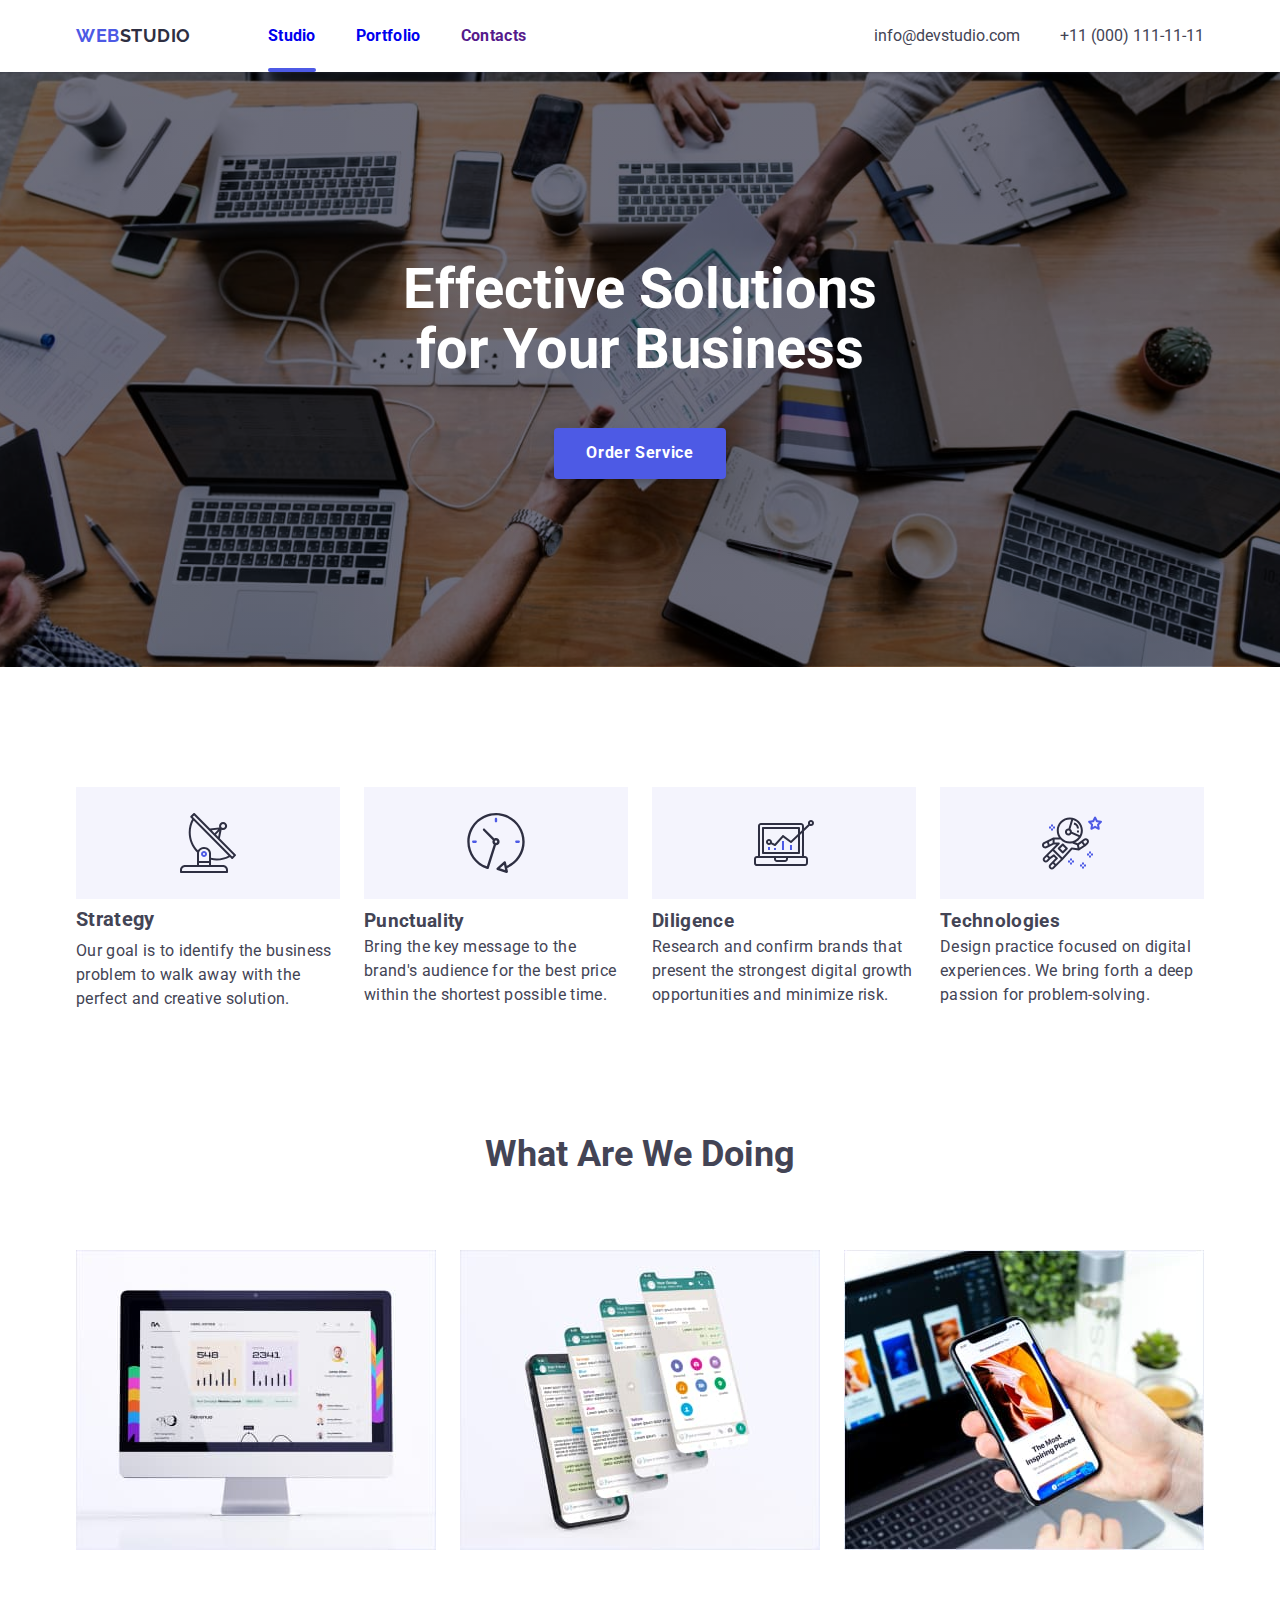
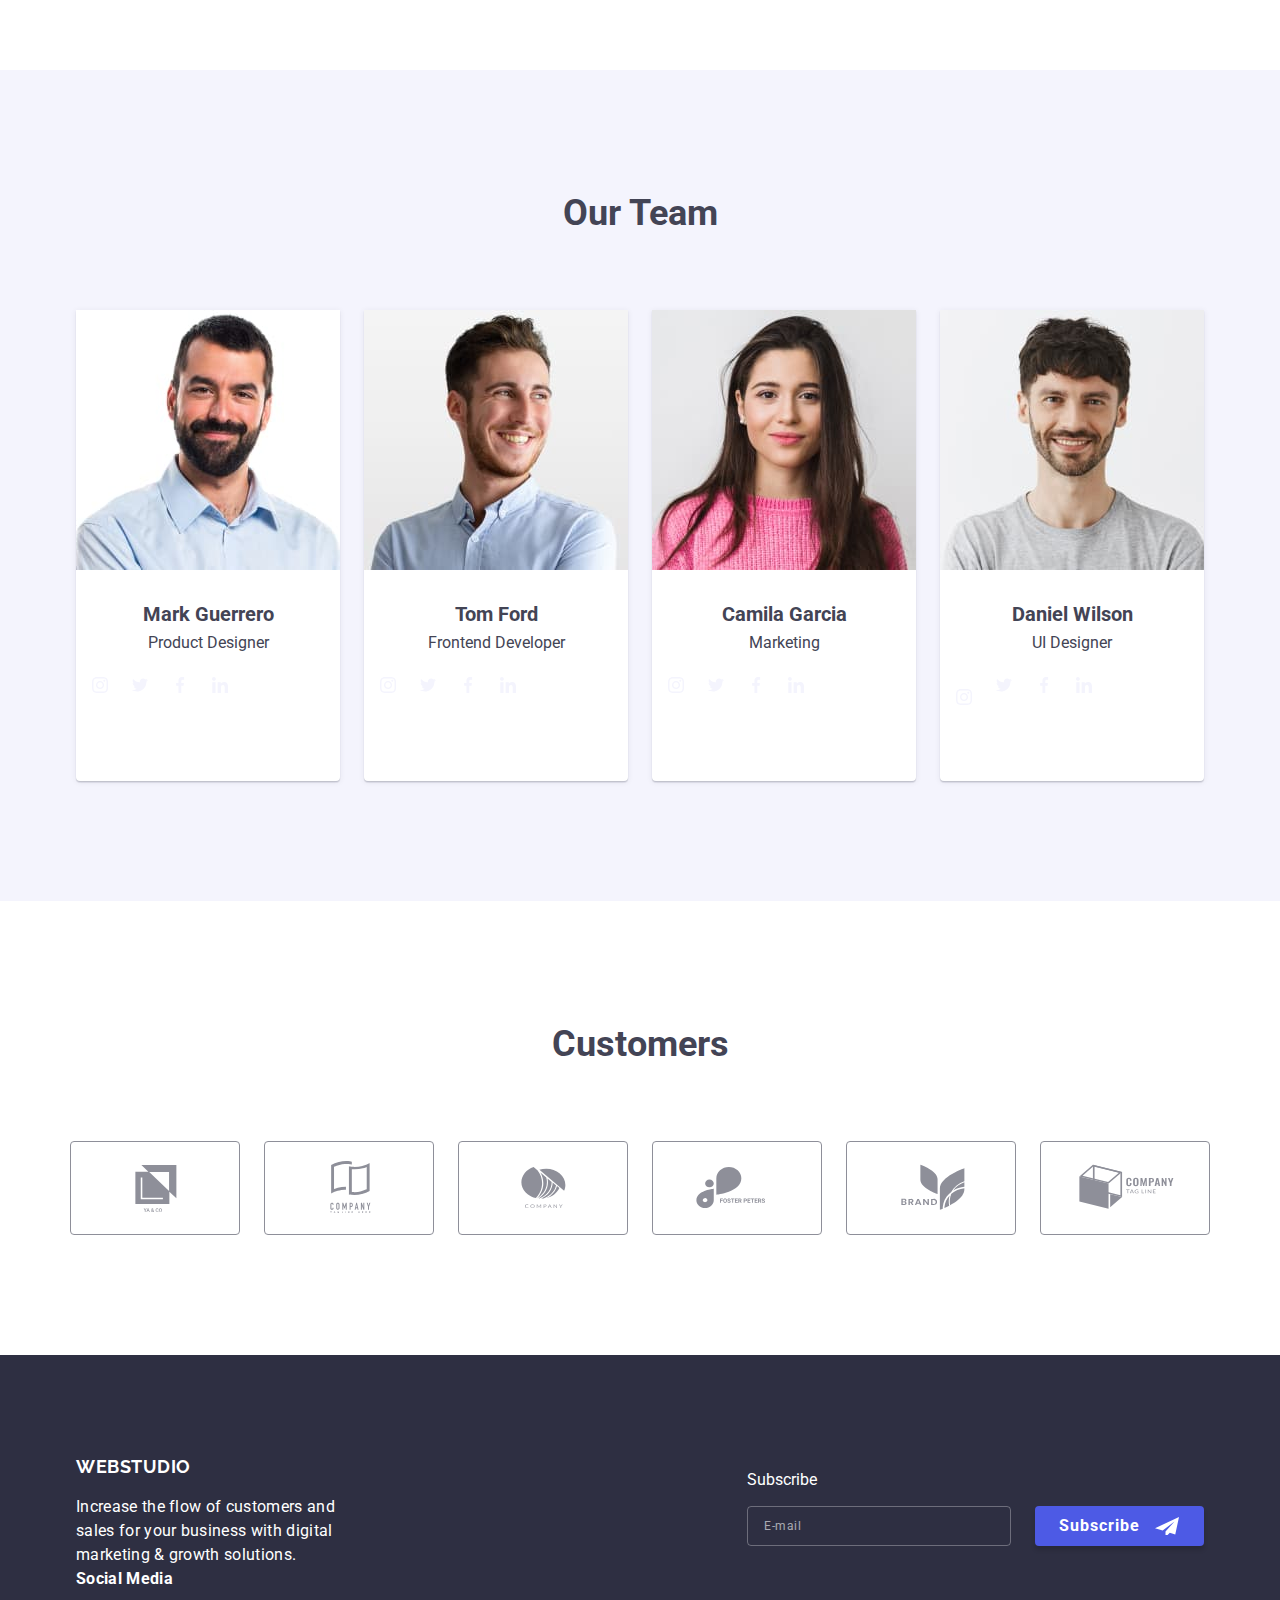
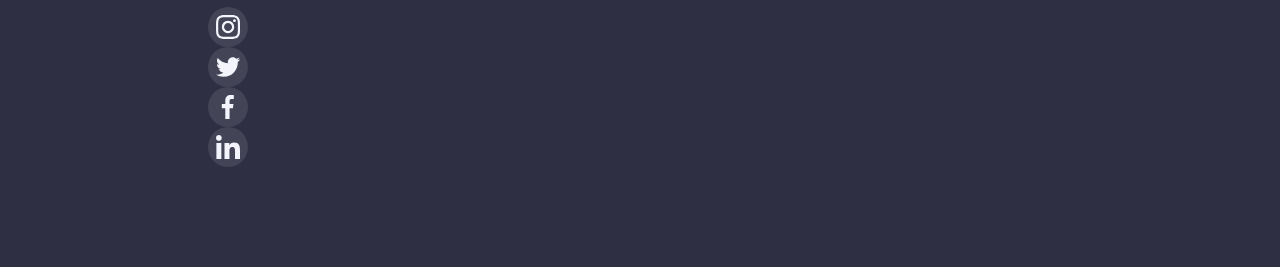
==== index.html @ d62e8d05 "footer bem is ready" ====
<!DOCTYPE html>
<html lang="en">
  <head>
    <meta charset="UTF-8" />
    <meta http-equiv="X-UA-Compatible" content="IE=edge" />
    <meta name="viewport" content="width=device-width>, initial-scale=1.0" />
    <title>Студия</title>
    <link
    href="https://fonts.googleapis.com/css2?family=Raleway:wght@700&family=Roboto:wght@400;500;700;900&display=swap"
    rel="stylesheet"
  />
  <link rel="stylesheet" href="https://cdnjs.cloudflare.com/ajax/libs/modern-normalize/1.1.0/modern-normalize.min.css">
  <link rel="stylesheet" href="./css/styles.css" />
  </head>
  <body class="body-no-scroll is-open">
    <!--header begins-->
    
    <header class="header">
      <div class="container header__container">
      
        <nav class="header__navigation">
          <a href="./index.html"
            class="header__logo"><span class="header__logo--blue">Web</span>Studio</a
          >

          <!--Mobile menu begins-->
          <button type="button" class="menu-button is-open" data-menu-button
          aria-expanded="false"
          >
            <svg class="menu-button__cross-icon" width="32" height="22"
            aria-label="Mobile menu switcher">
              <use class="icon-menu" href="./images/icons.svg#icon-menu"></use>
              <use class="icon-cross" href="./images/icons.svg#icon-modal-cross"></use>
            </svg>
          </button>
          <div class="menu" data-menu>
              <div class="menu__container">
                    <ul class="menu__list list">
                      
                      <li><a class="menu__list-link" href="./index.html">Studio</a></li>
                      <li><a class="menu__list-link" href="./portfolio.html">Portfolio</a></li>
                      <li><a class="menu__list-link" href="">Contacts</a></li>
                    
                      </ul>
                      
                      <div class="menu__contacts">
                        <a class="menu__contacts-phone" href="href=tel:+11(000)111-11-11">+11(000)111-11-11</a>
                        <a class="menu__contacts-email" href="mailto:info@devstudio.com">info@devstudio.com</a>
                        <ul class="menu__socials list">
                          <li class="menu__socials-item">
                            <a href="" class="menu__socials-link">
                              <svg class="social-icons__illustration" width="16" height="16">
                                <use href="./images/icons.svg#icon-instagram"></use>
                              </svg>
                          </a>
          
                          <li class="menu__socials-item">
                            <a href="" class="menu__socials-link">
                              <svg class="social-icons__illustration" width="16" height="16">
                                <use href="./images/icons.svg#icon-twitter"></use>
                              </svg>
                          </a>
                          </li>
          
                          <li class="menu__socials-item">
                            <a href="" class="menu__socials-link">
                              <svg class="social-icons__illustration" width="16" height="16">
                                <use href="./images/icons.svg#icon-facebook"></use>
                              </svg>
                          </a>
                          </li>
          
                          <li class="menu__socials-item">
                            <a href="" class="menu__socials-link">
                              <svg class="social-icons__illustration" width="16" height="16">
                                <use href="./images/icons.svg#icon-linkedin"></use>
                              </svg>
                          </a>
                          </li>
                        </ul>  
                      </div>
                  
                
                  
                
              </div>
            </div>

            <!--Mobile menu ends -->


          <ul class="list header__main-navigation">
            <li class="header__main-navigation-item header__main-navigation-item--active"><a class="header__main-navigation-link" href="./portfolio.html">Studio</a></li>
            <li class="header__main-navigation-item"><a class="header__main-navigation-link" href="./portfolio.html">Portfolio</a></li>
            <li class="header__main-navigation-item"><a class="header__main-navigation-link" href="">Contacts</a></li>
          </ul>
        </nav>
        <div class="header__contacts">
          <a class="header__contacts-link" href="mailto:info@devstudio.com">info@devstudio.com</a>
          <a class="header__contacts-link" href="tel:+11(000)111-11-11">+11 (000) 111-11-11</a>
        </div>
        
        
    </div>
    </header>
    <!--header ends-->

    <!--hero begins-->
    <main>
      <div>
        <section class="hero section">
          <div class="container">
          <h1 class="hero__title">Effective Solutions<br> for Your Business</h1>
          <button class="button" type="button" data-modal-open>Order Service</button>
        </div>
        </section>
      </div>
      <!--hero ends-->

      <!--What are we doing begins-->
     
      <section class="section">
        <div class="container">
        <!--Benefits begins-->
        <h2 hidden>Benefits</h2>
        <ul class="list benefits" >
          <li class="benefits__item">
            <div class="benefits__icon">
                <svg class="benefits__icon-element" width="60" height="64">
                  <use href="./images/icons.svg#icon-antenna"></use>
                </svg>
            </div>
            <h3 class="benefits__title">Strategy</h3>
            <p>
              Our goal is to identify the business problem to walk away with the
              perfect and creative solution.
            </p>
          </li>
          <li class="benefits__item">
            <div class="benefits__icon">
                <svg class="benefits__icon-element" width="60" height="64">
                  <use href="./images/icons.svg#icon-clock"></use>
                </svg>
            </div>
            <h3>Punctuality</h3>
            <p>
              Bring the key message to the brand's audience for the best price
              within the shortest possible time.
            </p>
          </li>
          <li class="benefits__item">
            <div class="benefits__icon">
              <svg class="benefits__icon-element" width="60" height="64">
                <use href="./images/icons.svg#icon-diagram"></use>
              </svg>
            </div>
            <h3>Diligence</h3>
            <p>
              Research and confirm brands that present the strongest digital
              growth opportunities and minimize risk.
            </p>
          </li>
          <li class="benefits__item">
            <div class="benefits__icon">
              <svg class="benefits__icon-element" width="60" height="64">
                <use href="./images/icons.svg#icon-astronaut"></use>
              </svg>
            </div>
            <h3>Technologies</h3>
            <p>
              Design practice focused on digital experiences. We bring forth a
              deep passion for problem-solving.
            </p>
          </li>
        </ul>
      </div>
      </section>
    
      <!--Benefits ends-->

      <!--What are we doing begins-->
      
      <section class="section-no-top-padding">
        <div class="container our-services">
        <h2 class="heading-second-level">What Are We Doing</h2>
        <ul class="list services">
          <li class="services__item">
            <img
              srcset="./images/imac-with-dashboard@2x.jpg 2x"
              src="./images/imac-with-dashboard.jpg"
              alt="imac with dashboard"
              width="360"
            />
          </li>
          <li class="services__item">
            <img
              srcset="./images/set-of-iphone-screens@2x.jpg 2x"
              src="./images/set-of-iphone-screens.jpg"
              alt="set of iphone screens"
              width="360"
            />
          </li>
          <li class="services__item">
            <img
              srcset="./images/iphone-with-hand@2x.jpg 2x"
              src="./images/iphone-with-hand.jpg"
              alt="iphone with hand.jpg"
              width="360"
            />
          </li>
        </ul>
      </div>
      </section>
    
      <!--What are we doing ends-->

      <!--Our Team begins-->
      
        <section class="our-team section">
          <div class="container">
          <h2 class="heading-second-level">Our Team</h2>
          <ul class="list our-team__list">
            <li class="our-team__item">
              <img
                srcset="./images/mark-guerrero@2x.jpg 2x"
                width="264"
                height="260"
                src="./images/mark-guerrero.jpeg"
                alt="mark guerrero"
              />
              <div class="our-team__description">
                <h3 class="our-team__description-title">Mark Guerrero</h3>
                <p>Product Designer</p>
              </div>
              <ul class="social-icons list">
                <li class="social-icons__item">
                  <a href="" class="social-icons-link">
                    <svg class="social-icons__illustration" width="16" height="16">
                      <use href="./images/icons.svg#icon-instagram"></use>
                    </svg>
                </a>

                <li class="social-icon">
                  <a href="" class="social-icons-link">
                    <svg class="social-icons__illustration" width="16" height="16">
                      <use href="./images/icons.svg#icon-twitter"></use>
                    </svg>
                </a>
                </li>

                <li class="social-icon">
                  <a href="" class="social-icons-link">
                    <svg class="social-icons__illustration" width="16" height="16">
                      <use href="./images/icons.svg#icon-facebook"></use>
                    </svg>
                </a>
                </li>

                <li class="social-icon">
                  <a href="" class="social-icons-link">
                    <svg class="social-icons__illustration" width="16" height="16">
                      <use href="./images/icons.svg#icon-linkedin"></use>
                    </svg>
                </a>
                </li>

              </ul>
            </li>
            <li class="our-team__item">
              <img
                srcset="./images/tom-ford@2x.jpg 2x"
                height="260"
                width="264"
                src="./images/tom-ford.jpeg"
                alt="tom ford"
              />
              <div class="our-team__description">
                <h3 class="our-team__description-title">Tom Ford</h3>
                <p>Frontend Developer</p>
              </div>
              <ul class="social-icons list">
                <li class="social-icon">
                  <a href="" class="social-icons-link">
                    <svg class="social-icons__illustration" width="16" height="16">
                      <use href="./images/icons.svg#icon-instagram"></use>
                    </svg>
                </a>

                <li class="social-icon">
                  <a href="" class="social-icons-link">
                    <svg class="social-icons__illustration" width="16" height="16">
                      <use href="./images/icons.svg#icon-twitter"></use>
                    </svg>
                </a>
                </li>

                <li class="social-icon">
                  <a href="" class="social-icons-link">
                    <svg class="social-icons__illustration" width="16" height="16">
                      <use href="./images/icons.svg#icon-facebook"></use>
                    </svg>
                </a>
                </li>

                <li class="social-icon">
                  <a href="" class="social-icons-link">
                    <svg class="social-icons__illustration" width="16" height="16">
                      <use href="./images/icons.svg#icon-linkedin"></use>
                    </svg>
                </a>
                </li>

              </ul>
            </li>
            <li class="our-team__item">
              <img
                srcset="./images/camila-garcia@2x.jpg 2x"
                height="260"
                width="264"
                src="./images/camila-garcia.jpeg"
                alt="camila garcia"
              />
              <div class="our-team__description">
                <h3 class="our-team__description-title">Camila Garcia</h3>
                <p>Marketing</p>
              </div>
              <ul class="social-icons list">
                <li class="social-icon">
                  <a href="" class="social-icons-link">
                    <svg class="social-icons__illustration" width="16" height="16">
                      <use href="./images/icons.svg#icon-instagram"></use>
                    </svg>
                </a>

                <li class="social-icon">
                  <a href="" class="social-icons-link">
                    <svg class="social-icons__illustration" width="16" height="16">
                      <use href="./images/icons.svg#icon-twitter"></use>
                    </svg>
                </a>
                </li>

                <li class="social-icon">
                  <a href="" class="social-icons-link">
                    <svg class="social-icons__illustration" width="16" height="16">
                      <use href="./images/icons.svg#icon-facebook"></use>
                    </svg>
                </a>
                </li>

                <li class="social-icon">
                  <a href="" class="social-icons-link">
                    <svg class="social-icons__illustration" width="16" height="16">
                      <use href="./images/icons.svg#icon-linkedin"></use>
                    </svg>
                </a>
                </li>

              </ul>
            </li>
            <li class="our-team__item">
              <img
                srcset="./images/daniel-wilson@2x.jpg 2x"
                height="260"
                width="264"
                src="./images/daniel-wilson.jpeg"
                alt="daniel wilso"
              />
              <div class="our-team__description">
                <h3 class="our-team__description-title">Daniel Wilson</h3>
                <p>UI Designer</p>
              </div>
              <ul class="social-icons list">
                <li class="social-icons">
                  <a href="" class="social-icons-link">
                    <svg class="social-icons__illustration" width="16" height="16">
                      <use href="./images/icons.svg#icon-instagram"></use>
                    </svg>
                </a>

                <li class="social-icon">
                  <a href="" class="social-icons-link">
                    <svg class="social-icons__illustration" width="16" height="16">
                      <use href="./images/icons.svg#icon-twitter"></use>
                    </svg>
                </a>
                </li>

                <li class="social-icon">
                  <a href="" class="social-icons-link">
                    <svg class="social-icons__illustration" width="16" height="16">
                      <use href="./images/icons.svg#icon-facebook"></use>
                    </svg>
                </a>
                </li>

                <li class="social-icon">
                  <a href="" class="social-icons-link">
                    <svg class="social-icons__illustration" width="16" height="16">
                      <use href="./images/icons.svg#icon-linkedin"></use>
                    </svg>
                </a>
                </li>

              </ul>
            </li>
          </ul>
        </div>   
        </section>
      
      <!--Our Team ends-->

      <!--Customers begins-->
      <section class="customers section">
        <div class="container">
          <h2 class="heading-second-level">Customers</h2>
          <ul class="customers__logos list">
            <li class="customers__logos-item">
                <a href="" class="customers__logos-link">
                  <svg class="customers__logos-element" width="104" height="56">
                    <use href="./images/icons.svg#icon-logo-1">
                    </use>
                  </svg>
                </a>
            </li>

            <li class="customers__logos-item">
                <a href="" class="customers__logos-link">
                    <svg class="customers__logos-element" width="104" height="56">
                      <use href="./images/icons.svg#icon-logo-2"></use>
                    </svg>
                </a>
            </li>

            <li class="customers__logos-item">
              <a href="" class="customers__logos-link">
                  <svg class="customers__logos-element" width="104" height="56">
                    <use href="./images/icons.svg#icon-logo-3"></use>
                  </svg>
                </a>
            </li>

            <li class="customers__logos-item">
              <a href="" class="customers__logos-link">
                  <svg class="customers__logos-element" width="104" height="56">
                    <use href="./images/icons.svg#icon-logo-4"></use>
                  </svg>
              </a>
            </li>

            <li class="customers__logos-item">
              <a href="" class="customers__logos-link">
                <svg class="customers__logos-element" width="104" height="56">
                  <use href="./images/icons.svg#icon-logo-5"></use>
                </svg>
              </a>
            </li>

            <li class="customers__logos-item">
              <a href="" class="customers__logos-link">
                <svg class="customers__logos-element" width="104" height="56">
                  <use href="./images/icons.svg#icon-logo-6"></use>
                </svg>
              </a>
            </li>
          </ul>

        </div>
      </section>

      <!--Customers ends-->
    </main>

    <!--Footer begins-->
    <footer>
      <div class="container">
        <div class="footer__wrap">
          <div class="footer__wrap--row">
            <div class="footer">
              <div class="footer__about-company">
                <a class="logo-footer" href=""
                  ><span class="blue-logo">Web</span>Studio</a
                >
                <p class="footer__text">
                  Increase the flow of customers and sales for your business with
                  digital marketing & growth solutions.
                </p>
              </div>
            </div>
  
            <div class="footer__social">
              <p class="footer__social-heading">Social Media</p>
              <p></p>
              <div class="footer__social-icons">
                <ul class="footer__social-icons-list list">
                  <li class="footer__social-icons-item">
                    <a href="" class="footer__social-icons-link">
                      <svg
                        class="footer__social-icons-illustration"
                        width="24"
                        height="24"
                      >
                        <use
                          href="./images/icons.svg#icon-instagram-footer"
                        ></use>
                      </svg>
                    </a>
                  </li>
  
                  <li class="footer__social-icons-item">
                    <a href="" class="footer__social-icons-link">
                      <svg
                        class="footer__social-icons-illustration"
                        width="24"
                        height="24"
                      >
                        <use href="./images/icons.svg#icon-twitter-footer"></use>
                      </svg>
                    </a>
                  </li>
  
                  <li class="footer__social-icons-item">
                    <a href="" class="footer__social-icons-link">
                      <svg
                        class="footer__social-icons-illustration"
                        width="24"
                        height="24"
                      >
                        <use href="./images/icons.svg#icon-facebook-footer"></use>
                      </svg>
                    </a>
                  </li>
  
                  <li class="footer__social-icons-item">
                    <a href="" class="footer__social-icons-link">
                      <svg
                        class="footer__social-icons-illustration"
                        width="24"
                        height="24"
                      >
                        <use href="./images/icons.svg#icon-linkedin-footer"></use>
                      </svg>
                    </a>
                  </li>
                </ul>
              </div>
            </div>
          </div>

          <div class="footer__subscribe">
            <p class="footer__subscribe-heading">Subscribe</p>
            <form class="footer__input">
              <label for="subscribe">
                <input
                  class="footer__input-label"
                  type="email"
                  name="subscribe"
                  placeholder="E-mail"
                />
              </label>
              <button class="button--footer button" type="submit">
                Subscribe
              </button>
            </form>
          </div>
        </div>
      </div>
    </footer>
    
    <!--Modal window begins-->

    <div class="backdrop is-hidden" data-modal>
        <div class="modal is-hidden">
          
          <div class="modal__wrap">
            <button data-modal-close class="modal-window-button">
              <svg class="modal-window-cross" width="8" height="8">
                <use href="./images/icons.svg#icon-modal-cross"></use>
              </svg>
            </button>

            <div class="form-modal-window">
              <p class="order-service-text">Leave your contacts and we will call you back</p>
              <form class="order-service-modal">
                <label class="order-service-label" for="name">
                  Name
                      <div class="input-name-field"><input name="text" type="text"></div>
                      <svg class="input-name-person" width="18" height="18">
                        <use href="./images/icons.svg#icon-person"></use>
                      </svg>
                    </label>
                 <label class="order-service-label" for="phone">
                  Phone
                
                  <div class="form-input-phone"><input name="phone" type="tel"></div>
                  <svg class="input-name-phone" width="18" height="24">
                    <use href="./images/icons.svg#icon-phone"></use>
                  </svg>
                </label>
                 <label class="order-service-label" for="email">
                  Email
                 
                  <div class="form-input-email"><input name="email" type="email"></div>
                  <svg class="input-name-email" width="18" height="24">
                    <use href="./images/icons.svg#icon-email"></use>
                  </svg>
                </label>
                 <label class="order-service-label"  for="comment">
                  Comment
                  <textarea class="form-input-comment" name="comment" id="" cols="30" rows="9" placeholder="Text input"></textarea>
                  </label>
                 <label class="service-label-row">
                  <input class="order-service-comment" type="checkbox">
                  <span class="checkbox-icon"></span>
                  I accept the terms and conditions of the <a class="privacy-policy-link">Privacy Policy</a>
                </label>
                <button class="button btn-modal" type="submit">Send</button>
              </form>
            </div>
          </div>

        </div>
    </div>
      <!--Modal window ends-->

    <!--Footer ends-->
    <script src="./js/modal.js"></script>
    <script src="./js/mobile-menu.js"></script>
  </body>
</html>
---- css/styles.css ----
/*Global Colors-Variables*/
:root {
  --accent-color: #4d5ae5;
  --accent-clicked-butoon: #404bbf;
  --title-text-color: #2e2f42;
  --primary-text-color: #434455;
  --primary-background-color: #fff;
  --secondary-background-color: #f4f4fd;
  --dark-background-color: #2e2f42;
}

/*Global page settings begins*/
body {
  background-color: var(--primary-background-color);
  color: var(--primary-text-color);
  font-family: Roboto, sans-serif, Arial, Helvetica, sans-serif;
  font-size: 16px;
}

.is-open .body-no-scroll {
  height: 100vh;
  width: 100vw;
  touch-action: none;
  -webkit-overflow-scrolling: none;
  overflow: hidden;
  overscroll-behavior: none;
}

.container {
  max-width: 1158px;
  margin: 0 auto;
  padding: 0 15px 0 15px;
}

/*General Responsive styles*/

@media screen and (max-width: 479px) {
  .container {
    max-width: 479px;
  }
}

@media screen and (min-width: 480px) {
  .container {
    width: 480px;
  }

  .section {
    padding: 96px 0 96px 0;
  }

  .section-smaller-top {
    padding: 48px 0 96px 0;
  }
}

@media screen and (min-width: 768px) {
  .container {
    width: 768px;
  }

  .section {
    padding: 96px 0 96px 0;
  }

  .section-smaller-top {
    padding: 64px 0 96px 0;
  }
}

@media screen and (min-width: 1200px) {
  .container {
    width: 1158px;
  }

  .section {
    padding: 120px 0 120px 0;
  }

  .section-smaller-top {
    padding: 96px 0 96px 0;
  }

  /*General Responsive styles ends*/
}

.section-no-padding {
  padding: 0;
}

.section-no-top-padding {
  padding: 0;
  padding-bottom: 120px;
}

h1,
h2,
h3,
h4,
h5,
h6,
p,
ul {
  margin-top: 0;
  margin-bottom: 0;
}

img {
  display: block;
}

/*list - turn of bullets*/
.list {
  list-style: none;
}

footer {
  background-color: var(--dark-background-color);
  color: var(--primary-background-color);
  padding: 100px 0 100px 0;
}
/*Global page settings ends*/

/*Studio page begins*/

/*Mobile menu hover style*/

.menu {
  display: none;
  position: fixed;
  top: 0;
  left: 0;
  background-color: var(--primary-background-color);
  width: 100vw;
  height: 100vh;
  
}



.menu-container-small{
  display: flex;
  flex-direction: column;
  justify-content: space-between;
}

.menu__container {
  display: flex;
  flex-direction: column;
  justify-content: space-between;
  height: 100vh;
  padding: 40px;
}

.menu-button {
  cursor: pointer;
  z-index: 2;
  position: absolute;
  top: 24px;
  right: 16px
}

.menu.is-open {
  display: block;
  position: fixed;
  z-index: 1;
}

.menu__list {
  padding-left: 0;
  margin-top: 40px;
}


.menu__list-link {
  display: block;
  font-family: "Roboto", sans-serif;
  font-size: 36px;
  font-weight: 700;
  line-height: 1.11;
  color: var(--title-text-color);
  letter-spacing: 0.02em;
  text-transform: capitalize;
  margin-bottom: 40px;
}

.menu__list-link:hover,
.menu__list-link:focus {
  color: var(--accent-color);
}

.menu__contacts-phone {
  font-family: "Roboto";
  font-style: normal;
  font-weight: 600;
  font-size: 36px;
  line-height: 1.33;
  color: var(--accent-color);
}

.menu__contacts-email {
  display: block;
  font-family: "Roboto";
  font-style: normal;
  font-weight: 500;
  font-size: 20px;
  line-height: 1.2;
  color: var(--title-text-color);
  margin-top: 40px;
}

.menu__socials {
  display: flex;
  gap: 56px;
  padding-left: 0;
  margin-top: 48px;
}

/*Header*/

.header {
  position: relative;
  padding-top: 24px;
  padding-bottom: 24px;
  box-shadow: 0px 2px 1px rgba(46, 47, 66, 0.08),
    0px 1px 1px rgba(46, 47, 66, 0.16), 0px 1px 6px rgba(46, 47, 66, 0.08);
}


.header__container {
  align-items: center;
  justify-content: space-between;
  
}

.header__navigation {
  display: flex;
  align-items: center;
  justify-content: space-between;
  
}

/*Mobile Menu*/

.menu {
  position: absolute;
  overflow-y: scroll;
}

.mobile-menu-container {
  position: fixed;
}

.menu-button .icon-cross {
  display: block;
}

.menu-button .icon-menu {
  display: none;
}

.menu-button.is-open .icon-cross {
  display: none;
}

.menu-button.is-open .icon-menu {
  display: block;
}

/*Buttons*/

.menu-button {
  display: inline-flex;
  background-color: transparent;
  border: none;
  stroke: var(--title-text-color);
  cursor: pointer;
  margin: 0;
  padding: 0;
}

.button {
  font-family: Roboto, sans-serif;
  font-size: 16px;
  line-height: 1.17;
  font-weight: 700;
  letter-spacing: 0.04em;
  background-color: var(--accent-color);
  color: var(--primary-background-color);
  cursor: pointer;
  border: none;
  padding: 16px 32px 16px 32px;
  box-shadow: 0px 4px 4px rgba(0, 0, 0, 0.15);
  border-radius: 4px;
  transition: background-color 250ms cubic-bezier(0.4, 0, 0.2, 1);
}

.button:hover,
.button:focus {
  background-color: var(--accent-clicked-butoon);
}

.button-light {
  font-family: Roboto, sans-serif;
  font-size: 16px;
  line-height: 1.5;
  font-weight: 700;
  letter-spacing: 0.04em;
  color: var(--accent-color);
  background-color: var(--secondary-background-color);
  cursor: pointer;
  border: 1px solid #e7e9fc;
  padding: 12px 24px;
  border-radius: 4px;
  margin-right: 24px;
  box-shadow: none;
  transition: background-color 250ms cubic-bezier(0.4, 0, 0.2, 1),
    color 250ms cubic-bezier(0.4, 0, 0.2, 1),
    border 250ms cubic-bezier(0.4, 0, 0.2, 1),
    box-shadow 250ms cubic-bezier(0.4, 0, 0.2, 1);
}

.button-light:last-child {
  margin-right: 0;
}

.button-light:hover,
.button-light:focus {
  color: var(--primary-background-color);
  background-color: var(--accent-color);
  border: 1px solid var(--accent-color);
  box-shadow: 0px 3px 1px rgba(0, 0, 0, 0.1), 0px 2px 1px rgba(0, 0, 0, 0.08),
    0px 2px 2px rgba(0, 0, 0, 0.12);
}

/*Header-Logo*/

.logo-footer {
  color: var(--primary-background-color);
  font-family: Raleway, sans-serif;
  font-weight: 700;
  font-size: 18px;
  line-height: 1.33;
  letter-spacing: 0.03em;
  text-transform: uppercase;
}

.header__logo {
  color: var(--title-text-color);
  font-family: Raleway, sans-serif;
  font-weight: 700;
  font-size: 18px;
  line-height: 1.33;
  letter-spacing: 0.03em;
  text-transform: uppercase;
  margin-right: 77px;
}

nav a,
footer a {
  text-decoration: none;
}

.header__logo--blue {
  color: var(--accent-color);
}

/*Header - main navigation*/

.header__main-navigation {
  display: flex;
  padding-left: 0;
  gap: 40px;
}

.header__main-navigation-item {
  display: block;
}

.header__main-navigation {
  color: var(--title-text-color);
  text-decoration: none;
  font-weight: 700;
  font-size: 16px;
  line-height: 1.5;
  letter-spacing: 0.02em;
  transition: color 250ms cubic-bezier(0.4, 0, 0.2, 1);
}

.header__main-navigation-item {
  position: relative;
}

.header__main-navigation-item--active {
  color: var(--accent-color);
}

.header__main-navigation-item--active::after {
  content: "";
  display: inline-block;
  position: absolute;
  bottom: -100%;
  left: 0;
  background-color: var(--accent-color);
  width: 100%;
  height: 4px;
  border-radius: 2px;
}

.header__main-navigation-link:hover,
.header__main-navigation-link:focus {
  color: var(--accent-color);
}

/*Benefits*/
.benefits {
  padding-left: 0;
  gap: 24px;
}

.benefits__icon {
  display: flex;
  background-color: var(--secondary-background-color);
  height: 112px;
  margin-bottom: 8px;
  justify-content: center;
  align-items: center;
}

/*What we are doing*/
.services {
  padding-left: 0;
}

.services__item {
  margin-right: 24px;
}

.services__item:last-child {
  margin-right: 0;
}

/*Contacts*/

.header__contacts{
  display: flex;
}

.header__contacts-link {
  font-family: inherit;
  color: var(--primary-text-color);
  text-decoration: none;
  margin-left: 40px;
  transition: color 250ms cubic-bezier(0.4, 0, 0.2, 1);
}

.header__contacts-link:hover,
.header__contacts-link:focus {
  color: var(--accent-color);
}

/*Studio page*/
/*Hero*/

.hero {
  align-items: center;
  padding: 192px 0 192px 0;
  color: var(--primary-background-color);
  text-align: center;
  background-image: linear-gradient(
      to right,
      rgba(46, 47, 66, 0.7),
      rgba(46, 47, 66, 0.7)
    ),
    url(../images/hero-bcg-mobile.jpeg);
  background-blend-mode: multiply;
  background-repeat: no-repeat;
  background-size: cover;
  background-position: center;
  margin: 0 auto;
}

@media screen and (min-device-pixel-ratio: 2) and (max-width: 479px),
  screen and (min-resolution: 192dpi) and (max-width: 479px),
  screen and (min-resolution: 2dppx) and (max-width: 479px) {
  .hero {
    background-image: linear-gradient(
        to right,
        rgba(46, 47, 66, 0.7),
        rgba(46, 47, 66, 0.7)
      ),
      url(../images/hero-bcg-mobile@2x.jpeg);
  }
}

@media screen and (min-device-pixel-ratio: 2) and (min-width: 480px),
  screen and (min-resolution: 192dpi) and (min-width: 480px),
  screen and (min-resolution: 2dppx) and (min-width: 480px) {
  .hero {
    background-image: linear-gradient(
        to right,
        rgba(46, 47, 66, 0.7),
        rgba(46, 47, 66, 0.7)
      ),
      url(../images/hero-bcg-mobile@2x.jpeg);
  }
}

@media screen and (min-device-pixel-ratio: 2) and (min-width: 768px),
  screen and (min-resolution: 192dpi) and (min-width: 768px),
  screen and (min-resolution: 2dppx) and (min-width: 768px) {
  .hero {
    background-image: linear-gradient(
        to right,
        rgba(46, 47, 66, 0.7),
        rgba(46, 47, 66, 0.7)
      ),
      url(../images/hero-bcg-tablet@2x.jpeg);
  }
}

@media screen and (min-device-pixel-ratio: 2) and (min-width: 1200px),
  screen and (min-resolution: 192dpi) and (min-width: 1200px),
  screen and (min-resolution: 2dppx) and (min-width: 1200px) {
  .hero {
    background-image: linear-gradient(
        to right,
        rgba(46, 47, 66, 0.7),
        rgba(46, 47, 66, 0.7)
      ),
      url(../images/people-office@2x.jpg);
  }
}

.hero__title {
  font-size: 56px;
  line-height: 1.07;
  color: var(--primary-background-color);
  margin-bottom: 48px;
}

/*What we are doing*/
.heading-second-level {
  font-size: 36px;
  line-height: 1.33;
  margin-bottom: 72px;
}

.our-services {
  text-align: center;
}

/*Our Team*/

.our-team {
  text-align: center;
  background-color: var(--secondary-background-color);
}

.our-team__item li:last-child {
  margin-right: 0;
}

.our-team__item li:first-child {
  padding-right: 0;
  padding-left: 0;
}

.our-team__list {
  padding-left: 0;
}

.our-team__list .social-icons {
  display: flex;
  gap: 24px;
  padding: 12px 16px 36px 16px;
}

.our-team__description {
  padding: 32px 0 12px 0;
}

.our-team__description-title {
  font-size: 20px;
  line-height: 1.2;
  margin-bottom: 8px;
}

.menu__socials-link {
  display: flex;
  align-items: center;
  justify-content: center;
  width: 40px;
  height: 40px;
  background-color: var(--accent-color);
  border-radius: 50%;

  transition: background-color 250ms cubic-bezier(0.4, 0, 0.2, 1);
}

.menu__socials-link:hover,
.menu__socials-link:focus {
  background-color: var(--accent-clicked-butoon);
}

/*Footer*/
footer {
  align-items: center;
}
.footer__wrap {
  display: flex;
  flex-direction: column;
  align-items: center;
}

footer p {
  margin-top: 16px;
}

.footer__social-icons {
  display: flex;
  justify-content: center;
  gap: 16px;
  padding-left: 0;
}

.footer__social-heading {
  margin-top: 0;
  font-family: "Roboto" sans-serif;
  font-weight: 700;
  font-size: 16px;
  line-height: 1.5;
  letter-spacing: 0.02em;
  color: var(--primary-background-color);
}

.footer__social-icons-link {
  display: flex;
  padding: 8px;
  border-radius: 50%;
  background-color: rgba(255, 255, 255, 0.1);
  transition: background-color 250ms cubic-bezier(0.4, 0, 0.2, 1);
}

.footer-icon-illustration {
  justify-content: center;
  align-items: center;
}

.footer__social-icons-link:hover,
.footer__social-icons-link:focus {
  background-color: rgba(49, 208, 170, 1);
}

.btn {
  padding: 0;
  margin: 0;
}

.button--footer {
  background-color: var(--accent-color);
  border: none;
  color: var(--primary-background-color);
  padding: 8px 64px 8px 24px;
  border-radius: 4px;
  font-family: "Roboto", sans-serif;
  font-weight: 700;
  font-size: 16px;
  line-height: 1.5;
  letter-spacing: 0.06em;
  margin-left: 12px;
}

.footer__input {
  display: flex;
  flex-direction: column;
  align-items: center;
  margin-top: 16px;
  position: relative;
}

.button--footer::before {
  content: "";
  display: block;
  position: absolute;
  top: 70%;
  left: 45%;
  width: 24px;
  height: 20px;
  background-image: url(../images/send.svg);
  background-repeat: no-repeat;
  background-size: cover;
  transform: translate(-50%, -50%);
}

.footer__input-label::placeholder {
  font-family: "Roboto", sans-serif;
  font-size: 12px;
  line-height: 2;
  letter-spacing: 0.04em;
  color: rgba(255, 255, 255, 0.6);
}

.footer__input-label:focus,
.footer__input-label {
  color: var(--primary-background-color);
  padding-left: 16px;
  font-family: "Roboto", sans-serif;
  font-size: 12px;
  line-height: 2;
  letter-spacing: 0.04em;
}

.footer__input-label:focus::placeholder {
  color: transparent;
}

/*Client Logos*/
.customers {
  text-align: center;
}

.customers__logos-item:hover,
.customers__logos-item:focus {
  border: 1px solid var(--accent-color);
  cursor: pointer;
}

.customers__logos-link:hover,
.customers__logos-link:focus {
  cursor: pointer;
  fill: currentColor;
  color: var(--accent-color);
}

.customers__logos-item:hover .customers__logos-element,
.customers__logos-item:focus .customers__logos-element {
  color: var(--accent-color);
  cursor: pointer;
}

.customers__logos-element {
  color: currentColor;
  transition: color 250ms cubic-bezier(0.4, 0, 0.2, 1);
}

.customers__logos-link {
  fill: currentColor;
  color: #8e8f99;
  transition: color 250ms cubic-bezier(0.4, 0, 0.2, 1);
}

/*Modal window*/
.backdrop {
  position: fixed;
  top: 0;
  left: 0;
  width: 100%;
  height: 100%;
  background-color: rgba(46, 47, 66, 0.4);
  opacity: 1;
  transition: opacity 250ms cubic-bezier(0.4, 0, 0.2, 1);
}

.backdrop.is-hidden {
  opacity: 0;
  pointer-events: none;
  transition: opacity 250ms cubic-bezier(0.4, 0, 0.2, 1);
}

.modal__wrap {
  padding: 24px;
}

.backdrop.is-hidden .modal {
  transform: translate(-50%, -50%) scale(0.5);
}

.modal {
  display: flex;
  position: absolute;
  justify-content: center;
  top: 50%;
  left: 50%;
  background-color: #fcfcfc;
  box-shadow: 0px 1px 1px rgba(0, 0, 0, 0.14), 0px 1px 3px rgba(0, 0, 0, 0.12),
    0px 2px 1px rgba(0, 0, 0, 0.2);
  border-radius: 4px;
  transform: translate(-50%, -50%) scale(1);
  transition: transform 250ms cubic-bezier(0.4, 0, 0.2, 1);
}

.modal-window-button {
  cursor: pointer;
  display: flex;
  justify-content: center;
  align-items: center;
  width: 24px;
  height: 24px;
  background-color: #e7e9fc;
  border: 1px solid rgba(0, 0, 0, 0.1);
  border-radius: 50%;
  box-shadow: none;
  transition: background-color 250ms cubic-bezier(0.4, 0, 0.2, 1);
  margin-left: auto;
  margin-bottom: 24px;
}

.modal-window-button:hover,
.modal-window-button:focus {
  border: none;
  background-color: var(--accent-color);
}

.modal-window-button:hover .modal-window-cross {
  fill: var(--primary-background-color);
}

.modal-window-cross {
  fill: rgba(0, 0, 0, 1);
}

.order-service-text {
  font-family: "Roboto", sans-serif;
  font-weight: 600;
  font-size: 16px;
  line-height: 1.5;
  text-align: center;
  letter-spacing: 0.02em;
  color: var(--title-text-color);
  margin-bottom: 16px;
}

.order-service-label {
  display: flex;
  position: relative;
  width: 360px;
  flex-direction: column;
  font-family: "Roboto" sans-serif;
  font-size: 12px;
  line-height: 1.17;
  letter-spacing: 0.01em;
  color: #8e8f99;
}

.order-service-label > textarea {
  resize: none;
  border: 1px solid rgba(33, 33, 33, 0.2);
  border-radius: 4px;
  margin-top: 4px;
  margin-bottom: 16px;
}

.service-label-row {
  display: flex;
  position: absolute;
  left: 16px;
  flex-direction: row;
  width: 360px;
  font-family: "Roboto" sans-serif;
  font-size: 12px;
  line-height: 1.17;
  letter-spacing: 0.01em;
  color: #8e8f99;
  align-items: center;
}

.service-label-row > input {
  margin-right: 8px;
}

.form-input-comment::placeholder {
  font-family: "Roboto", sans-serif;
  font-size: 12px;
  line-height: 1.17;
  letter-spacing: 0.01em;
  color: rgba(117, 117, 117, 0.5);
}
.form-input-comment:focus::placeholder {
  color: transparent;
}

.btn-modal {
  display: block;
  width: 170px;
  margin: 0 auto;
  margin-top: 40px;
}

.input-name-field > input,
.form-input-phone > input,
.form-input-email > input {
  height: 40px;
  width: 360px;
  border: 1px solid rgba(33, 33, 33, 0.2);
  border-radius: 4px;
  margin-bottom: 8px;
  margin-top: 4px;
  padding-left: 34px;
  transition: border 250ms cubic-bezier(0.4, 0, 0.2, 1);
}

.order-service-label > textarea {
  padding: 8px 16px;
  transition: border 250ms cubic-bezier(0.4, 0, 0.2, 1);
}

.order-service-label {
  position: relative;
}

.input-name-person {
  position: absolute;
  top: 55%;
  left: 26px;
  transform: translate(-50%, -50%);
  transition: fill 250ms cubic-bezier(0.4, 0, 0.2, 1);
}

.input-name-phone {
  position: absolute;
  top: 58%;
  left: 26px;
  transform: translate(-50%, -50%);
  transition: fill 250ms cubic-bezier(0.4, 0, 0.2, 1);
}

.input-name-email {
  position: absolute;
  top: 58%;
  left: 26px;
  transform: translate(-50%, -50%);
  transition: fill 250ms cubic-bezier(0.4, 0, 0.2, 1);
}

.input-name-field input:focus,
.form-input-phone input:focus,
.form-input-email input:focus,
.order-service-label textarea:focus {
  border: 1px solid var(--accent-color);
}

.input-name-field:focus-within + svg,
.form-input-phone:focus-within + svg,
.form-input-email:focus-within + svg {
  fill: var(--accent-color);
}

.order-service-comment {
  -webkit-appearance: none;
  -moz-appearance: none;
  appearance: none;
}

.checkbox-icon {
  display: inline-block;
  width: 16px;
  height: 16px;
  border: 1.25px solid var(--title-text-color);
  border-radius: 2px;
  transition: background-color 250ms cubic-bezier(0.4, 0, 0.2, 1),
    border 250ms cubic-bezier(0.4, 0, 0.2, 1);
  margin-right: 8px;
}

.order-service-comment:checked + .checkbox-icon {
  background-color: var(--accent-color);
  border: none;
  background-image: url(../images/tick.svg);
  background-repeat: no-repeat;
  background-size: cover;
}

.privacy-policy-link {
  color: var(--accent-clicked-butoon);
  padding-left: 4px;
  cursor: pointer;
  text-decoration: underline;
}

/*Studio page ends*/

/*Portfolio page begins*/

.heading-third-level {
  font-size: 20px;
  line-height: 1.2;
  letter-spacing: 0.02em;
}

/*Portfolio Navigation*/

.portfolio-menu {
  display: inline-flex;
  padding-left: 0;
  margin-bottom: 48px;
}

/*Portfolio works*/
.portfolio-items {
  padding-left: 0;
  display: flex;
  flex-wrap: wrap;
  row-gap: 48px;
  column-gap: 24px;
}

.portfolio-items h2 {
  margin-bottom: 8px;
}

.portfolio-image-wrap {
  position: relative;
  overflow: hidden;
}

.portfolio-image-overlay::before {
  content: "";
  position: absolute;
  display: inline-block;
  width: 100%;
  height: 100%;
  background-color: var(--accent-color);
  transform: translateY(100%);
  transition: transform 250ms cubic-bezier(0.4, 0, 0.2, 1);
}

.portfolio-element-link:hover .portfolio-image-overlay::before {
  transform: translateY(0%);
}

.portfolio-image-text-over {
  position: absolute;
  top: 0;
  left: 0;
  padding: 40px 32px;
  font-family: "Roboto", sans-serif;
  font-size: 16px;
  line-height: 1.5;
  color: var(--primary-background-color);
  letter-spacing: 0.02em;
  transform: translateY(200%);
  transition: transform 250ms cubic-bezier(0.4, 0, 0.2, 1);
}

.portfolio-element-link:hover .portfolio-image-text-over {
  transform: translateY(0%);
}

.portfolio-description {
  padding: 32px 16px;
  box-shadow: 0px 1px 6px rgba(46, 47, 66, 0.08);
}

.portfolio-card:hover {
  box-shadow: 0px 1px 6px rgba(46, 47, 66, 0.08);
  cursor: pointer;
}

/*Responsive design: Media - up to 479px*/

@media screen and (max-width: 479px) {
  .container {
    max-width: 479px;
  }

  .section {
    padding: 96px 0 96px 0;
  }

  .section-smaller-space {
    padding: 48px 0 96px 0;
  }

  .hero {
    max-width: 479px;
  }

  .section-no-top-padding {
    display: none;
  }

  .header__main-navigation {
    display: none;
  }

  .contacts {
    display: none;
  }

  .hero__title {
    font-size: 36px;
    line-height: 1.11;
  }

  .benefits__icon {
    display: none;
  }

  .benefits__title {
    font-size: 36px;
    line-height: 0.9;
    text-align: center;
    margin-bottom: 8px;
  }

  .benefits__item {
    font-size: 16px;
    line-height: 1.5;
    letter-spacing: 0.02em;
    max-width: 396px;
    margin: 0 auto;
    margin-bottom: 72px;
  }

  .benefits__item:last-child {
    margin-bottom: 0;
  }

  .our-team {
    display: flex;
  }

  .our-team__item {
    width: 264px;
    background-color: var(--primary-background-color);
    margin-right: 24px;
    box-shadow: 0px 1px 6px rgb(46 47 66 / 8%), 0px 1px 1px rgb(46 47 66 / 16%),
      0px 2px 1px rgb(46 47 66 / 8%);
    border-radius: 0px 0px 4px 4px;
    margin: 0 auto;
    margin-bottom: 72px;
  }

  .customers__logos-item {
    display: inline-block;
    border: 1px solid #8e8f99;
    border-radius: 4px;
    padding: 16px 40px;
    transition: border 250ms cubic-bezier(0.4, 0, 0.2, 1);
  }

  .customers__logos {
    display: flex;
    flex-wrap: wrap;
    gap: 16px;
    row-gap: 72px;
    justify-content: center;
    padding-left: 0px;
  }
  .our-team__item:last-child {
    margin-bottom: 0;
  }

  .logo-footer {
    display: block;
    margin-bottom: 16px;
    text-align: center;
  }

  .footer__wrap {
    display: flex;
    flex-direction: column;
    align-items: center;
  }

  .footer__social-heading {
    text-align: center;
  }

  .footer__social {
    margin-bottom: 72px;
  }

  .footer__text {
    font-size: 16px;
    line-height: 1.5;
    letter-spacing: 0.02em;
    width: 264px;
    margin: 0 auto;
    margin-bottom: 72px;
  }

  .footer__input-label {
    width: 280px;
    padding: 0;
    padding-left: 16px;
    margin: 0;
    margin-bottom: 16px;
    height: 40px;
    background-color: transparent;
    border: 1px solid rgba(255, 255, 255, 0.3);
    border-radius: 4px;
  }

  .button--footer {
    margin-left: 0;
  }

  .button--footer::before {
    top: 78%;
    left: 64%;
  }

  .portfolio-items {
    padding-left: 0;
    display: flex;
    flex-direction: column;
    flex-wrap: wrap;
    row-gap: 48px;
    column-gap: 24px;
  }

  .portfolio-menu {
    flex-wrap: wrap;
    max-width: 320px;
    gap: 16px;
  }

  .portfolio-card {
    max-width: 100%;
  }

  .portfolio-image {
    max-width: 100%;
  }

  .portfolio-image-text-over {
    line-height: 1.5;
  }

}

/*Responsive design: Media - from 480px*/

@media screen and (min-width: 480px) {
  .hero {
    background-image: linear-gradient(
        to right,
        rgba(46, 47, 66, 0.7),
        rgba(46, 47, 66, 0.7)
      ),
      url(../images/hero-bcg-mobile.jpeg);

    padding: 96px 0;
  }

  .header__main-navigation {
    display: none;
  }

  .contacts {
    display: none;
  }

  .section-no-top-padding {
    display: none;
  }

  .hero__title {
    font-size: 36px;
    line-height: 1.11;
  }

  .logo-footer {
    display: block;
    margin: 0 auto;
    margin-bottom: 16px;
    text-align: center;
  }

  .our-team__item {
    width: 264px;
    background-color: var(--primary-background-color);
    margin-right: 24px;
    box-shadow: 0px 1px 6px rgba(46, 47, 66, 0.08),
      0px 1px 1px rgba(46, 47, 66, 0.16), 0px 2px 1px rgba(46, 47, 66, 0.08);
    border-radius: 0px 0px 4px 4px;
    margin: 0 auto;
    margin-bottom: 72px;
  }

  .our-team__item:last-child {
    margin-bottom: 0;
  }

  .customers__logos {
    display: flex;
    flex-wrap: wrap;
    gap: 16px;
    row-gap: 72px;
    justify-content: center;
    padding-left: 0px;
  }

  .customers__logos-item {
    display: inline-block;
    border: 1px solid #8e8f99;
    border-radius: 4px;
    padding: 16px 40px;
    transition: border 250ms cubic-bezier(0.4, 0, 0.2, 1);
  }

  .footer__social-heading {
    text-align: center;
  }

  .footer__social {
    margin-bottom: 72px;
  }

  .footer__text {
    font-size: 16px;
    line-height: 1.5;
    letter-spacing: 0.02em;
    width: 264px;
    margin: 0 auto;
    margin-bottom: 72px;
  }

  .footer__input-label {
    padding: 0;
    padding-left: 16px;
    margin: 0;
    margin-bottom: 16px;
    height: 40px;
    width: 396px;
    background-color: transparent;
    border: 1px solid rgba(255, 255, 255, 0.3);
    border-radius: 4px;
  }

  .button--footer::before {
    top: 78%;
    left: 64%;
  }

  .benefits__item {
    width: 396px;
    padding-left: 0;
    margin: 0 auto;
  }

  .benefits__item:last-child {
    margin-bottom: 0;
  }

  .benefits__icon {
    display: none;
  }

  .benefits__title {
    font-size: 36px;
    line-height: 0.9;
    margin-bottom: 8px;
    text-align: center;
  }

  .benefits__item {
    font-size: 16px;
    line-height: 1.5;
    margin-bottom: 72px;
    letter-spacing: 0.02em;
  }

  .benefitd li:last-child {
    margin-bottom: 0;
  }

  .portfolio-menu {
    flex-wrap: wrap;
    width: 320px;
    gap: 16px;
  }
}

/*Responsive design: Media - from 768px*/

@media screen and (min-width: 768px) {
  .hero {
    background-image: linear-gradient(
        to right,
        rgba(46, 47, 66, 0.7),
        rgba(46, 47, 66, 0.7)
      ),
      url(../images/hero-bcg-tablet.jpeg);
  }

  .hero {
    padding: 112px 0;
  }

  .hero__title {
    font-size: 56px;
    line-height: 1.07;
    margin-bottom: 40px;
  }

  .menu-button {
    display: none;
  }

  .menu-container.is-open {
    display: none;
  }

  .header__main-navigation {
    display: flex;
  }

  .header__container {
    display: flex;
  }

  .contacts {
    display: flex;
    flex-direction: column;
    gap: 4px;
  }

  .contacts a {
    font-size: 12px;
    line-height: 1.33;
  }

  .active a::after {
    bottom: -125%;
  }

  .benefits {
    display: flex;
    flex-wrap: wrap;
    gap: 24px;
  }

  .benefits__item {
    width: 356px;
    padding-left: 0;
    margin: 0 auto;
  }

  .our-team__list {
    display: flex;
    flex-wrap: wrap;
    gap: 24px;
    row-gap: 64px;
    justify-content: center;
  }

  .our-team__item {
    margin: 0;
  }

  .customers__logos {
    display: flex;
    gap: 24px;
    margin: 0 auto;
  }

  .customers__logos-item {
    padding: 16px 32px;
  }

  .portfolio-menu {
    display: flex;
    justify-content: center;
    gap: 24px;
    width: 100%;
    margin-bottom: 64px;
  }

  .portfolio-items {
    row-gap: 72px;
  }

  .portfolio-card {
    width: calc((100% - 24px) / 2);
  }

  .footer__about-company {
    width: 264px;
  }

  .footer__input-label {
    padding: 0;
    padding-left: 16px;
    margin: 0;
    height: 40px;
    width: 264px;
    background-color: transparent;
    border: 1px solid rgba(255, 255, 255, 0.3);
    border-radius: 4px;
  }

  .footer__wrap {
    padding: 0 93px 0 93px;
  }

  .footer__wrap-row {
    display: flex;
    flex-direction: row;
    margin-right: auto;
    gap: 24px;
  }

  .footer__input {
    display: flex;
    flex-direction: row;
  }

  .footer__subscribe {
    margin-right: auto;
  }

  .button--footer {
    margin-left: 24px;
  }

  .button--footer::before {
    top: 48%;
    left: 92%;
  }

  .logo-footer,
  .footer__social-heading {
    text-align: left;
  }
}

/*Responsive design: Media - 1200px*/

@media screen and (min-width: 1200px) {
  .hero {
    padding: 188px 0;
    background-image: linear-gradient(
        to right,
        rgba(46, 47, 66, 0.7),
        rgba(46, 47, 66, 0.7)
      ),
      url(../images/people-office.jpeg);
    background-blend-mode: multiply;
    background-repeat: no-repeat;
    background-size: cover;
    background-position: center;
    max-width: 1600px;
    margin: 0 auto;
  }

  .hero__title {
    margin-bottom: 48px;
  }

  .active a::after {
    bottom: -100%;
  }

  .contacts {
    flex-direction: row;
  }

  .contacts a {
    font-size: 16px;
    line-height: 1.5;
  }

  .benefits__item {
    width: 264px;
    padding-left: 0;
    margin: 0 auto;
  }

  .benefits__icon {
    display: flex;
  }

  .benefits__title {
    font-size: 20px;
    line-height: 1.2;
    margin-bottom: 8px;
    text-align: left;
  }

  .portfolio-menu {
    display: flex;
    justify-content: center;
    width: 100%;
    gap: 24px;
    margin-left: 16px;
  }

  .portfolio-card {
    width: calc((100% - 48px) / 3);
  }

  .footer__wrap {
    flex-direction: row;
    justify-content: space-between;
    padding: 0;
  }

  .footer__wrap-row {
    gap: 120px;
  }

  footer p {
    margin-bottom: 0;
  }

  .footer__text {
    margin-bottom: 0;
  }

  .footer__social {
    margin-bottom: 0;
  }

  .footer__subscribe {
    align-self: flex-start;
    margin-right: 0;
    margin-left: 80px;
  }

  .section-no-top-padding {
    display: flex;
  }

  .services {
    display: flex;
  }

  .customers__logos {
    flex-wrap: nowrap;
  }
}
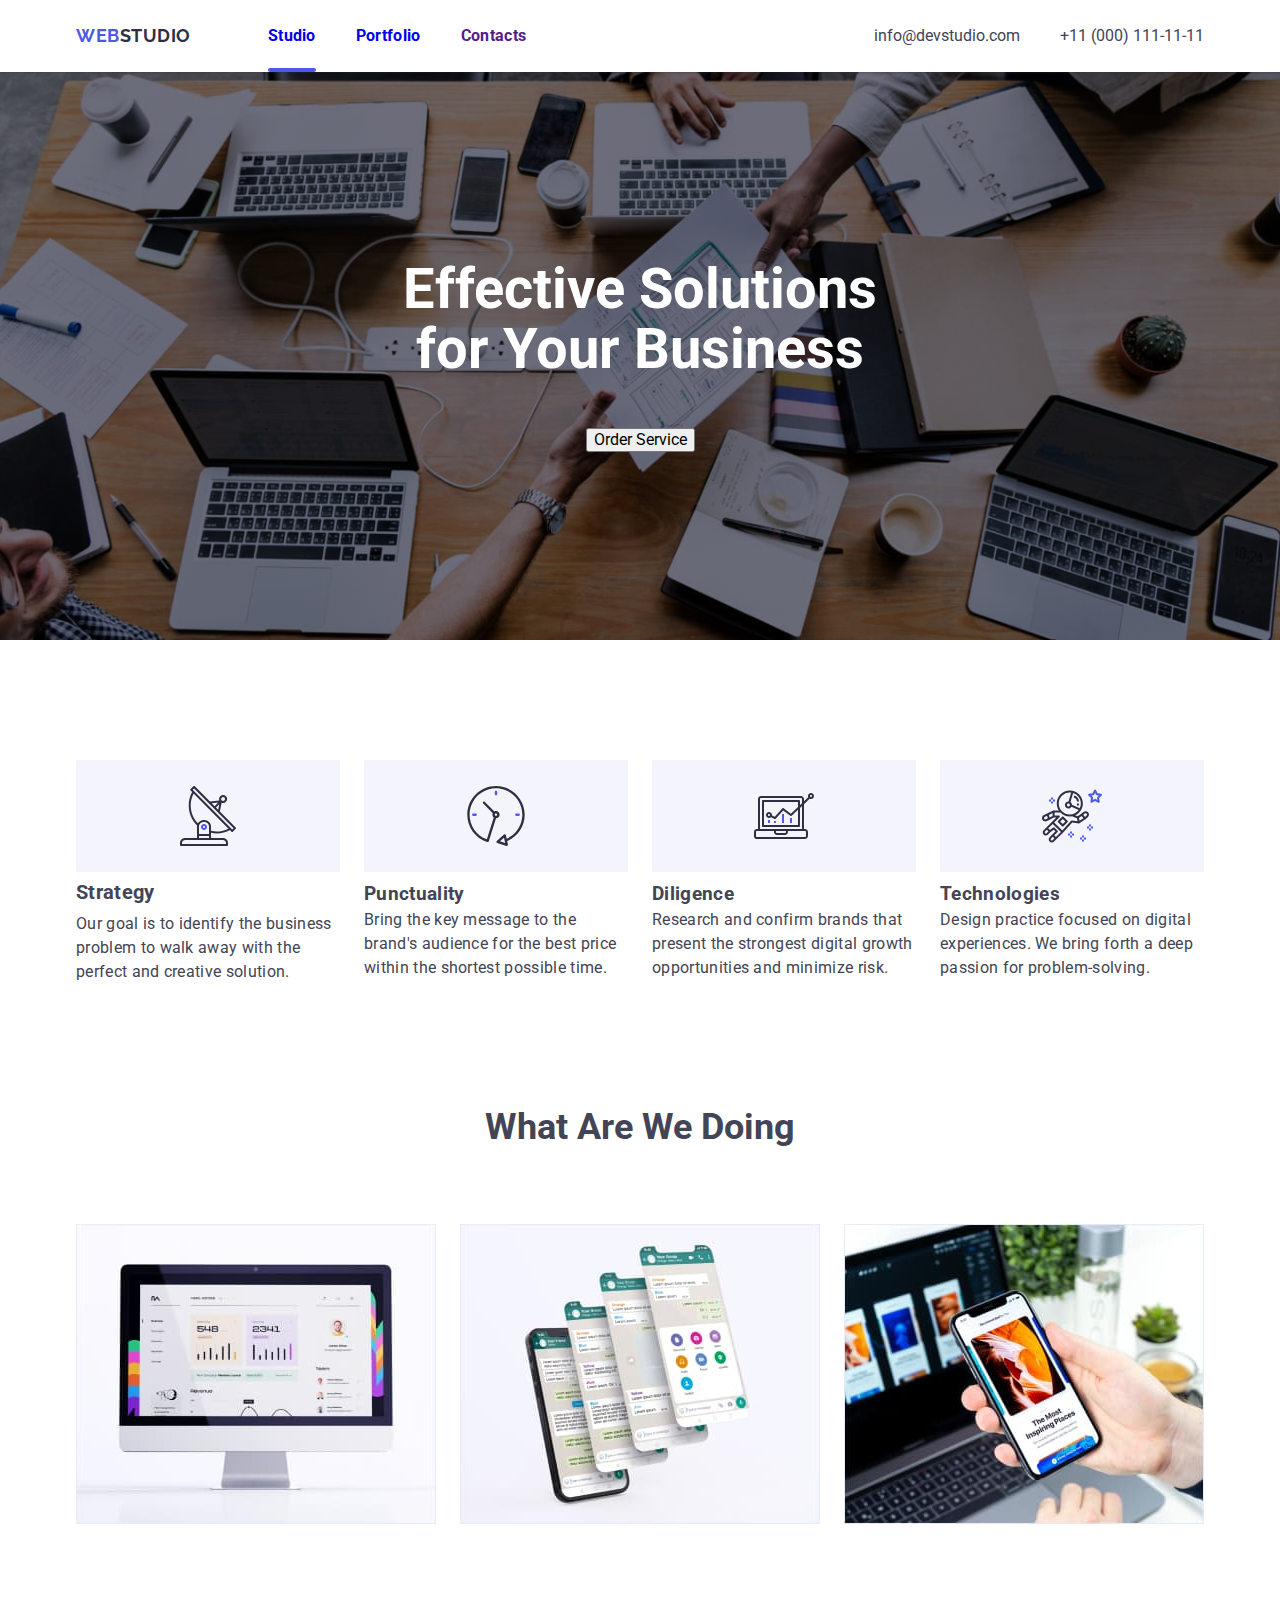
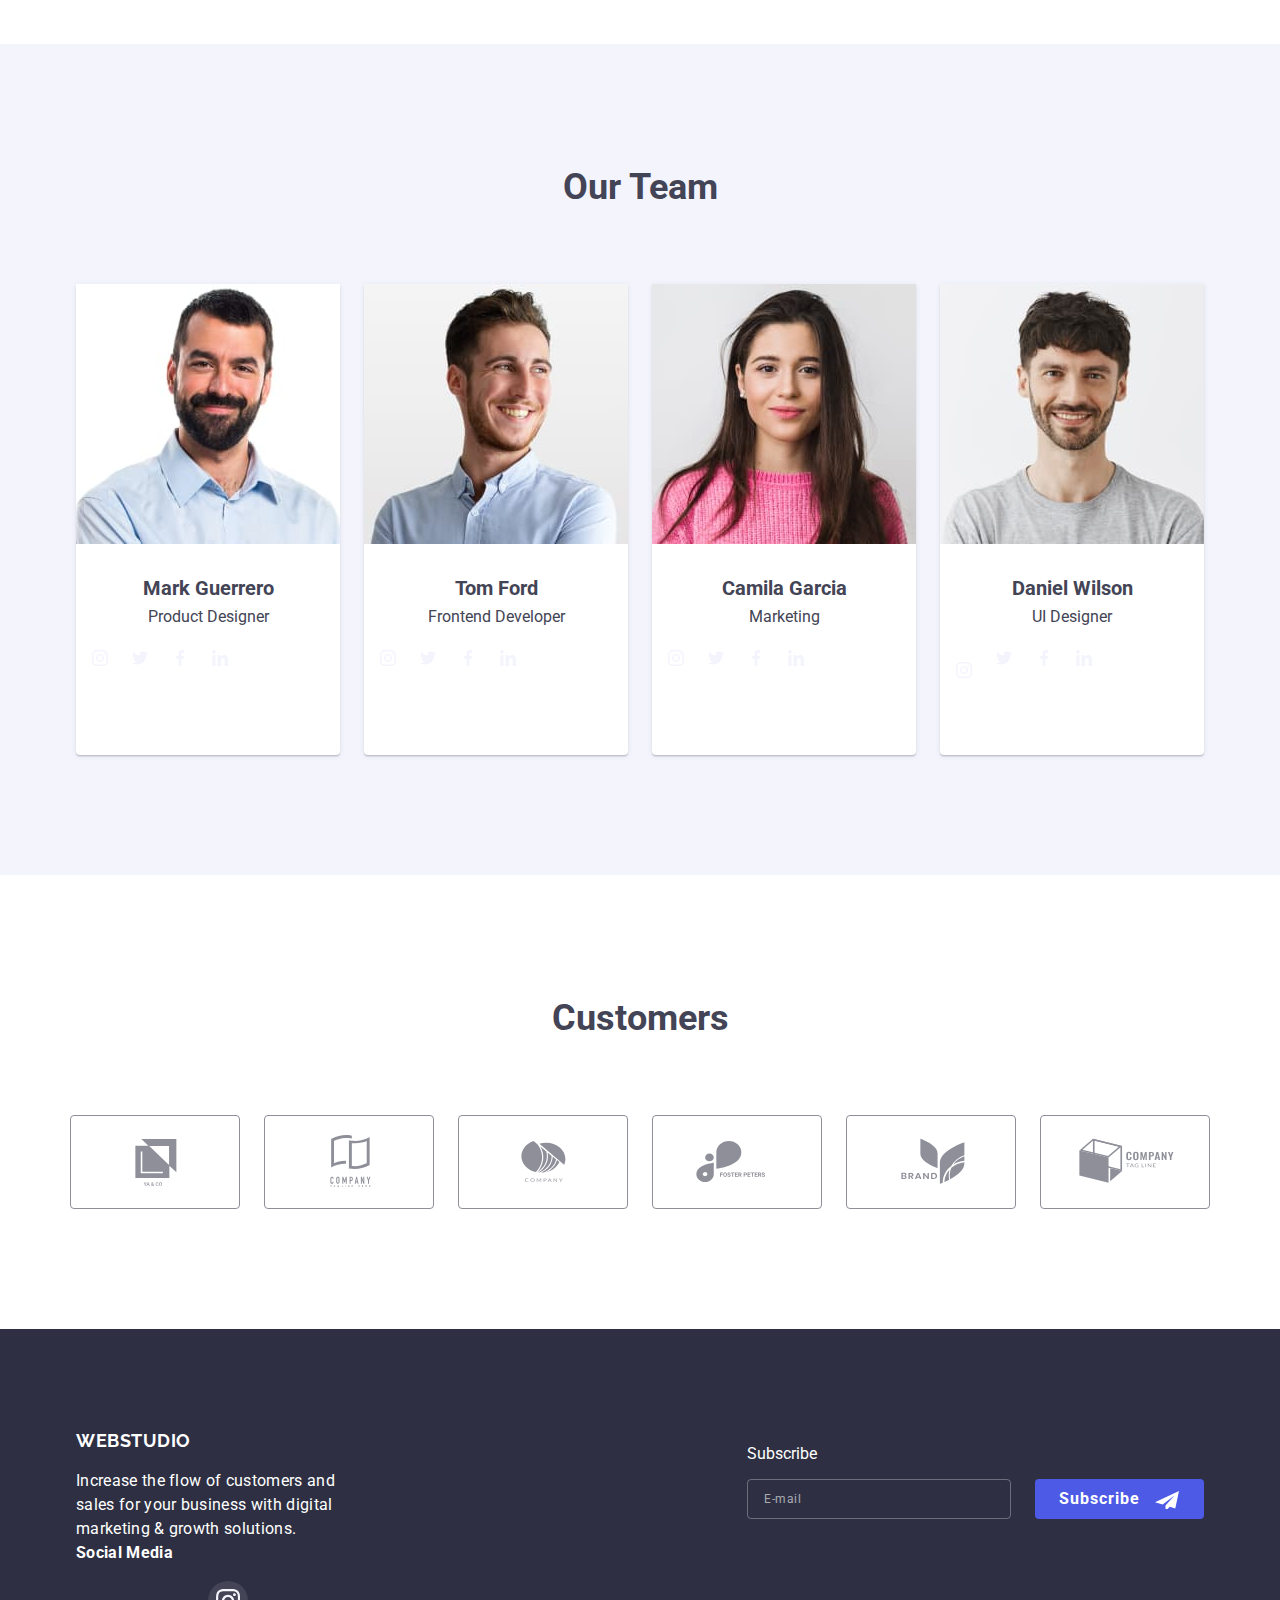
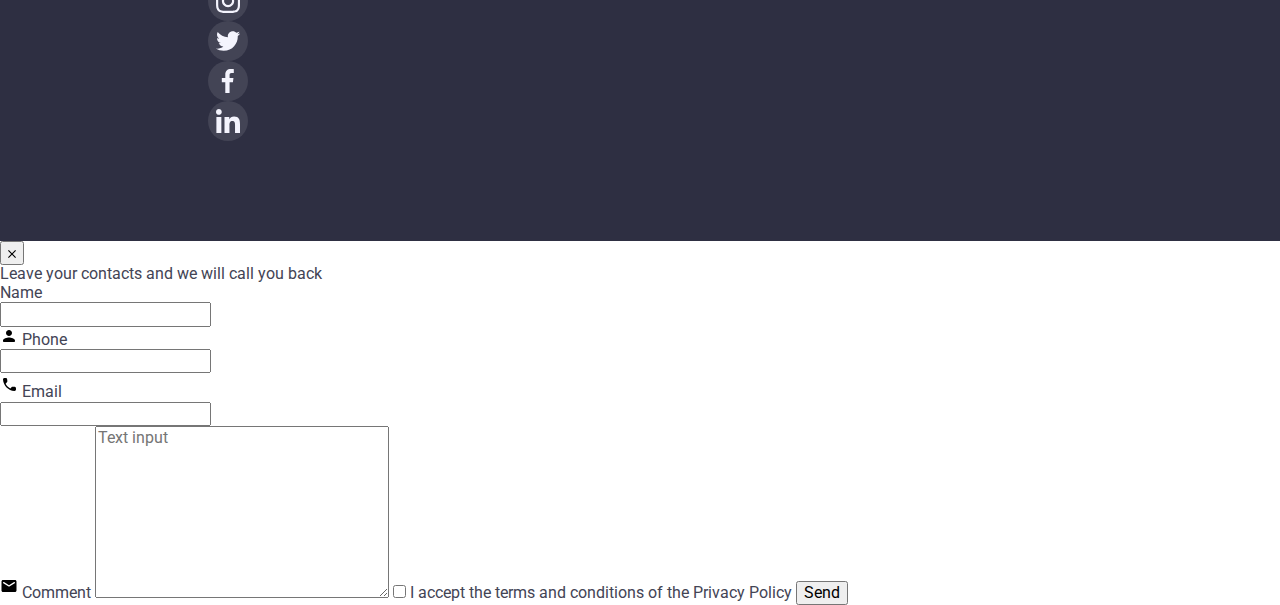
==== commit 5adf86a2: "button, modal scss files" ====
--- a/index.html
+++ b/index.html
@@ -11,6 +11,7 @@
   />
   <link rel="stylesheet" href="https://cdnjs.cloudflare.com/ajax/libs/modern-normalize/1.1.0/modern-normalize.min.css">
   <link rel="stylesheet" href="./css/styles.css" />
+  <link rel="stylesheet" href="./dist/css/main.min.css">
   </head>
   <body class="body-no-scroll is-open">
     <!--header begins-->
@@ -573,44 +574,44 @@
         <div class="modal is-hidden">
           
           <div class="modal__wrap">
-            <button data-modal-close class="modal-window-button">
-              <svg class="modal-window-cross" width="8" height="8">
+            <button data-modal-close class="button button--modal">
+              <svg class="button__element" width="8" height="8">
                 <use href="./images/icons.svg#icon-modal-cross"></use>
               </svg>
             </button>
 
-            <div class="form-modal-window">
-              <p class="order-service-text">Leave your contacts and we will call you back</p>
-              <form class="order-service-modal">
-                <label class="order-service-label" for="name">
+            <div class="modal__container">
+              <p class="modal__text">Leave your contacts and we will call you back</p>
+              <form class="modal__form">
+                <label class="modal__form-label" for="name">
                   Name
-                      <div class="input-name-field"><input name="text" type="text"></div>
-                      <svg class="input-name-person" width="18" height="18">
+                      <div class="modal__input-name"><input name="text" type="text"></div>
+                      <svg class="modal__input-name-icon" width="18" height="18">
                         <use href="./images/icons.svg#icon-person"></use>
                       </svg>
                     </label>
-                 <label class="order-service-label" for="phone">
+                 <label class="modal__form-label" for="phone">
                   Phone
                 
-                  <div class="form-input-phone"><input name="phone" type="tel"></div>
-                  <svg class="input-name-phone" width="18" height="24">
+                  <div class="modal__input-phone"><input name="phone" type="tel"></div>
+                  <svg class="modal__input-phone-icon" width="18" height="24">
                     <use href="./images/icons.svg#icon-phone"></use>
                   </svg>
                 </label>
-                 <label class="order-service-label" for="email">
+                 <label class="modal__form-label" for="email">
                   Email
                  
-                  <div class="form-input-email"><input name="email" type="email"></div>
-                  <svg class="input-name-email" width="18" height="24">
+                  <div class="modal__input-email"><input name="email" type="email"></div>
+                  <svg class="modal__input-email" width="18" height="24">
                     <use href="./images/icons.svg#icon-email"></use>
                   </svg>
                 </label>
-                 <label class="order-service-label"  for="comment">
+                 <label class="modal__form-label"  for="comment">
                   Comment
-                  <textarea class="form-input-comment" name="comment" id="" cols="30" rows="9" placeholder="Text input"></textarea>
+                  <textarea class="modal__input-comment" name="comment" id="" cols="30" rows="9" placeholder="Text input"></textarea>
                   </label>
                  <label class="service-label-row">
-                  <input class="order-service-comment" type="checkbox">
+                  <input class="modal__input-comment" type="checkbox">
                   <span class="checkbox-icon"></span>
                   I accept the terms and conditions of the <a class="privacy-policy-link">Privacy Policy</a>
                 </label>
--- a/css/styles.css
+++ b/css/styles.css
@@ -267,71 +267,8 @@
   display: block;
 }
 
-/*Buttons*/
-
-.menu-button {
-  display: inline-flex;
-  background-color: transparent;
-  border: none;
-  stroke: var(--title-text-color);
-  cursor: pointer;
-  margin: 0;
-  padding: 0;
-}
-
-.button {
-  font-family: Roboto, sans-serif;
-  font-size: 16px;
-  line-height: 1.17;
-  font-weight: 700;
-  letter-spacing: 0.04em;
-  background-color: var(--accent-color);
-  color: var(--primary-background-color);
-  cursor: pointer;
-  border: none;
-  padding: 16px 32px 16px 32px;
-  box-shadow: 0px 4px 4px rgba(0, 0, 0, 0.15);
-  border-radius: 4px;
-  transition: background-color 250ms cubic-bezier(0.4, 0, 0.2, 1);
-}
-
-.button:hover,
-.button:focus {
-  background-color: var(--accent-clicked-butoon);
-}
-
-.button-light {
-  font-family: Roboto, sans-serif;
-  font-size: 16px;
-  line-height: 1.5;
-  font-weight: 700;
-  letter-spacing: 0.04em;
-  color: var(--accent-color);
-  background-color: var(--secondary-background-color);
-  cursor: pointer;
-  border: 1px solid #e7e9fc;
-  padding: 12px 24px;
-  border-radius: 4px;
-  margin-right: 24px;
-  box-shadow: none;
-  transition: background-color 250ms cubic-bezier(0.4, 0, 0.2, 1),
-    color 250ms cubic-bezier(0.4, 0, 0.2, 1),
-    border 250ms cubic-bezier(0.4, 0, 0.2, 1),
-    box-shadow 250ms cubic-bezier(0.4, 0, 0.2, 1);
-}
-
-.button-light:last-child {
-  margin-right: 0;
-}
-
-.button-light:hover,
-.button-light:focus {
-  color: var(--primary-background-color);
-  background-color: var(--accent-color);
-  border: 1px solid var(--accent-color);
-  box-shadow: 0px 3px 1px rgba(0, 0, 0, 0.1), 0px 2px 1px rgba(0, 0, 0, 0.08),
-    0px 2px 2px rgba(0, 0, 0, 0.12);
-}
+
+
 
 /*Header-Logo*/
 
@@ -750,233 +687,6 @@
   transition: color 250ms cubic-bezier(0.4, 0, 0.2, 1);
 }
 
-/*Modal window*/
-.backdrop {
-  position: fixed;
-  top: 0;
-  left: 0;
-  width: 100%;
-  height: 100%;
-  background-color: rgba(46, 47, 66, 0.4);
-  opacity: 1;
-  transition: opacity 250ms cubic-bezier(0.4, 0, 0.2, 1);
-}
-
-.backdrop.is-hidden {
-  opacity: 0;
-  pointer-events: none;
-  transition: opacity 250ms cubic-bezier(0.4, 0, 0.2, 1);
-}
-
-.modal__wrap {
-  padding: 24px;
-}
-
-.backdrop.is-hidden .modal {
-  transform: translate(-50%, -50%) scale(0.5);
-}
-
-.modal {
-  display: flex;
-  position: absolute;
-  justify-content: center;
-  top: 50%;
-  left: 50%;
-  background-color: #fcfcfc;
-  box-shadow: 0px 1px 1px rgba(0, 0, 0, 0.14), 0px 1px 3px rgba(0, 0, 0, 0.12),
-    0px 2px 1px rgba(0, 0, 0, 0.2);
-  border-radius: 4px;
-  transform: translate(-50%, -50%) scale(1);
-  transition: transform 250ms cubic-bezier(0.4, 0, 0.2, 1);
-}
-
-.modal-window-button {
-  cursor: pointer;
-  display: flex;
-  justify-content: center;
-  align-items: center;
-  width: 24px;
-  height: 24px;
-  background-color: #e7e9fc;
-  border: 1px solid rgba(0, 0, 0, 0.1);
-  border-radius: 50%;
-  box-shadow: none;
-  transition: background-color 250ms cubic-bezier(0.4, 0, 0.2, 1);
-  margin-left: auto;
-  margin-bottom: 24px;
-}
-
-.modal-window-button:hover,
-.modal-window-button:focus {
-  border: none;
-  background-color: var(--accent-color);
-}
-
-.modal-window-button:hover .modal-window-cross {
-  fill: var(--primary-background-color);
-}
-
-.modal-window-cross {
-  fill: rgba(0, 0, 0, 1);
-}
-
-.order-service-text {
-  font-family: "Roboto", sans-serif;
-  font-weight: 600;
-  font-size: 16px;
-  line-height: 1.5;
-  text-align: center;
-  letter-spacing: 0.02em;
-  color: var(--title-text-color);
-  margin-bottom: 16px;
-}
-
-.order-service-label {
-  display: flex;
-  position: relative;
-  width: 360px;
-  flex-direction: column;
-  font-family: "Roboto" sans-serif;
-  font-size: 12px;
-  line-height: 1.17;
-  letter-spacing: 0.01em;
-  color: #8e8f99;
-}
-
-.order-service-label > textarea {
-  resize: none;
-  border: 1px solid rgba(33, 33, 33, 0.2);
-  border-radius: 4px;
-  margin-top: 4px;
-  margin-bottom: 16px;
-}
-
-.service-label-row {
-  display: flex;
-  position: absolute;
-  left: 16px;
-  flex-direction: row;
-  width: 360px;
-  font-family: "Roboto" sans-serif;
-  font-size: 12px;
-  line-height: 1.17;
-  letter-spacing: 0.01em;
-  color: #8e8f99;
-  align-items: center;
-}
-
-.service-label-row > input {
-  margin-right: 8px;
-}
-
-.form-input-comment::placeholder {
-  font-family: "Roboto", sans-serif;
-  font-size: 12px;
-  line-height: 1.17;
-  letter-spacing: 0.01em;
-  color: rgba(117, 117, 117, 0.5);
-}
-.form-input-comment:focus::placeholder {
-  color: transparent;
-}
-
-.btn-modal {
-  display: block;
-  width: 170px;
-  margin: 0 auto;
-  margin-top: 40px;
-}
-
-.input-name-field > input,
-.form-input-phone > input,
-.form-input-email > input {
-  height: 40px;
-  width: 360px;
-  border: 1px solid rgba(33, 33, 33, 0.2);
-  border-radius: 4px;
-  margin-bottom: 8px;
-  margin-top: 4px;
-  padding-left: 34px;
-  transition: border 250ms cubic-bezier(0.4, 0, 0.2, 1);
-}
-
-.order-service-label > textarea {
-  padding: 8px 16px;
-  transition: border 250ms cubic-bezier(0.4, 0, 0.2, 1);
-}
-
-.order-service-label {
-  position: relative;
-}
-
-.input-name-person {
-  position: absolute;
-  top: 55%;
-  left: 26px;
-  transform: translate(-50%, -50%);
-  transition: fill 250ms cubic-bezier(0.4, 0, 0.2, 1);
-}
-
-.input-name-phone {
-  position: absolute;
-  top: 58%;
-  left: 26px;
-  transform: translate(-50%, -50%);
-  transition: fill 250ms cubic-bezier(0.4, 0, 0.2, 1);
-}
-
-.input-name-email {
-  position: absolute;
-  top: 58%;
-  left: 26px;
-  transform: translate(-50%, -50%);
-  transition: fill 250ms cubic-bezier(0.4, 0, 0.2, 1);
-}
-
-.input-name-field input:focus,
-.form-input-phone input:focus,
-.form-input-email input:focus,
-.order-service-label textarea:focus {
-  border: 1px solid var(--accent-color);
-}
-
-.input-name-field:focus-within + svg,
-.form-input-phone:focus-within + svg,
-.form-input-email:focus-within + svg {
-  fill: var(--accent-color);
-}
-
-.order-service-comment {
-  -webkit-appearance: none;
-  -moz-appearance: none;
-  appearance: none;
-}
-
-.checkbox-icon {
-  display: inline-block;
-  width: 16px;
-  height: 16px;
-  border: 1.25px solid var(--title-text-color);
-  border-radius: 2px;
-  transition: background-color 250ms cubic-bezier(0.4, 0, 0.2, 1),
-    border 250ms cubic-bezier(0.4, 0, 0.2, 1);
-  margin-right: 8px;
-}
-
-.order-service-comment:checked + .checkbox-icon {
-  background-color: var(--accent-color);
-  border: none;
-  background-image: url(../images/tick.svg);
-  background-repeat: no-repeat;
-  background-size: cover;
-}
-
-.privacy-policy-link {
-  color: var(--accent-clicked-butoon);
-  padding-left: 4px;
-  cursor: pointer;
-  text-decoration: underline;
-}
 
 /*Studio page ends*/
 
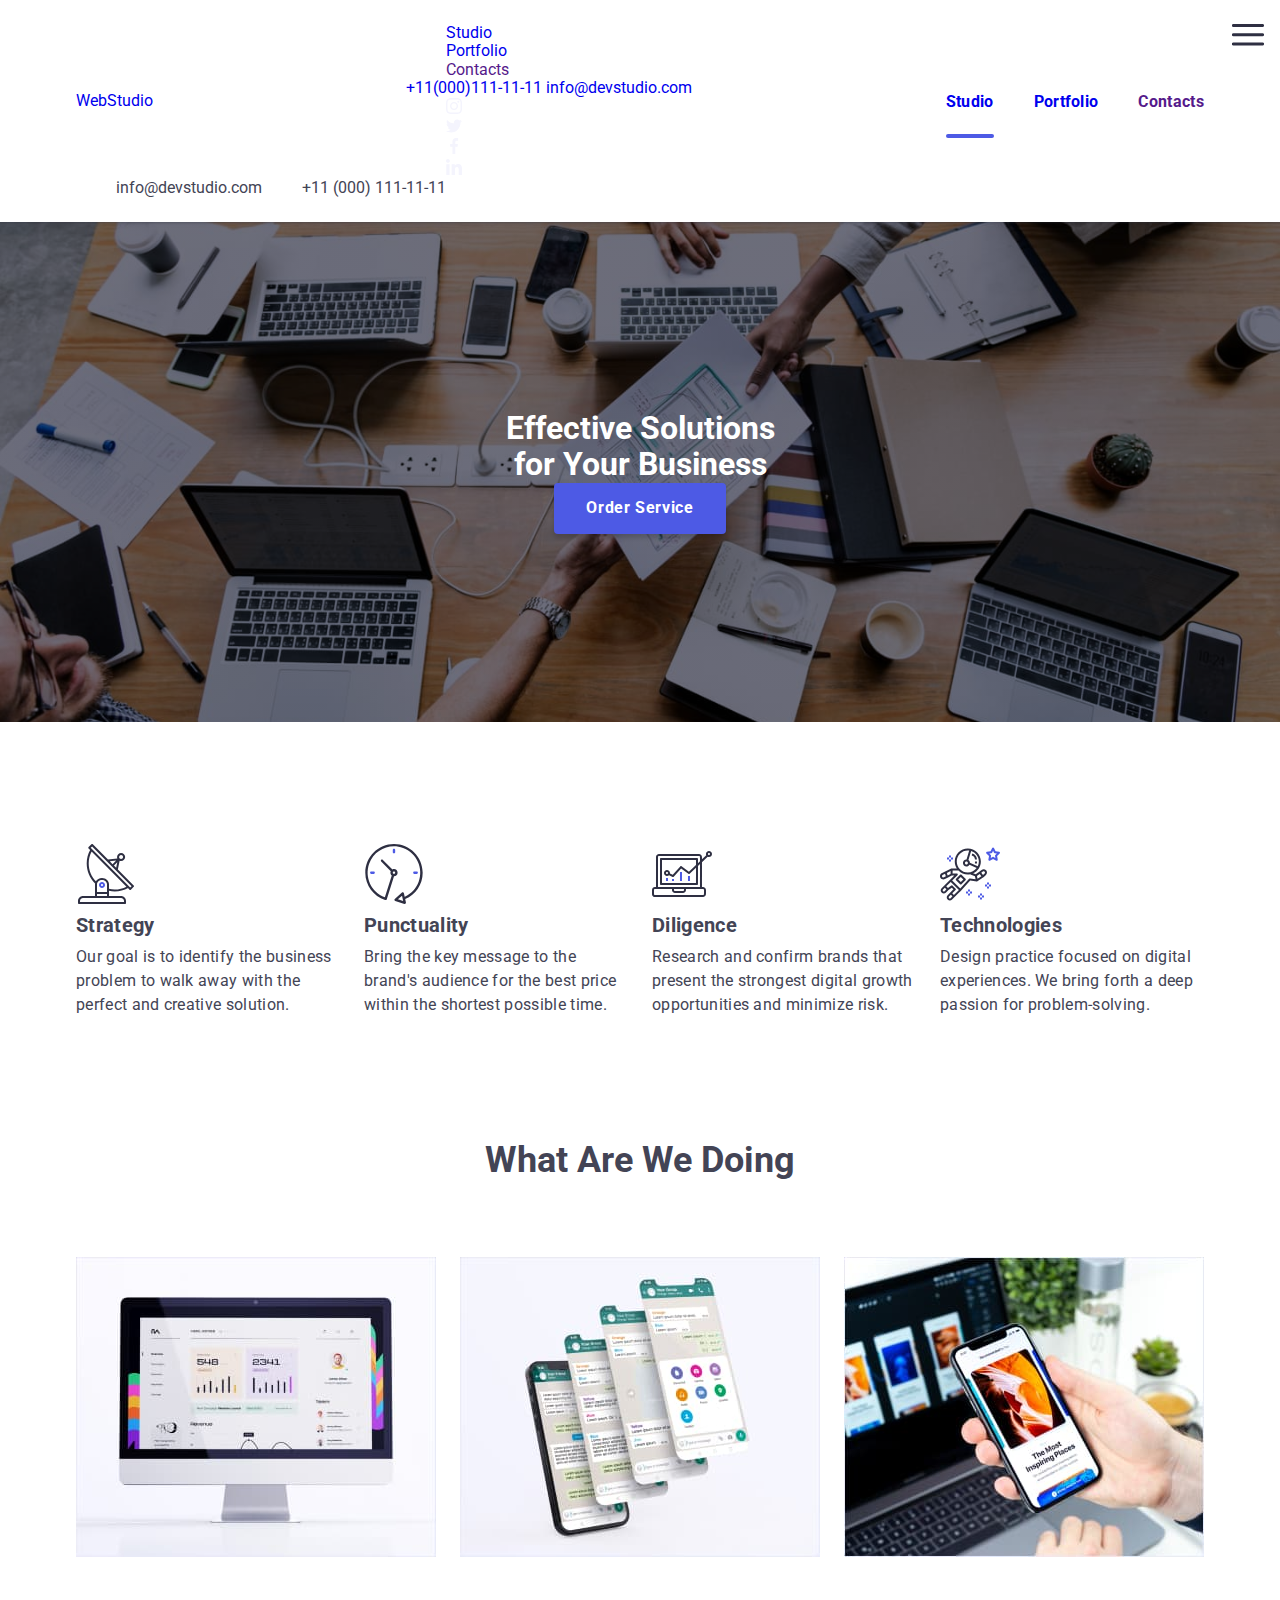
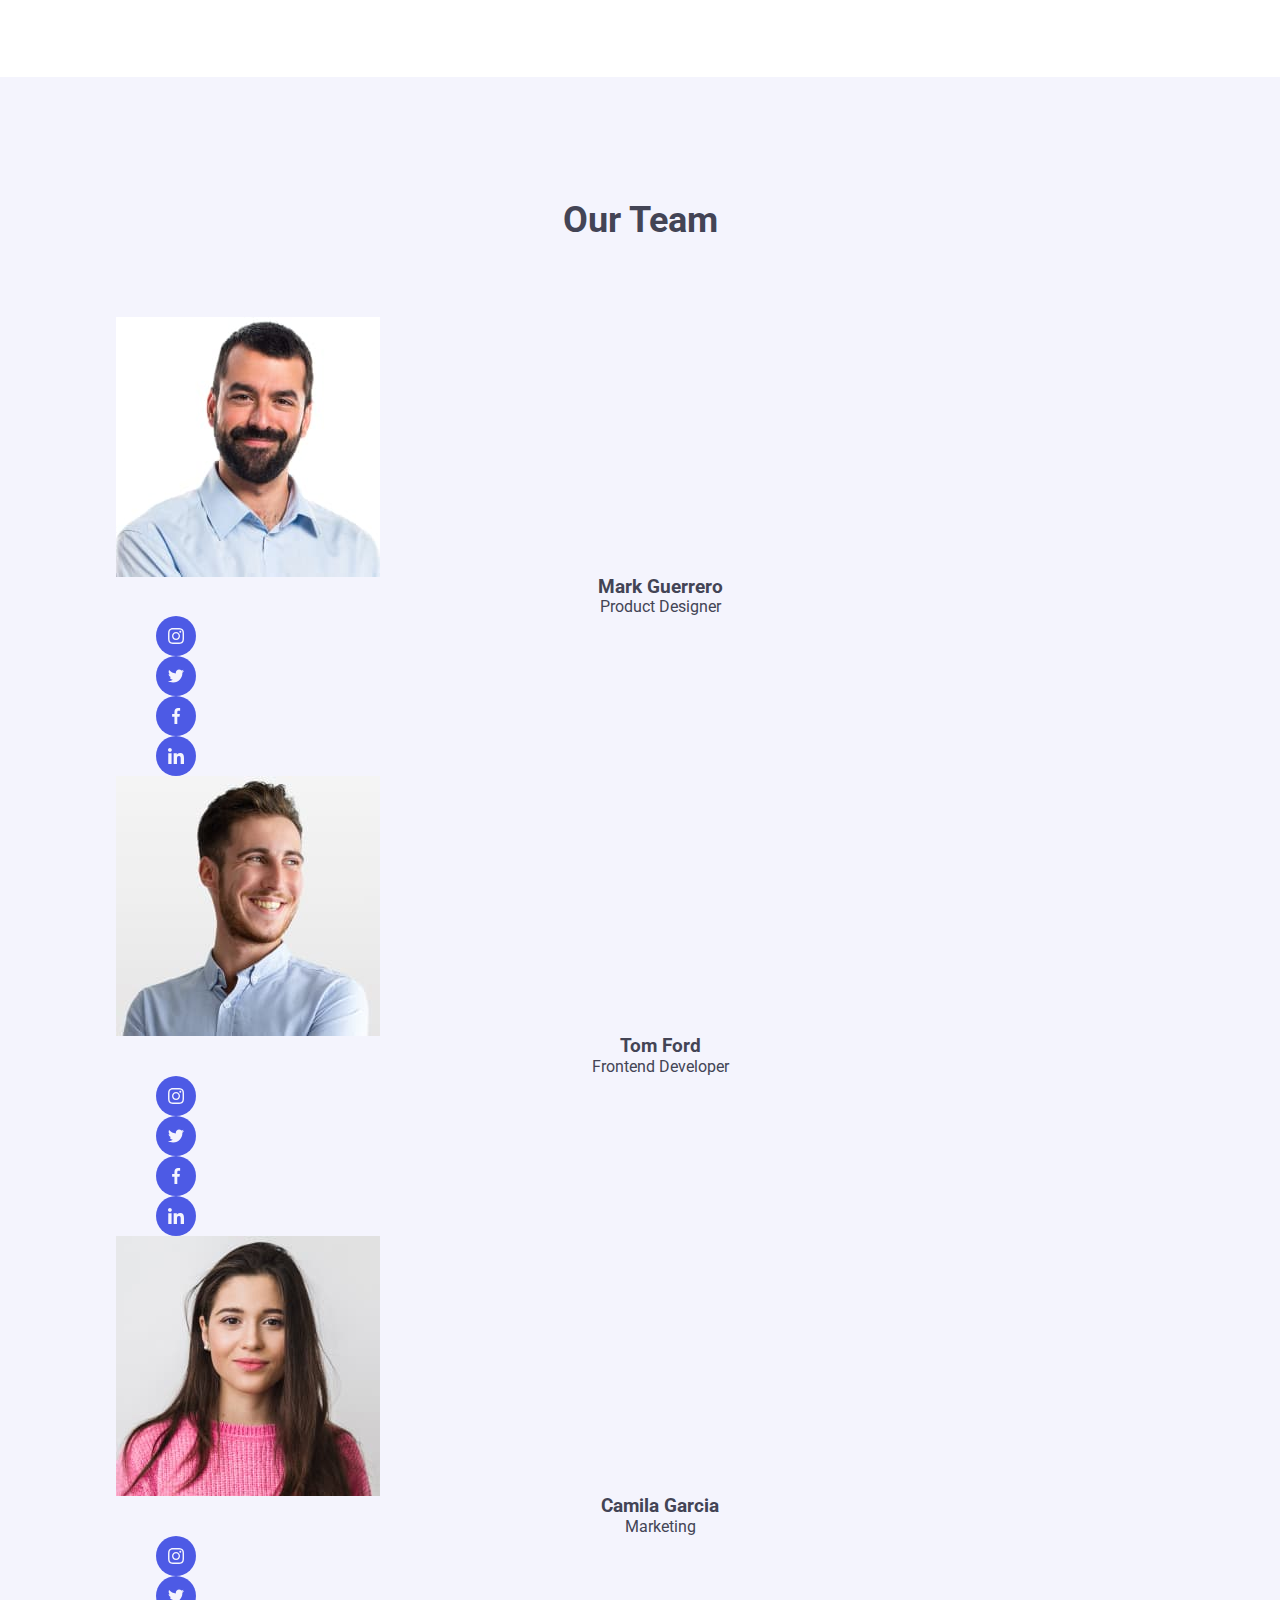
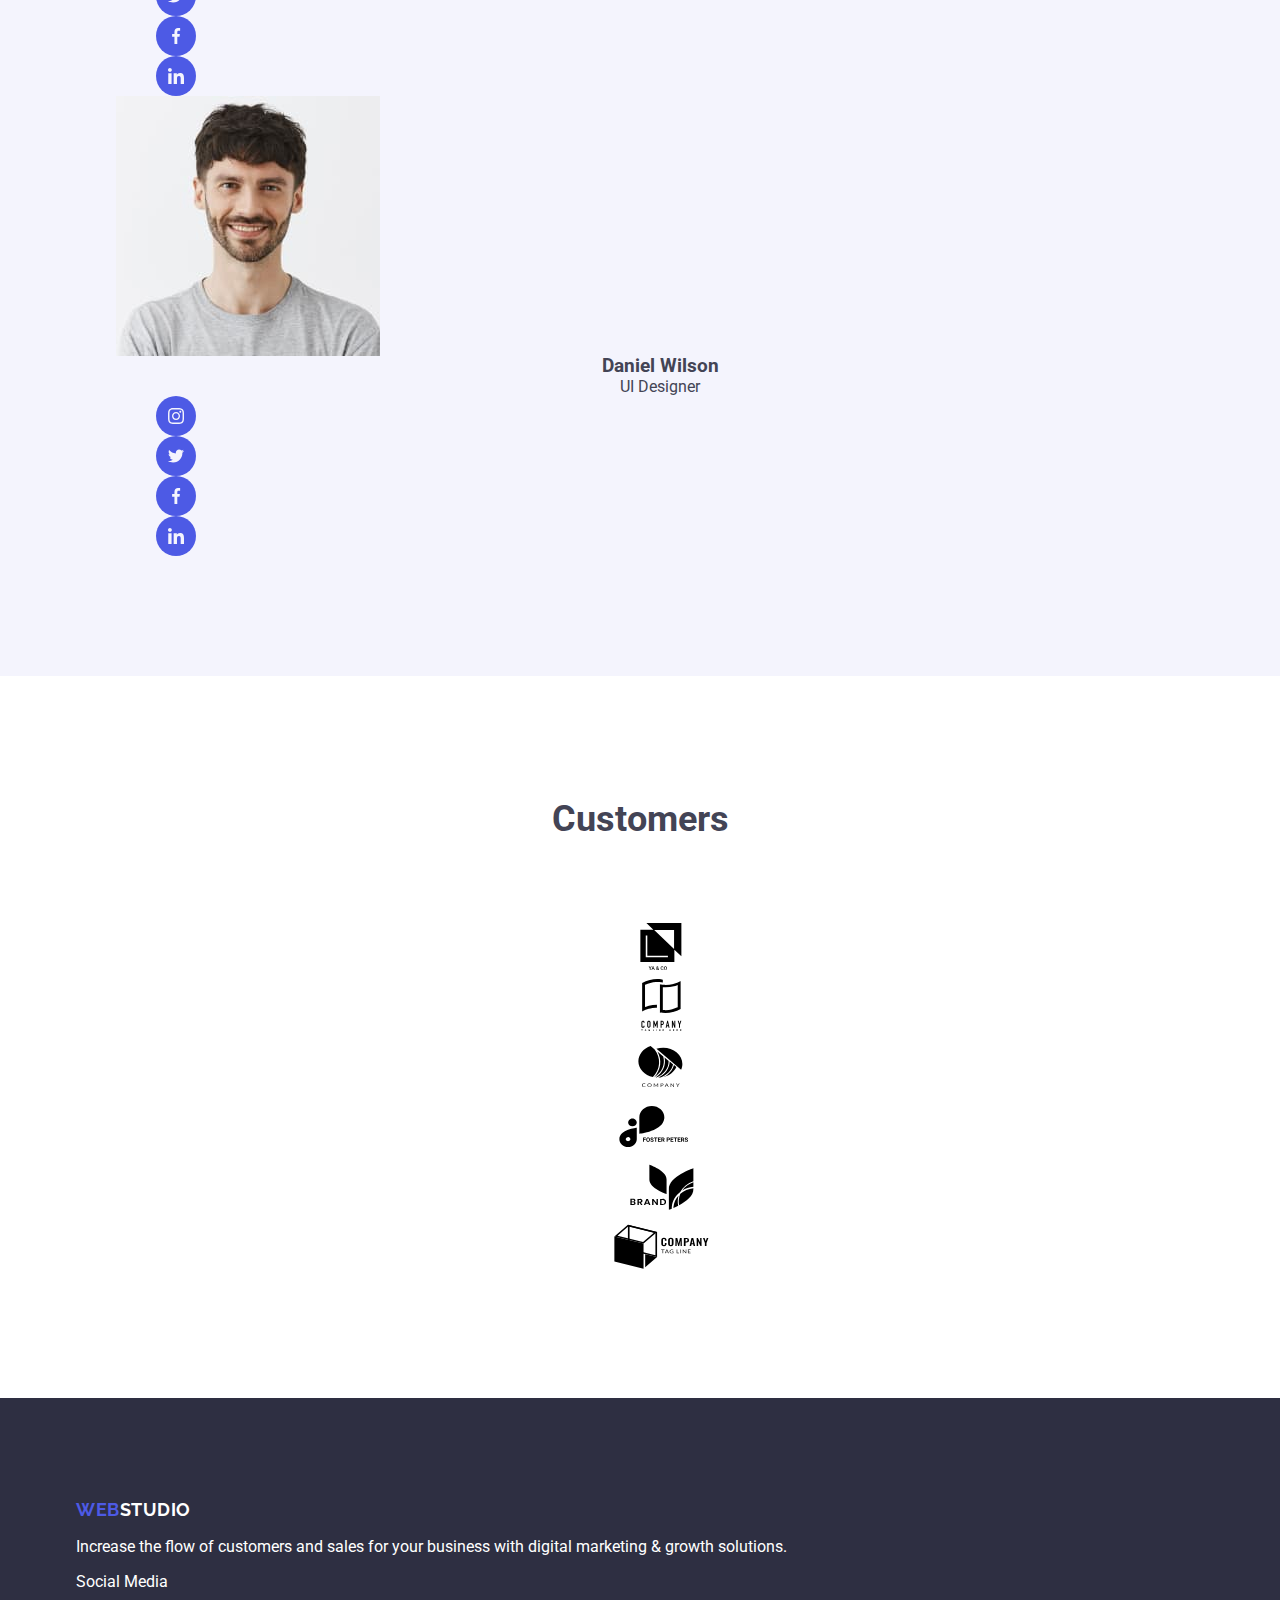
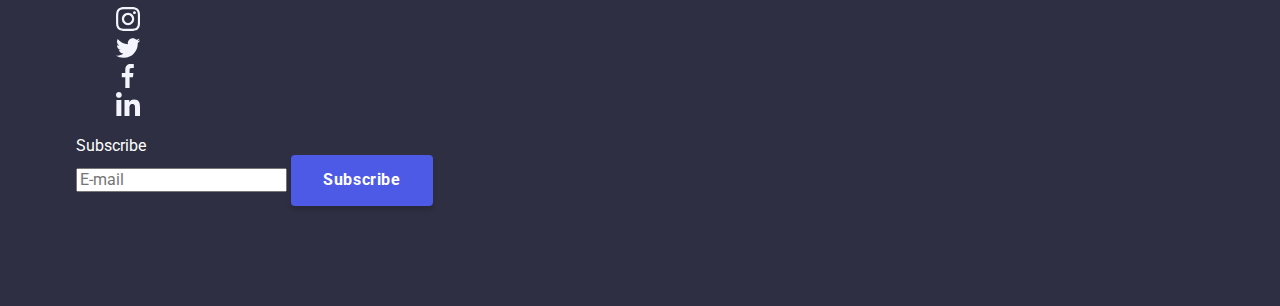
==== commit 44100ef3: "massive bem changes to all files" ====
--- a/index.html
+++ b/index.html
@@ -10,8 +10,7 @@
     rel="stylesheet"
   />
   <link rel="stylesheet" href="https://cdnjs.cloudflare.com/ajax/libs/modern-normalize/1.1.0/modern-normalize.min.css">
-  <link rel="stylesheet" href="./css/styles.css" />
-  <link rel="stylesheet" href="./dist/css/main.min.css">
+  <link rel="stylesheet" href="./css/main.min.css">
   </head>
   <body class="body-no-scroll is-open">
     <!--header begins-->
--- a/css/main.min.css
+++ b/css/main.min.css
@@ -0,0 +1 @@
+:root{--accent-color: #4d5ae5;--accent-clicked-butoon: #404bbf;--title-text-color: #2e2f42;--primary-text-color: #434455;--primary-background-color: #fff;--secondary-background-color: #f4f4fd;--dark-background-color: #2e2f42}body{background-color:var(--primary-background-color);color:var(--primary-text-color);font-family:Roboto,sans-serif,Arial,Helvetica,sans-serif;font-size:16px}.is-open .body-no-scroll{height:100vh;width:100vw;-ms-touch-action:none;touch-action:none;-webkit-overflow-scrolling:none;overflow:hidden;-ms-scroll-chaining:none;overscroll-behavior:none}.container{max-width:1158px;margin:0 auto;padding:0 15px 0 15px}@media screen and (max-width: 479px){.container{max-width:479px}}@media screen and (min-width: 480px){.container{width:480px}.section{padding:96px 0 96px 0}.section-smaller-top{padding:48px 0 96px 0}}@media screen and (min-width: 768px){.container{width:768px}.section{padding:96px 0 96px 0}.section-smaller-top{padding:64px 0 96px 0}}@media screen and (min-width: 1200px){.container{width:1158px}.section{padding:120px 0 120px 0}.section-smaller-top{padding:96px 0 96px 0}}.section-no-padding{padding:0}.section-no-top-padding{padding:0;padding-bottom:120px}h1,h2,h3,h4,h5,h6,p,ul{margin-top:0;margin-bottom:0}img{display:block}.list{list-style:none}footer{background-color:var(--dark-background-color);color:var(--primary-background-color);padding:100px 0 100px 0}.menu-container{display:none;position:fixed;top:0;left:0;background-color:var(--primary-background-color);width:100vw;height:100vh}.menu-container-small{display:-webkit-box;display:-ms-flexbox;display:flex;-webkit-box-orient:vertical;-webkit-box-direction:normal;-ms-flex-direction:column;flex-direction:column;-webkit-box-pack:justify;-ms-flex-pack:justify;justify-content:space-between}.menu-container-flex{display:-webkit-box;display:-ms-flexbox;display:flex;-webkit-box-orient:vertical;-webkit-box-direction:normal;-ms-flex-direction:column;flex-direction:column;-webkit-box-pack:justify;-ms-flex-pack:justify;justify-content:space-between;height:100vh;padding:40px}.menu-button{cursor:pointer;z-index:2;position:absolute;top:24px;right:16px}.menu-container.is-open{display:block;position:fixed;z-index:1}.menu-container-items{padding-left:0;margin-top:40px}.menu-container-pages{display:block;font-family:"Roboto",sans-serif;font-size:36px;font-weight:700;line-height:1.11;color:var(--title-text-color);letter-spacing:.02em;text-transform:capitalize;margin-bottom:40px}.menu-container-pages:hover,.menu-container-pages:focus{color:var(--accent-color)}.menu-container-phone{font-family:"Roboto";font-style:normal;font-weight:600;font-size:36px;line-height:1.33;color:var(--accent-color)}.menu-container-email{display:block;font-family:"Roboto";font-style:normal;font-weight:500;font-size:20px;line-height:1.2;color:var(--title-text-color);margin-top:40px}.menu-social-icons{display:-webkit-box;display:-ms-flexbox;display:flex;gap:56px;padding-left:0;margin-top:48px}.header{position:relative;padding-top:24px;padding-bottom:24px;-webkit-box-shadow:0px 2px 1px rgba(46,47,66,.08),0px 1px 1px rgba(46,47,66,.16),0px 1px 6px rgba(46,47,66,.08);box-shadow:0px 2px 1px rgba(46,47,66,.08),0px 1px 1px rgba(46,47,66,.16),0px 1px 6px rgba(46,47,66,.08)}.site-navigation{-webkit-box-align:center;-ms-flex-align:center;align-items:center;-webkit-box-pack:justify;-ms-flex-pack:justify;justify-content:space-between}.navigation{display:-webkit-box;display:-ms-flexbox;display:flex;-webkit-box-align:center;-ms-flex-align:center;align-items:center;-webkit-box-pack:justify;-ms-flex-pack:justify;justify-content:space-between}.menu-container{position:absolute;overflow-y:scroll}.mobile-menu-container{position:fixed}.menu-button .icon-cross{display:block}.menu-button .icon-menu{display:none}.menu-button.is-open .icon-cross{display:none}.menu-button.is-open .icon-menu{display:block}.menu-button{display:-webkit-inline-box;display:-ms-inline-flexbox;display:inline-flex;background-color:rgba(0,0,0,0);border:none;stroke:var(--title-text-color);cursor:pointer;margin:0;padding:0}.button{font-family:Roboto,sans-serif;font-size:16px;line-height:1.17;font-weight:700;letter-spacing:.04em;background-color:var(--accent-color);color:var(--primary-background-color);cursor:pointer;border:none;padding:16px 32px 16px 32px;-webkit-box-shadow:0px 4px 4px rgba(0,0,0,.15);box-shadow:0px 4px 4px rgba(0,0,0,.15);border-radius:4px;-webkit-transition:background-color 250ms cubic-bezier(0.4, 0, 0.2, 1);transition:background-color 250ms cubic-bezier(0.4, 0, 0.2, 1)}.button:hover,.button:focus{background-color:var(--accent-clicked-butoon)}.button-light{font-family:Roboto,sans-serif;font-size:16px;line-height:1.5;font-weight:700;letter-spacing:.04em;color:var(--accent-color);background-color:var(--secondary-background-color);cursor:pointer;border:1px solid #e7e9fc;padding:12px 24px;border-radius:4px;margin-right:24px;-webkit-box-shadow:none;box-shadow:none;-webkit-transition:background-color 250ms cubic-bezier(0.4, 0, 0.2, 1),color 250ms cubic-bezier(0.4, 0, 0.2, 1),border 250ms cubic-bezier(0.4, 0, 0.2, 1),-webkit-box-shadow 250ms cubic-bezier(0.4, 0, 0.2, 1);transition:background-color 250ms cubic-bezier(0.4, 0, 0.2, 1),color 250ms cubic-bezier(0.4, 0, 0.2, 1),border 250ms cubic-bezier(0.4, 0, 0.2, 1),-webkit-box-shadow 250ms cubic-bezier(0.4, 0, 0.2, 1);transition:background-color 250ms cubic-bezier(0.4, 0, 0.2, 1),color 250ms cubic-bezier(0.4, 0, 0.2, 1),border 250ms cubic-bezier(0.4, 0, 0.2, 1),box-shadow 250ms cubic-bezier(0.4, 0, 0.2, 1);transition:background-color 250ms cubic-bezier(0.4, 0, 0.2, 1),color 250ms cubic-bezier(0.4, 0, 0.2, 1),border 250ms cubic-bezier(0.4, 0, 0.2, 1),box-shadow 250ms cubic-bezier(0.4, 0, 0.2, 1),-webkit-box-shadow 250ms cubic-bezier(0.4, 0, 0.2, 1)}.button-light:last-child{margin-right:0}.button-light:hover,.button-light:focus{color:var(--primary-background-color);background-color:var(--accent-color);border:1px solid var(--accent-color);-webkit-box-shadow:0px 3px 1px rgba(0,0,0,.1),0px 2px 1px rgba(0,0,0,.08),0px 2px 2px rgba(0,0,0,.12);box-shadow:0px 3px 1px rgba(0,0,0,.1),0px 2px 1px rgba(0,0,0,.08),0px 2px 2px rgba(0,0,0,.12)}.logo-footer{color:var(--primary-background-color);font-family:Raleway,sans-serif;font-weight:700;font-size:18px;line-height:1.33;letter-spacing:.03em;text-transform:uppercase}.logo{color:var(--title-text-color);font-family:Raleway,sans-serif;font-weight:700;font-size:18px;line-height:1.33;letter-spacing:.03em;text-transform:uppercase;margin-right:77px}nav a,footer a{text-decoration:none}.blue-logo{color:var(--accent-color)}.main-navigation{display:-webkit-box;display:-ms-flexbox;display:flex;padding-left:0;gap:40px}.main-navigation li{display:block}.main-navigation a{color:var(--title-text-color);text-decoration:none;font-weight:700;font-size:16px;line-height:1.5;letter-spacing:.02em;-webkit-transition:color 250ms cubic-bezier(0.4, 0, 0.2, 1);transition:color 250ms cubic-bezier(0.4, 0, 0.2, 1)}.main-navigation-link{position:relative}.active a{color:var(--accent-color)}.active a::after{content:"";display:inline-block;position:absolute;bottom:-100%;left:0;background-color:var(--accent-color);width:100%;height:4px;border-radius:2px}.main-navigation a:hover,.main-navigation a:focus{color:var(--accent-color)}.benefits{padding-left:0;gap:24px}.benefit-icons{display:-webkit-box;display:-ms-flexbox;display:flex;background-color:var(--secondary-background-color);height:112px;margin-bottom:8px;-webkit-box-pack:center;-ms-flex-pack:center;justify-content:center;-webkit-box-align:center;-ms-flex-align:center;align-items:center}.services{padding-left:0}.services li{margin-right:24px}.services li:last-child{margin-right:0}.contacts{display:-webkit-box;display:-ms-flexbox;display:flex}.contacts>a{font-family:inherit;color:var(--primary-text-color);text-decoration:none;margin-left:40px;-webkit-transition:color 250ms cubic-bezier(0.4, 0, 0.2, 1);transition:color 250ms cubic-bezier(0.4, 0, 0.2, 1)}.contacts>a:hover,.contacts>a:focus{color:var(--accent-color)}.hero{-webkit-box-align:center;-ms-flex-align:center;align-items:center;padding:192px 0 192px 0;color:var(--primary-background-color);text-align:center;background-image:-webkit-gradient(linear, left top, right top, from(rgba(46, 47, 66, 0.7)), to(rgba(46, 47, 66, 0.7))),url(../images/hero-bcg-mobile.jpeg);background-image:linear-gradient(to right, rgba(46, 47, 66, 0.7), rgba(46, 47, 66, 0.7)),url(../images/hero-bcg-mobile.jpeg);background-blend-mode:multiply;background-repeat:no-repeat;background-size:cover;background-position:center;margin:0 auto}@media screen and (min-device-pixel-ratio: 2)and (max-width: 479px),screen and (-webkit-min-device-pixel-ratio: 2)and (max-width: 479px),screen and (min-resolution: 192dpi)and (max-width: 479px),screen and (min-resolution: 2dppx)and (max-width: 479px){.hero{background-image:-webkit-gradient(linear, left top, right top, from(rgba(46, 47, 66, 0.7)), to(rgba(46, 47, 66, 0.7))),url(../images/hero-bcg-mobile@2x.jpeg);background-image:linear-gradient(to right, rgba(46, 47, 66, 0.7), rgba(46, 47, 66, 0.7)),url(../images/hero-bcg-mobile@2x.jpeg)}}@media screen and (min-device-pixel-ratio: 2)and (min-width: 480px),screen and (-webkit-min-device-pixel-ratio: 2)and (min-width: 480px),screen and (min-resolution: 192dpi)and (min-width: 480px),screen and (min-resolution: 2dppx)and (min-width: 480px){.hero{background-image:-webkit-gradient(linear, left top, right top, from(rgba(46, 47, 66, 0.7)), to(rgba(46, 47, 66, 0.7))),url(../images/hero-bcg-mobile@2x.jpeg);background-image:linear-gradient(to right, rgba(46, 47, 66, 0.7), rgba(46, 47, 66, 0.7)),url(../images/hero-bcg-mobile@2x.jpeg)}}@media screen and (min-device-pixel-ratio: 2)and (min-width: 768px),screen and (-webkit-min-device-pixel-ratio: 2)and (min-width: 768px),screen and (min-resolution: 192dpi)and (min-width: 768px),screen and (min-resolution: 2dppx)and (min-width: 768px){.hero{background-image:-webkit-gradient(linear, left top, right top, from(rgba(46, 47, 66, 0.7)), to(rgba(46, 47, 66, 0.7))),url(../images/hero-bcg-tablet@2x.jpeg);background-image:linear-gradient(to right, rgba(46, 47, 66, 0.7), rgba(46, 47, 66, 0.7)),url(../images/hero-bcg-tablet@2x.jpeg)}}@media screen and (min-device-pixel-ratio: 2)and (min-width: 1200px),screen and (-webkit-min-device-pixel-ratio: 2)and (min-width: 1200px),screen and (min-resolution: 192dpi)and (min-width: 1200px),screen and (min-resolution: 2dppx)and (min-width: 1200px){.hero{background-image:-webkit-gradient(linear, left top, right top, from(rgba(46, 47, 66, 0.7)), to(rgba(46, 47, 66, 0.7))),url(../images/people-office@2x.jpg);background-image:linear-gradient(to right, rgba(46, 47, 66, 0.7), rgba(46, 47, 66, 0.7)),url(../images/people-office@2x.jpg)}}.hero-title{font-size:56px;line-height:1.07;color:var(--primary-background-color);margin-bottom:48px}.heading-second-level{font-size:36px;line-height:1.33;margin-bottom:72px}.our-services{text-align:center}.our-team{text-align:center;background-color:var(--secondary-background-color)}.our-team-member li:last-child{margin-right:0}.our-team-member li:first-child{padding-right:0;padding-left:0}.our-team-list{padding-left:0}.our-team-list .social-icons{display:-webkit-box;display:-ms-flexbox;display:flex;gap:24px;padding:12px 16px 36px 16px}.our-team-description{padding:32px 0 12px 0}.our-team-list>h3{font-size:20px;line-height:1.2}.our-team-list h3{margin-bottom:8px}.social-icons-link{display:-webkit-box;display:-ms-flexbox;display:flex;-webkit-box-align:center;-ms-flex-align:center;align-items:center;-webkit-box-pack:center;-ms-flex-pack:center;justify-content:center;width:40px;height:40px;background-color:var(--accent-color);border-radius:50%;-webkit-transition:background-color 250ms cubic-bezier(0.4, 0, 0.2, 1);transition:background-color 250ms cubic-bezier(0.4, 0, 0.2, 1)}.social-icons-link:hover,.social-icons-link:focus{background-color:var(--accent-clicked-butoon)}footer{-webkit-box-align:center;-ms-flex-align:center;align-items:center}.footer-wrap{display:-webkit-box;display:-ms-flexbox;display:flex;-webkit-box-orient:vertical;-webkit-box-direction:normal;-ms-flex-direction:column;flex-direction:column;-webkit-box-align:center;-ms-flex-align:center;align-items:center}footer p{margin-top:16px}.footer-social-icons{display:-webkit-box;display:-ms-flexbox;display:flex;-webkit-box-pack:center;-ms-flex-pack:center;justify-content:center;gap:16px;padding-left:0}.footer-social-heading{margin-top:0;font-family:"Roboto" sans-serif;font-weight:700;font-size:16px;line-height:1.5;letter-spacing:.02em;color:var(--primary-background-color)}.footer-icon-1{display:-webkit-box;display:-ms-flexbox;display:flex;padding:8px;border-radius:50%;background-color:rgba(255,255,255,.1);-webkit-transition:background-color 250ms cubic-bezier(0.4, 0, 0.2, 1);transition:background-color 250ms cubic-bezier(0.4, 0, 0.2, 1)}.footer-icon-illustration{-webkit-box-pack:center;-ms-flex-pack:center;justify-content:center;-webkit-box-align:center;-ms-flex-align:center;align-items:center}.footer-icon-1:hover,.footer-icon-1:focus{background-color:#31d0aa}.btn{padding:0;margin:0}.form-btn-submit{background-color:var(--accent-color);border:none;color:var(--primary-background-color);padding:8px 64px 8px 24px;border-radius:4px;font-family:"Roboto",sans-serif;font-weight:700;font-size:16px;line-height:1.5;letter-spacing:.06em;margin-left:12px}.footer-form-elements{display:-webkit-box;display:-ms-flexbox;display:flex;-webkit-box-orient:vertical;-webkit-box-direction:normal;-ms-flex-direction:column;flex-direction:column;-webkit-box-align:center;-ms-flex-align:center;align-items:center;margin-top:16px;position:relative}.form-btn-submit::before{content:"";display:block;position:absolute;top:70%;left:45%;width:24px;height:20px;background-image:url(../images/send.svg);background-repeat:no-repeat;background-size:cover;-webkit-transform:translate(-50%, -50%);transform:translate(-50%, -50%)}.input-subscribe::-webkit-input-placeholder{font-family:"Roboto",sans-serif;font-size:12px;line-height:2;letter-spacing:.04em;color:rgba(255,255,255,.6)}.input-subscribe::-moz-placeholder{font-family:"Roboto",sans-serif;font-size:12px;line-height:2;letter-spacing:.04em;color:rgba(255,255,255,.6)}.input-subscribe:-ms-input-placeholder{font-family:"Roboto",sans-serif;font-size:12px;line-height:2;letter-spacing:.04em;color:rgba(255,255,255,.6)}.input-subscribe::-ms-input-placeholder{font-family:"Roboto",sans-serif;font-size:12px;line-height:2;letter-spacing:.04em;color:rgba(255,255,255,.6)}.input-subscribe::placeholder{font-family:"Roboto",sans-serif;font-size:12px;line-height:2;letter-spacing:.04em;color:rgba(255,255,255,.6)}.input-subscribe:focus,.input-subscribe{color:var(--primary-background-color);padding-left:16px;font-family:"Roboto",sans-serif;font-size:12px;line-height:2;letter-spacing:.04em}.input-subscribe:focus::-webkit-input-placeholder{color:rgba(0,0,0,0)}.input-subscribe:focus::-moz-placeholder{color:rgba(0,0,0,0)}.input-subscribe:focus:-ms-input-placeholder{color:rgba(0,0,0,0)}.input-subscribe:focus::-ms-input-placeholder{color:rgba(0,0,0,0)}.input-subscribe:focus::placeholder{color:rgba(0,0,0,0)}.customers{text-align:center}.customer-logo-element:hover,.customer-logo-element:focus{border:1px solid var(--accent-color);cursor:pointer}.customer-logo-first:hover,.customer-logo-first:focus{cursor:pointer;fill:currentColor;color:var(--accent-color)}.customer-logo-element:hover .customer-logo,.customer-logo-element:focus .customer-logo{color:var(--accent-color);cursor:pointer}.customer-logo{color:currentColor;-webkit-transition:color 250ms cubic-bezier(0.4, 0, 0.2, 1);transition:color 250ms cubic-bezier(0.4, 0, 0.2, 1)}.customer-logo-first{fill:currentColor;color:#8e8f99;-webkit-transition:color 250ms cubic-bezier(0.4, 0, 0.2, 1);transition:color 250ms cubic-bezier(0.4, 0, 0.2, 1)}.backdrop{position:fixed;top:0;left:0;width:100%;height:100%;background-color:rgba(46,47,66,.4);opacity:1;-webkit-transition:opacity 250ms cubic-bezier(0.4, 0, 0.2, 1);transition:opacity 250ms cubic-bezier(0.4, 0, 0.2, 1)}.backdrop.is-hidden{opacity:0;pointer-events:none;-webkit-transition:opacity 250ms cubic-bezier(0.4, 0, 0.2, 1);transition:opacity 250ms cubic-bezier(0.4, 0, 0.2, 1)}.modal-wrap{padding:24px}.backdrop.is-hidden .modal{-webkit-transform:translate(-50%, -50%) scale(0.5);transform:translate(-50%, -50%) scale(0.5)}.modal{display:-webkit-box;display:-ms-flexbox;display:flex;position:absolute;-webkit-box-pack:center;-ms-flex-pack:center;justify-content:center;top:50%;left:50%;background-color:#fcfcfc;-webkit-box-shadow:0px 1px 1px rgba(0,0,0,.14),0px 1px 3px rgba(0,0,0,.12),0px 2px 1px rgba(0,0,0,.2);box-shadow:0px 1px 1px rgba(0,0,0,.14),0px 1px 3px rgba(0,0,0,.12),0px 2px 1px rgba(0,0,0,.2);border-radius:4px;-webkit-transform:translate(-50%, -50%) scale(1);transform:translate(-50%, -50%) scale(1);-webkit-transition:-webkit-transform 250ms cubic-bezier(0.4, 0, 0.2, 1);transition:-webkit-transform 250ms cubic-bezier(0.4, 0, 0.2, 1);transition:transform 250ms cubic-bezier(0.4, 0, 0.2, 1);transition:transform 250ms cubic-bezier(0.4, 0, 0.2, 1), -webkit-transform 250ms cubic-bezier(0.4, 0, 0.2, 1)}.modal-window-button{cursor:pointer;display:-webkit-box;display:-ms-flexbox;display:flex;-webkit-box-pack:center;-ms-flex-pack:center;justify-content:center;-webkit-box-align:center;-ms-flex-align:center;align-items:center;width:24px;height:24px;background-color:#e7e9fc;border:1px solid rgba(0,0,0,.1);border-radius:50%;-webkit-box-shadow:none;box-shadow:none;-webkit-transition:background-color 250ms cubic-bezier(0.4, 0, 0.2, 1);transition:background-color 250ms cubic-bezier(0.4, 0, 0.2, 1);margin-left:auto;margin-bottom:24px}.modal-window-button:hover,.modal-window-button:focus{border:none;background-color:var(--accent-color)}.modal-window-button:hover .modal-window-cross{fill:var(--primary-background-color)}.modal-window-cross{fill:#000}.order-service-text{font-family:"Roboto",sans-serif;font-weight:600;font-size:16px;line-height:1.5;text-align:center;letter-spacing:.02em;color:var(--title-text-color);margin-bottom:16px}.order-service-label{display:-webkit-box;display:-ms-flexbox;display:flex;position:relative;width:360px;-webkit-box-orient:vertical;-webkit-box-direction:normal;-ms-flex-direction:column;flex-direction:column;font-family:"Roboto" sans-serif;font-size:12px;line-height:1.17;letter-spacing:.01em;color:#8e8f99}.order-service-label>textarea{resize:none;border:1px solid rgba(33,33,33,.2);border-radius:4px;margin-top:4px;margin-bottom:16px}.service-label-row{display:-webkit-box;display:-ms-flexbox;display:flex;position:absolute;left:16px;-webkit-box-orient:horizontal;-webkit-box-direction:normal;-ms-flex-direction:row;flex-direction:row;width:360px;font-family:"Roboto" sans-serif;font-size:12px;line-height:1.17;letter-spacing:.01em;color:#8e8f99;-webkit-box-align:center;-ms-flex-align:center;align-items:center}.service-label-row>input{margin-right:8px}.form-input-comment::-webkit-input-placeholder{font-family:"Roboto",sans-serif;font-size:12px;line-height:1.17;letter-spacing:.01em;color:rgba(117,117,117,.5)}.form-input-comment::-moz-placeholder{font-family:"Roboto",sans-serif;font-size:12px;line-height:1.17;letter-spacing:.01em;color:rgba(117,117,117,.5)}.form-input-comment:-ms-input-placeholder{font-family:"Roboto",sans-serif;font-size:12px;line-height:1.17;letter-spacing:.01em;color:rgba(117,117,117,.5)}.form-input-comment::-ms-input-placeholder{font-family:"Roboto",sans-serif;font-size:12px;line-height:1.17;letter-spacing:.01em;color:rgba(117,117,117,.5)}.form-input-comment::placeholder{font-family:"Roboto",sans-serif;font-size:12px;line-height:1.17;letter-spacing:.01em;color:rgba(117,117,117,.5)}.form-input-comment:focus::-webkit-input-placeholder{color:rgba(0,0,0,0)}.form-input-comment:focus::-moz-placeholder{color:rgba(0,0,0,0)}.form-input-comment:focus:-ms-input-placeholder{color:rgba(0,0,0,0)}.form-input-comment:focus::-ms-input-placeholder{color:rgba(0,0,0,0)}.form-input-comment:focus::placeholder{color:rgba(0,0,0,0)}.btn-modal{display:block;width:170px;margin:0 auto;margin-top:40px}.input-name-field>input,.form-input-phone>input,.form-input-email>input{height:40px;width:360px;border:1px solid rgba(33,33,33,.2);border-radius:4px;margin-bottom:8px;margin-top:4px;padding-left:34px;-webkit-transition:border 250ms cubic-bezier(0.4, 0, 0.2, 1);transition:border 250ms cubic-bezier(0.4, 0, 0.2, 1)}.order-service-label>textarea{padding:8px 16px;-webkit-transition:border 250ms cubic-bezier(0.4, 0, 0.2, 1);transition:border 250ms cubic-bezier(0.4, 0, 0.2, 1)}.order-service-label{position:relative}.input-name-person{position:absolute;top:55%;left:26px;-webkit-transform:translate(-50%, -50%);transform:translate(-50%, -50%);-webkit-transition:fill 250ms cubic-bezier(0.4, 0, 0.2, 1);transition:fill 250ms cubic-bezier(0.4, 0, 0.2, 1)}.input-name-phone{position:absolute;top:58%;left:26px;-webkit-transform:translate(-50%, -50%);transform:translate(-50%, -50%);-webkit-transition:fill 250ms cubic-bezier(0.4, 0, 0.2, 1);transition:fill 250ms cubic-bezier(0.4, 0, 0.2, 1)}.input-name-email{position:absolute;top:58%;left:26px;-webkit-transform:translate(-50%, -50%);transform:translate(-50%, -50%);-webkit-transition:fill 250ms cubic-bezier(0.4, 0, 0.2, 1);transition:fill 250ms cubic-bezier(0.4, 0, 0.2, 1)}.input-name-field input:focus,.form-input-phone input:focus,.form-input-email input:focus,.order-service-label textarea:focus{border:1px solid var(--accent-color)}.input-name-field:focus-within+svg,.form-input-phone:focus-within+svg,.form-input-email:focus-within+svg{fill:var(--accent-color)}.order-service-comment{-webkit-appearance:none;-moz-appearance:none;appearance:none}.checkbox-icon{display:inline-block;width:16px;height:16px;border:1.25px solid var(--title-text-color);border-radius:2px;-webkit-transition:background-color 250ms cubic-bezier(0.4, 0, 0.2, 1),border 250ms cubic-bezier(0.4, 0, 0.2, 1);transition:background-color 250ms cubic-bezier(0.4, 0, 0.2, 1),border 250ms cubic-bezier(0.4, 0, 0.2, 1);margin-right:8px}.order-service-comment:checked+.checkbox-icon{background-color:var(--accent-color);border:none;background-image:url(../images/tick.svg);background-repeat:no-repeat;background-size:cover}.privacy-policy-link{color:var(--accent-clicked-butoon);padding-left:4px;cursor:pointer;text-decoration:underline}.heading-third-level{font-size:20px;line-height:1.2;letter-spacing:.02em}.portfolio-menu{display:-webkit-inline-box;display:-ms-inline-flexbox;display:inline-flex;padding-left:0;margin-bottom:48px}.portfolio-items{padding-left:0;display:-webkit-box;display:-ms-flexbox;display:flex;-ms-flex-wrap:wrap;flex-wrap:wrap;row-gap:48px;-webkit-column-gap:24px;-moz-column-gap:24px;column-gap:24px}.portfolio-items h2{margin-bottom:8px}.portfolio-image-wrap{position:relative;overflow:hidden}.portfolio-image-overlay::before{content:"";position:absolute;display:inline-block;width:100%;height:100%;background-color:var(--accent-color);-webkit-transform:translateY(100%);transform:translateY(100%);-webkit-transition:-webkit-transform 250ms cubic-bezier(0.4, 0, 0.2, 1);transition:-webkit-transform 250ms cubic-bezier(0.4, 0, 0.2, 1);transition:transform 250ms cubic-bezier(0.4, 0, 0.2, 1);transition:transform 250ms cubic-bezier(0.4, 0, 0.2, 1), -webkit-transform 250ms cubic-bezier(0.4, 0, 0.2, 1)}.portfolio-element-link:hover .portfolio-image-overlay::before{-webkit-transform:translateY(0%);transform:translateY(0%)}.portfolio-image-text-over{position:absolute;top:0;left:0;padding:40px 32px;font-family:"Roboto",sans-serif;font-size:16px;line-height:1.5;color:var(--primary-background-color);letter-spacing:.02em;-webkit-transform:translateY(200%);transform:translateY(200%);-webkit-transition:-webkit-transform 250ms cubic-bezier(0.4, 0, 0.2, 1);transition:-webkit-transform 250ms cubic-bezier(0.4, 0, 0.2, 1);transition:transform 250ms cubic-bezier(0.4, 0, 0.2, 1);transition:transform 250ms cubic-bezier(0.4, 0, 0.2, 1), -webkit-transform 250ms cubic-bezier(0.4, 0, 0.2, 1)}.portfolio-element-link:hover .portfolio-image-text-over{-webkit-transform:translateY(0%);transform:translateY(0%)}.portfolio-description{padding:32px 16px;-webkit-box-shadow:0px 1px 6px rgba(46,47,66,.08);box-shadow:0px 1px 6px rgba(46,47,66,.08)}.portfolio-card:hover{-webkit-box-shadow:0px 1px 6px rgba(46,47,66,.08);box-shadow:0px 1px 6px rgba(46,47,66,.08);cursor:pointer}@media screen and (max-width: 479px){.container{max-width:479px}.section{padding:96px 0 96px 0}.section-smaller-space{padding:48px 0 96px 0}.hero{max-width:479px}.section-no-top-padding{display:none}.main-navigation{display:none}.contacts{display:none}.hero-title{font-size:36px;line-height:1.11}.benefit-icons{display:none}.benefits h3{font-size:36px;line-height:.9;text-align:center;margin-bottom:8px}.benefits li{font-size:16px;line-height:1.5;letter-spacing:.02em;max-width:396px;margin:0 auto;margin-bottom:72px}.benefits li:last-child{margin-bottom:0}.our-team{display:-webkit-box;display:-ms-flexbox;display:flex}.our-team-member{width:264px;background-color:var(--primary-background-color);margin-right:24px;-webkit-box-shadow:0px 1px 6px rgba(46,47,66,.08),0px 1px 1px rgba(46,47,66,.16),0px 2px 1px rgba(46,47,66,.08);box-shadow:0px 1px 6px rgba(46,47,66,.08),0px 1px 1px rgba(46,47,66,.16),0px 2px 1px rgba(46,47,66,.08);border-radius:0px 0px 4px 4px;margin:0 auto;margin-bottom:72px}.customer-logo-element{display:inline-block;border:1px solid #8e8f99;border-radius:4px;padding:16px 40px;-webkit-transition:border 250ms cubic-bezier(0.4, 0, 0.2, 1);transition:border 250ms cubic-bezier(0.4, 0, 0.2, 1)}.customers-logos{display:-webkit-box;display:-ms-flexbox;display:flex;-ms-flex-wrap:wrap;flex-wrap:wrap;gap:16px;row-gap:72px;-webkit-box-pack:center;-ms-flex-pack:center;justify-content:center;padding-left:0px}.our-team-member:last-child{margin-bottom:0}.logo-footer{display:block;margin-bottom:16px;text-align:center}.footer-wrap{display:-webkit-box;display:-ms-flexbox;display:flex;-webkit-box-orient:vertical;-webkit-box-direction:normal;-ms-flex-direction:column;flex-direction:column;-webkit-box-align:center;-ms-flex-align:center;align-items:center}.footer-social-heading{text-align:center}.footer-social{margin-bottom:72px}.footer-text{font-size:16px;line-height:1.5;letter-spacing:.02em;width:264px;margin:0 auto;margin-bottom:72px}.input-subscribe{width:280px;padding:0;padding-left:16px;margin:0;margin-bottom:16px;height:40px;background-color:rgba(0,0,0,0);border:1px solid rgba(255,255,255,.3);border-radius:4px}.form-btn-submit{margin-left:0}.form-btn-submit::before{top:78%;left:64%}.portfolio-items{padding-left:0;display:-webkit-box;display:-ms-flexbox;display:flex;-webkit-box-orient:vertical;-webkit-box-direction:normal;-ms-flex-direction:column;flex-direction:column;-ms-flex-wrap:wrap;flex-wrap:wrap;row-gap:48px;-webkit-column-gap:24px;-moz-column-gap:24px;column-gap:24px}.portfolio-menu{-ms-flex-wrap:wrap;flex-wrap:wrap;max-width:320px;gap:16px}.portfolio-card{max-width:100%}.portfolio-image{max-width:100%}.portfolio-image-text-over{line-height:1.5}}@media screen and (min-width: 480px){.hero{background-image:-webkit-gradient(linear, left top, right top, from(rgba(46, 47, 66, 0.7)), to(rgba(46, 47, 66, 0.7))),url(../images/hero-bcg-mobile.jpeg);background-image:linear-gradient(to right, rgba(46, 47, 66, 0.7), rgba(46, 47, 66, 0.7)),url(../images/hero-bcg-mobile.jpeg);padding:96px 0}.main-navigation{display:none}.contacts{display:none}.section-no-top-padding{display:none}.hero-title{font-size:36px;line-height:1.11}.logo-footer{display:block;margin:0 auto;margin-bottom:16px;text-align:center}.our-team-member{width:264px;background-color:var(--primary-background-color);margin-right:24px;-webkit-box-shadow:0px 1px 6px rgba(46,47,66,.08),0px 1px 1px rgba(46,47,66,.16),0px 2px 1px rgba(46,47,66,.08);box-shadow:0px 1px 6px rgba(46,47,66,.08),0px 1px 1px rgba(46,47,66,.16),0px 2px 1px rgba(46,47,66,.08);border-radius:0px 0px 4px 4px;margin:0 auto;margin-bottom:72px}.our-team-member:last-child{margin-bottom:0}.customers-logos{display:-webkit-box;display:-ms-flexbox;display:flex;-ms-flex-wrap:wrap;flex-wrap:wrap;gap:16px;row-gap:72px;-webkit-box-pack:center;-ms-flex-pack:center;justify-content:center;padding-left:0px}.customer-logo-element{display:inline-block;border:1px solid #8e8f99;border-radius:4px;padding:16px 40px;-webkit-transition:border 250ms cubic-bezier(0.4, 0, 0.2, 1);transition:border 250ms cubic-bezier(0.4, 0, 0.2, 1)}.footer-social-heading{text-align:center}.footer-social{margin-bottom:72px}.footer-text{font-size:16px;line-height:1.5;letter-spacing:.02em;width:264px;margin:0 auto;margin-bottom:72px}.input-subscribe{padding:0;padding-left:16px;margin:0;margin-bottom:16px;height:40px;width:396px;background-color:rgba(0,0,0,0);border:1px solid rgba(255,255,255,.3);border-radius:4px}.form-btn-submit::before{top:78%;left:64%}.benefits li{width:396px;padding-left:0;margin:0 auto}.benefits li:last-child{margin-bottom:0}.benefit-icons{display:none}.benefits h3{font-size:36px;line-height:.9;margin-bottom:8px;text-align:center}.benefits li{font-size:16px;line-height:1.5;margin-bottom:72px;letter-spacing:.02em}.benefitd li:last-child{margin-bottom:0}.portfolio-menu{-ms-flex-wrap:wrap;flex-wrap:wrap;width:320px;gap:16px}}@media screen and (min-width: 768px){.hero{background-image:-webkit-gradient(linear, left top, right top, from(rgba(46, 47, 66, 0.7)), to(rgba(46, 47, 66, 0.7))),url(../images/hero-bcg-tablet.jpeg);background-image:linear-gradient(to right, rgba(46, 47, 66, 0.7), rgba(46, 47, 66, 0.7)),url(../images/hero-bcg-tablet.jpeg)}.hero{padding:112px 0}.hero-title{font-size:56px;line-height:1.07;margin-bottom:40px}.menu-button{display:none}.menu-container.is-open{display:none}.main-navigation{display:-webkit-box;display:-ms-flexbox;display:flex}.site-navigation{display:-webkit-box;display:-ms-flexbox;display:flex}.contacts{display:-webkit-box;display:-ms-flexbox;display:flex;-webkit-box-orient:vertical;-webkit-box-direction:normal;-ms-flex-direction:column;flex-direction:column;gap:4px}.contacts a{font-size:12px;line-height:1.33}.active a::after{bottom:-125%}.benefits{display:-webkit-box;display:-ms-flexbox;display:flex;-ms-flex-wrap:wrap;flex-wrap:wrap;gap:24px}.benefits li{width:356px;padding-left:0;margin:0 auto}.our-team-list{display:-webkit-box;display:-ms-flexbox;display:flex;-ms-flex-wrap:wrap;flex-wrap:wrap;gap:24px;row-gap:64px;-webkit-box-pack:center;-ms-flex-pack:center;justify-content:center}.our-team-member{margin:0}.customers-logos{display:-webkit-box;display:-ms-flexbox;display:flex;gap:24px;margin:0 auto}.customer-logo-element{padding:16px 32px}.portfolio-menu{display:-webkit-box;display:-ms-flexbox;display:flex;-webkit-box-pack:center;-ms-flex-pack:center;justify-content:center;gap:24px;width:100%;margin-bottom:64px}.portfolio-items{row-gap:72px}.portfolio-card{width:calc((100% - 24px)/2)}.footer-about-company{width:264px}.input-subscribe{padding:0;padding-left:16px;margin:0;height:40px;width:264px;background-color:rgba(0,0,0,0);border:1px solid rgba(255,255,255,.3);border-radius:4px}.footer-wrap{padding:0 93px 0 93px}.footer-wrap-row{display:-webkit-box;display:-ms-flexbox;display:flex;-webkit-box-orient:horizontal;-webkit-box-direction:normal;-ms-flex-direction:row;flex-direction:row;margin-right:auto;gap:24px}.footer-form-elements{display:-webkit-box;display:-ms-flexbox;display:flex;-webkit-box-orient:horizontal;-webkit-box-direction:normal;-ms-flex-direction:row;flex-direction:row}.footer-form-subscribe{margin-right:auto}.form-btn-submit{margin-left:24px}.form-btn-submit::before{top:48%;left:92%}.logo-footer,.footer-social-heading{text-align:left}}@media screen and (min-width: 1200px){.hero{padding:188px 0;background-image:-webkit-gradient(linear, left top, right top, from(rgba(46, 47, 66, 0.7)), to(rgba(46, 47, 66, 0.7))),url(../images/people-office.jpeg);background-image:linear-gradient(to right, rgba(46, 47, 66, 0.7), rgba(46, 47, 66, 0.7)),url(../images/people-office.jpeg);background-blend-mode:multiply;background-repeat:no-repeat;background-size:cover;background-position:center;max-width:1600px;margin:0 auto}.hero-title{margin-bottom:48px}.active a::after{bottom:-100%}.contacts{-webkit-box-orient:horizontal;-webkit-box-direction:normal;-ms-flex-direction:row;flex-direction:row}.contacts a{font-size:16px;line-height:1.5}.benefits li{width:264px;padding-left:0;margin:0 auto}.benefit-icons{display:-webkit-box;display:-ms-flexbox;display:flex}.benefits h3{font-size:20px;line-height:1.2;margin-bottom:8px;text-align:left}.portfolio-menu{display:-webkit-box;display:-ms-flexbox;display:flex;-webkit-box-pack:center;-ms-flex-pack:center;justify-content:center;width:100%;gap:24px;margin-left:16px}.portfolio-card{width:calc((100% - 48px)/3)}.footer-wrap{-webkit-box-orient:horizontal;-webkit-box-direction:normal;-ms-flex-direction:row;flex-direction:row;-webkit-box-pack:justify;-ms-flex-pack:justify;justify-content:space-between;padding:0}.footer-wrap-row{gap:120px}footer p{margin-bottom:0}.footer-text{margin-bottom:0}.footer-social{margin-bottom:0}.footer-form-subscribe{-ms-flex-item-align:start;align-self:flex-start;margin-right:0;margin-left:80px}.section-no-top-padding{display:-webkit-box;display:-ms-flexbox;display:flex}.services{display:-webkit-box;display:-ms-flexbox;display:flex}.customers-logos{-ms-flex-wrap:nowrap;flex-wrap:nowrap}}.menu-button{display:-webkit-inline-box;display:-ms-inline-flexbox;display:inline-flex;background-color:rgba(0,0,0,0);border:none;stroke:var(--title-text-color);cursor:pointer;margin:0;padding:0}.button{font-family:Roboto,sans-serif;font-size:16px;line-height:1.17;font-weight:700;letter-spacing:.04em;background-color:var(--accent-color);color:var(--primary-background-color);cursor:pointer;border:none;padding:16px 32px 16px 32px;-webkit-box-shadow:0px 4px 4px rgba(0,0,0,.15);box-shadow:0px 4px 4px rgba(0,0,0,.15);border-radius:4px;-webkit-transition:background-color 250ms cubic-bezier(0.4, 0, 0.2, 1);transition:background-color 250ms cubic-bezier(0.4, 0, 0.2, 1)}.button:hover,.button:focus{background-color:var(--accent-clicked-butoon)}.button-light{font-family:Roboto,sans-serif;font-size:16px;line-height:1.5;font-weight:700;letter-spacing:.04em;color:var(--accent-color);background-color:var(--secondary-background-color);cursor:pointer;border:1px solid #e7e9fc;padding:12px 24px;border-radius:4px;margin-right:24px;-webkit-box-shadow:none;box-shadow:none;-webkit-transition:background-color 250ms cubic-bezier(0.4, 0, 0.2, 1),color 250ms cubic-bezier(0.4, 0, 0.2, 1),border 250ms cubic-bezier(0.4, 0, 0.2, 1),-webkit-box-shadow 250ms cubic-bezier(0.4, 0, 0.2, 1);transition:background-color 250ms cubic-bezier(0.4, 0, 0.2, 1),color 250ms cubic-bezier(0.4, 0, 0.2, 1),border 250ms cubic-bezier(0.4, 0, 0.2, 1),-webkit-box-shadow 250ms cubic-bezier(0.4, 0, 0.2, 1);transition:background-color 250ms cubic-bezier(0.4, 0, 0.2, 1),color 250ms cubic-bezier(0.4, 0, 0.2, 1),border 250ms cubic-bezier(0.4, 0, 0.2, 1),box-shadow 250ms cubic-bezier(0.4, 0, 0.2, 1);transition:background-color 250ms cubic-bezier(0.4, 0, 0.2, 1),color 250ms cubic-bezier(0.4, 0, 0.2, 1),border 250ms cubic-bezier(0.4, 0, 0.2, 1),box-shadow 250ms cubic-bezier(0.4, 0, 0.2, 1),-webkit-box-shadow 250ms cubic-bezier(0.4, 0, 0.2, 1)}.button-light:last-child{margin-right:0}.button-light:hover,.button-light:focus{color:var(--primary-background-color);background-color:var(--accent-color);border:1px solid var(--accent-color);-webkit-box-shadow:0px 3px 1px rgba(0,0,0,.1),0px 2px 1px rgba(0,0,0,.08),0px 2px 2px rgba(0,0,0,.12);box-shadow:0px 3px 1px rgba(0,0,0,.1),0px 2px 1px rgba(0,0,0,.08),0px 2px 2px rgba(0,0,0,.12)}.button--modal{cursor:pointer;display:-webkit-box;display:-ms-flexbox;display:flex;-webkit-box-pack:center;-ms-flex-pack:center;justify-content:center;-webkit-box-align:center;-ms-flex-align:center;align-items:center;width:24px;height:24px;background-color:#e7e9fc;border:1px solid rgba(0,0,0,.1);border-radius:50%;-webkit-box-shadow:none;box-shadow:none;-webkit-transition:background-color 250ms cubic-bezier(0.4, 0, 0.2, 1);transition:background-color 250ms cubic-bezier(0.4, 0, 0.2, 1);margin-left:auto;margin-bottom:24px}.button--modal:hover,.button--modal:focus{border:none;background-color:var(--accent-color)}.button--modal:hover .button__element{fill:var(--primary-background-color)}.button__element{fill:#000}.header{position:relative;padding-top:24px;padding-bottom:24px;-webkit-box-shadow:0px 2px 1px rgba(46,47,66,.08),0px 1px 1px rgba(46,47,66,.16),0px 1px 6px rgba(46,47,66,.08);box-shadow:0px 2px 1px rgba(46,47,66,.08),0px 1px 1px rgba(46,47,66,.16),0px 1px 6px rgba(46,47,66,.08)}.header__container{-webkit-box-align:center;-ms-flex-align:center;align-items:center;-webkit-box-pack:justify;-ms-flex-pack:justify;justify-content:space-between}.header__navigation{display:-webkit-box;display:-ms-flexbox;display:flex;-webkit-box-align:center;-ms-flex-align:center;align-items:center;-webkit-box-pack:justify;-ms-flex-pack:justify;justify-content:space-between}.header__main-navigation{display:-webkit-box;display:-ms-flexbox;display:flex;padding-left:0;gap:40px}.header__main-navigation-item{display:block}.header__main-navigation{color:var(--title-text-color);text-decoration:none;font-weight:700;font-size:16px;line-height:1.5;letter-spacing:.02em;-webkit-transition:color 250ms cubic-bezier(0.4, 0, 0.2, 1);transition:color 250ms cubic-bezier(0.4, 0, 0.2, 1)}.header__main-navigation-item{position:relative}.header__main-navigation-item--active{color:var(--accent-color)}.header__main-navigation-item--active::after{content:"";display:inline-block;position:absolute;bottom:-100%;left:0;background-color:var(--accent-color);width:100%;height:4px;border-radius:2px}.header__main-navigation-link:hover,.header__main-navigation-link:focus{color:var(--accent-color)}.header__contacts{display:-webkit-box;display:-ms-flexbox;display:flex}.header__contacts-link{font-family:inherit;color:var(--primary-text-color);text-decoration:none;margin-left:40px;-webkit-transition:color 250ms cubic-bezier(0.4, 0, 0.2, 1);transition:color 250ms cubic-bezier(0.4, 0, 0.2, 1)}.header__contacts-link:hover,.header__contacts-link:focus{color:var(--accent-color)}/*# sourceMappingURL=main.min.css.map */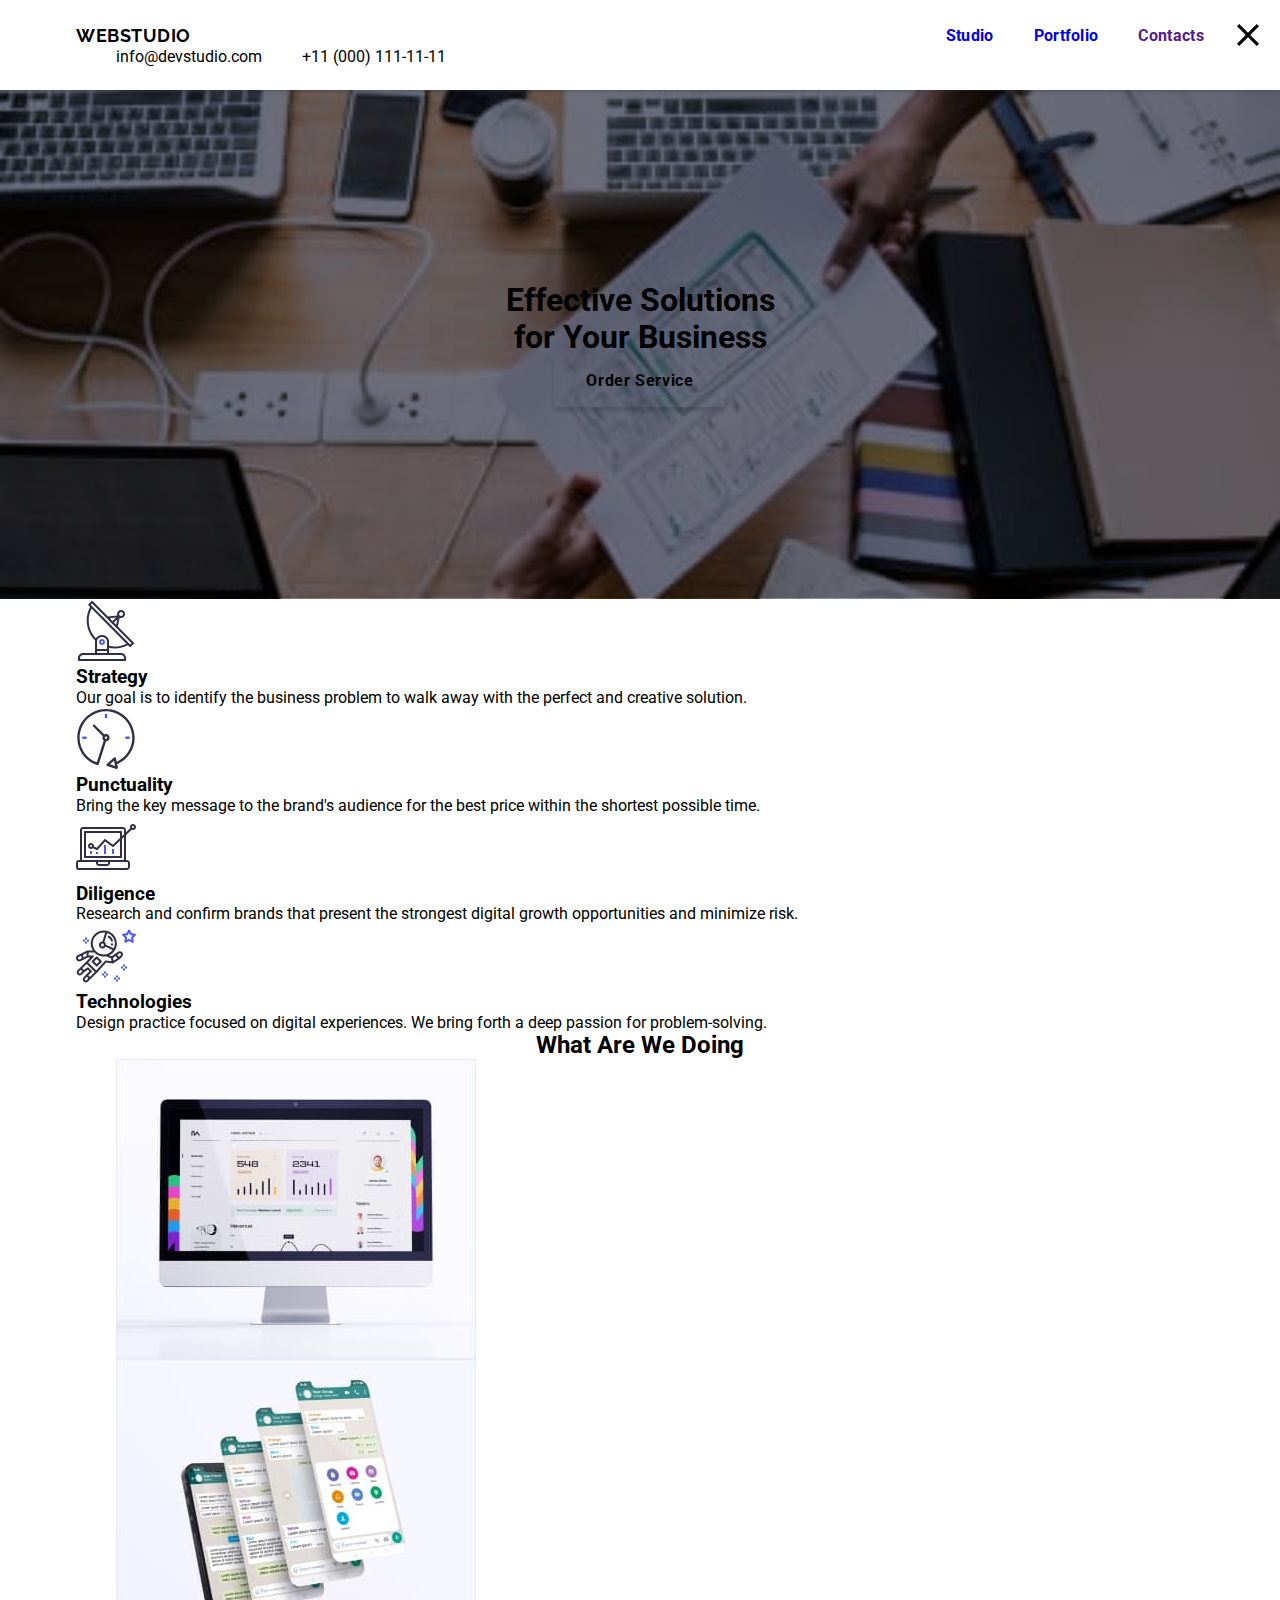
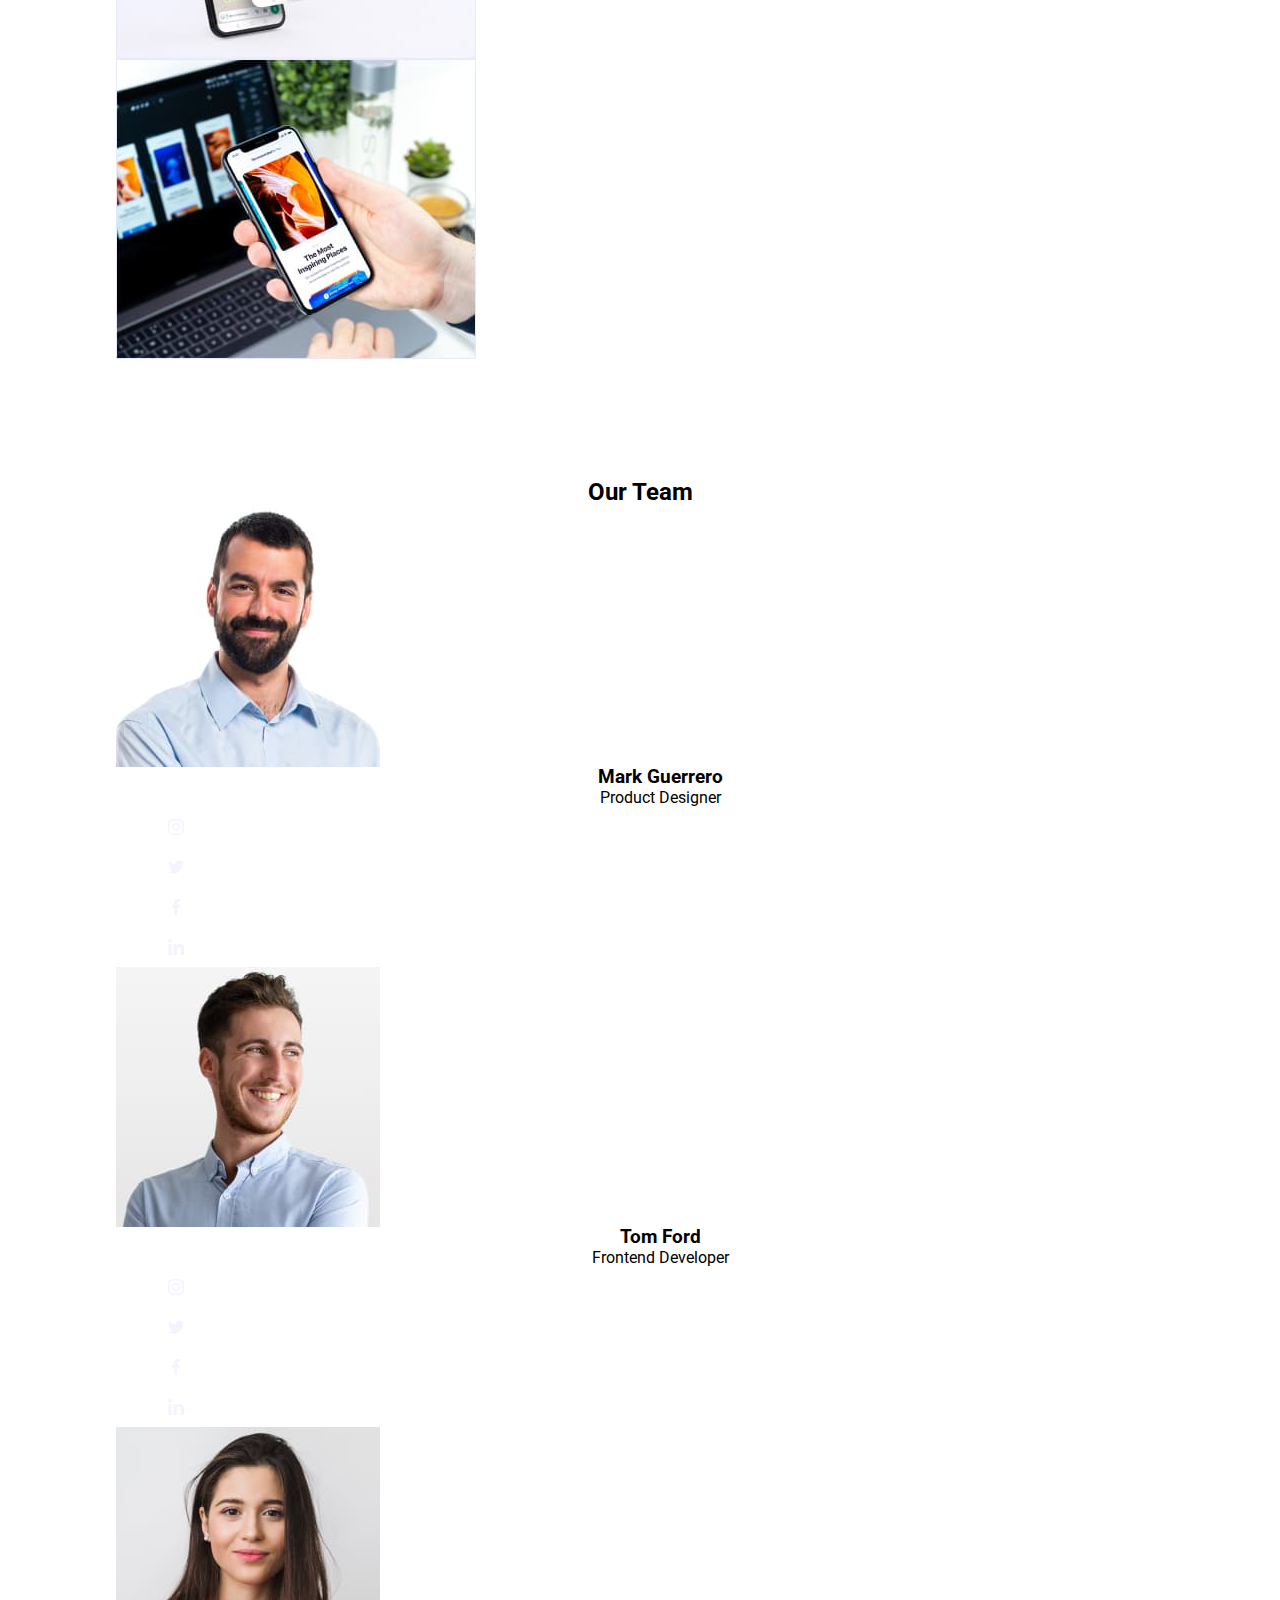
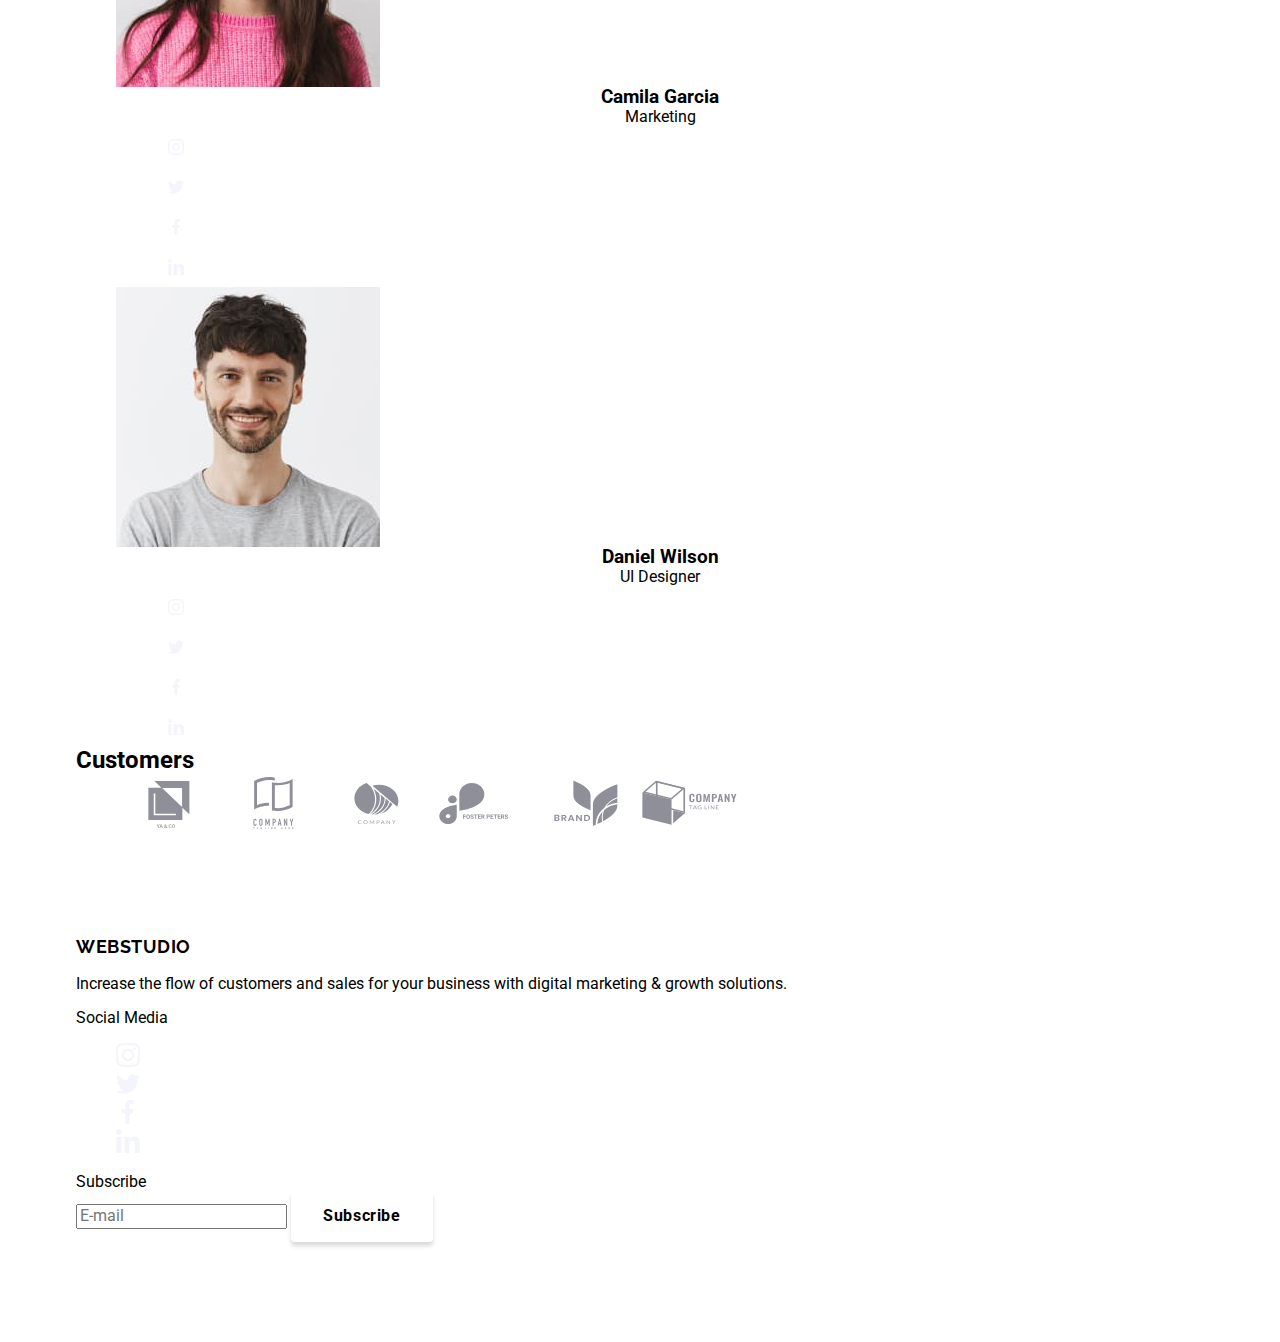
==== commit f8a40e1e: "benefits hidden for up to 479px view" ====
--- a/index.html
+++ b/index.html
@@ -23,8 +23,8 @@
             class="header__logo"><span class="header__logo--blue">Web</span>Studio</a
           >
 
-          <!--Mobile menu begins-->
-          <button type="button" class="menu-button is-open" data-menu-button
+          <!--Mobile menu BEM begins-->
+          <!-- <button type="button" class="menu-button is-open" data-menu-button
           aria-expanded="false"
           >
             <svg class="menu-button__cross-icon" width="32" height="22"
@@ -84,9 +84,81 @@
                   
                 
               </div>
+            </div> -->
+
+            <!--Mobile menu BEM ends -->
+
+            <!--Mobile menu no BEM begins -->
+             <!--Mobile menu begins-->
+          <button type="button" class="menu-button is-open" data-menu-button
+          aria-expanded="false"
+          >
+            <svg class="button-cross-icon" width="32" height="22"
+            aria-label="Mobile menu switcher">
+              <use class="icon-menu" href="./images/icons.svg#icon-menu"></use>
+              <use class="icon-cross" href="./images/icons.svg#icon-modal-cross"></use>
+            </svg>
+          </button>
+          <div class="menu-container" data-menu>
+              <div class="menu-container-flex">
+                
+                
+                
+                  
+                    <ul class="menu-container-items list">
+                      
+                      <li><a class="menu-container-pages" href="./index.html">Studio</a></li>
+                      <li><a class="menu-container-pages" href="./portfolio.html">Portfolio</a></li>
+                      <li><a class="menu-container-pages" href="">Contacts</a></li>
+                    
+                      </ul>
+                      
+                      <div>
+                        <a class="menu-container-phone" href="href=tel:+11(000)111-11-11">+11(000)111-11-11</a>
+                        <a class="menu-container-email" href="mailto:info@devstudio.com">info@devstudio.com</a>
+                        <ul class="menu-social-icons list">
+                          <li class="social-icon">
+                            <a href="" class="social-icons-link">
+                              <svg class="social-icon-illustration" width="16" height="16">
+                                <use href="./images/icons.svg#icon-instagram"></use>
+                              </svg>
+                          </a>
+          
+                          <li class="social-icon">
+                            <a href="" class="social-icons-link">
+                              <svg class="social-icon-illustration" width="16" height="16">
+                                <use href="./images/icons.svg#icon-twitter"></use>
+                              </svg>
+                          </a>
+                          </li>
+          
+                          <li class="social-icon">
+                            <a href="" class="social-icons-link">
+                              <svg class="social-icon-illustration" width="16" height="16">
+                                <use href="./images/icons.svg#icon-facebook"></use>
+                              </svg>
+                          </a>
+                          </li>
+          
+                          <li class="social-icon">
+                            <a href="" class="social-icons-link">
+                              <svg class="social-icon-illustration" width="16" height="16">
+                                <use href="./images/icons.svg#icon-linkedin"></use>
+                              </svg>
+                          </a>
+                          </li>
+                        </ul>  
+                      </div>
+                  
+                
+                  
+                
+              </div>
             </div>
 
             <!--Mobile menu ends -->
+             <!--Mobile menu no BEM ends -->
+
 
 
           <ul class="list header__main-navigation">
--- a/css/main.min.css
+++ b/css/main.min.css
@@ -1 +1 @@
-:root{--accent-color: #4d5ae5;--accent-clicked-butoon: #404bbf;--title-text-color: #2e2f42;--primary-text-color: #434455;--primary-background-color: #fff;--secondary-background-color: #f4f4fd;--dark-background-color: #2e2f42}body{background-color:var(--primary-background-color);color:var(--primary-text-color);font-family:Roboto,sans-serif,Arial,Helvetica,sans-serif;font-size:16px}.is-open .body-no-scroll{height:100vh;width:100vw;-ms-touch-action:none;touch-action:none;-webkit-overflow-scrolling:none;overflow:hidden;-ms-scroll-chaining:none;overscroll-behavior:none}.container{max-width:1158px;margin:0 auto;padding:0 15px 0 15px}@media screen and (max-width: 479px){.container{max-width:479px}}@media screen and (min-width: 480px){.container{width:480px}.section{padding:96px 0 96px 0}.section-smaller-top{padding:48px 0 96px 0}}@media screen and (min-width: 768px){.container{width:768px}.section{padding:96px 0 96px 0}.section-smaller-top{padding:64px 0 96px 0}}@media screen and (min-width: 1200px){.container{width:1158px}.section{padding:120px 0 120px 0}.section-smaller-top{padding:96px 0 96px 0}}.section-no-padding{padding:0}.section-no-top-padding{padding:0;padding-bottom:120px}h1,h2,h3,h4,h5,h6,p,ul{margin-top:0;margin-bottom:0}img{display:block}.list{list-style:none}footer{background-color:var(--dark-background-color);color:var(--primary-background-color);padding:100px 0 100px 0}.menu-container{display:none;position:fixed;top:0;left:0;background-color:var(--primary-background-color);width:100vw;height:100vh}.menu-container-small{display:-webkit-box;display:-ms-flexbox;display:flex;-webkit-box-orient:vertical;-webkit-box-direction:normal;-ms-flex-direction:column;flex-direction:column;-webkit-box-pack:justify;-ms-flex-pack:justify;justify-content:space-between}.menu-container-flex{display:-webkit-box;display:-ms-flexbox;display:flex;-webkit-box-orient:vertical;-webkit-box-direction:normal;-ms-flex-direction:column;flex-direction:column;-webkit-box-pack:justify;-ms-flex-pack:justify;justify-content:space-between;height:100vh;padding:40px}.menu-button{cursor:pointer;z-index:2;position:absolute;top:24px;right:16px}.menu-container.is-open{display:block;position:fixed;z-index:1}.menu-container-items{padding-left:0;margin-top:40px}.menu-container-pages{display:block;font-family:"Roboto",sans-serif;font-size:36px;font-weight:700;line-height:1.11;color:var(--title-text-color);letter-spacing:.02em;text-transform:capitalize;margin-bottom:40px}.menu-container-pages:hover,.menu-container-pages:focus{color:var(--accent-color)}.menu-container-phone{font-family:"Roboto";font-style:normal;font-weight:600;font-size:36px;line-height:1.33;color:var(--accent-color)}.menu-container-email{display:block;font-family:"Roboto";font-style:normal;font-weight:500;font-size:20px;line-height:1.2;color:var(--title-text-color);margin-top:40px}.menu-social-icons{display:-webkit-box;display:-ms-flexbox;display:flex;gap:56px;padding-left:0;margin-top:48px}.header{position:relative;padding-top:24px;padding-bottom:24px;-webkit-box-shadow:0px 2px 1px rgba(46,47,66,.08),0px 1px 1px rgba(46,47,66,.16),0px 1px 6px rgba(46,47,66,.08);box-shadow:0px 2px 1px rgba(46,47,66,.08),0px 1px 1px rgba(46,47,66,.16),0px 1px 6px rgba(46,47,66,.08)}.site-navigation{-webkit-box-align:center;-ms-flex-align:center;align-items:center;-webkit-box-pack:justify;-ms-flex-pack:justify;justify-content:space-between}.navigation{display:-webkit-box;display:-ms-flexbox;display:flex;-webkit-box-align:center;-ms-flex-align:center;align-items:center;-webkit-box-pack:justify;-ms-flex-pack:justify;justify-content:space-between}.menu-container{position:absolute;overflow-y:scroll}.mobile-menu-container{position:fixed}.menu-button .icon-cross{display:block}.menu-button .icon-menu{display:none}.menu-button.is-open .icon-cross{display:none}.menu-button.is-open .icon-menu{display:block}.menu-button{display:-webkit-inline-box;display:-ms-inline-flexbox;display:inline-flex;background-color:rgba(0,0,0,0);border:none;stroke:var(--title-text-color);cursor:pointer;margin:0;padding:0}.button{font-family:Roboto,sans-serif;font-size:16px;line-height:1.17;font-weight:700;letter-spacing:.04em;background-color:var(--accent-color);color:var(--primary-background-color);cursor:pointer;border:none;padding:16px 32px 16px 32px;-webkit-box-shadow:0px 4px 4px rgba(0,0,0,.15);box-shadow:0px 4px 4px rgba(0,0,0,.15);border-radius:4px;-webkit-transition:background-color 250ms cubic-bezier(0.4, 0, 0.2, 1);transition:background-color 250ms cubic-bezier(0.4, 0, 0.2, 1)}.button:hover,.button:focus{background-color:var(--accent-clicked-butoon)}.button-light{font-family:Roboto,sans-serif;font-size:16px;line-height:1.5;font-weight:700;letter-spacing:.04em;color:var(--accent-color);background-color:var(--secondary-background-color);cursor:pointer;border:1px solid #e7e9fc;padding:12px 24px;border-radius:4px;margin-right:24px;-webkit-box-shadow:none;box-shadow:none;-webkit-transition:background-color 250ms cubic-bezier(0.4, 0, 0.2, 1),color 250ms cubic-bezier(0.4, 0, 0.2, 1),border 250ms cubic-bezier(0.4, 0, 0.2, 1),-webkit-box-shadow 250ms cubic-bezier(0.4, 0, 0.2, 1);transition:background-color 250ms cubic-bezier(0.4, 0, 0.2, 1),color 250ms cubic-bezier(0.4, 0, 0.2, 1),border 250ms cubic-bezier(0.4, 0, 0.2, 1),-webkit-box-shadow 250ms cubic-bezier(0.4, 0, 0.2, 1);transition:background-color 250ms cubic-bezier(0.4, 0, 0.2, 1),color 250ms cubic-bezier(0.4, 0, 0.2, 1),border 250ms cubic-bezier(0.4, 0, 0.2, 1),box-shadow 250ms cubic-bezier(0.4, 0, 0.2, 1);transition:background-color 250ms cubic-bezier(0.4, 0, 0.2, 1),color 250ms cubic-bezier(0.4, 0, 0.2, 1),border 250ms cubic-bezier(0.4, 0, 0.2, 1),box-shadow 250ms cubic-bezier(0.4, 0, 0.2, 1),-webkit-box-shadow 250ms cubic-bezier(0.4, 0, 0.2, 1)}.button-light:last-child{margin-right:0}.button-light:hover,.button-light:focus{color:var(--primary-background-color);background-color:var(--accent-color);border:1px solid var(--accent-color);-webkit-box-shadow:0px 3px 1px rgba(0,0,0,.1),0px 2px 1px rgba(0,0,0,.08),0px 2px 2px rgba(0,0,0,.12);box-shadow:0px 3px 1px rgba(0,0,0,.1),0px 2px 1px rgba(0,0,0,.08),0px 2px 2px rgba(0,0,0,.12)}.logo-footer{color:var(--primary-background-color);font-family:Raleway,sans-serif;font-weight:700;font-size:18px;line-height:1.33;letter-spacing:.03em;text-transform:uppercase}.logo{color:var(--title-text-color);font-family:Raleway,sans-serif;font-weight:700;font-size:18px;line-height:1.33;letter-spacing:.03em;text-transform:uppercase;margin-right:77px}nav a,footer a{text-decoration:none}.blue-logo{color:var(--accent-color)}.main-navigation{display:-webkit-box;display:-ms-flexbox;display:flex;padding-left:0;gap:40px}.main-navigation li{display:block}.main-navigation a{color:var(--title-text-color);text-decoration:none;font-weight:700;font-size:16px;line-height:1.5;letter-spacing:.02em;-webkit-transition:color 250ms cubic-bezier(0.4, 0, 0.2, 1);transition:color 250ms cubic-bezier(0.4, 0, 0.2, 1)}.main-navigation-link{position:relative}.active a{color:var(--accent-color)}.active a::after{content:"";display:inline-block;position:absolute;bottom:-100%;left:0;background-color:var(--accent-color);width:100%;height:4px;border-radius:2px}.main-navigation a:hover,.main-navigation a:focus{color:var(--accent-color)}.benefits{padding-left:0;gap:24px}.benefit-icons{display:-webkit-box;display:-ms-flexbox;display:flex;background-color:var(--secondary-background-color);height:112px;margin-bottom:8px;-webkit-box-pack:center;-ms-flex-pack:center;justify-content:center;-webkit-box-align:center;-ms-flex-align:center;align-items:center}.services{padding-left:0}.services li{margin-right:24px}.services li:last-child{margin-right:0}.contacts{display:-webkit-box;display:-ms-flexbox;display:flex}.contacts>a{font-family:inherit;color:var(--primary-text-color);text-decoration:none;margin-left:40px;-webkit-transition:color 250ms cubic-bezier(0.4, 0, 0.2, 1);transition:color 250ms cubic-bezier(0.4, 0, 0.2, 1)}.contacts>a:hover,.contacts>a:focus{color:var(--accent-color)}.hero{-webkit-box-align:center;-ms-flex-align:center;align-items:center;padding:192px 0 192px 0;color:var(--primary-background-color);text-align:center;background-image:-webkit-gradient(linear, left top, right top, from(rgba(46, 47, 66, 0.7)), to(rgba(46, 47, 66, 0.7))),url(../images/hero-bcg-mobile.jpeg);background-image:linear-gradient(to right, rgba(46, 47, 66, 0.7), rgba(46, 47, 66, 0.7)),url(../images/hero-bcg-mobile.jpeg);background-blend-mode:multiply;background-repeat:no-repeat;background-size:cover;background-position:center;margin:0 auto}@media screen and (min-device-pixel-ratio: 2)and (max-width: 479px),screen and (-webkit-min-device-pixel-ratio: 2)and (max-width: 479px),screen and (min-resolution: 192dpi)and (max-width: 479px),screen and (min-resolution: 2dppx)and (max-width: 479px){.hero{background-image:-webkit-gradient(linear, left top, right top, from(rgba(46, 47, 66, 0.7)), to(rgba(46, 47, 66, 0.7))),url(../images/hero-bcg-mobile@2x.jpeg);background-image:linear-gradient(to right, rgba(46, 47, 66, 0.7), rgba(46, 47, 66, 0.7)),url(../images/hero-bcg-mobile@2x.jpeg)}}@media screen and (min-device-pixel-ratio: 2)and (min-width: 480px),screen and (-webkit-min-device-pixel-ratio: 2)and (min-width: 480px),screen and (min-resolution: 192dpi)and (min-width: 480px),screen and (min-resolution: 2dppx)and (min-width: 480px){.hero{background-image:-webkit-gradient(linear, left top, right top, from(rgba(46, 47, 66, 0.7)), to(rgba(46, 47, 66, 0.7))),url(../images/hero-bcg-mobile@2x.jpeg);background-image:linear-gradient(to right, rgba(46, 47, 66, 0.7), rgba(46, 47, 66, 0.7)),url(../images/hero-bcg-mobile@2x.jpeg)}}@media screen and (min-device-pixel-ratio: 2)and (min-width: 768px),screen and (-webkit-min-device-pixel-ratio: 2)and (min-width: 768px),screen and (min-resolution: 192dpi)and (min-width: 768px),screen and (min-resolution: 2dppx)and (min-width: 768px){.hero{background-image:-webkit-gradient(linear, left top, right top, from(rgba(46, 47, 66, 0.7)), to(rgba(46, 47, 66, 0.7))),url(../images/hero-bcg-tablet@2x.jpeg);background-image:linear-gradient(to right, rgba(46, 47, 66, 0.7), rgba(46, 47, 66, 0.7)),url(../images/hero-bcg-tablet@2x.jpeg)}}@media screen and (min-device-pixel-ratio: 2)and (min-width: 1200px),screen and (-webkit-min-device-pixel-ratio: 2)and (min-width: 1200px),screen and (min-resolution: 192dpi)and (min-width: 1200px),screen and (min-resolution: 2dppx)and (min-width: 1200px){.hero{background-image:-webkit-gradient(linear, left top, right top, from(rgba(46, 47, 66, 0.7)), to(rgba(46, 47, 66, 0.7))),url(../images/people-office@2x.jpg);background-image:linear-gradient(to right, rgba(46, 47, 66, 0.7), rgba(46, 47, 66, 0.7)),url(../images/people-office@2x.jpg)}}.hero-title{font-size:56px;line-height:1.07;color:var(--primary-background-color);margin-bottom:48px}.heading-second-level{font-size:36px;line-height:1.33;margin-bottom:72px}.our-services{text-align:center}.our-team{text-align:center;background-color:var(--secondary-background-color)}.our-team-member li:last-child{margin-right:0}.our-team-member li:first-child{padding-right:0;padding-left:0}.our-team-list{padding-left:0}.our-team-list .social-icons{display:-webkit-box;display:-ms-flexbox;display:flex;gap:24px;padding:12px 16px 36px 16px}.our-team-description{padding:32px 0 12px 0}.our-team-list>h3{font-size:20px;line-height:1.2}.our-team-list h3{margin-bottom:8px}.social-icons-link{display:-webkit-box;display:-ms-flexbox;display:flex;-webkit-box-align:center;-ms-flex-align:center;align-items:center;-webkit-box-pack:center;-ms-flex-pack:center;justify-content:center;width:40px;height:40px;background-color:var(--accent-color);border-radius:50%;-webkit-transition:background-color 250ms cubic-bezier(0.4, 0, 0.2, 1);transition:background-color 250ms cubic-bezier(0.4, 0, 0.2, 1)}.social-icons-link:hover,.social-icons-link:focus{background-color:var(--accent-clicked-butoon)}footer{-webkit-box-align:center;-ms-flex-align:center;align-items:center}.footer-wrap{display:-webkit-box;display:-ms-flexbox;display:flex;-webkit-box-orient:vertical;-webkit-box-direction:normal;-ms-flex-direction:column;flex-direction:column;-webkit-box-align:center;-ms-flex-align:center;align-items:center}footer p{margin-top:16px}.footer-social-icons{display:-webkit-box;display:-ms-flexbox;display:flex;-webkit-box-pack:center;-ms-flex-pack:center;justify-content:center;gap:16px;padding-left:0}.footer-social-heading{margin-top:0;font-family:"Roboto" sans-serif;font-weight:700;font-size:16px;line-height:1.5;letter-spacing:.02em;color:var(--primary-background-color)}.footer-icon-1{display:-webkit-box;display:-ms-flexbox;display:flex;padding:8px;border-radius:50%;background-color:rgba(255,255,255,.1);-webkit-transition:background-color 250ms cubic-bezier(0.4, 0, 0.2, 1);transition:background-color 250ms cubic-bezier(0.4, 0, 0.2, 1)}.footer-icon-illustration{-webkit-box-pack:center;-ms-flex-pack:center;justify-content:center;-webkit-box-align:center;-ms-flex-align:center;align-items:center}.footer-icon-1:hover,.footer-icon-1:focus{background-color:#31d0aa}.btn{padding:0;margin:0}.form-btn-submit{background-color:var(--accent-color);border:none;color:var(--primary-background-color);padding:8px 64px 8px 24px;border-radius:4px;font-family:"Roboto",sans-serif;font-weight:700;font-size:16px;line-height:1.5;letter-spacing:.06em;margin-left:12px}.footer-form-elements{display:-webkit-box;display:-ms-flexbox;display:flex;-webkit-box-orient:vertical;-webkit-box-direction:normal;-ms-flex-direction:column;flex-direction:column;-webkit-box-align:center;-ms-flex-align:center;align-items:center;margin-top:16px;position:relative}.form-btn-submit::before{content:"";display:block;position:absolute;top:70%;left:45%;width:24px;height:20px;background-image:url(../images/send.svg);background-repeat:no-repeat;background-size:cover;-webkit-transform:translate(-50%, -50%);transform:translate(-50%, -50%)}.input-subscribe::-webkit-input-placeholder{font-family:"Roboto",sans-serif;font-size:12px;line-height:2;letter-spacing:.04em;color:rgba(255,255,255,.6)}.input-subscribe::-moz-placeholder{font-family:"Roboto",sans-serif;font-size:12px;line-height:2;letter-spacing:.04em;color:rgba(255,255,255,.6)}.input-subscribe:-ms-input-placeholder{font-family:"Roboto",sans-serif;font-size:12px;line-height:2;letter-spacing:.04em;color:rgba(255,255,255,.6)}.input-subscribe::-ms-input-placeholder{font-family:"Roboto",sans-serif;font-size:12px;line-height:2;letter-spacing:.04em;color:rgba(255,255,255,.6)}.input-subscribe::placeholder{font-family:"Roboto",sans-serif;font-size:12px;line-height:2;letter-spacing:.04em;color:rgba(255,255,255,.6)}.input-subscribe:focus,.input-subscribe{color:var(--primary-background-color);padding-left:16px;font-family:"Roboto",sans-serif;font-size:12px;line-height:2;letter-spacing:.04em}.input-subscribe:focus::-webkit-input-placeholder{color:rgba(0,0,0,0)}.input-subscribe:focus::-moz-placeholder{color:rgba(0,0,0,0)}.input-subscribe:focus:-ms-input-placeholder{color:rgba(0,0,0,0)}.input-subscribe:focus::-ms-input-placeholder{color:rgba(0,0,0,0)}.input-subscribe:focus::placeholder{color:rgba(0,0,0,0)}.customers{text-align:center}.customer-logo-element:hover,.customer-logo-element:focus{border:1px solid var(--accent-color);cursor:pointer}.customer-logo-first:hover,.customer-logo-first:focus{cursor:pointer;fill:currentColor;color:var(--accent-color)}.customer-logo-element:hover .customer-logo,.customer-logo-element:focus .customer-logo{color:var(--accent-color);cursor:pointer}.customer-logo{color:currentColor;-webkit-transition:color 250ms cubic-bezier(0.4, 0, 0.2, 1);transition:color 250ms cubic-bezier(0.4, 0, 0.2, 1)}.customer-logo-first{fill:currentColor;color:#8e8f99;-webkit-transition:color 250ms cubic-bezier(0.4, 0, 0.2, 1);transition:color 250ms cubic-bezier(0.4, 0, 0.2, 1)}.backdrop{position:fixed;top:0;left:0;width:100%;height:100%;background-color:rgba(46,47,66,.4);opacity:1;-webkit-transition:opacity 250ms cubic-bezier(0.4, 0, 0.2, 1);transition:opacity 250ms cubic-bezier(0.4, 0, 0.2, 1)}.backdrop.is-hidden{opacity:0;pointer-events:none;-webkit-transition:opacity 250ms cubic-bezier(0.4, 0, 0.2, 1);transition:opacity 250ms cubic-bezier(0.4, 0, 0.2, 1)}.modal-wrap{padding:24px}.backdrop.is-hidden .modal{-webkit-transform:translate(-50%, -50%) scale(0.5);transform:translate(-50%, -50%) scale(0.5)}.modal{display:-webkit-box;display:-ms-flexbox;display:flex;position:absolute;-webkit-box-pack:center;-ms-flex-pack:center;justify-content:center;top:50%;left:50%;background-color:#fcfcfc;-webkit-box-shadow:0px 1px 1px rgba(0,0,0,.14),0px 1px 3px rgba(0,0,0,.12),0px 2px 1px rgba(0,0,0,.2);box-shadow:0px 1px 1px rgba(0,0,0,.14),0px 1px 3px rgba(0,0,0,.12),0px 2px 1px rgba(0,0,0,.2);border-radius:4px;-webkit-transform:translate(-50%, -50%) scale(1);transform:translate(-50%, -50%) scale(1);-webkit-transition:-webkit-transform 250ms cubic-bezier(0.4, 0, 0.2, 1);transition:-webkit-transform 250ms cubic-bezier(0.4, 0, 0.2, 1);transition:transform 250ms cubic-bezier(0.4, 0, 0.2, 1);transition:transform 250ms cubic-bezier(0.4, 0, 0.2, 1), -webkit-transform 250ms cubic-bezier(0.4, 0, 0.2, 1)}.modal-window-button{cursor:pointer;display:-webkit-box;display:-ms-flexbox;display:flex;-webkit-box-pack:center;-ms-flex-pack:center;justify-content:center;-webkit-box-align:center;-ms-flex-align:center;align-items:center;width:24px;height:24px;background-color:#e7e9fc;border:1px solid rgba(0,0,0,.1);border-radius:50%;-webkit-box-shadow:none;box-shadow:none;-webkit-transition:background-color 250ms cubic-bezier(0.4, 0, 0.2, 1);transition:background-color 250ms cubic-bezier(0.4, 0, 0.2, 1);margin-left:auto;margin-bottom:24px}.modal-window-button:hover,.modal-window-button:focus{border:none;background-color:var(--accent-color)}.modal-window-button:hover .modal-window-cross{fill:var(--primary-background-color)}.modal-window-cross{fill:#000}.order-service-text{font-family:"Roboto",sans-serif;font-weight:600;font-size:16px;line-height:1.5;text-align:center;letter-spacing:.02em;color:var(--title-text-color);margin-bottom:16px}.order-service-label{display:-webkit-box;display:-ms-flexbox;display:flex;position:relative;width:360px;-webkit-box-orient:vertical;-webkit-box-direction:normal;-ms-flex-direction:column;flex-direction:column;font-family:"Roboto" sans-serif;font-size:12px;line-height:1.17;letter-spacing:.01em;color:#8e8f99}.order-service-label>textarea{resize:none;border:1px solid rgba(33,33,33,.2);border-radius:4px;margin-top:4px;margin-bottom:16px}.service-label-row{display:-webkit-box;display:-ms-flexbox;display:flex;position:absolute;left:16px;-webkit-box-orient:horizontal;-webkit-box-direction:normal;-ms-flex-direction:row;flex-direction:row;width:360px;font-family:"Roboto" sans-serif;font-size:12px;line-height:1.17;letter-spacing:.01em;color:#8e8f99;-webkit-box-align:center;-ms-flex-align:center;align-items:center}.service-label-row>input{margin-right:8px}.form-input-comment::-webkit-input-placeholder{font-family:"Roboto",sans-serif;font-size:12px;line-height:1.17;letter-spacing:.01em;color:rgba(117,117,117,.5)}.form-input-comment::-moz-placeholder{font-family:"Roboto",sans-serif;font-size:12px;line-height:1.17;letter-spacing:.01em;color:rgba(117,117,117,.5)}.form-input-comment:-ms-input-placeholder{font-family:"Roboto",sans-serif;font-size:12px;line-height:1.17;letter-spacing:.01em;color:rgba(117,117,117,.5)}.form-input-comment::-ms-input-placeholder{font-family:"Roboto",sans-serif;font-size:12px;line-height:1.17;letter-spacing:.01em;color:rgba(117,117,117,.5)}.form-input-comment::placeholder{font-family:"Roboto",sans-serif;font-size:12px;line-height:1.17;letter-spacing:.01em;color:rgba(117,117,117,.5)}.form-input-comment:focus::-webkit-input-placeholder{color:rgba(0,0,0,0)}.form-input-comment:focus::-moz-placeholder{color:rgba(0,0,0,0)}.form-input-comment:focus:-ms-input-placeholder{color:rgba(0,0,0,0)}.form-input-comment:focus::-ms-input-placeholder{color:rgba(0,0,0,0)}.form-input-comment:focus::placeholder{color:rgba(0,0,0,0)}.btn-modal{display:block;width:170px;margin:0 auto;margin-top:40px}.input-name-field>input,.form-input-phone>input,.form-input-email>input{height:40px;width:360px;border:1px solid rgba(33,33,33,.2);border-radius:4px;margin-bottom:8px;margin-top:4px;padding-left:34px;-webkit-transition:border 250ms cubic-bezier(0.4, 0, 0.2, 1);transition:border 250ms cubic-bezier(0.4, 0, 0.2, 1)}.order-service-label>textarea{padding:8px 16px;-webkit-transition:border 250ms cubic-bezier(0.4, 0, 0.2, 1);transition:border 250ms cubic-bezier(0.4, 0, 0.2, 1)}.order-service-label{position:relative}.input-name-person{position:absolute;top:55%;left:26px;-webkit-transform:translate(-50%, -50%);transform:translate(-50%, -50%);-webkit-transition:fill 250ms cubic-bezier(0.4, 0, 0.2, 1);transition:fill 250ms cubic-bezier(0.4, 0, 0.2, 1)}.input-name-phone{position:absolute;top:58%;left:26px;-webkit-transform:translate(-50%, -50%);transform:translate(-50%, -50%);-webkit-transition:fill 250ms cubic-bezier(0.4, 0, 0.2, 1);transition:fill 250ms cubic-bezier(0.4, 0, 0.2, 1)}.input-name-email{position:absolute;top:58%;left:26px;-webkit-transform:translate(-50%, -50%);transform:translate(-50%, -50%);-webkit-transition:fill 250ms cubic-bezier(0.4, 0, 0.2, 1);transition:fill 250ms cubic-bezier(0.4, 0, 0.2, 1)}.input-name-field input:focus,.form-input-phone input:focus,.form-input-email input:focus,.order-service-label textarea:focus{border:1px solid var(--accent-color)}.input-name-field:focus-within+svg,.form-input-phone:focus-within+svg,.form-input-email:focus-within+svg{fill:var(--accent-color)}.order-service-comment{-webkit-appearance:none;-moz-appearance:none;appearance:none}.checkbox-icon{display:inline-block;width:16px;height:16px;border:1.25px solid var(--title-text-color);border-radius:2px;-webkit-transition:background-color 250ms cubic-bezier(0.4, 0, 0.2, 1),border 250ms cubic-bezier(0.4, 0, 0.2, 1);transition:background-color 250ms cubic-bezier(0.4, 0, 0.2, 1),border 250ms cubic-bezier(0.4, 0, 0.2, 1);margin-right:8px}.order-service-comment:checked+.checkbox-icon{background-color:var(--accent-color);border:none;background-image:url(../images/tick.svg);background-repeat:no-repeat;background-size:cover}.privacy-policy-link{color:var(--accent-clicked-butoon);padding-left:4px;cursor:pointer;text-decoration:underline}.heading-third-level{font-size:20px;line-height:1.2;letter-spacing:.02em}.portfolio-menu{display:-webkit-inline-box;display:-ms-inline-flexbox;display:inline-flex;padding-left:0;margin-bottom:48px}.portfolio-items{padding-left:0;display:-webkit-box;display:-ms-flexbox;display:flex;-ms-flex-wrap:wrap;flex-wrap:wrap;row-gap:48px;-webkit-column-gap:24px;-moz-column-gap:24px;column-gap:24px}.portfolio-items h2{margin-bottom:8px}.portfolio-image-wrap{position:relative;overflow:hidden}.portfolio-image-overlay::before{content:"";position:absolute;display:inline-block;width:100%;height:100%;background-color:var(--accent-color);-webkit-transform:translateY(100%);transform:translateY(100%);-webkit-transition:-webkit-transform 250ms cubic-bezier(0.4, 0, 0.2, 1);transition:-webkit-transform 250ms cubic-bezier(0.4, 0, 0.2, 1);transition:transform 250ms cubic-bezier(0.4, 0, 0.2, 1);transition:transform 250ms cubic-bezier(0.4, 0, 0.2, 1), -webkit-transform 250ms cubic-bezier(0.4, 0, 0.2, 1)}.portfolio-element-link:hover .portfolio-image-overlay::before{-webkit-transform:translateY(0%);transform:translateY(0%)}.portfolio-image-text-over{position:absolute;top:0;left:0;padding:40px 32px;font-family:"Roboto",sans-serif;font-size:16px;line-height:1.5;color:var(--primary-background-color);letter-spacing:.02em;-webkit-transform:translateY(200%);transform:translateY(200%);-webkit-transition:-webkit-transform 250ms cubic-bezier(0.4, 0, 0.2, 1);transition:-webkit-transform 250ms cubic-bezier(0.4, 0, 0.2, 1);transition:transform 250ms cubic-bezier(0.4, 0, 0.2, 1);transition:transform 250ms cubic-bezier(0.4, 0, 0.2, 1), -webkit-transform 250ms cubic-bezier(0.4, 0, 0.2, 1)}.portfolio-element-link:hover .portfolio-image-text-over{-webkit-transform:translateY(0%);transform:translateY(0%)}.portfolio-description{padding:32px 16px;-webkit-box-shadow:0px 1px 6px rgba(46,47,66,.08);box-shadow:0px 1px 6px rgba(46,47,66,.08)}.portfolio-card:hover{-webkit-box-shadow:0px 1px 6px rgba(46,47,66,.08);box-shadow:0px 1px 6px rgba(46,47,66,.08);cursor:pointer}@media screen and (max-width: 479px){.container{max-width:479px}.section{padding:96px 0 96px 0}.section-smaller-space{padding:48px 0 96px 0}.hero{max-width:479px}.section-no-top-padding{display:none}.main-navigation{display:none}.contacts{display:none}.hero-title{font-size:36px;line-height:1.11}.benefit-icons{display:none}.benefits h3{font-size:36px;line-height:.9;text-align:center;margin-bottom:8px}.benefits li{font-size:16px;line-height:1.5;letter-spacing:.02em;max-width:396px;margin:0 auto;margin-bottom:72px}.benefits li:last-child{margin-bottom:0}.our-team{display:-webkit-box;display:-ms-flexbox;display:flex}.our-team-member{width:264px;background-color:var(--primary-background-color);margin-right:24px;-webkit-box-shadow:0px 1px 6px rgba(46,47,66,.08),0px 1px 1px rgba(46,47,66,.16),0px 2px 1px rgba(46,47,66,.08);box-shadow:0px 1px 6px rgba(46,47,66,.08),0px 1px 1px rgba(46,47,66,.16),0px 2px 1px rgba(46,47,66,.08);border-radius:0px 0px 4px 4px;margin:0 auto;margin-bottom:72px}.customer-logo-element{display:inline-block;border:1px solid #8e8f99;border-radius:4px;padding:16px 40px;-webkit-transition:border 250ms cubic-bezier(0.4, 0, 0.2, 1);transition:border 250ms cubic-bezier(0.4, 0, 0.2, 1)}.customers-logos{display:-webkit-box;display:-ms-flexbox;display:flex;-ms-flex-wrap:wrap;flex-wrap:wrap;gap:16px;row-gap:72px;-webkit-box-pack:center;-ms-flex-pack:center;justify-content:center;padding-left:0px}.our-team-member:last-child{margin-bottom:0}.logo-footer{display:block;margin-bottom:16px;text-align:center}.footer-wrap{display:-webkit-box;display:-ms-flexbox;display:flex;-webkit-box-orient:vertical;-webkit-box-direction:normal;-ms-flex-direction:column;flex-direction:column;-webkit-box-align:center;-ms-flex-align:center;align-items:center}.footer-social-heading{text-align:center}.footer-social{margin-bottom:72px}.footer-text{font-size:16px;line-height:1.5;letter-spacing:.02em;width:264px;margin:0 auto;margin-bottom:72px}.input-subscribe{width:280px;padding:0;padding-left:16px;margin:0;margin-bottom:16px;height:40px;background-color:rgba(0,0,0,0);border:1px solid rgba(255,255,255,.3);border-radius:4px}.form-btn-submit{margin-left:0}.form-btn-submit::before{top:78%;left:64%}.portfolio-items{padding-left:0;display:-webkit-box;display:-ms-flexbox;display:flex;-webkit-box-orient:vertical;-webkit-box-direction:normal;-ms-flex-direction:column;flex-direction:column;-ms-flex-wrap:wrap;flex-wrap:wrap;row-gap:48px;-webkit-column-gap:24px;-moz-column-gap:24px;column-gap:24px}.portfolio-menu{-ms-flex-wrap:wrap;flex-wrap:wrap;max-width:320px;gap:16px}.portfolio-card{max-width:100%}.portfolio-image{max-width:100%}.portfolio-image-text-over{line-height:1.5}}@media screen and (min-width: 480px){.hero{background-image:-webkit-gradient(linear, left top, right top, from(rgba(46, 47, 66, 0.7)), to(rgba(46, 47, 66, 0.7))),url(../images/hero-bcg-mobile.jpeg);background-image:linear-gradient(to right, rgba(46, 47, 66, 0.7), rgba(46, 47, 66, 0.7)),url(../images/hero-bcg-mobile.jpeg);padding:96px 0}.main-navigation{display:none}.contacts{display:none}.section-no-top-padding{display:none}.hero-title{font-size:36px;line-height:1.11}.logo-footer{display:block;margin:0 auto;margin-bottom:16px;text-align:center}.our-team-member{width:264px;background-color:var(--primary-background-color);margin-right:24px;-webkit-box-shadow:0px 1px 6px rgba(46,47,66,.08),0px 1px 1px rgba(46,47,66,.16),0px 2px 1px rgba(46,47,66,.08);box-shadow:0px 1px 6px rgba(46,47,66,.08),0px 1px 1px rgba(46,47,66,.16),0px 2px 1px rgba(46,47,66,.08);border-radius:0px 0px 4px 4px;margin:0 auto;margin-bottom:72px}.our-team-member:last-child{margin-bottom:0}.customers-logos{display:-webkit-box;display:-ms-flexbox;display:flex;-ms-flex-wrap:wrap;flex-wrap:wrap;gap:16px;row-gap:72px;-webkit-box-pack:center;-ms-flex-pack:center;justify-content:center;padding-left:0px}.customer-logo-element{display:inline-block;border:1px solid #8e8f99;border-radius:4px;padding:16px 40px;-webkit-transition:border 250ms cubic-bezier(0.4, 0, 0.2, 1);transition:border 250ms cubic-bezier(0.4, 0, 0.2, 1)}.footer-social-heading{text-align:center}.footer-social{margin-bottom:72px}.footer-text{font-size:16px;line-height:1.5;letter-spacing:.02em;width:264px;margin:0 auto;margin-bottom:72px}.input-subscribe{padding:0;padding-left:16px;margin:0;margin-bottom:16px;height:40px;width:396px;background-color:rgba(0,0,0,0);border:1px solid rgba(255,255,255,.3);border-radius:4px}.form-btn-submit::before{top:78%;left:64%}.benefits li{width:396px;padding-left:0;margin:0 auto}.benefits li:last-child{margin-bottom:0}.benefit-icons{display:none}.benefits h3{font-size:36px;line-height:.9;margin-bottom:8px;text-align:center}.benefits li{font-size:16px;line-height:1.5;margin-bottom:72px;letter-spacing:.02em}.benefitd li:last-child{margin-bottom:0}.portfolio-menu{-ms-flex-wrap:wrap;flex-wrap:wrap;width:320px;gap:16px}}@media screen and (min-width: 768px){.hero{background-image:-webkit-gradient(linear, left top, right top, from(rgba(46, 47, 66, 0.7)), to(rgba(46, 47, 66, 0.7))),url(../images/hero-bcg-tablet.jpeg);background-image:linear-gradient(to right, rgba(46, 47, 66, 0.7), rgba(46, 47, 66, 0.7)),url(../images/hero-bcg-tablet.jpeg)}.hero{padding:112px 0}.hero-title{font-size:56px;line-height:1.07;margin-bottom:40px}.menu-button{display:none}.menu-container.is-open{display:none}.main-navigation{display:-webkit-box;display:-ms-flexbox;display:flex}.site-navigation{display:-webkit-box;display:-ms-flexbox;display:flex}.contacts{display:-webkit-box;display:-ms-flexbox;display:flex;-webkit-box-orient:vertical;-webkit-box-direction:normal;-ms-flex-direction:column;flex-direction:column;gap:4px}.contacts a{font-size:12px;line-height:1.33}.active a::after{bottom:-125%}.benefits{display:-webkit-box;display:-ms-flexbox;display:flex;-ms-flex-wrap:wrap;flex-wrap:wrap;gap:24px}.benefits li{width:356px;padding-left:0;margin:0 auto}.our-team-list{display:-webkit-box;display:-ms-flexbox;display:flex;-ms-flex-wrap:wrap;flex-wrap:wrap;gap:24px;row-gap:64px;-webkit-box-pack:center;-ms-flex-pack:center;justify-content:center}.our-team-member{margin:0}.customers-logos{display:-webkit-box;display:-ms-flexbox;display:flex;gap:24px;margin:0 auto}.customer-logo-element{padding:16px 32px}.portfolio-menu{display:-webkit-box;display:-ms-flexbox;display:flex;-webkit-box-pack:center;-ms-flex-pack:center;justify-content:center;gap:24px;width:100%;margin-bottom:64px}.portfolio-items{row-gap:72px}.portfolio-card{width:calc((100% - 24px)/2)}.footer-about-company{width:264px}.input-subscribe{padding:0;padding-left:16px;margin:0;height:40px;width:264px;background-color:rgba(0,0,0,0);border:1px solid rgba(255,255,255,.3);border-radius:4px}.footer-wrap{padding:0 93px 0 93px}.footer-wrap-row{display:-webkit-box;display:-ms-flexbox;display:flex;-webkit-box-orient:horizontal;-webkit-box-direction:normal;-ms-flex-direction:row;flex-direction:row;margin-right:auto;gap:24px}.footer-form-elements{display:-webkit-box;display:-ms-flexbox;display:flex;-webkit-box-orient:horizontal;-webkit-box-direction:normal;-ms-flex-direction:row;flex-direction:row}.footer-form-subscribe{margin-right:auto}.form-btn-submit{margin-left:24px}.form-btn-submit::before{top:48%;left:92%}.logo-footer,.footer-social-heading{text-align:left}}@media screen and (min-width: 1200px){.hero{padding:188px 0;background-image:-webkit-gradient(linear, left top, right top, from(rgba(46, 47, 66, 0.7)), to(rgba(46, 47, 66, 0.7))),url(../images/people-office.jpeg);background-image:linear-gradient(to right, rgba(46, 47, 66, 0.7), rgba(46, 47, 66, 0.7)),url(../images/people-office.jpeg);background-blend-mode:multiply;background-repeat:no-repeat;background-size:cover;background-position:center;max-width:1600px;margin:0 auto}.hero-title{margin-bottom:48px}.active a::after{bottom:-100%}.contacts{-webkit-box-orient:horizontal;-webkit-box-direction:normal;-ms-flex-direction:row;flex-direction:row}.contacts a{font-size:16px;line-height:1.5}.benefits li{width:264px;padding-left:0;margin:0 auto}.benefit-icons{display:-webkit-box;display:-ms-flexbox;display:flex}.benefits h3{font-size:20px;line-height:1.2;margin-bottom:8px;text-align:left}.portfolio-menu{display:-webkit-box;display:-ms-flexbox;display:flex;-webkit-box-pack:center;-ms-flex-pack:center;justify-content:center;width:100%;gap:24px;margin-left:16px}.portfolio-card{width:calc((100% - 48px)/3)}.footer-wrap{-webkit-box-orient:horizontal;-webkit-box-direction:normal;-ms-flex-direction:row;flex-direction:row;-webkit-box-pack:justify;-ms-flex-pack:justify;justify-content:space-between;padding:0}.footer-wrap-row{gap:120px}footer p{margin-bottom:0}.footer-text{margin-bottom:0}.footer-social{margin-bottom:0}.footer-form-subscribe{-ms-flex-item-align:start;align-self:flex-start;margin-right:0;margin-left:80px}.section-no-top-padding{display:-webkit-box;display:-ms-flexbox;display:flex}.services{display:-webkit-box;display:-ms-flexbox;display:flex}.customers-logos{-ms-flex-wrap:nowrap;flex-wrap:nowrap}}.menu-button{display:-webkit-inline-box;display:-ms-inline-flexbox;display:inline-flex;background-color:rgba(0,0,0,0);border:none;stroke:var(--title-text-color);cursor:pointer;margin:0;padding:0}.button{font-family:Roboto,sans-serif;font-size:16px;line-height:1.17;font-weight:700;letter-spacing:.04em;background-color:var(--accent-color);color:var(--primary-background-color);cursor:pointer;border:none;padding:16px 32px 16px 32px;-webkit-box-shadow:0px 4px 4px rgba(0,0,0,.15);box-shadow:0px 4px 4px rgba(0,0,0,.15);border-radius:4px;-webkit-transition:background-color 250ms cubic-bezier(0.4, 0, 0.2, 1);transition:background-color 250ms cubic-bezier(0.4, 0, 0.2, 1)}.button:hover,.button:focus{background-color:var(--accent-clicked-butoon)}.button-light{font-family:Roboto,sans-serif;font-size:16px;line-height:1.5;font-weight:700;letter-spacing:.04em;color:var(--accent-color);background-color:var(--secondary-background-color);cursor:pointer;border:1px solid #e7e9fc;padding:12px 24px;border-radius:4px;margin-right:24px;-webkit-box-shadow:none;box-shadow:none;-webkit-transition:background-color 250ms cubic-bezier(0.4, 0, 0.2, 1),color 250ms cubic-bezier(0.4, 0, 0.2, 1),border 250ms cubic-bezier(0.4, 0, 0.2, 1),-webkit-box-shadow 250ms cubic-bezier(0.4, 0, 0.2, 1);transition:background-color 250ms cubic-bezier(0.4, 0, 0.2, 1),color 250ms cubic-bezier(0.4, 0, 0.2, 1),border 250ms cubic-bezier(0.4, 0, 0.2, 1),-webkit-box-shadow 250ms cubic-bezier(0.4, 0, 0.2, 1);transition:background-color 250ms cubic-bezier(0.4, 0, 0.2, 1),color 250ms cubic-bezier(0.4, 0, 0.2, 1),border 250ms cubic-bezier(0.4, 0, 0.2, 1),box-shadow 250ms cubic-bezier(0.4, 0, 0.2, 1);transition:background-color 250ms cubic-bezier(0.4, 0, 0.2, 1),color 250ms cubic-bezier(0.4, 0, 0.2, 1),border 250ms cubic-bezier(0.4, 0, 0.2, 1),box-shadow 250ms cubic-bezier(0.4, 0, 0.2, 1),-webkit-box-shadow 250ms cubic-bezier(0.4, 0, 0.2, 1)}.button-light:last-child{margin-right:0}.button-light:hover,.button-light:focus{color:var(--primary-background-color);background-color:var(--accent-color);border:1px solid var(--accent-color);-webkit-box-shadow:0px 3px 1px rgba(0,0,0,.1),0px 2px 1px rgba(0,0,0,.08),0px 2px 2px rgba(0,0,0,.12);box-shadow:0px 3px 1px rgba(0,0,0,.1),0px 2px 1px rgba(0,0,0,.08),0px 2px 2px rgba(0,0,0,.12)}.button--modal{cursor:pointer;display:-webkit-box;display:-ms-flexbox;display:flex;-webkit-box-pack:center;-ms-flex-pack:center;justify-content:center;-webkit-box-align:center;-ms-flex-align:center;align-items:center;width:24px;height:24px;background-color:#e7e9fc;border:1px solid rgba(0,0,0,.1);border-radius:50%;-webkit-box-shadow:none;box-shadow:none;-webkit-transition:background-color 250ms cubic-bezier(0.4, 0, 0.2, 1);transition:background-color 250ms cubic-bezier(0.4, 0, 0.2, 1);margin-left:auto;margin-bottom:24px}.button--modal:hover,.button--modal:focus{border:none;background-color:var(--accent-color)}.button--modal:hover .button__element{fill:var(--primary-background-color)}.button__element{fill:#000}.header{position:relative;padding-top:24px;padding-bottom:24px;-webkit-box-shadow:0px 2px 1px rgba(46,47,66,.08),0px 1px 1px rgba(46,47,66,.16),0px 1px 6px rgba(46,47,66,.08);box-shadow:0px 2px 1px rgba(46,47,66,.08),0px 1px 1px rgba(46,47,66,.16),0px 1px 6px rgba(46,47,66,.08)}.header__container{-webkit-box-align:center;-ms-flex-align:center;align-items:center;-webkit-box-pack:justify;-ms-flex-pack:justify;justify-content:space-between}.header__navigation{display:-webkit-box;display:-ms-flexbox;display:flex;-webkit-box-align:center;-ms-flex-align:center;align-items:center;-webkit-box-pack:justify;-ms-flex-pack:justify;justify-content:space-between}.header__main-navigation{display:-webkit-box;display:-ms-flexbox;display:flex;padding-left:0;gap:40px}.header__main-navigation-item{display:block}.header__main-navigation{color:var(--title-text-color);text-decoration:none;font-weight:700;font-size:16px;line-height:1.5;letter-spacing:.02em;-webkit-transition:color 250ms cubic-bezier(0.4, 0, 0.2, 1);transition:color 250ms cubic-bezier(0.4, 0, 0.2, 1)}.header__main-navigation-item{position:relative}.header__main-navigation-item--active{color:var(--accent-color)}.header__main-navigation-item--active::after{content:"";display:inline-block;position:absolute;bottom:-100%;left:0;background-color:var(--accent-color);width:100%;height:4px;border-radius:2px}.header__main-navigation-link:hover,.header__main-navigation-link:focus{color:var(--accent-color)}.header__contacts{display:-webkit-box;display:-ms-flexbox;display:flex}.header__contacts-link{font-family:inherit;color:var(--primary-text-color);text-decoration:none;margin-left:40px;-webkit-transition:color 250ms cubic-bezier(0.4, 0, 0.2, 1);transition:color 250ms cubic-bezier(0.4, 0, 0.2, 1)}.header__contacts-link:hover,.header__contacts-link:focus{color:var(--accent-color)}/*# sourceMappingURL=main.min.css.map */+body{background-color:var(--primary-background-color);color:var(--primary-text-color);font-family:Roboto,sans-serif,Arial,Helvetica,sans-serif;font-size:16px}.is-open .body-no-scroll{height:100vh;width:100vw;-ms-touch-action:none;touch-action:none;-webkit-overflow-scrolling:none;overflow:hidden;-ms-scroll-chaining:none;overscroll-behavior:none}.container{max-width:1158px;margin:0 auto;padding:0 15px 0 15px}.section-no-padding{padding:0}.section-no-top-padding{padding:0;padding-bottom:120px}h1,h2,h3,h4,h5,h6,p,ul{margin-top:0;margin-bottom:0}img{display:block}.list{list-style:none}nav a,footer a{text-decoration:none}.benefits{padding-left:0;gap:24px}.benefit-icons{display:-webkit-box;display:-ms-flexbox;display:flex;background-color:var(--secondary-background-color);height:112px;margin-bottom:8px;-webkit-box-pack:center;-ms-flex-pack:center;justify-content:center;-webkit-box-align:center;-ms-flex-align:center;align-items:center}.our-services{text-align:center}.heading-third-level{font-size:20px;line-height:1.2;letter-spacing:.02em}.portfolio-menu{display:-webkit-inline-box;display:-ms-inline-flexbox;display:inline-flex;padding-left:0;margin-bottom:48px}.portfolio-items{padding-left:0;display:-webkit-box;display:-ms-flexbox;display:flex;-ms-flex-wrap:wrap;flex-wrap:wrap;row-gap:48px;-webkit-column-gap:24px;-moz-column-gap:24px;column-gap:24px}.portfolio-items h2{margin-bottom:8px}.portfolio-image-wrap{position:relative;overflow:hidden}.portfolio-image-overlay::before{content:"";position:absolute;display:inline-block;width:100%;height:100%;background-color:var(--accent-color);-webkit-transform:translateY(100%);transform:translateY(100%);-webkit-transition:-webkit-transform 250ms cubic-bezier(0.4, 0, 0.2, 1);transition:-webkit-transform 250ms cubic-bezier(0.4, 0, 0.2, 1);transition:transform 250ms cubic-bezier(0.4, 0, 0.2, 1);transition:transform 250ms cubic-bezier(0.4, 0, 0.2, 1), -webkit-transform 250ms cubic-bezier(0.4, 0, 0.2, 1)}.portfolio-element-link:hover .portfolio-image-overlay::before{-webkit-transform:translateY(0%);transform:translateY(0%)}.portfolio-image-text-over{position:absolute;top:0;left:0;padding:40px 32px;font-family:"Roboto",sans-serif;font-size:16px;line-height:1.5;color:var(--primary-background-color);letter-spacing:.02em;-webkit-transform:translateY(200%);transform:translateY(200%);-webkit-transition:-webkit-transform 250ms cubic-bezier(0.4, 0, 0.2, 1);transition:-webkit-transform 250ms cubic-bezier(0.4, 0, 0.2, 1);transition:transform 250ms cubic-bezier(0.4, 0, 0.2, 1);transition:transform 250ms cubic-bezier(0.4, 0, 0.2, 1), -webkit-transform 250ms cubic-bezier(0.4, 0, 0.2, 1)}.portfolio-element-link:hover .portfolio-image-text-over{-webkit-transform:translateY(0%);transform:translateY(0%)}.portfolio-description{padding:32px 16px;-webkit-box-shadow:0px 1px 6px rgba(46,47,66,.08);box-shadow:0px 1px 6px rgba(46,47,66,.08)}.portfolio-card:hover{-webkit-box-shadow:0px 1px 6px rgba(46,47,66,.08);box-shadow:0px 1px 6px rgba(46,47,66,.08);cursor:pointer}@media screen and (max-width: 479px){.container{max-width:479px}}.menu-button{display:-webkit-inline-box;display:-ms-inline-flexbox;display:inline-flex;background-color:rgba(0,0,0,0);border:none;stroke:var(--title-text-color);cursor:pointer;margin:0;padding:0}.button{font-family:Roboto,sans-serif;font-size:16px;line-height:1.17;font-weight:700;letter-spacing:.04em;background-color:var(--accent-color);color:var(--primary-background-color);cursor:pointer;border:none;padding:16px 32px 16px 32px;-webkit-box-shadow:0px 4px 4px rgba(0,0,0,.15);box-shadow:0px 4px 4px rgba(0,0,0,.15);border-radius:4px;-webkit-transition:background-color 250ms cubic-bezier(0.4, 0, 0.2, 1);transition:background-color 250ms cubic-bezier(0.4, 0, 0.2, 1)}.button:hover,.button:focus{background-color:var(--accent-clicked-butoon)}.button-light{font-family:Roboto,sans-serif;font-size:16px;line-height:1.5;font-weight:700;letter-spacing:.04em;color:var(--accent-color);background-color:var(--secondary-background-color);cursor:pointer;border:1px solid #e7e9fc;padding:12px 24px;border-radius:4px;margin-right:24px;-webkit-box-shadow:none;box-shadow:none;-webkit-transition:background-color 250ms cubic-bezier(0.4, 0, 0.2, 1),color 250ms cubic-bezier(0.4, 0, 0.2, 1),border 250ms cubic-bezier(0.4, 0, 0.2, 1),-webkit-box-shadow 250ms cubic-bezier(0.4, 0, 0.2, 1);transition:background-color 250ms cubic-bezier(0.4, 0, 0.2, 1),color 250ms cubic-bezier(0.4, 0, 0.2, 1),border 250ms cubic-bezier(0.4, 0, 0.2, 1),-webkit-box-shadow 250ms cubic-bezier(0.4, 0, 0.2, 1);transition:background-color 250ms cubic-bezier(0.4, 0, 0.2, 1),color 250ms cubic-bezier(0.4, 0, 0.2, 1),border 250ms cubic-bezier(0.4, 0, 0.2, 1),box-shadow 250ms cubic-bezier(0.4, 0, 0.2, 1);transition:background-color 250ms cubic-bezier(0.4, 0, 0.2, 1),color 250ms cubic-bezier(0.4, 0, 0.2, 1),border 250ms cubic-bezier(0.4, 0, 0.2, 1),box-shadow 250ms cubic-bezier(0.4, 0, 0.2, 1),-webkit-box-shadow 250ms cubic-bezier(0.4, 0, 0.2, 1)}.button-light:last-child{margin-right:0}.button-light:hover,.button-light:focus{color:var(--primary-background-color);background-color:var(--accent-color);border:1px solid var(--accent-color);-webkit-box-shadow:0px 3px 1px rgba(0,0,0,.1),0px 2px 1px rgba(0,0,0,.08),0px 2px 2px rgba(0,0,0,.12);box-shadow:0px 3px 1px rgba(0,0,0,.1),0px 2px 1px rgba(0,0,0,.08),0px 2px 2px rgba(0,0,0,.12)}.button--modal{cursor:pointer;display:-webkit-box;display:-ms-flexbox;display:flex;-webkit-box-pack:center;-ms-flex-pack:center;justify-content:center;-webkit-box-align:center;-ms-flex-align:center;align-items:center;width:24px;height:24px;background-color:#e7e9fc;border:1px solid rgba(0,0,0,.1);border-radius:50%;-webkit-box-shadow:none;box-shadow:none;-webkit-transition:background-color 250ms cubic-bezier(0.4, 0, 0.2, 1);transition:background-color 250ms cubic-bezier(0.4, 0, 0.2, 1);margin-left:auto;margin-bottom:24px}.button--modal:hover,.button--modal:focus{border:none;background-color:var(--accent-color)}.button--modal:hover .button__element{fill:var(--primary-background-color)}.button__element{fill:#000}.header{position:relative;padding-top:24px;padding-bottom:24px;-webkit-box-shadow:0px 2px 1px rgba(46,47,66,.08),0px 1px 1px rgba(46,47,66,.16),0px 1px 6px rgba(46,47,66,.08);box-shadow:0px 2px 1px rgba(46,47,66,.08),0px 1px 1px rgba(46,47,66,.16),0px 1px 6px rgba(46,47,66,.08)}.header__container{-webkit-box-align:center;-ms-flex-align:center;align-items:center;-webkit-box-pack:justify;-ms-flex-pack:justify;justify-content:space-between}.header__navigation{display:-webkit-box;display:-ms-flexbox;display:flex;-webkit-box-align:center;-ms-flex-align:center;align-items:center;-webkit-box-pack:justify;-ms-flex-pack:justify;justify-content:space-between}.header__main-navigation{display:-webkit-box;display:-ms-flexbox;display:flex;padding-left:0;gap:40px}.header__main-navigation-item{display:block}.header__main-navigation{color:var(--title-text-color);text-decoration:none;font-weight:700;font-size:16px;line-height:1.5;letter-spacing:.02em;-webkit-transition:color 250ms cubic-bezier(0.4, 0, 0.2, 1);transition:color 250ms cubic-bezier(0.4, 0, 0.2, 1)}.header__main-navigation-item{position:relative}.header__main-navigation-item--active{color:var(--accent-color)}.header__main-navigation-item--active::after{content:"";display:inline-block;position:absolute;bottom:-100%;left:0;background-color:var(--accent-color);width:100%;height:4px;border-radius:2px}.header__main-navigation-link:hover,.header__main-navigation-link:focus{color:var(--accent-color)}.header__contacts{display:-webkit-box;display:-ms-flexbox;display:flex}.header__contacts-link{font-family:inherit;color:var(--primary-text-color);text-decoration:none;margin-left:40px;-webkit-transition:color 250ms cubic-bezier(0.4, 0, 0.2, 1);transition:color 250ms cubic-bezier(0.4, 0, 0.2, 1)}.header__contacts-link:hover,.header__contacts-link:focus{color:var(--accent-color)}.menu-container{display:none;position:fixed;top:0;left:0;background-color:var(--primary-background-color);width:100vw;height:100vh}.menu-container-small{display:-webkit-box;display:-ms-flexbox;display:flex;-webkit-box-orient:vertical;-webkit-box-direction:normal;-ms-flex-direction:column;flex-direction:column;-webkit-box-pack:justify;-ms-flex-pack:justify;justify-content:space-between}.menu-container-flex{display:-webkit-box;display:-ms-flexbox;display:flex;-webkit-box-orient:vertical;-webkit-box-direction:normal;-ms-flex-direction:column;flex-direction:column;-webkit-box-pack:justify;-ms-flex-pack:justify;justify-content:space-between;height:100vh;padding:40px}.menu-button{cursor:pointer;z-index:2;position:absolute;top:24px;right:16px}.menu-container.is-open{display:block;position:fixed;z-index:1}.menu-container-items{padding-left:0;margin-top:40px}.menu-container-pages{display:block;font-family:"Roboto",sans-serif;font-size:36px;font-weight:700;line-height:1.11;color:var(--title-text-color);letter-spacing:.02em;text-transform:capitalize;margin-bottom:40px}.menu-container-pages:hover,.menu-container-pages:focus{color:var(--accent-color)}.menu-container-phone{font-family:"Roboto";font-style:normal;font-weight:600;font-size:36px;line-height:1.33;color:var(--accent-color)}.menu-container-email{display:block;font-family:"Roboto";font-style:normal;font-weight:500;font-size:20px;line-height:1.2;color:var(--title-text-color);margin-top:40px}.menu-social-icons{display:-webkit-box;display:-ms-flexbox;display:flex;gap:56px;padding-left:0;margin-top:48px}@media screen and (max-width: 479px){.header__main-navigation{display:none}.header__contacts{display:none}.menu__contacts{display:none}}.backdrop{position:fixed;top:0;left:0;width:100%;height:100%;background-color:rgba(46,47,66,.4);opacity:1;-webkit-transition:opacity 250ms cubic-bezier(0.4, 0, 0.2, 1);transition:opacity 250ms cubic-bezier(0.4, 0, 0.2, 1)}.backdrop.is-hidden{opacity:0;pointer-events:none;-webkit-transition:opacity 250ms cubic-bezier(0.4, 0, 0.2, 1);transition:opacity 250ms cubic-bezier(0.4, 0, 0.2, 1)}.backdrop.is-hidden .backdrop{-webkit-transform:translate(-50%, -50%) scale(0.5);transform:translate(-50%, -50%) scale(0.5)}.modal{display:-webkit-box;display:-ms-flexbox;display:flex;position:absolute;-webkit-box-pack:center;-ms-flex-pack:center;justify-content:center;top:50%;left:50%;background-color:#fcfcfc;-webkit-box-shadow:0px 1px 1px rgba(0,0,0,.14),0px 1px 3px rgba(0,0,0,.12),0px 2px 1px rgba(0,0,0,.2);box-shadow:0px 1px 1px rgba(0,0,0,.14),0px 1px 3px rgba(0,0,0,.12),0px 2px 1px rgba(0,0,0,.2);border-radius:4px;-webkit-transform:translate(-50%, -50%) scale(1);transform:translate(-50%, -50%) scale(1);-webkit-transition:-webkit-transform 250ms cubic-bezier(0.4, 0, 0.2, 1);transition:-webkit-transform 250ms cubic-bezier(0.4, 0, 0.2, 1);transition:transform 250ms cubic-bezier(0.4, 0, 0.2, 1);transition:transform 250ms cubic-bezier(0.4, 0, 0.2, 1), -webkit-transform 250ms cubic-bezier(0.4, 0, 0.2, 1)}.modal__wrap{padding:24px}.modal__text{font-family:"Roboto",sans-serif;font-weight:600;font-size:16px;line-height:1.5;text-align:center;letter-spacing:.02em;color:var(--title-text-color);margin-bottom:16px}.modal__form-label{display:-webkit-box;display:-ms-flexbox;display:flex;position:relative;width:360px;-webkit-box-orient:vertical;-webkit-box-direction:normal;-ms-flex-direction:column;flex-direction:column;font-family:"Roboto" sans-serif;font-size:12px;line-height:1.17;letter-spacing:.01em;color:#8e8f99}.modal__form-label>textarea{resize:none;border:1px solid rgba(33,33,33,.2);border-radius:4px;margin-top:4px;margin-bottom:16px}.modal__input-comment::-webkit-input-placeholder{font-family:"Roboto",sans-serif;font-size:12px;line-height:1.17;letter-spacing:.01em;color:rgba(117,117,117,.5)}.modal__input-comment::-moz-placeholder{font-family:"Roboto",sans-serif;font-size:12px;line-height:1.17;letter-spacing:.01em;color:rgba(117,117,117,.5)}.modal__input-comment:-ms-input-placeholder{font-family:"Roboto",sans-serif;font-size:12px;line-height:1.17;letter-spacing:.01em;color:rgba(117,117,117,.5)}.modal__input-comment::-ms-input-placeholder{font-family:"Roboto",sans-serif;font-size:12px;line-height:1.17;letter-spacing:.01em;color:rgba(117,117,117,.5)}.modal__input-comment::placeholder{font-family:"Roboto",sans-serif;font-size:12px;line-height:1.17;letter-spacing:.01em;color:rgba(117,117,117,.5)}.modal__input-comment:focus::-webkit-input-placeholder{color:rgba(0,0,0,0)}.modal__input-comment:focus::-moz-placeholder{color:rgba(0,0,0,0)}.modal__input-comment:focus:-ms-input-placeholder{color:rgba(0,0,0,0)}.modal__input-comment:focus::-ms-input-placeholder{color:rgba(0,0,0,0)}.modal__input-comment:focus::placeholder{color:rgba(0,0,0,0)}.modal__input-name>input,.modal__input-phone>input,.modal__input-email>input{height:40px;width:360px;border:1px solid rgba(33,33,33,.2);border-radius:4px;margin-bottom:8px;margin-top:4px;padding-left:34px;-webkit-transition:border 250ms cubic-bezier(0.4, 0, 0.2, 1);transition:border 250ms cubic-bezier(0.4, 0, 0.2, 1)}.modal__form-label>textarea{padding:8px 16px;-webkit-transition:border 250ms cubic-bezier(0.4, 0, 0.2, 1);transition:border 250ms cubic-bezier(0.4, 0, 0.2, 1)}.modal__form-label{position:relative}.modal__input-name-icon{position:absolute;top:55%;left:26px;-webkit-transform:translate(-50%, -50%);transform:translate(-50%, -50%);-webkit-transition:fill 250ms cubic-bezier(0.4, 0, 0.2, 1);transition:fill 250ms cubic-bezier(0.4, 0, 0.2, 1)}.modal__input-phone-icon{position:absolute;top:58%;left:26px;-webkit-transform:translate(-50%, -50%);transform:translate(-50%, -50%);-webkit-transition:fill 250ms cubic-bezier(0.4, 0, 0.2, 1);transition:fill 250ms cubic-bezier(0.4, 0, 0.2, 1)}.modal__input-email{position:absolute;top:58%;left:26px;-webkit-transform:translate(-50%, -50%);transform:translate(-50%, -50%);-webkit-transition:fill 250ms cubic-bezier(0.4, 0, 0.2, 1);transition:fill 250ms cubic-bezier(0.4, 0, 0.2, 1)}.modal__input-name input:focus,.modal__input-phone input:focus,.modal__input-email input:focus,.modal__form-label textarea:focus{border:1px solid var(--accent-color)}.modal__input-name:focus-within+svg,.modal__input-phone:focus-within+svg,.modal__input-email:focus-within+svg{fill:var(--accent-color)}.modal__input-comment{-webkit-appearance:none;-moz-appearance:none;appearance:none}.modal .checkbox-icon{display:inline-block;width:16px;height:16px;border:1.25px solid var(--title-text-color);border-radius:2px;-webkit-transition:background-color 250ms cubic-bezier(0.4, 0, 0.2, 1),border 250ms cubic-bezier(0.4, 0, 0.2, 1);transition:background-color 250ms cubic-bezier(0.4, 0, 0.2, 1),border 250ms cubic-bezier(0.4, 0, 0.2, 1);margin-right:8px}.modal__input-comment:checked+.checkbox-icon{background-color:var(--accent-color);border:none;background-image:url(../images/tick.svg);background-repeat:no-repeat;background-size:cover}.service-label-row{display:-webkit-box;display:-ms-flexbox;display:flex;position:absolute;left:16px;-webkit-box-orient:horizontal;-webkit-box-direction:normal;-ms-flex-direction:row;flex-direction:row;width:360px;font-family:"Roboto" sans-serif;font-size:12px;line-height:1.17;letter-spacing:.01em;color:#8e8f99;-webkit-box-align:center;-ms-flex-align:center;align-items:center}.service-label-row>input{margin-right:8px}.btn-modal{display:block;width:170px;margin:0 auto;margin-top:40px}.privacy-policy-link{color:var(--accent-clicked-butoon);padding-left:4px;cursor:pointer;text-decoration:underline}.hero{-webkit-box-align:center;-ms-flex-align:center;align-items:center;padding:192px 0 192px 0;color:var(--primary-background-color);text-align:center;background-image:-webkit-gradient(linear, left top, right top, from(rgba(46, 47, 66, 0.7)), to(rgba(46, 47, 66, 0.7))),url(../images/hero-bcg-mobile.jpeg);background-image:linear-gradient(to right, rgba(46, 47, 66, 0.7), rgba(46, 47, 66, 0.7)),url(../images/hero-bcg-mobile.jpeg);background-blend-mode:multiply;background-repeat:no-repeat;background-size:cover;background-position:center;margin:0 auto}@media screen and (min-device-pixel-ratio: 2)and (max-width: 479px),screen and (-webkit-min-device-pixel-ratio: 2)and (max-width: 479px),screen and (min-resolution: 192dpi)and (max-width: 479px),screen and (min-resolution: 2dppx)and (max-width: 479px){.hero{background-image:-webkit-gradient(linear, left top, right top, from(rgba(46, 47, 66, 0.7)), to(rgba(46, 47, 66, 0.7))),url(../images/hero-bcg-mobile@2x.jpeg);background-image:linear-gradient(to right, rgba(46, 47, 66, 0.7), rgba(46, 47, 66, 0.7)),url(../images/hero-bcg-mobile@2x.jpeg)}}@media screen and (min-device-pixel-ratio: 2)and (min-width: 480px),screen and (-webkit-min-device-pixel-ratio: 2)and (min-width: 480px),screen and (min-resolution: 192dpi)and (min-width: 480px),screen and (min-resolution: 2dppx)and (min-width: 480px){.hero{background-image:-webkit-gradient(linear, left top, right top, from(rgba(46, 47, 66, 0.7)), to(rgba(46, 47, 66, 0.7))),url(../images/hero-bcg-mobile@2x.jpeg);background-image:linear-gradient(to right, rgba(46, 47, 66, 0.7), rgba(46, 47, 66, 0.7)),url(../images/hero-bcg-mobile@2x.jpeg)}}@media screen and (min-device-pixel-ratio: 2)and (min-width: 768px),screen and (-webkit-min-device-pixel-ratio: 2)and (min-width: 768px),screen and (min-resolution: 192dpi)and (min-width: 768px),screen and (min-resolution: 2dppx)and (min-width: 768px){.hero{background-image:-webkit-gradient(linear, left top, right top, from(rgba(46, 47, 66, 0.7)), to(rgba(46, 47, 66, 0.7))),url(../images/hero-bcg-tablet@2x.jpeg);background-image:linear-gradient(to right, rgba(46, 47, 66, 0.7), rgba(46, 47, 66, 0.7)),url(../images/hero-bcg-tablet@2x.jpeg)}}@media screen and (min-device-pixel-ratio: 2)and (min-width: 1200px),screen and (-webkit-min-device-pixel-ratio: 2)and (min-width: 1200px),screen and (min-resolution: 192dpi)and (min-width: 1200px),screen and (min-resolution: 2dppx)and (min-width: 1200px){.hero{background-image:-webkit-gradient(linear, left top, right top, from(rgba(46, 47, 66, 0.7)), to(rgba(46, 47, 66, 0.7))),url(../images/people-office@2x.jpg);background-image:linear-gradient(to right, rgba(46, 47, 66, 0.7), rgba(46, 47, 66, 0.7)),url(../images/people-office@2x.jpg)}}.hero-title{font-size:56px;line-height:1.07;color:var(--primary-background-color);margin-bottom:48px}.benefits{padding-left:0}.benefits__item{margin-right:24px}.benefits__item:last-child{margin-right:0}@media screen and (max-width: 479px){.section-no-top-padding{display:none}}.header__logo{color:var(--title-text-color);font-family:Raleway,sans-serif;font-weight:700;font-size:18px;line-height:1.33;letter-spacing:.03em;text-transform:uppercase;margin-right:77px}.header__logo--blue{color:var(--accent-color)}.logo-footer{color:var(--primary-background-color);font-family:Raleway,sans-serif;font-weight:700;font-size:18px;line-height:1.33;letter-spacing:.03em;text-transform:uppercase}footer{background-color:var(--dark-background-color);color:var(--primary-background-color);padding:100px 0 100px 0}footer{-webkit-box-align:center;-ms-flex-align:center;align-items:center}.footer-wrap{display:-webkit-box;display:-ms-flexbox;display:flex;-webkit-box-orient:vertical;-webkit-box-direction:normal;-ms-flex-direction:column;flex-direction:column;-webkit-box-align:center;-ms-flex-align:center;align-items:center}footer p{margin-top:16px}.footer-social-icons{display:-webkit-box;display:-ms-flexbox;display:flex;-webkit-box-pack:center;-ms-flex-pack:center;justify-content:center;gap:16px;padding-left:0}.footer-social-heading{margin-top:0;font-family:"Roboto" sans-serif;font-weight:700;font-size:16px;line-height:1.5;letter-spacing:.02em;color:var(--primary-background-color)}.footer-icon-1{display:-webkit-box;display:-ms-flexbox;display:flex;padding:8px;border-radius:50%;background-color:rgba(255,255,255,.1);-webkit-transition:background-color 250ms cubic-bezier(0.4, 0, 0.2, 1);transition:background-color 250ms cubic-bezier(0.4, 0, 0.2, 1)}.footer-icon-illustration{-webkit-box-pack:center;-ms-flex-pack:center;justify-content:center;-webkit-box-align:center;-ms-flex-align:center;align-items:center}.footer-icon-1:hover,.footer-icon-1:focus{background-color:#31d0aa}.btn{padding:0;margin:0}.form-btn-submit{background-color:var(--accent-color);border:none;color:var(--primary-background-color);padding:8px 64px 8px 24px;border-radius:4px;font-family:"Roboto",sans-serif;font-weight:700;font-size:16px;line-height:1.5;letter-spacing:.06em;margin-left:12px}.footer-form-elements{display:-webkit-box;display:-ms-flexbox;display:flex;-webkit-box-orient:vertical;-webkit-box-direction:normal;-ms-flex-direction:column;flex-direction:column;-webkit-box-align:center;-ms-flex-align:center;align-items:center;margin-top:16px;position:relative}.form-btn-submit::before{content:"";display:block;position:absolute;top:70%;left:45%;width:24px;height:20px;background-image:url(../images/send.svg);background-repeat:no-repeat;background-size:cover;-webkit-transform:translate(-50%, -50%);transform:translate(-50%, -50%)}.input-subscribe::-webkit-input-placeholder{font-family:"Roboto",sans-serif;font-size:12px;line-height:2;letter-spacing:.04em;color:rgba(255,255,255,.6)}.input-subscribe::-moz-placeholder{font-family:"Roboto",sans-serif;font-size:12px;line-height:2;letter-spacing:.04em;color:rgba(255,255,255,.6)}.input-subscribe:-ms-input-placeholder{font-family:"Roboto",sans-serif;font-size:12px;line-height:2;letter-spacing:.04em;color:rgba(255,255,255,.6)}.input-subscribe::-ms-input-placeholder{font-family:"Roboto",sans-serif;font-size:12px;line-height:2;letter-spacing:.04em;color:rgba(255,255,255,.6)}.input-subscribe::placeholder{font-family:"Roboto",sans-serif;font-size:12px;line-height:2;letter-spacing:.04em;color:rgba(255,255,255,.6)}.input-subscribe:focus,.input-subscribe{color:var(--primary-background-color);padding-left:16px;font-family:"Roboto",sans-serif;font-size:12px;line-height:2;letter-spacing:.04em}.input-subscribe:focus::-webkit-input-placeholder{color:rgba(0,0,0,0)}.input-subscribe:focus::-moz-placeholder{color:rgba(0,0,0,0)}.input-subscribe:focus:-ms-input-placeholder{color:rgba(0,0,0,0)}.input-subscribe:focus::-ms-input-placeholder{color:rgba(0,0,0,0)}.input-subscribe:focus::placeholder{color:rgba(0,0,0,0)}.our-team{text-align:center;background-color:var(--secondary-background-color)}.our-team-member li:last-child{margin-right:0}.our-team-member li:first-child{padding-right:0;padding-left:0}.our-team-list{padding-left:0}.our-team-list .social-icons{display:-webkit-box;display:-ms-flexbox;display:flex;gap:24px;padding:12px 16px 36px 16px}.our-team-description{padding:32px 0 12px 0}.our-team-list>h3{font-size:20px;line-height:1.2}.our-team-list h3{margin-bottom:8px}.social-icons-link{display:-webkit-box;display:-ms-flexbox;display:flex;-webkit-box-align:center;-ms-flex-align:center;align-items:center;-webkit-box-pack:center;-ms-flex-pack:center;justify-content:center;width:40px;height:40px;background-color:var(--accent-color);border-radius:50%;-webkit-transition:background-color 250ms cubic-bezier(0.4, 0, 0.2, 1);transition:background-color 250ms cubic-bezier(0.4, 0, 0.2, 1)}.social-icons-link:hover,.social-icons-link:focus{background-color:var(--accent-clicked-butoon)}.customers__logos{text-align:center;display:-webkit-box;display:-ms-flexbox;display:flex}.customers__logos-item:hover,.customers__logos-item:focus{border:1px solid var(--accent-color);cursor:pointer}.customers__logos-element:hover,.customers__logos-element:focus{cursor:pointer;fill:currentColor;color:var(--accent-color)}.customers__logos-item:hover .customers__logos-link,.customers__logos-item:focus .customers__logos-link{color:var(--accent-color);cursor:pointer}.customers__logos-link{color:currentColor;-webkit-transition:color 250ms cubic-bezier(0.4, 0, 0.2, 1);transition:color 250ms cubic-bezier(0.4, 0, 0.2, 1)}.customers__logos-element{fill:currentColor;color:#8e8f99;-webkit-transition:color 250ms cubic-bezier(0.4, 0, 0.2, 1);transition:color 250ms cubic-bezier(0.4, 0, 0.2, 1)}@media screen and (max-width: 479px){.customers__logos{display:none}}/*# sourceMappingURL=main.min.css.map */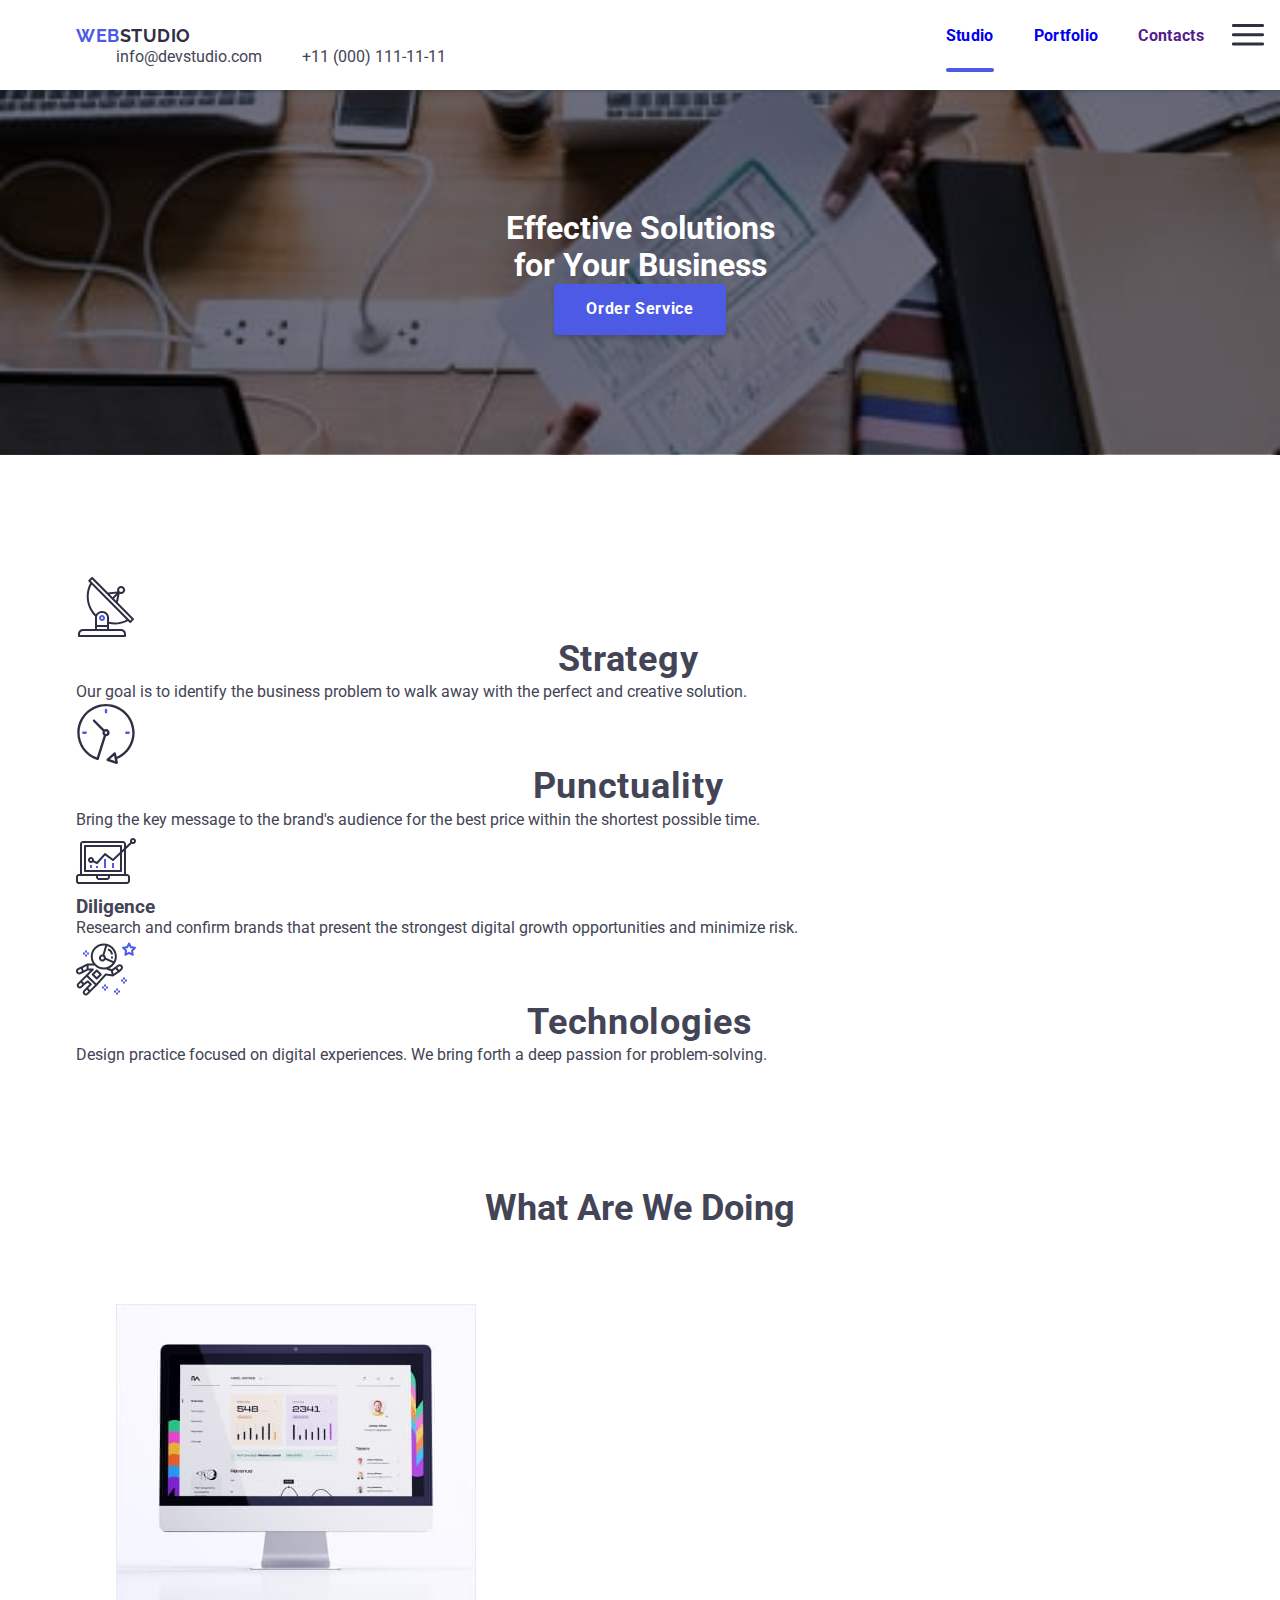
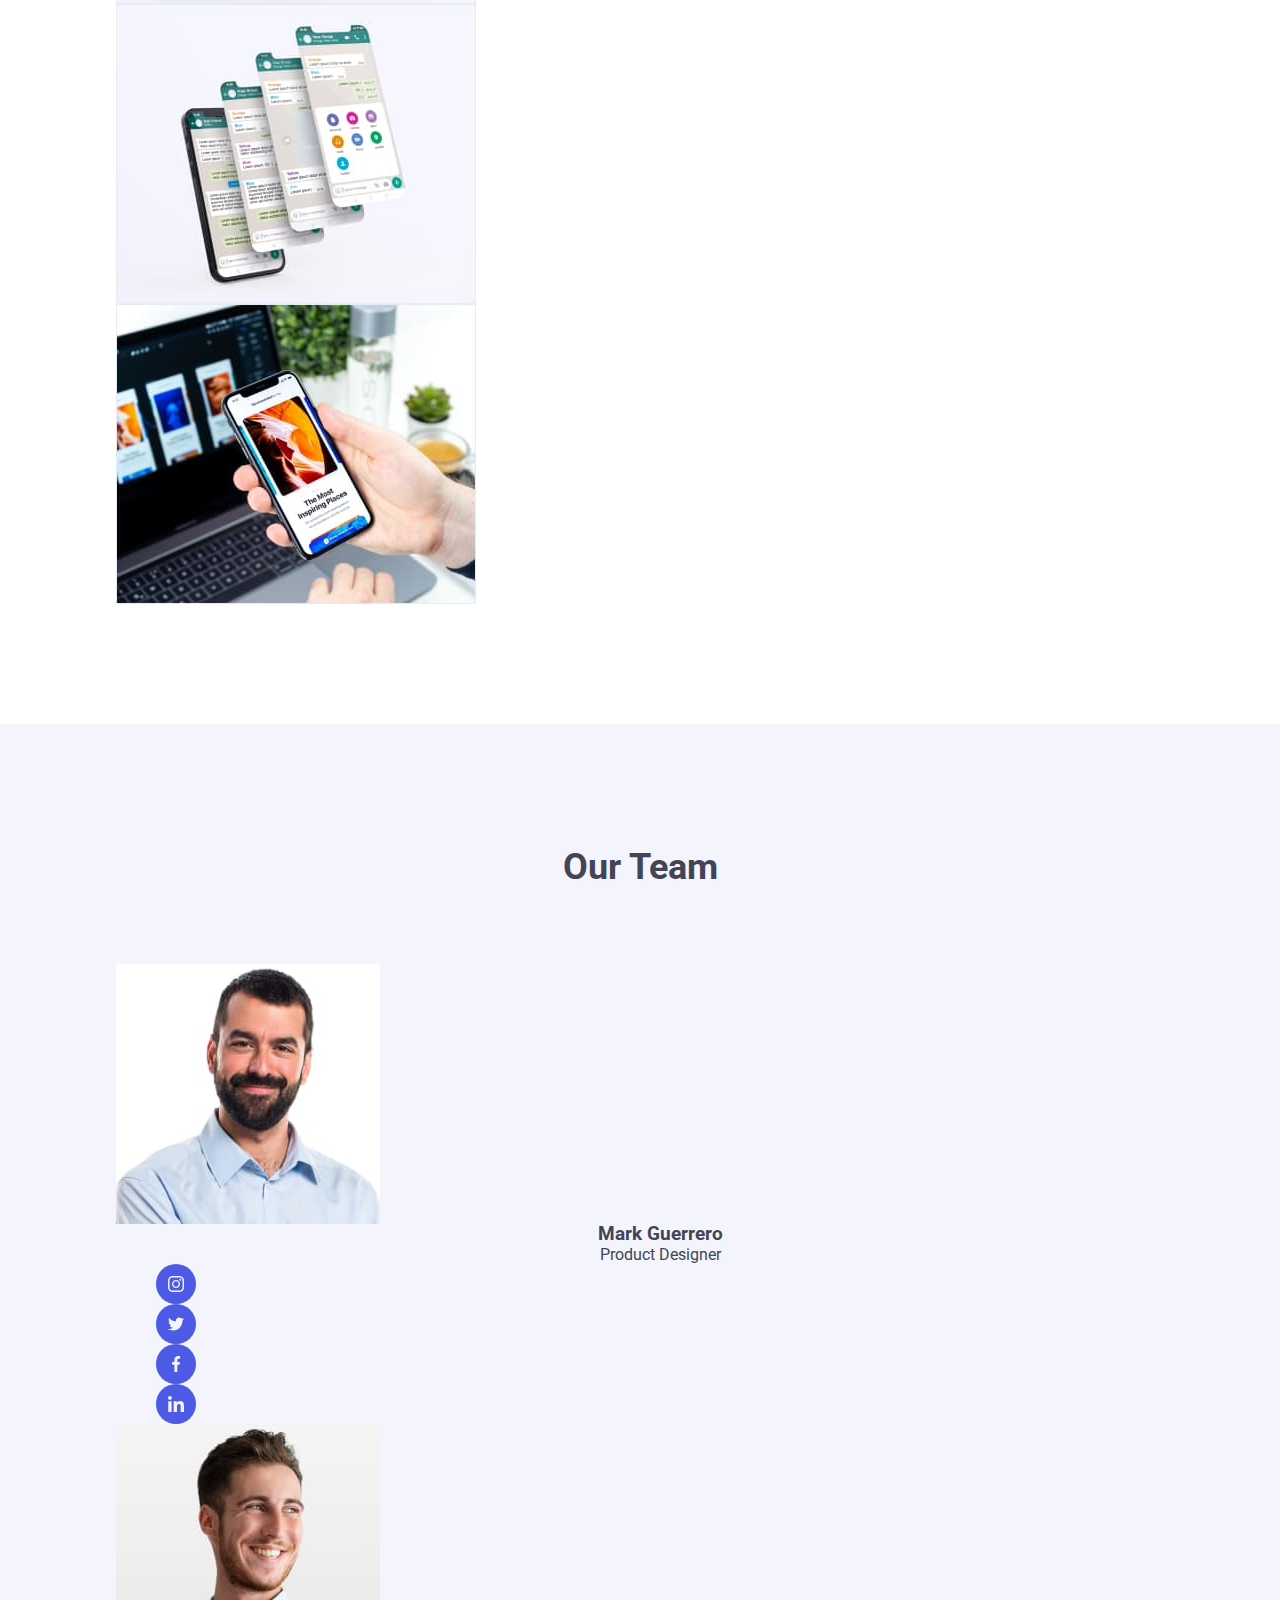
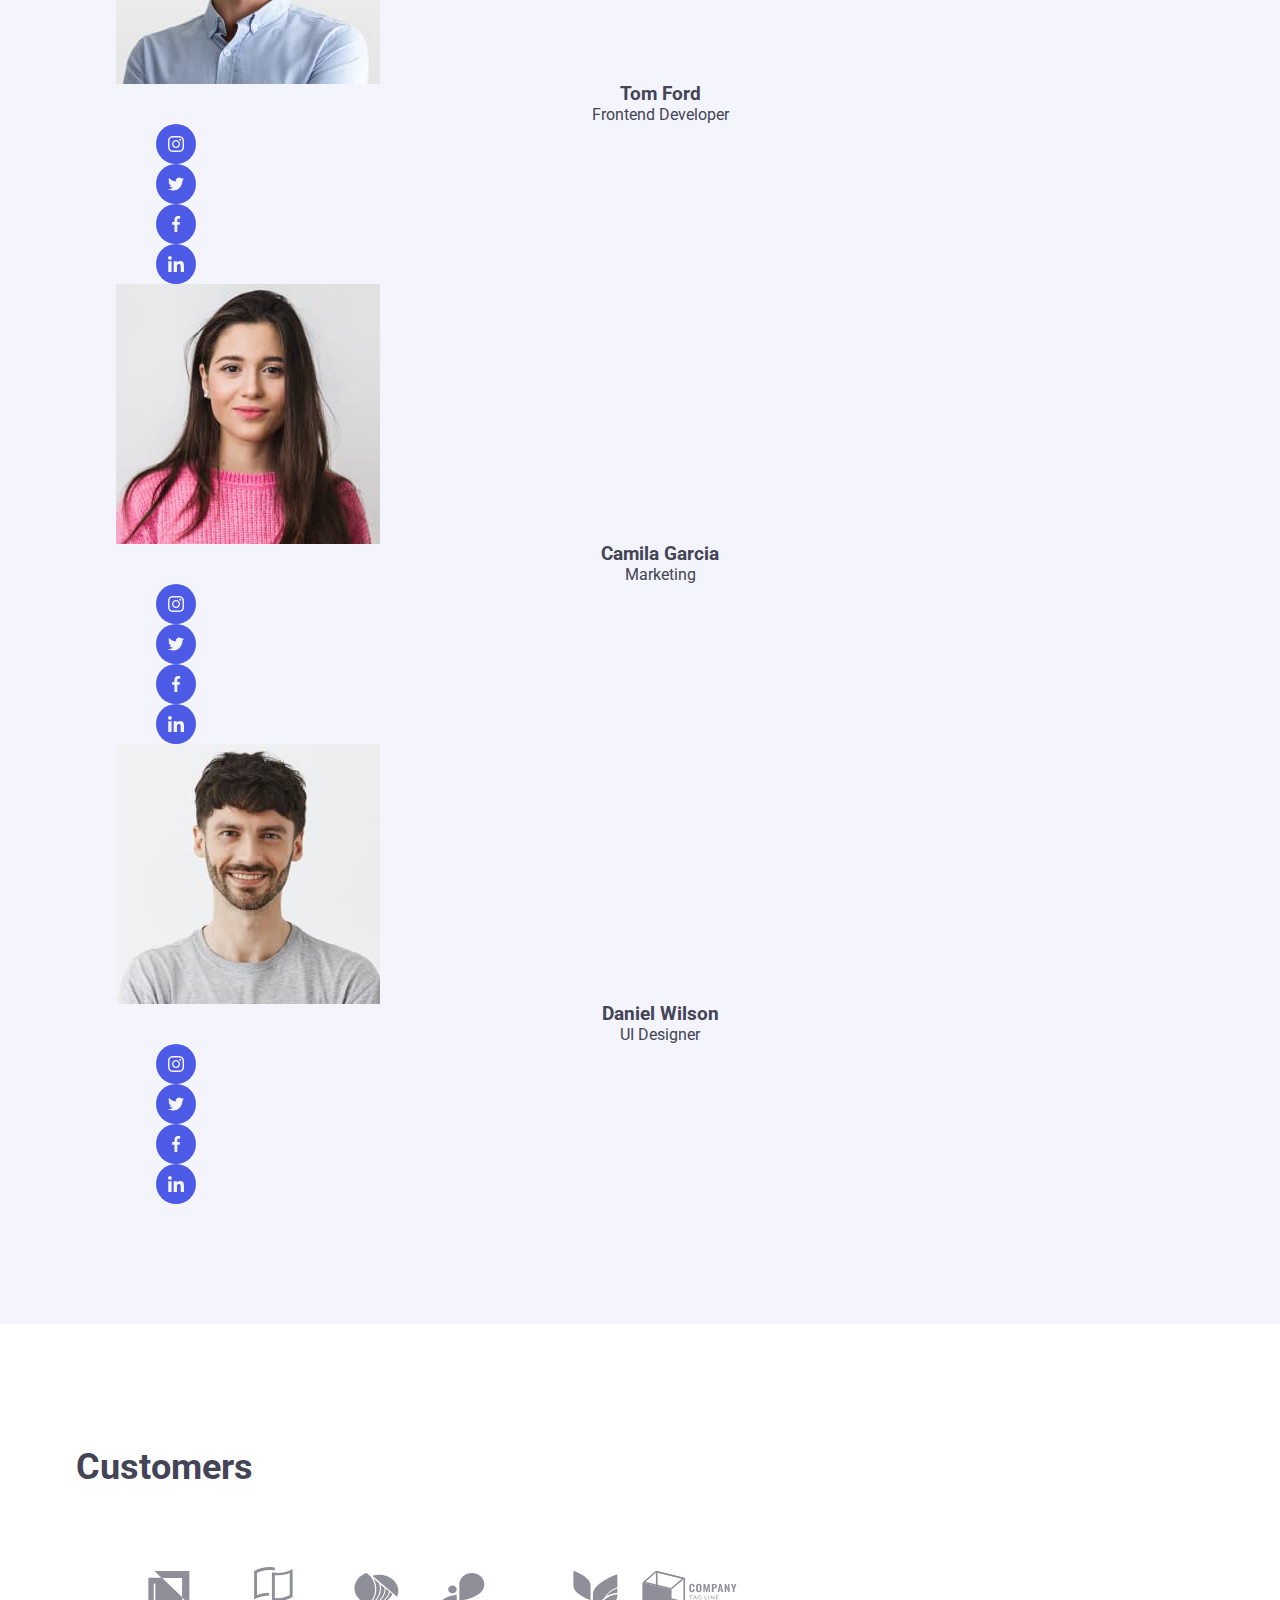
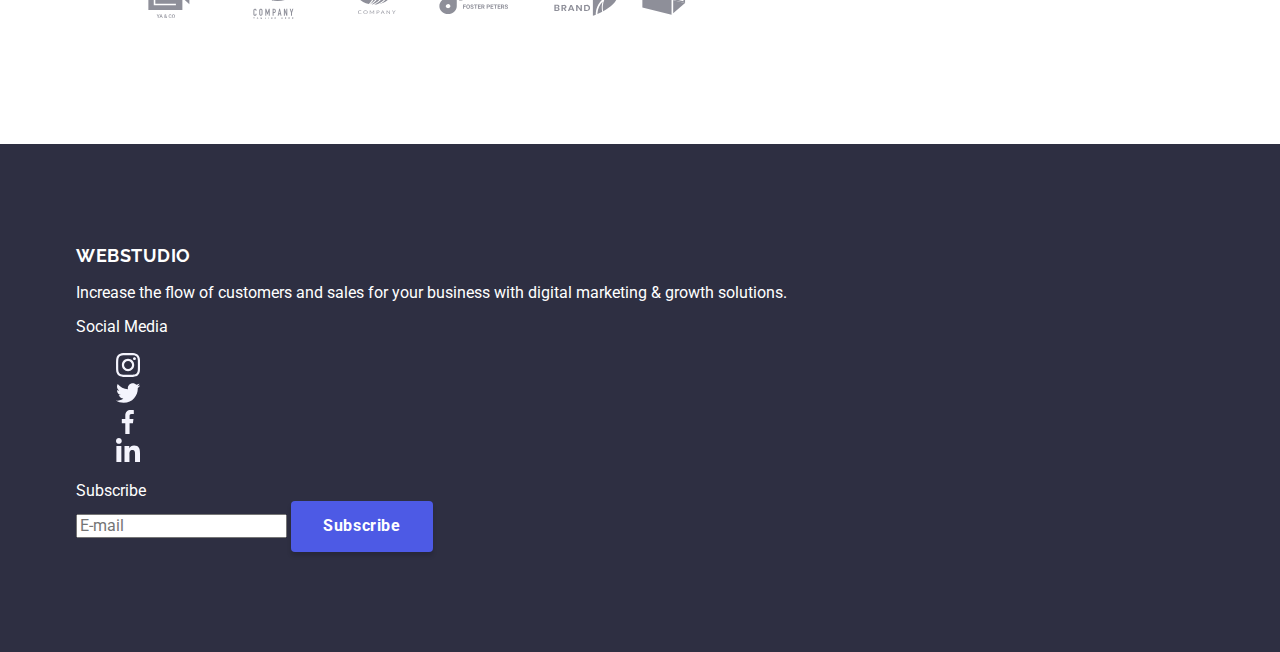
==== commit 9df5d410: "benefits improvement up to 479px" ====
--- a/index.html
+++ b/index.html
@@ -202,7 +202,7 @@
                   <use href="./images/icons.svg#icon-antenna"></use>
                 </svg>
             </div>
-            <h3 class="benefits__title">Strategy</h3>
+            <h3 class="heading-third-level">Strategy</h3>
             <p>
               Our goal is to identify the business problem to walk away with the
               perfect and creative solution.
@@ -214,7 +214,7 @@
                   <use href="./images/icons.svg#icon-clock"></use>
                 </svg>
             </div>
-            <h3>Punctuality</h3>
+            <h3 class="heading-third-level">Punctuality</h3>
             <p>
               Bring the key message to the brand's audience for the best price
               within the shortest possible time.
@@ -226,7 +226,7 @@
                 <use href="./images/icons.svg#icon-diagram"></use>
               </svg>
             </div>
-            <h3>Diligence</h3>
+            <h3 class=".heading-third-level">Diligence</h3>
             <p>
               Research and confirm brands that present the strongest digital
               growth opportunities and minimize risk.
@@ -238,7 +238,7 @@
                 <use href="./images/icons.svg#icon-astronaut"></use>
               </svg>
             </div>
-            <h3>Technologies</h3>
+            <h3 class="heading-third-level">Technologies</h3>
             <p>
               Design practice focused on digital experiences. We bring forth a
               deep passion for problem-solving.
--- a/css/main.min.css
+++ b/css/main.min.css
@@ -1 +1 @@
-body{background-color:var(--primary-background-color);color:var(--primary-text-color);font-family:Roboto,sans-serif,Arial,Helvetica,sans-serif;font-size:16px}.is-open .body-no-scroll{height:100vh;width:100vw;-ms-touch-action:none;touch-action:none;-webkit-overflow-scrolling:none;overflow:hidden;-ms-scroll-chaining:none;overscroll-behavior:none}.container{max-width:1158px;margin:0 auto;padding:0 15px 0 15px}.section-no-padding{padding:0}.section-no-top-padding{padding:0;padding-bottom:120px}h1,h2,h3,h4,h5,h6,p,ul{margin-top:0;margin-bottom:0}img{display:block}.list{list-style:none}nav a,footer a{text-decoration:none}.benefits{padding-left:0;gap:24px}.benefit-icons{display:-webkit-box;display:-ms-flexbox;display:flex;background-color:var(--secondary-background-color);height:112px;margin-bottom:8px;-webkit-box-pack:center;-ms-flex-pack:center;justify-content:center;-webkit-box-align:center;-ms-flex-align:center;align-items:center}.our-services{text-align:center}.heading-third-level{font-size:20px;line-height:1.2;letter-spacing:.02em}.portfolio-menu{display:-webkit-inline-box;display:-ms-inline-flexbox;display:inline-flex;padding-left:0;margin-bottom:48px}.portfolio-items{padding-left:0;display:-webkit-box;display:-ms-flexbox;display:flex;-ms-flex-wrap:wrap;flex-wrap:wrap;row-gap:48px;-webkit-column-gap:24px;-moz-column-gap:24px;column-gap:24px}.portfolio-items h2{margin-bottom:8px}.portfolio-image-wrap{position:relative;overflow:hidden}.portfolio-image-overlay::before{content:"";position:absolute;display:inline-block;width:100%;height:100%;background-color:var(--accent-color);-webkit-transform:translateY(100%);transform:translateY(100%);-webkit-transition:-webkit-transform 250ms cubic-bezier(0.4, 0, 0.2, 1);transition:-webkit-transform 250ms cubic-bezier(0.4, 0, 0.2, 1);transition:transform 250ms cubic-bezier(0.4, 0, 0.2, 1);transition:transform 250ms cubic-bezier(0.4, 0, 0.2, 1), -webkit-transform 250ms cubic-bezier(0.4, 0, 0.2, 1)}.portfolio-element-link:hover .portfolio-image-overlay::before{-webkit-transform:translateY(0%);transform:translateY(0%)}.portfolio-image-text-over{position:absolute;top:0;left:0;padding:40px 32px;font-family:"Roboto",sans-serif;font-size:16px;line-height:1.5;color:var(--primary-background-color);letter-spacing:.02em;-webkit-transform:translateY(200%);transform:translateY(200%);-webkit-transition:-webkit-transform 250ms cubic-bezier(0.4, 0, 0.2, 1);transition:-webkit-transform 250ms cubic-bezier(0.4, 0, 0.2, 1);transition:transform 250ms cubic-bezier(0.4, 0, 0.2, 1);transition:transform 250ms cubic-bezier(0.4, 0, 0.2, 1), -webkit-transform 250ms cubic-bezier(0.4, 0, 0.2, 1)}.portfolio-element-link:hover .portfolio-image-text-over{-webkit-transform:translateY(0%);transform:translateY(0%)}.portfolio-description{padding:32px 16px;-webkit-box-shadow:0px 1px 6px rgba(46,47,66,.08);box-shadow:0px 1px 6px rgba(46,47,66,.08)}.portfolio-card:hover{-webkit-box-shadow:0px 1px 6px rgba(46,47,66,.08);box-shadow:0px 1px 6px rgba(46,47,66,.08);cursor:pointer}@media screen and (max-width: 479px){.container{max-width:479px}}.menu-button{display:-webkit-inline-box;display:-ms-inline-flexbox;display:inline-flex;background-color:rgba(0,0,0,0);border:none;stroke:var(--title-text-color);cursor:pointer;margin:0;padding:0}.button{font-family:Roboto,sans-serif;font-size:16px;line-height:1.17;font-weight:700;letter-spacing:.04em;background-color:var(--accent-color);color:var(--primary-background-color);cursor:pointer;border:none;padding:16px 32px 16px 32px;-webkit-box-shadow:0px 4px 4px rgba(0,0,0,.15);box-shadow:0px 4px 4px rgba(0,0,0,.15);border-radius:4px;-webkit-transition:background-color 250ms cubic-bezier(0.4, 0, 0.2, 1);transition:background-color 250ms cubic-bezier(0.4, 0, 0.2, 1)}.button:hover,.button:focus{background-color:var(--accent-clicked-butoon)}.button-light{font-family:Roboto,sans-serif;font-size:16px;line-height:1.5;font-weight:700;letter-spacing:.04em;color:var(--accent-color);background-color:var(--secondary-background-color);cursor:pointer;border:1px solid #e7e9fc;padding:12px 24px;border-radius:4px;margin-right:24px;-webkit-box-shadow:none;box-shadow:none;-webkit-transition:background-color 250ms cubic-bezier(0.4, 0, 0.2, 1),color 250ms cubic-bezier(0.4, 0, 0.2, 1),border 250ms cubic-bezier(0.4, 0, 0.2, 1),-webkit-box-shadow 250ms cubic-bezier(0.4, 0, 0.2, 1);transition:background-color 250ms cubic-bezier(0.4, 0, 0.2, 1),color 250ms cubic-bezier(0.4, 0, 0.2, 1),border 250ms cubic-bezier(0.4, 0, 0.2, 1),-webkit-box-shadow 250ms cubic-bezier(0.4, 0, 0.2, 1);transition:background-color 250ms cubic-bezier(0.4, 0, 0.2, 1),color 250ms cubic-bezier(0.4, 0, 0.2, 1),border 250ms cubic-bezier(0.4, 0, 0.2, 1),box-shadow 250ms cubic-bezier(0.4, 0, 0.2, 1);transition:background-color 250ms cubic-bezier(0.4, 0, 0.2, 1),color 250ms cubic-bezier(0.4, 0, 0.2, 1),border 250ms cubic-bezier(0.4, 0, 0.2, 1),box-shadow 250ms cubic-bezier(0.4, 0, 0.2, 1),-webkit-box-shadow 250ms cubic-bezier(0.4, 0, 0.2, 1)}.button-light:last-child{margin-right:0}.button-light:hover,.button-light:focus{color:var(--primary-background-color);background-color:var(--accent-color);border:1px solid var(--accent-color);-webkit-box-shadow:0px 3px 1px rgba(0,0,0,.1),0px 2px 1px rgba(0,0,0,.08),0px 2px 2px rgba(0,0,0,.12);box-shadow:0px 3px 1px rgba(0,0,0,.1),0px 2px 1px rgba(0,0,0,.08),0px 2px 2px rgba(0,0,0,.12)}.button--modal{cursor:pointer;display:-webkit-box;display:-ms-flexbox;display:flex;-webkit-box-pack:center;-ms-flex-pack:center;justify-content:center;-webkit-box-align:center;-ms-flex-align:center;align-items:center;width:24px;height:24px;background-color:#e7e9fc;border:1px solid rgba(0,0,0,.1);border-radius:50%;-webkit-box-shadow:none;box-shadow:none;-webkit-transition:background-color 250ms cubic-bezier(0.4, 0, 0.2, 1);transition:background-color 250ms cubic-bezier(0.4, 0, 0.2, 1);margin-left:auto;margin-bottom:24px}.button--modal:hover,.button--modal:focus{border:none;background-color:var(--accent-color)}.button--modal:hover .button__element{fill:var(--primary-background-color)}.button__element{fill:#000}.header{position:relative;padding-top:24px;padding-bottom:24px;-webkit-box-shadow:0px 2px 1px rgba(46,47,66,.08),0px 1px 1px rgba(46,47,66,.16),0px 1px 6px rgba(46,47,66,.08);box-shadow:0px 2px 1px rgba(46,47,66,.08),0px 1px 1px rgba(46,47,66,.16),0px 1px 6px rgba(46,47,66,.08)}.header__container{-webkit-box-align:center;-ms-flex-align:center;align-items:center;-webkit-box-pack:justify;-ms-flex-pack:justify;justify-content:space-between}.header__navigation{display:-webkit-box;display:-ms-flexbox;display:flex;-webkit-box-align:center;-ms-flex-align:center;align-items:center;-webkit-box-pack:justify;-ms-flex-pack:justify;justify-content:space-between}.header__main-navigation{display:-webkit-box;display:-ms-flexbox;display:flex;padding-left:0;gap:40px}.header__main-navigation-item{display:block}.header__main-navigation{color:var(--title-text-color);text-decoration:none;font-weight:700;font-size:16px;line-height:1.5;letter-spacing:.02em;-webkit-transition:color 250ms cubic-bezier(0.4, 0, 0.2, 1);transition:color 250ms cubic-bezier(0.4, 0, 0.2, 1)}.header__main-navigation-item{position:relative}.header__main-navigation-item--active{color:var(--accent-color)}.header__main-navigation-item--active::after{content:"";display:inline-block;position:absolute;bottom:-100%;left:0;background-color:var(--accent-color);width:100%;height:4px;border-radius:2px}.header__main-navigation-link:hover,.header__main-navigation-link:focus{color:var(--accent-color)}.header__contacts{display:-webkit-box;display:-ms-flexbox;display:flex}.header__contacts-link{font-family:inherit;color:var(--primary-text-color);text-decoration:none;margin-left:40px;-webkit-transition:color 250ms cubic-bezier(0.4, 0, 0.2, 1);transition:color 250ms cubic-bezier(0.4, 0, 0.2, 1)}.header__contacts-link:hover,.header__contacts-link:focus{color:var(--accent-color)}.menu-container{display:none;position:fixed;top:0;left:0;background-color:var(--primary-background-color);width:100vw;height:100vh}.menu-container-small{display:-webkit-box;display:-ms-flexbox;display:flex;-webkit-box-orient:vertical;-webkit-box-direction:normal;-ms-flex-direction:column;flex-direction:column;-webkit-box-pack:justify;-ms-flex-pack:justify;justify-content:space-between}.menu-container-flex{display:-webkit-box;display:-ms-flexbox;display:flex;-webkit-box-orient:vertical;-webkit-box-direction:normal;-ms-flex-direction:column;flex-direction:column;-webkit-box-pack:justify;-ms-flex-pack:justify;justify-content:space-between;height:100vh;padding:40px}.menu-button{cursor:pointer;z-index:2;position:absolute;top:24px;right:16px}.menu-container.is-open{display:block;position:fixed;z-index:1}.menu-container-items{padding-left:0;margin-top:40px}.menu-container-pages{display:block;font-family:"Roboto",sans-serif;font-size:36px;font-weight:700;line-height:1.11;color:var(--title-text-color);letter-spacing:.02em;text-transform:capitalize;margin-bottom:40px}.menu-container-pages:hover,.menu-container-pages:focus{color:var(--accent-color)}.menu-container-phone{font-family:"Roboto";font-style:normal;font-weight:600;font-size:36px;line-height:1.33;color:var(--accent-color)}.menu-container-email{display:block;font-family:"Roboto";font-style:normal;font-weight:500;font-size:20px;line-height:1.2;color:var(--title-text-color);margin-top:40px}.menu-social-icons{display:-webkit-box;display:-ms-flexbox;display:flex;gap:56px;padding-left:0;margin-top:48px}@media screen and (max-width: 479px){.header__main-navigation{display:none}.header__contacts{display:none}.menu__contacts{display:none}}.backdrop{position:fixed;top:0;left:0;width:100%;height:100%;background-color:rgba(46,47,66,.4);opacity:1;-webkit-transition:opacity 250ms cubic-bezier(0.4, 0, 0.2, 1);transition:opacity 250ms cubic-bezier(0.4, 0, 0.2, 1)}.backdrop.is-hidden{opacity:0;pointer-events:none;-webkit-transition:opacity 250ms cubic-bezier(0.4, 0, 0.2, 1);transition:opacity 250ms cubic-bezier(0.4, 0, 0.2, 1)}.backdrop.is-hidden .backdrop{-webkit-transform:translate(-50%, -50%) scale(0.5);transform:translate(-50%, -50%) scale(0.5)}.modal{display:-webkit-box;display:-ms-flexbox;display:flex;position:absolute;-webkit-box-pack:center;-ms-flex-pack:center;justify-content:center;top:50%;left:50%;background-color:#fcfcfc;-webkit-box-shadow:0px 1px 1px rgba(0,0,0,.14),0px 1px 3px rgba(0,0,0,.12),0px 2px 1px rgba(0,0,0,.2);box-shadow:0px 1px 1px rgba(0,0,0,.14),0px 1px 3px rgba(0,0,0,.12),0px 2px 1px rgba(0,0,0,.2);border-radius:4px;-webkit-transform:translate(-50%, -50%) scale(1);transform:translate(-50%, -50%) scale(1);-webkit-transition:-webkit-transform 250ms cubic-bezier(0.4, 0, 0.2, 1);transition:-webkit-transform 250ms cubic-bezier(0.4, 0, 0.2, 1);transition:transform 250ms cubic-bezier(0.4, 0, 0.2, 1);transition:transform 250ms cubic-bezier(0.4, 0, 0.2, 1), -webkit-transform 250ms cubic-bezier(0.4, 0, 0.2, 1)}.modal__wrap{padding:24px}.modal__text{font-family:"Roboto",sans-serif;font-weight:600;font-size:16px;line-height:1.5;text-align:center;letter-spacing:.02em;color:var(--title-text-color);margin-bottom:16px}.modal__form-label{display:-webkit-box;display:-ms-flexbox;display:flex;position:relative;width:360px;-webkit-box-orient:vertical;-webkit-box-direction:normal;-ms-flex-direction:column;flex-direction:column;font-family:"Roboto" sans-serif;font-size:12px;line-height:1.17;letter-spacing:.01em;color:#8e8f99}.modal__form-label>textarea{resize:none;border:1px solid rgba(33,33,33,.2);border-radius:4px;margin-top:4px;margin-bottom:16px}.modal__input-comment::-webkit-input-placeholder{font-family:"Roboto",sans-serif;font-size:12px;line-height:1.17;letter-spacing:.01em;color:rgba(117,117,117,.5)}.modal__input-comment::-moz-placeholder{font-family:"Roboto",sans-serif;font-size:12px;line-height:1.17;letter-spacing:.01em;color:rgba(117,117,117,.5)}.modal__input-comment:-ms-input-placeholder{font-family:"Roboto",sans-serif;font-size:12px;line-height:1.17;letter-spacing:.01em;color:rgba(117,117,117,.5)}.modal__input-comment::-ms-input-placeholder{font-family:"Roboto",sans-serif;font-size:12px;line-height:1.17;letter-spacing:.01em;color:rgba(117,117,117,.5)}.modal__input-comment::placeholder{font-family:"Roboto",sans-serif;font-size:12px;line-height:1.17;letter-spacing:.01em;color:rgba(117,117,117,.5)}.modal__input-comment:focus::-webkit-input-placeholder{color:rgba(0,0,0,0)}.modal__input-comment:focus::-moz-placeholder{color:rgba(0,0,0,0)}.modal__input-comment:focus:-ms-input-placeholder{color:rgba(0,0,0,0)}.modal__input-comment:focus::-ms-input-placeholder{color:rgba(0,0,0,0)}.modal__input-comment:focus::placeholder{color:rgba(0,0,0,0)}.modal__input-name>input,.modal__input-phone>input,.modal__input-email>input{height:40px;width:360px;border:1px solid rgba(33,33,33,.2);border-radius:4px;margin-bottom:8px;margin-top:4px;padding-left:34px;-webkit-transition:border 250ms cubic-bezier(0.4, 0, 0.2, 1);transition:border 250ms cubic-bezier(0.4, 0, 0.2, 1)}.modal__form-label>textarea{padding:8px 16px;-webkit-transition:border 250ms cubic-bezier(0.4, 0, 0.2, 1);transition:border 250ms cubic-bezier(0.4, 0, 0.2, 1)}.modal__form-label{position:relative}.modal__input-name-icon{position:absolute;top:55%;left:26px;-webkit-transform:translate(-50%, -50%);transform:translate(-50%, -50%);-webkit-transition:fill 250ms cubic-bezier(0.4, 0, 0.2, 1);transition:fill 250ms cubic-bezier(0.4, 0, 0.2, 1)}.modal__input-phone-icon{position:absolute;top:58%;left:26px;-webkit-transform:translate(-50%, -50%);transform:translate(-50%, -50%);-webkit-transition:fill 250ms cubic-bezier(0.4, 0, 0.2, 1);transition:fill 250ms cubic-bezier(0.4, 0, 0.2, 1)}.modal__input-email{position:absolute;top:58%;left:26px;-webkit-transform:translate(-50%, -50%);transform:translate(-50%, -50%);-webkit-transition:fill 250ms cubic-bezier(0.4, 0, 0.2, 1);transition:fill 250ms cubic-bezier(0.4, 0, 0.2, 1)}.modal__input-name input:focus,.modal__input-phone input:focus,.modal__input-email input:focus,.modal__form-label textarea:focus{border:1px solid var(--accent-color)}.modal__input-name:focus-within+svg,.modal__input-phone:focus-within+svg,.modal__input-email:focus-within+svg{fill:var(--accent-color)}.modal__input-comment{-webkit-appearance:none;-moz-appearance:none;appearance:none}.modal .checkbox-icon{display:inline-block;width:16px;height:16px;border:1.25px solid var(--title-text-color);border-radius:2px;-webkit-transition:background-color 250ms cubic-bezier(0.4, 0, 0.2, 1),border 250ms cubic-bezier(0.4, 0, 0.2, 1);transition:background-color 250ms cubic-bezier(0.4, 0, 0.2, 1),border 250ms cubic-bezier(0.4, 0, 0.2, 1);margin-right:8px}.modal__input-comment:checked+.checkbox-icon{background-color:var(--accent-color);border:none;background-image:url(../images/tick.svg);background-repeat:no-repeat;background-size:cover}.service-label-row{display:-webkit-box;display:-ms-flexbox;display:flex;position:absolute;left:16px;-webkit-box-orient:horizontal;-webkit-box-direction:normal;-ms-flex-direction:row;flex-direction:row;width:360px;font-family:"Roboto" sans-serif;font-size:12px;line-height:1.17;letter-spacing:.01em;color:#8e8f99;-webkit-box-align:center;-ms-flex-align:center;align-items:center}.service-label-row>input{margin-right:8px}.btn-modal{display:block;width:170px;margin:0 auto;margin-top:40px}.privacy-policy-link{color:var(--accent-clicked-butoon);padding-left:4px;cursor:pointer;text-decoration:underline}.hero{-webkit-box-align:center;-ms-flex-align:center;align-items:center;padding:192px 0 192px 0;color:var(--primary-background-color);text-align:center;background-image:-webkit-gradient(linear, left top, right top, from(rgba(46, 47, 66, 0.7)), to(rgba(46, 47, 66, 0.7))),url(../images/hero-bcg-mobile.jpeg);background-image:linear-gradient(to right, rgba(46, 47, 66, 0.7), rgba(46, 47, 66, 0.7)),url(../images/hero-bcg-mobile.jpeg);background-blend-mode:multiply;background-repeat:no-repeat;background-size:cover;background-position:center;margin:0 auto}@media screen and (min-device-pixel-ratio: 2)and (max-width: 479px),screen and (-webkit-min-device-pixel-ratio: 2)and (max-width: 479px),screen and (min-resolution: 192dpi)and (max-width: 479px),screen and (min-resolution: 2dppx)and (max-width: 479px){.hero{background-image:-webkit-gradient(linear, left top, right top, from(rgba(46, 47, 66, 0.7)), to(rgba(46, 47, 66, 0.7))),url(../images/hero-bcg-mobile@2x.jpeg);background-image:linear-gradient(to right, rgba(46, 47, 66, 0.7), rgba(46, 47, 66, 0.7)),url(../images/hero-bcg-mobile@2x.jpeg)}}@media screen and (min-device-pixel-ratio: 2)and (min-width: 480px),screen and (-webkit-min-device-pixel-ratio: 2)and (min-width: 480px),screen and (min-resolution: 192dpi)and (min-width: 480px),screen and (min-resolution: 2dppx)and (min-width: 480px){.hero{background-image:-webkit-gradient(linear, left top, right top, from(rgba(46, 47, 66, 0.7)), to(rgba(46, 47, 66, 0.7))),url(../images/hero-bcg-mobile@2x.jpeg);background-image:linear-gradient(to right, rgba(46, 47, 66, 0.7), rgba(46, 47, 66, 0.7)),url(../images/hero-bcg-mobile@2x.jpeg)}}@media screen and (min-device-pixel-ratio: 2)and (min-width: 768px),screen and (-webkit-min-device-pixel-ratio: 2)and (min-width: 768px),screen and (min-resolution: 192dpi)and (min-width: 768px),screen and (min-resolution: 2dppx)and (min-width: 768px){.hero{background-image:-webkit-gradient(linear, left top, right top, from(rgba(46, 47, 66, 0.7)), to(rgba(46, 47, 66, 0.7))),url(../images/hero-bcg-tablet@2x.jpeg);background-image:linear-gradient(to right, rgba(46, 47, 66, 0.7), rgba(46, 47, 66, 0.7)),url(../images/hero-bcg-tablet@2x.jpeg)}}@media screen and (min-device-pixel-ratio: 2)and (min-width: 1200px),screen and (-webkit-min-device-pixel-ratio: 2)and (min-width: 1200px),screen and (min-resolution: 192dpi)and (min-width: 1200px),screen and (min-resolution: 2dppx)and (min-width: 1200px){.hero{background-image:-webkit-gradient(linear, left top, right top, from(rgba(46, 47, 66, 0.7)), to(rgba(46, 47, 66, 0.7))),url(../images/people-office@2x.jpg);background-image:linear-gradient(to right, rgba(46, 47, 66, 0.7), rgba(46, 47, 66, 0.7)),url(../images/people-office@2x.jpg)}}.hero-title{font-size:56px;line-height:1.07;color:var(--primary-background-color);margin-bottom:48px}.benefits{padding-left:0}.benefits__item{margin-right:24px}.benefits__item:last-child{margin-right:0}@media screen and (max-width: 479px){.section-no-top-padding{display:none}}.header__logo{color:var(--title-text-color);font-family:Raleway,sans-serif;font-weight:700;font-size:18px;line-height:1.33;letter-spacing:.03em;text-transform:uppercase;margin-right:77px}.header__logo--blue{color:var(--accent-color)}.logo-footer{color:var(--primary-background-color);font-family:Raleway,sans-serif;font-weight:700;font-size:18px;line-height:1.33;letter-spacing:.03em;text-transform:uppercase}footer{background-color:var(--dark-background-color);color:var(--primary-background-color);padding:100px 0 100px 0}footer{-webkit-box-align:center;-ms-flex-align:center;align-items:center}.footer-wrap{display:-webkit-box;display:-ms-flexbox;display:flex;-webkit-box-orient:vertical;-webkit-box-direction:normal;-ms-flex-direction:column;flex-direction:column;-webkit-box-align:center;-ms-flex-align:center;align-items:center}footer p{margin-top:16px}.footer-social-icons{display:-webkit-box;display:-ms-flexbox;display:flex;-webkit-box-pack:center;-ms-flex-pack:center;justify-content:center;gap:16px;padding-left:0}.footer-social-heading{margin-top:0;font-family:"Roboto" sans-serif;font-weight:700;font-size:16px;line-height:1.5;letter-spacing:.02em;color:var(--primary-background-color)}.footer-icon-1{display:-webkit-box;display:-ms-flexbox;display:flex;padding:8px;border-radius:50%;background-color:rgba(255,255,255,.1);-webkit-transition:background-color 250ms cubic-bezier(0.4, 0, 0.2, 1);transition:background-color 250ms cubic-bezier(0.4, 0, 0.2, 1)}.footer-icon-illustration{-webkit-box-pack:center;-ms-flex-pack:center;justify-content:center;-webkit-box-align:center;-ms-flex-align:center;align-items:center}.footer-icon-1:hover,.footer-icon-1:focus{background-color:#31d0aa}.btn{padding:0;margin:0}.form-btn-submit{background-color:var(--accent-color);border:none;color:var(--primary-background-color);padding:8px 64px 8px 24px;border-radius:4px;font-family:"Roboto",sans-serif;font-weight:700;font-size:16px;line-height:1.5;letter-spacing:.06em;margin-left:12px}.footer-form-elements{display:-webkit-box;display:-ms-flexbox;display:flex;-webkit-box-orient:vertical;-webkit-box-direction:normal;-ms-flex-direction:column;flex-direction:column;-webkit-box-align:center;-ms-flex-align:center;align-items:center;margin-top:16px;position:relative}.form-btn-submit::before{content:"";display:block;position:absolute;top:70%;left:45%;width:24px;height:20px;background-image:url(../images/send.svg);background-repeat:no-repeat;background-size:cover;-webkit-transform:translate(-50%, -50%);transform:translate(-50%, -50%)}.input-subscribe::-webkit-input-placeholder{font-family:"Roboto",sans-serif;font-size:12px;line-height:2;letter-spacing:.04em;color:rgba(255,255,255,.6)}.input-subscribe::-moz-placeholder{font-family:"Roboto",sans-serif;font-size:12px;line-height:2;letter-spacing:.04em;color:rgba(255,255,255,.6)}.input-subscribe:-ms-input-placeholder{font-family:"Roboto",sans-serif;font-size:12px;line-height:2;letter-spacing:.04em;color:rgba(255,255,255,.6)}.input-subscribe::-ms-input-placeholder{font-family:"Roboto",sans-serif;font-size:12px;line-height:2;letter-spacing:.04em;color:rgba(255,255,255,.6)}.input-subscribe::placeholder{font-family:"Roboto",sans-serif;font-size:12px;line-height:2;letter-spacing:.04em;color:rgba(255,255,255,.6)}.input-subscribe:focus,.input-subscribe{color:var(--primary-background-color);padding-left:16px;font-family:"Roboto",sans-serif;font-size:12px;line-height:2;letter-spacing:.04em}.input-subscribe:focus::-webkit-input-placeholder{color:rgba(0,0,0,0)}.input-subscribe:focus::-moz-placeholder{color:rgba(0,0,0,0)}.input-subscribe:focus:-ms-input-placeholder{color:rgba(0,0,0,0)}.input-subscribe:focus::-ms-input-placeholder{color:rgba(0,0,0,0)}.input-subscribe:focus::placeholder{color:rgba(0,0,0,0)}.our-team{text-align:center;background-color:var(--secondary-background-color)}.our-team-member li:last-child{margin-right:0}.our-team-member li:first-child{padding-right:0;padding-left:0}.our-team-list{padding-left:0}.our-team-list .social-icons{display:-webkit-box;display:-ms-flexbox;display:flex;gap:24px;padding:12px 16px 36px 16px}.our-team-description{padding:32px 0 12px 0}.our-team-list>h3{font-size:20px;line-height:1.2}.our-team-list h3{margin-bottom:8px}.social-icons-link{display:-webkit-box;display:-ms-flexbox;display:flex;-webkit-box-align:center;-ms-flex-align:center;align-items:center;-webkit-box-pack:center;-ms-flex-pack:center;justify-content:center;width:40px;height:40px;background-color:var(--accent-color);border-radius:50%;-webkit-transition:background-color 250ms cubic-bezier(0.4, 0, 0.2, 1);transition:background-color 250ms cubic-bezier(0.4, 0, 0.2, 1)}.social-icons-link:hover,.social-icons-link:focus{background-color:var(--accent-clicked-butoon)}.customers__logos{text-align:center;display:-webkit-box;display:-ms-flexbox;display:flex}.customers__logos-item:hover,.customers__logos-item:focus{border:1px solid var(--accent-color);cursor:pointer}.customers__logos-element:hover,.customers__logos-element:focus{cursor:pointer;fill:currentColor;color:var(--accent-color)}.customers__logos-item:hover .customers__logos-link,.customers__logos-item:focus .customers__logos-link{color:var(--accent-color);cursor:pointer}.customers__logos-link{color:currentColor;-webkit-transition:color 250ms cubic-bezier(0.4, 0, 0.2, 1);transition:color 250ms cubic-bezier(0.4, 0, 0.2, 1)}.customers__logos-element{fill:currentColor;color:#8e8f99;-webkit-transition:color 250ms cubic-bezier(0.4, 0, 0.2, 1);transition:color 250ms cubic-bezier(0.4, 0, 0.2, 1)}@media screen and (max-width: 479px){.customers__logos{display:none}}/*# sourceMappingURL=main.min.css.map */+body{background-color:var(--primary-background-color);color:var(--primary-text-color);font-family:Roboto,sans-serif,Arial,Helvetica,sans-serif;font-size:16px}.is-open .body-no-scroll{height:100vh;width:100vw;-ms-touch-action:none;touch-action:none;-webkit-overflow-scrolling:none;overflow:hidden;-ms-scroll-chaining:none;overscroll-behavior:none}.container{max-width:1158px;margin:0 auto;padding:0 15px 0 15px}.section-no-padding{padding:0}.section-no-top-padding{padding:0;padding-bottom:120px}h1,h2,h3,h4,h5,h6,p,ul{margin-top:0;margin-bottom:0}img{display:block}.list{list-style:none}nav a,footer a{text-decoration:none}.benefits{padding-left:0;gap:24px}.benefit-icons{display:-webkit-box;display:-ms-flexbox;display:flex;background-color:var(--secondary-background-color);height:112px;margin-bottom:8px;-webkit-box-pack:center;-ms-flex-pack:center;justify-content:center;-webkit-box-align:center;-ms-flex-align:center;align-items:center}.our-services{text-align:center}.heading-third-level{font-size:20px;line-height:1.2;letter-spacing:.02em}.portfolio-menu{display:-webkit-inline-box;display:-ms-inline-flexbox;display:inline-flex;padding-left:0;margin-bottom:48px}.portfolio-items{padding-left:0;display:-webkit-box;display:-ms-flexbox;display:flex;-ms-flex-wrap:wrap;flex-wrap:wrap;row-gap:48px;-webkit-column-gap:24px;-moz-column-gap:24px;column-gap:24px}.portfolio-items h2{margin-bottom:8px}.portfolio-image-wrap{position:relative;overflow:hidden}.portfolio-image-overlay::before{content:"";position:absolute;display:inline-block;width:100%;height:100%;background-color:var(--accent-color);-webkit-transform:translateY(100%);transform:translateY(100%);-webkit-transition:-webkit-transform 250ms cubic-bezier(0.4, 0, 0.2, 1);transition:-webkit-transform 250ms cubic-bezier(0.4, 0, 0.2, 1);transition:transform 250ms cubic-bezier(0.4, 0, 0.2, 1);transition:transform 250ms cubic-bezier(0.4, 0, 0.2, 1), -webkit-transform 250ms cubic-bezier(0.4, 0, 0.2, 1)}.portfolio-element-link:hover .portfolio-image-overlay::before{-webkit-transform:translateY(0%);transform:translateY(0%)}.portfolio-image-text-over{position:absolute;top:0;left:0;padding:40px 32px;font-family:"Roboto",sans-serif;font-size:16px;line-height:1.5;color:var(--primary-background-color);letter-spacing:.02em;-webkit-transform:translateY(200%);transform:translateY(200%);-webkit-transition:-webkit-transform 250ms cubic-bezier(0.4, 0, 0.2, 1);transition:-webkit-transform 250ms cubic-bezier(0.4, 0, 0.2, 1);transition:transform 250ms cubic-bezier(0.4, 0, 0.2, 1);transition:transform 250ms cubic-bezier(0.4, 0, 0.2, 1), -webkit-transform 250ms cubic-bezier(0.4, 0, 0.2, 1)}.portfolio-element-link:hover .portfolio-image-text-over{-webkit-transform:translateY(0%);transform:translateY(0%)}.portfolio-description{padding:32px 16px;-webkit-box-shadow:0px 1px 6px rgba(46,47,66,.08);box-shadow:0px 1px 6px rgba(46,47,66,.08)}.portfolio-card:hover{-webkit-box-shadow:0px 1px 6px rgba(46,47,66,.08);box-shadow:0px 1px 6px rgba(46,47,66,.08);cursor:pointer}@media screen and (max-width: 479px){.container{max-width:479px}}@media screen and (min-width: 480px){.container{width:480px}.section{padding:96px 0 96px 0}.section-smaller-top{padding:48px 0 96px 0}}@media screen and (min-width: 768px){.container{width:768px}.section{padding:96px 0 96px 0}.section-smaller-top{padding:64px 0 96px 0}}@media screen and (min-width: 1200px){.container{width:1158px}.section{padding:120px 0 120px 0}.section-smaller-top{padding:96px 0 96px 0}}.section-no-padding{padding:0}.section-no-top-padding{padding:0;padding-bottom:120px}:root{--accent-color: #4d5ae5;--accent-clicked-butoon: #404bbf;--title-text-color: #2e2f42;--primary-text-color: #434455;--primary-background-color: #fff;--secondary-background-color: #f4f4fd;--dark-background-color: #2e2f42}.heading-second-level{font-size:36px;line-height:1.33;margin-bottom:72px}.heading-third-level{font-size:36px;line-height:.9;text-align:center;margin-bottom:8px}.menu-button{display:-webkit-inline-box;display:-ms-inline-flexbox;display:inline-flex;background-color:rgba(0,0,0,0);border:none;stroke:var(--title-text-color);cursor:pointer;margin:0;padding:0}.button,.button--modal,.button-light{font-family:Roboto,sans-serif;font-size:16px;line-height:1.17;font-weight:700;letter-spacing:.04em;background-color:var(--accent-color);color:var(--primary-background-color);cursor:pointer;border:none;padding:16px 32px 16px 32px;-webkit-box-shadow:0px 4px 4px rgba(0,0,0,.15);box-shadow:0px 4px 4px rgba(0,0,0,.15);border-radius:4px;-webkit-transition:background-color 250ms cubic-bezier(0.4, 0, 0.2, 1);transition:background-color 250ms cubic-bezier(0.4, 0, 0.2, 1)}.button:hover,.button--modal:hover,.button-light:hover,.button:focus,.button--modal:focus,.button-light:focus{background-color:var(--accent-clicked-butoon)}.button-light{line-height:1.5;border:1px solid #e7e9fc;padding:12px 24px;border-radius:4px;margin-right:24px;-webkit-box-shadow:none;box-shadow:none;-webkit-transition:background-color 250ms cubic-bezier(0.4, 0, 0.2, 1),color 250ms cubic-bezier(0.4, 0, 0.2, 1),border 250ms cubic-bezier(0.4, 0, 0.2, 1),-webkit-box-shadow 250ms cubic-bezier(0.4, 0, 0.2, 1);transition:background-color 250ms cubic-bezier(0.4, 0, 0.2, 1),color 250ms cubic-bezier(0.4, 0, 0.2, 1),border 250ms cubic-bezier(0.4, 0, 0.2, 1),-webkit-box-shadow 250ms cubic-bezier(0.4, 0, 0.2, 1);transition:background-color 250ms cubic-bezier(0.4, 0, 0.2, 1),color 250ms cubic-bezier(0.4, 0, 0.2, 1),border 250ms cubic-bezier(0.4, 0, 0.2, 1),box-shadow 250ms cubic-bezier(0.4, 0, 0.2, 1);transition:background-color 250ms cubic-bezier(0.4, 0, 0.2, 1),color 250ms cubic-bezier(0.4, 0, 0.2, 1),border 250ms cubic-bezier(0.4, 0, 0.2, 1),box-shadow 250ms cubic-bezier(0.4, 0, 0.2, 1),-webkit-box-shadow 250ms cubic-bezier(0.4, 0, 0.2, 1)}.button-light:last-child{margin-right:0}.button-light:hover,.button-light:focus{color:var(--primary-background-color);background-color:var(--accent-color);border:1px solid var(--accent-color);-webkit-box-shadow:0px 3px 1px rgba(0,0,0,.1),0px 2px 1px rgba(0,0,0,.08),0px 2px 2px rgba(0,0,0,.12);box-shadow:0px 3px 1px rgba(0,0,0,.1),0px 2px 1px rgba(0,0,0,.08),0px 2px 2px rgba(0,0,0,.12)}.button--modal{display:-webkit-box;display:-ms-flexbox;display:flex;-webkit-box-pack:center;-ms-flex-pack:center;justify-content:center;-webkit-box-align:center;-ms-flex-align:center;align-items:center;width:24px;height:24px;background-color:#e7e9fc;border:1px solid rgba(0,0,0,.1);border-radius:50%;-webkit-box-shadow:none;box-shadow:none;-webkit-transition:background-color 250ms cubic-bezier(0.4, 0, 0.2, 1);transition:background-color 250ms cubic-bezier(0.4, 0, 0.2, 1);margin-left:auto;margin-bottom:24px}.button--modal:hover,.button--modal:focus{border:none;background-color:var(--accent-color)}.button--modal:hover .button__element{fill:var(--primary-background-color)}.button__element{fill:#000}.header{position:relative;padding-top:24px;padding-bottom:24px;-webkit-box-shadow:0px 2px 1px rgba(46,47,66,.08),0px 1px 1px rgba(46,47,66,.16),0px 1px 6px rgba(46,47,66,.08);box-shadow:0px 2px 1px rgba(46,47,66,.08),0px 1px 1px rgba(46,47,66,.16),0px 1px 6px rgba(46,47,66,.08)}.header__container{-webkit-box-align:center;-ms-flex-align:center;align-items:center;-webkit-box-pack:justify;-ms-flex-pack:justify;justify-content:space-between}.header__navigation{display:-webkit-box;display:-ms-flexbox;display:flex;-webkit-box-align:center;-ms-flex-align:center;align-items:center;-webkit-box-pack:justify;-ms-flex-pack:justify;justify-content:space-between}.header__main-navigation{display:-webkit-box;display:-ms-flexbox;display:flex;padding-left:0;gap:40px}.header__main-navigation-item{display:block}.header__main-navigation{color:var(--title-text-color);text-decoration:none;font-weight:700;font-size:16px;line-height:1.5;letter-spacing:.02em;-webkit-transition:color 250ms cubic-bezier(0.4, 0, 0.2, 1);transition:color 250ms cubic-bezier(0.4, 0, 0.2, 1)}.header__main-navigation-item{position:relative}.header__main-navigation-item--active{color:var(--accent-color)}.header__main-navigation-item--active::after{content:"";display:inline-block;position:absolute;bottom:-100%;left:0;background-color:var(--accent-color);width:100%;height:4px;border-radius:2px}.header__main-navigation-link:hover,.header__main-navigation-link:focus{color:var(--accent-color)}.header__contacts{display:-webkit-box;display:-ms-flexbox;display:flex}.header__contacts-link{font-family:inherit;color:var(--primary-text-color);text-decoration:none;margin-left:40px;-webkit-transition:color 250ms cubic-bezier(0.4, 0, 0.2, 1);transition:color 250ms cubic-bezier(0.4, 0, 0.2, 1)}.header__contacts-link:hover,.header__contacts-link:focus{color:var(--accent-color)}.menu-container{position:absolute;overflow-y:scroll}.mobile-menu-container{position:fixed}.menu-button .icon-cross{display:block}.menu-button .icon-menu{display:none}.menu-button.is-open .icon-cross{display:none}.menu-button.is-open .icon-menu{display:block}.menu-container{display:none;position:fixed;top:0;left:0;background-color:var(--primary-background-color);width:100vw;height:100vh}.menu-container-small{display:-webkit-box;display:-ms-flexbox;display:flex;-webkit-box-orient:vertical;-webkit-box-direction:normal;-ms-flex-direction:column;flex-direction:column;-webkit-box-pack:justify;-ms-flex-pack:justify;justify-content:space-between}.menu-container-flex{display:-webkit-box;display:-ms-flexbox;display:flex;-webkit-box-orient:vertical;-webkit-box-direction:normal;-ms-flex-direction:column;flex-direction:column;-webkit-box-pack:justify;-ms-flex-pack:justify;justify-content:space-between;height:100vh;padding:40px}.menu-button{cursor:pointer;z-index:2;position:absolute;top:24px;right:16px}.menu-container.is-open{display:block;position:fixed;z-index:1}.menu-container-items{padding-left:0;margin-top:40px}.menu-container-pages{display:block;font-family:"Roboto",sans-serif;font-size:36px;font-weight:700;line-height:1.11;color:var(--title-text-color);letter-spacing:.02em;text-transform:capitalize;margin-bottom:40px}.menu-container-pages:hover,.menu-container-pages:focus{color:var(--accent-color)}.menu-container-phone{font-family:"Roboto";font-style:normal;font-weight:600;font-size:36px;line-height:1.33;color:var(--accent-color)}.menu-container-email{display:block;font-family:"Roboto";font-style:normal;font-weight:500;font-size:20px;line-height:1.2;color:var(--title-text-color);margin-top:40px}.menu-social-icons{display:-webkit-box;display:-ms-flexbox;display:flex;gap:56px;padding-left:0;margin-top:48px}@media screen and (max-width: 479px){.header__main-navigation{display:none}.header__contacts{display:none}.menu__contacts{display:none}}.backdrop{position:fixed;top:0;left:0;width:100%;height:100%;background-color:rgba(46,47,66,.4);opacity:1;-webkit-transition:opacity 250ms cubic-bezier(0.4, 0, 0.2, 1);transition:opacity 250ms cubic-bezier(0.4, 0, 0.2, 1)}.backdrop.is-hidden{opacity:0;pointer-events:none;-webkit-transition:opacity 250ms cubic-bezier(0.4, 0, 0.2, 1);transition:opacity 250ms cubic-bezier(0.4, 0, 0.2, 1)}.backdrop.is-hidden .backdrop{-webkit-transform:translate(-50%, -50%) scale(0.5);transform:translate(-50%, -50%) scale(0.5)}.modal{display:-webkit-box;display:-ms-flexbox;display:flex;position:absolute;-webkit-box-pack:center;-ms-flex-pack:center;justify-content:center;top:50%;left:50%;background-color:#fcfcfc;-webkit-box-shadow:0px 1px 1px rgba(0,0,0,.14),0px 1px 3px rgba(0,0,0,.12),0px 2px 1px rgba(0,0,0,.2);box-shadow:0px 1px 1px rgba(0,0,0,.14),0px 1px 3px rgba(0,0,0,.12),0px 2px 1px rgba(0,0,0,.2);border-radius:4px;-webkit-transform:translate(-50%, -50%) scale(1);transform:translate(-50%, -50%) scale(1);-webkit-transition:-webkit-transform 250ms cubic-bezier(0.4, 0, 0.2, 1);transition:-webkit-transform 250ms cubic-bezier(0.4, 0, 0.2, 1);transition:transform 250ms cubic-bezier(0.4, 0, 0.2, 1);transition:transform 250ms cubic-bezier(0.4, 0, 0.2, 1), -webkit-transform 250ms cubic-bezier(0.4, 0, 0.2, 1)}.modal__wrap{padding:24px}.modal__text{font-family:"Roboto",sans-serif;font-weight:600;font-size:16px;line-height:1.5;text-align:center;letter-spacing:.02em;color:var(--title-text-color);margin-bottom:16px}.modal__form-label{display:-webkit-box;display:-ms-flexbox;display:flex;position:relative;width:360px;-webkit-box-orient:vertical;-webkit-box-direction:normal;-ms-flex-direction:column;flex-direction:column;font-family:"Roboto" sans-serif;font-size:12px;line-height:1.17;letter-spacing:.01em;color:#8e8f99}.modal__form-label>textarea{resize:none;border:1px solid rgba(33,33,33,.2);border-radius:4px;margin-top:4px;margin-bottom:16px}.modal__input-comment::-webkit-input-placeholder{font-family:"Roboto",sans-serif;font-size:12px;line-height:1.17;letter-spacing:.01em;color:rgba(117,117,117,.5)}.modal__input-comment::-moz-placeholder{font-family:"Roboto",sans-serif;font-size:12px;line-height:1.17;letter-spacing:.01em;color:rgba(117,117,117,.5)}.modal__input-comment:-ms-input-placeholder{font-family:"Roboto",sans-serif;font-size:12px;line-height:1.17;letter-spacing:.01em;color:rgba(117,117,117,.5)}.modal__input-comment::-ms-input-placeholder{font-family:"Roboto",sans-serif;font-size:12px;line-height:1.17;letter-spacing:.01em;color:rgba(117,117,117,.5)}.modal__input-comment::placeholder{font-family:"Roboto",sans-serif;font-size:12px;line-height:1.17;letter-spacing:.01em;color:rgba(117,117,117,.5)}.modal__input-comment:focus::-webkit-input-placeholder{color:rgba(0,0,0,0)}.modal__input-comment:focus::-moz-placeholder{color:rgba(0,0,0,0)}.modal__input-comment:focus:-ms-input-placeholder{color:rgba(0,0,0,0)}.modal__input-comment:focus::-ms-input-placeholder{color:rgba(0,0,0,0)}.modal__input-comment:focus::placeholder{color:rgba(0,0,0,0)}.modal__input-name>input,.modal__input-phone>input,.modal__input-email>input{height:40px;width:360px;border:1px solid rgba(33,33,33,.2);border-radius:4px;margin-bottom:8px;margin-top:4px;padding-left:34px;-webkit-transition:border 250ms cubic-bezier(0.4, 0, 0.2, 1);transition:border 250ms cubic-bezier(0.4, 0, 0.2, 1)}.modal__form-label>textarea{padding:8px 16px;-webkit-transition:border 250ms cubic-bezier(0.4, 0, 0.2, 1);transition:border 250ms cubic-bezier(0.4, 0, 0.2, 1)}.modal__form-label{position:relative}.modal__input-name-icon{position:absolute;top:55%;left:26px;-webkit-transform:translate(-50%, -50%);transform:translate(-50%, -50%);-webkit-transition:fill 250ms cubic-bezier(0.4, 0, 0.2, 1);transition:fill 250ms cubic-bezier(0.4, 0, 0.2, 1)}.modal__input-phone-icon{position:absolute;top:58%;left:26px;-webkit-transform:translate(-50%, -50%);transform:translate(-50%, -50%);-webkit-transition:fill 250ms cubic-bezier(0.4, 0, 0.2, 1);transition:fill 250ms cubic-bezier(0.4, 0, 0.2, 1)}.modal__input-email{position:absolute;top:58%;left:26px;-webkit-transform:translate(-50%, -50%);transform:translate(-50%, -50%);-webkit-transition:fill 250ms cubic-bezier(0.4, 0, 0.2, 1);transition:fill 250ms cubic-bezier(0.4, 0, 0.2, 1)}.modal__input-name input:focus,.modal__input-phone input:focus,.modal__input-email input:focus,.modal__form-label textarea:focus{border:1px solid var(--accent-color)}.modal__input-name:focus-within+svg,.modal__input-phone:focus-within+svg,.modal__input-email:focus-within+svg{fill:var(--accent-color)}.modal__input-comment{-webkit-appearance:none;-moz-appearance:none;appearance:none}.modal .checkbox-icon{display:inline-block;width:16px;height:16px;border:1.25px solid var(--title-text-color);border-radius:2px;-webkit-transition:background-color 250ms cubic-bezier(0.4, 0, 0.2, 1),border 250ms cubic-bezier(0.4, 0, 0.2, 1);transition:background-color 250ms cubic-bezier(0.4, 0, 0.2, 1),border 250ms cubic-bezier(0.4, 0, 0.2, 1);margin-right:8px}.modal__input-comment:checked+.checkbox-icon{background-color:var(--accent-color);border:none;background-image:url(../images/tick.svg);background-repeat:no-repeat;background-size:cover}.service-label-row{display:-webkit-box;display:-ms-flexbox;display:flex;position:absolute;left:16px;-webkit-box-orient:horizontal;-webkit-box-direction:normal;-ms-flex-direction:row;flex-direction:row;width:360px;font-family:"Roboto" sans-serif;font-size:12px;line-height:1.17;letter-spacing:.01em;color:#8e8f99;-webkit-box-align:center;-ms-flex-align:center;align-items:center}.service-label-row>input{margin-right:8px}.btn-modal{display:block;width:170px;margin:0 auto;margin-top:40px}.privacy-policy-link{color:var(--accent-clicked-butoon);padding-left:4px;cursor:pointer;text-decoration:underline}.hero{-webkit-box-align:center;-ms-flex-align:center;align-items:center;color:var(--primary-background-color);text-align:center;background-image:-webkit-gradient(linear, left top, right top, from(rgba(46, 47, 66, 0.7)), to(rgba(46, 47, 66, 0.7))),url(../images/hero-bcg-mobile.jpeg);background-image:linear-gradient(to right, rgba(46, 47, 66, 0.7), rgba(46, 47, 66, 0.7)),url(../images/hero-bcg-mobile.jpeg);background-blend-mode:multiply;background-repeat:no-repeat;background-size:cover;background-position:center;margin:0 auto}@media screen and (min-device-pixel-ratio: 2)and (max-width: 479px),screen and (-webkit-min-device-pixel-ratio: 2)and (max-width: 479px),screen and (min-resolution: 192dpi)and (max-width: 479px),screen and (min-resolution: 2dppx)and (max-width: 479px){.hero{background-image:-webkit-gradient(linear, left top, right top, from(rgba(46, 47, 66, 0.7)), to(rgba(46, 47, 66, 0.7))),url(../images/hero-bcg-mobile@2x.jpeg);background-image:linear-gradient(to right, rgba(46, 47, 66, 0.7), rgba(46, 47, 66, 0.7)),url(../images/hero-bcg-mobile@2x.jpeg)}}@media screen and (min-device-pixel-ratio: 2)and (min-width: 480px),screen and (-webkit-min-device-pixel-ratio: 2)and (min-width: 480px),screen and (min-resolution: 192dpi)and (min-width: 480px),screen and (min-resolution: 2dppx)and (min-width: 480px){.hero{background-image:-webkit-gradient(linear, left top, right top, from(rgba(46, 47, 66, 0.7)), to(rgba(46, 47, 66, 0.7))),url(../images/hero-bcg-mobile@2x.jpeg);background-image:linear-gradient(to right, rgba(46, 47, 66, 0.7), rgba(46, 47, 66, 0.7)),url(../images/hero-bcg-mobile@2x.jpeg)}}@media screen and (min-device-pixel-ratio: 2)and (min-width: 768px),screen and (-webkit-min-device-pixel-ratio: 2)and (min-width: 768px),screen and (min-resolution: 192dpi)and (min-width: 768px),screen and (min-resolution: 2dppx)and (min-width: 768px){.hero{background-image:-webkit-gradient(linear, left top, right top, from(rgba(46, 47, 66, 0.7)), to(rgba(46, 47, 66, 0.7))),url(../images/hero-bcg-tablet@2x.jpeg);background-image:linear-gradient(to right, rgba(46, 47, 66, 0.7), rgba(46, 47, 66, 0.7)),url(../images/hero-bcg-tablet@2x.jpeg)}}@media screen and (min-device-pixel-ratio: 2)and (min-width: 1200px),screen and (-webkit-min-device-pixel-ratio: 2)and (min-width: 1200px),screen and (min-resolution: 192dpi)and (min-width: 1200px),screen and (min-resolution: 2dppx)and (min-width: 1200px){.hero{background-image:-webkit-gradient(linear, left top, right top, from(rgba(46, 47, 66, 0.7)), to(rgba(46, 47, 66, 0.7))),url(../images/people-office@2x.jpg);background-image:linear-gradient(to right, rgba(46, 47, 66, 0.7), rgba(46, 47, 66, 0.7)),url(../images/people-office@2x.jpg)}}@media screen and (max-width: 479px){.hero{padding:112px 0 112px 0}.hero__title{font-size:36px;line-height:1.11;color:var(--primary-background-color);margin-bottom:48px}}.benefits{padding-left:0}.benefits__item{margin-right:24px}.benefits__item:last-child{margin-right:0}@media screen and (max-width: 479px){.section-no-top-padding{display:none}.benefits__icon-element{display:none}}.header__logo{color:var(--title-text-color);font-family:Raleway,sans-serif;font-weight:700;font-size:18px;line-height:1.33;letter-spacing:.03em;text-transform:uppercase;margin-right:77px}.header__logo--blue{color:var(--accent-color)}.logo-footer{color:var(--primary-background-color);font-family:Raleway,sans-serif;font-weight:700;font-size:18px;line-height:1.33;letter-spacing:.03em;text-transform:uppercase}footer{background-color:var(--dark-background-color);color:var(--primary-background-color);padding:100px 0 100px 0}footer{-webkit-box-align:center;-ms-flex-align:center;align-items:center}.footer-wrap{display:-webkit-box;display:-ms-flexbox;display:flex;-webkit-box-orient:vertical;-webkit-box-direction:normal;-ms-flex-direction:column;flex-direction:column;-webkit-box-align:center;-ms-flex-align:center;align-items:center}footer p{margin-top:16px}.footer-social-icons{display:-webkit-box;display:-ms-flexbox;display:flex;-webkit-box-pack:center;-ms-flex-pack:center;justify-content:center;gap:16px;padding-left:0}.footer-social-heading{margin-top:0;font-family:"Roboto" sans-serif;font-weight:700;font-size:16px;line-height:1.5;letter-spacing:.02em;color:var(--primary-background-color)}.footer-icon-1{display:-webkit-box;display:-ms-flexbox;display:flex;padding:8px;border-radius:50%;background-color:rgba(255,255,255,.1);-webkit-transition:background-color 250ms cubic-bezier(0.4, 0, 0.2, 1);transition:background-color 250ms cubic-bezier(0.4, 0, 0.2, 1)}.footer-icon-illustration{-webkit-box-pack:center;-ms-flex-pack:center;justify-content:center;-webkit-box-align:center;-ms-flex-align:center;align-items:center}.footer-icon-1:hover,.footer-icon-1:focus{background-color:#31d0aa}.btn{padding:0;margin:0}.form-btn-submit{background-color:var(--accent-color);border:none;color:var(--primary-background-color);padding:8px 64px 8px 24px;border-radius:4px;font-family:"Roboto",sans-serif;font-weight:700;font-size:16px;line-height:1.5;letter-spacing:.06em;margin-left:12px}.footer-form-elements{display:-webkit-box;display:-ms-flexbox;display:flex;-webkit-box-orient:vertical;-webkit-box-direction:normal;-ms-flex-direction:column;flex-direction:column;-webkit-box-align:center;-ms-flex-align:center;align-items:center;margin-top:16px;position:relative}.form-btn-submit::before{content:"";display:block;position:absolute;top:70%;left:45%;width:24px;height:20px;background-image:url(../images/send.svg);background-repeat:no-repeat;background-size:cover;-webkit-transform:translate(-50%, -50%);transform:translate(-50%, -50%)}.input-subscribe::-webkit-input-placeholder{font-family:"Roboto",sans-serif;font-size:12px;line-height:2;letter-spacing:.04em;color:rgba(255,255,255,.6)}.input-subscribe::-moz-placeholder{font-family:"Roboto",sans-serif;font-size:12px;line-height:2;letter-spacing:.04em;color:rgba(255,255,255,.6)}.input-subscribe:-ms-input-placeholder{font-family:"Roboto",sans-serif;font-size:12px;line-height:2;letter-spacing:.04em;color:rgba(255,255,255,.6)}.input-subscribe::-ms-input-placeholder{font-family:"Roboto",sans-serif;font-size:12px;line-height:2;letter-spacing:.04em;color:rgba(255,255,255,.6)}.input-subscribe::placeholder{font-family:"Roboto",sans-serif;font-size:12px;line-height:2;letter-spacing:.04em;color:rgba(255,255,255,.6)}.input-subscribe:focus,.input-subscribe{color:var(--primary-background-color);padding-left:16px;font-family:"Roboto",sans-serif;font-size:12px;line-height:2;letter-spacing:.04em}.input-subscribe:focus::-webkit-input-placeholder{color:rgba(0,0,0,0)}.input-subscribe:focus::-moz-placeholder{color:rgba(0,0,0,0)}.input-subscribe:focus:-ms-input-placeholder{color:rgba(0,0,0,0)}.input-subscribe:focus::-ms-input-placeholder{color:rgba(0,0,0,0)}.input-subscribe:focus::placeholder{color:rgba(0,0,0,0)}.our-team{text-align:center;background-color:var(--secondary-background-color)}.our-team-member li:last-child{margin-right:0}.our-team-member li:first-child{padding-right:0;padding-left:0}.our-team-list{padding-left:0}.our-team-list .social-icons{display:-webkit-box;display:-ms-flexbox;display:flex;gap:24px;padding:12px 16px 36px 16px}.our-team-description{padding:32px 0 12px 0}.our-team-list>h3{font-size:20px;line-height:1.2}.our-team-list h3{margin-bottom:8px}.social-icons-link{display:-webkit-box;display:-ms-flexbox;display:flex;-webkit-box-align:center;-ms-flex-align:center;align-items:center;-webkit-box-pack:center;-ms-flex-pack:center;justify-content:center;width:40px;height:40px;background-color:var(--accent-color);border-radius:50%;-webkit-transition:background-color 250ms cubic-bezier(0.4, 0, 0.2, 1);transition:background-color 250ms cubic-bezier(0.4, 0, 0.2, 1)}.social-icons-link:hover,.social-icons-link:focus{background-color:var(--accent-clicked-butoon)}.customers__logos{text-align:center;display:-webkit-box;display:-ms-flexbox;display:flex}.customers__logos-item:hover,.customers__logos-item:focus{border:1px solid var(--accent-color);cursor:pointer}.customers__logos-element:hover,.customers__logos-element:focus{cursor:pointer;fill:currentColor;color:var(--accent-color)}.customers__logos-item:hover .customers__logos-link,.customers__logos-item:focus .customers__logos-link{color:var(--accent-color);cursor:pointer}.customers__logos-link{color:currentColor;-webkit-transition:color 250ms cubic-bezier(0.4, 0, 0.2, 1);transition:color 250ms cubic-bezier(0.4, 0, 0.2, 1)}.customers__logos-element{fill:currentColor;color:#8e8f99;-webkit-transition:color 250ms cubic-bezier(0.4, 0, 0.2, 1);transition:color 250ms cubic-bezier(0.4, 0, 0.2, 1)}@media screen and (max-width: 479px){.customers__logos{display:none}}/*# sourceMappingURL=main.min.css.map */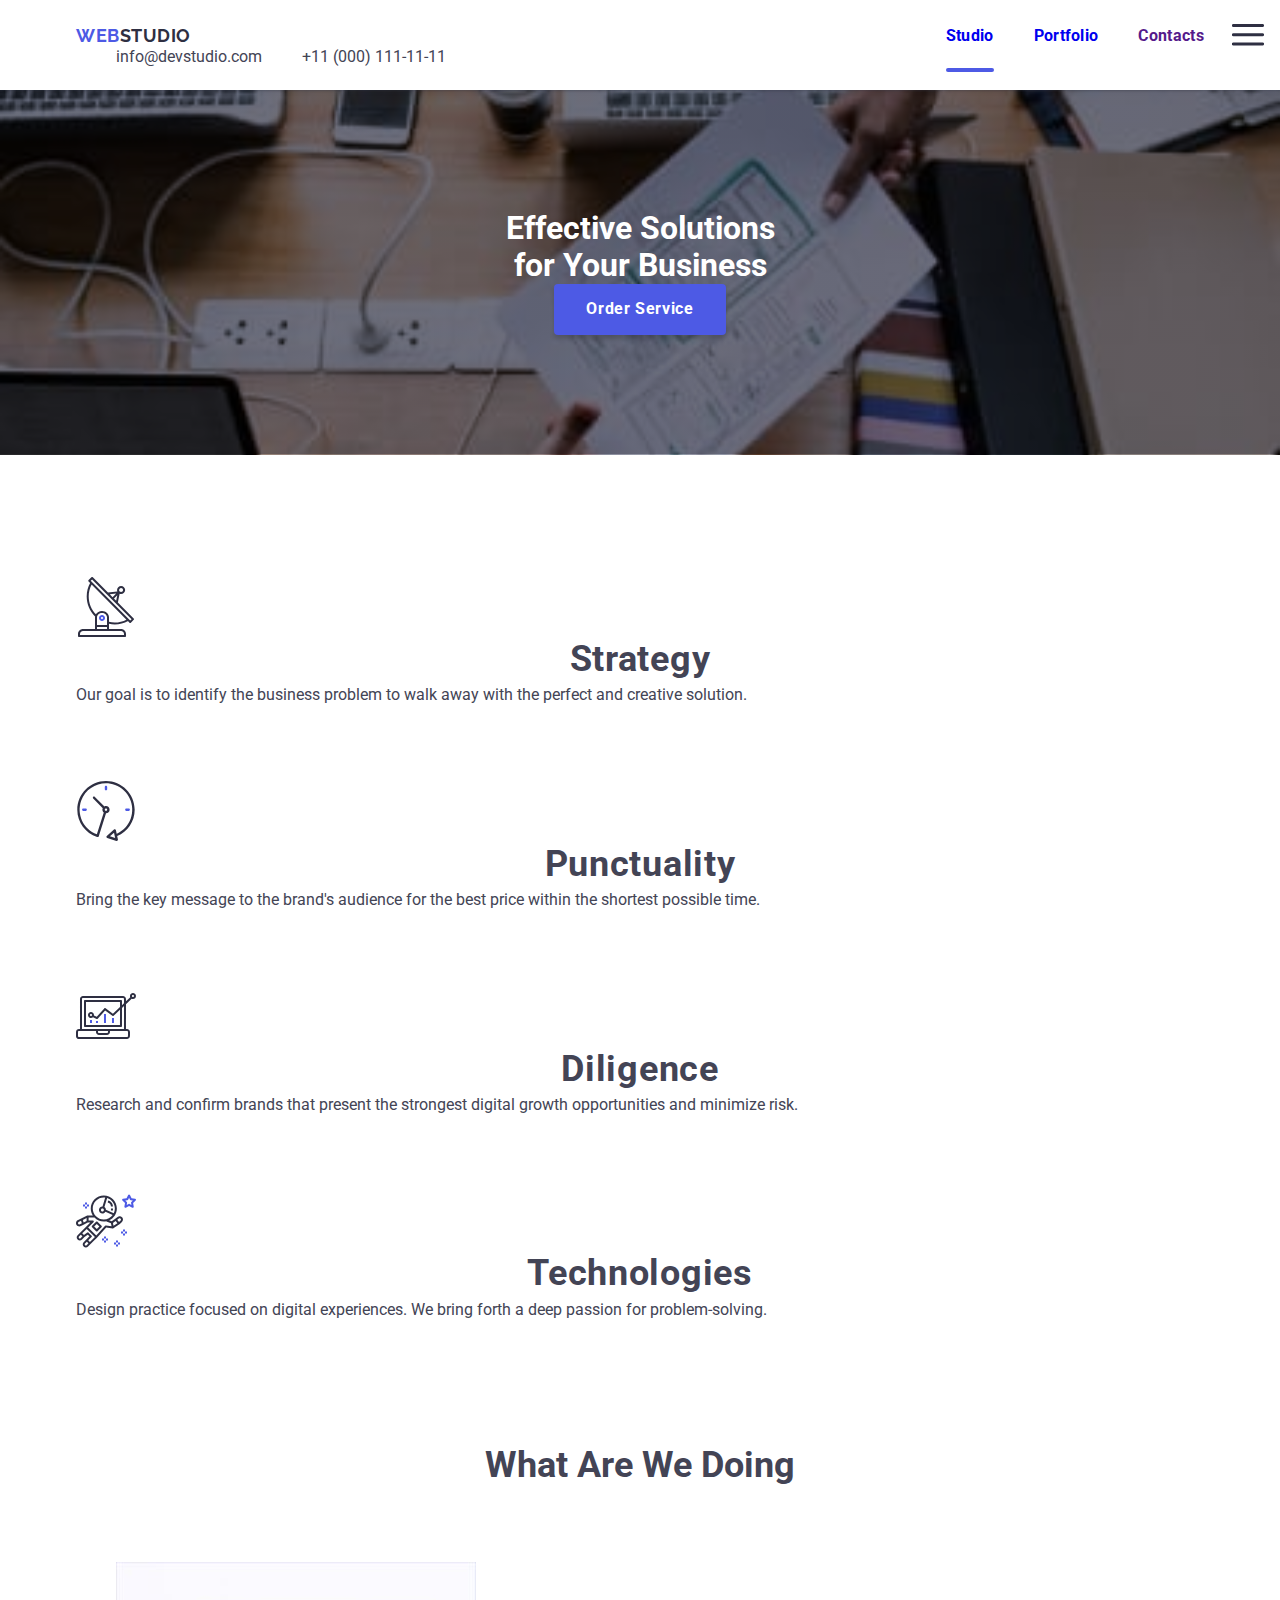
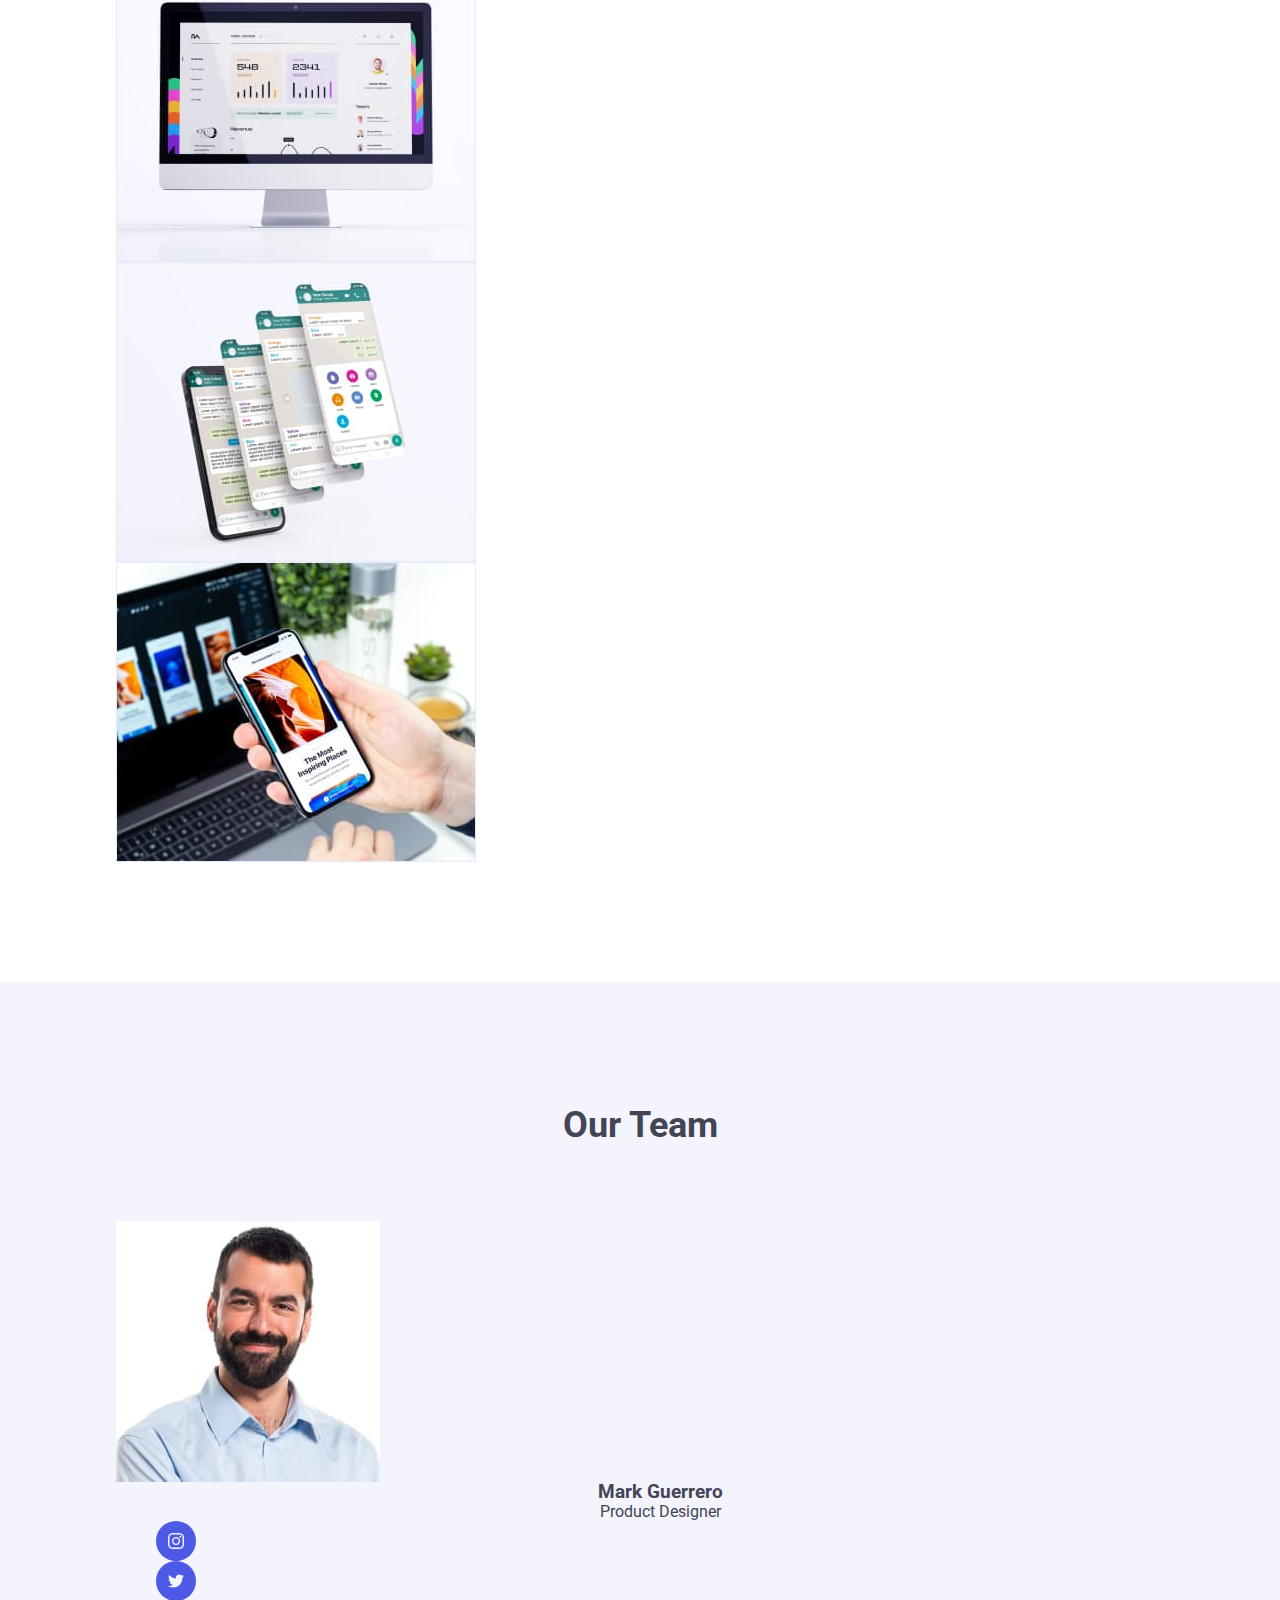
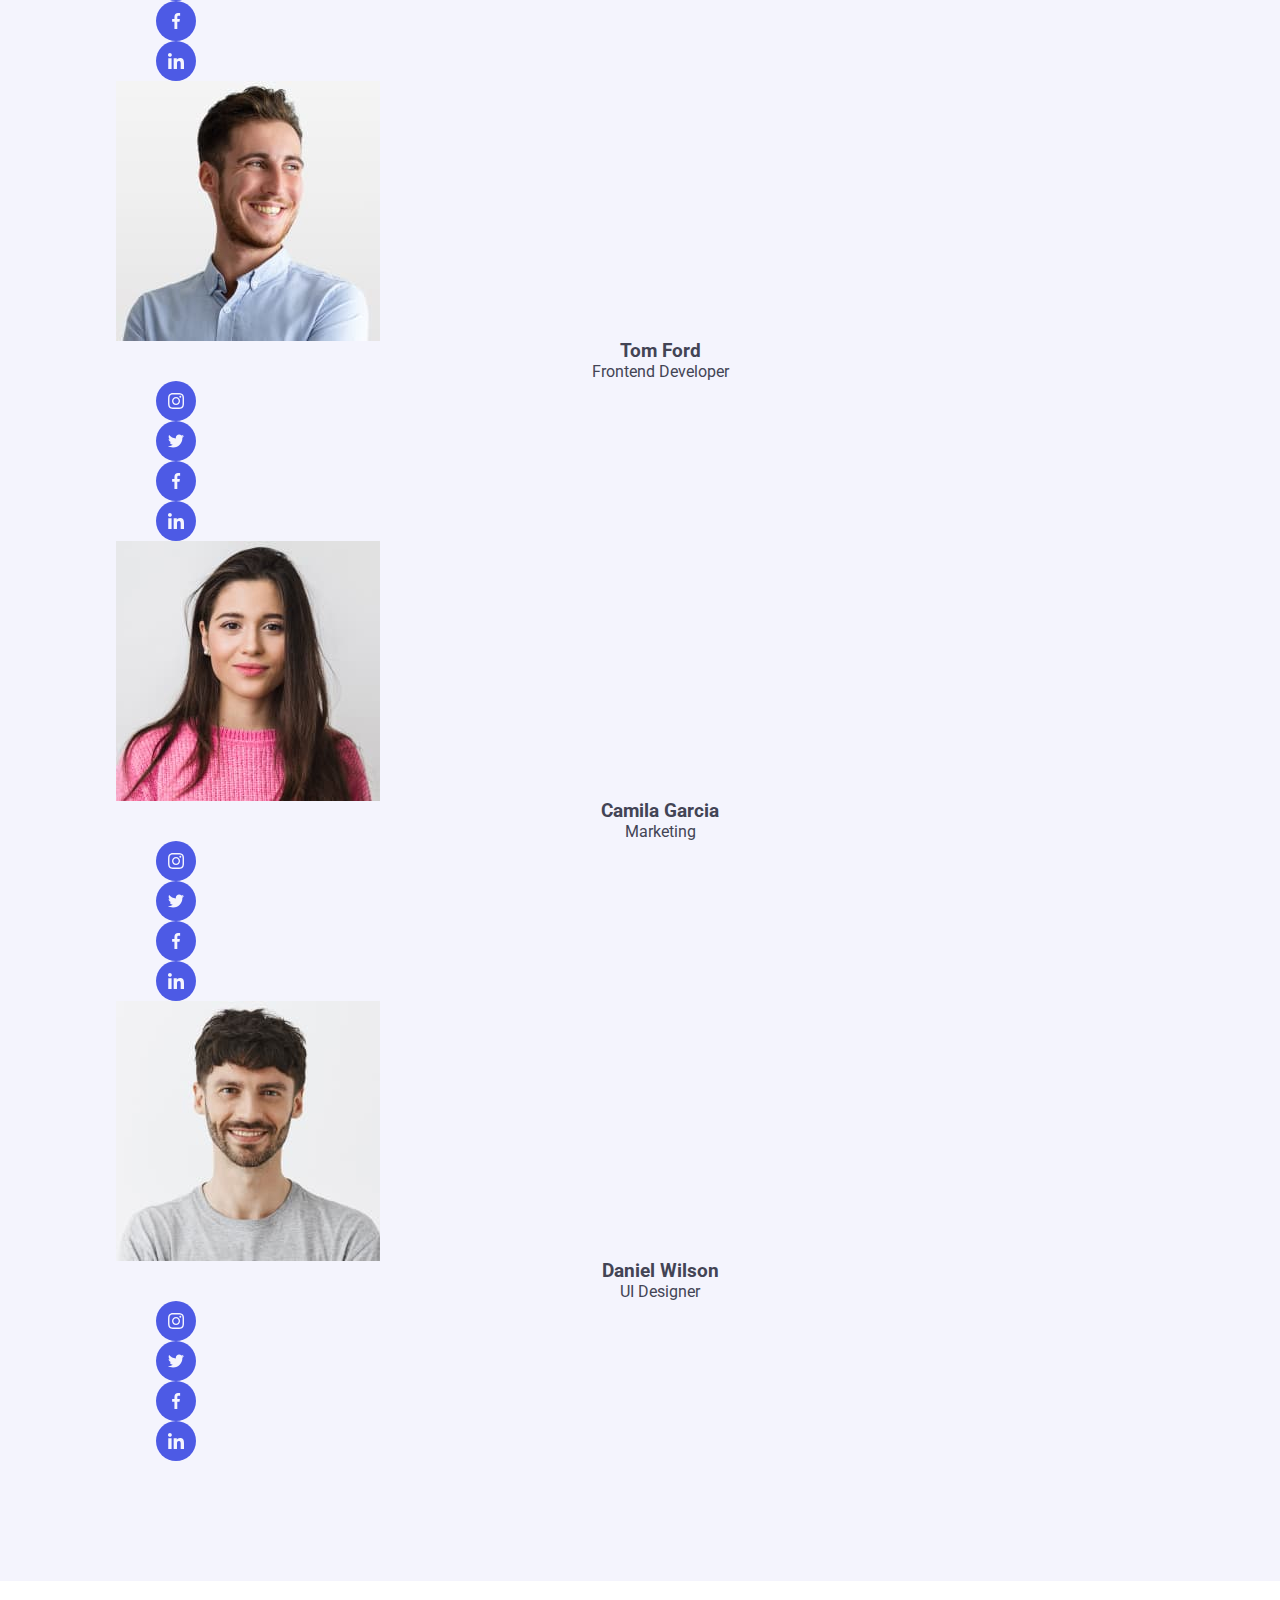
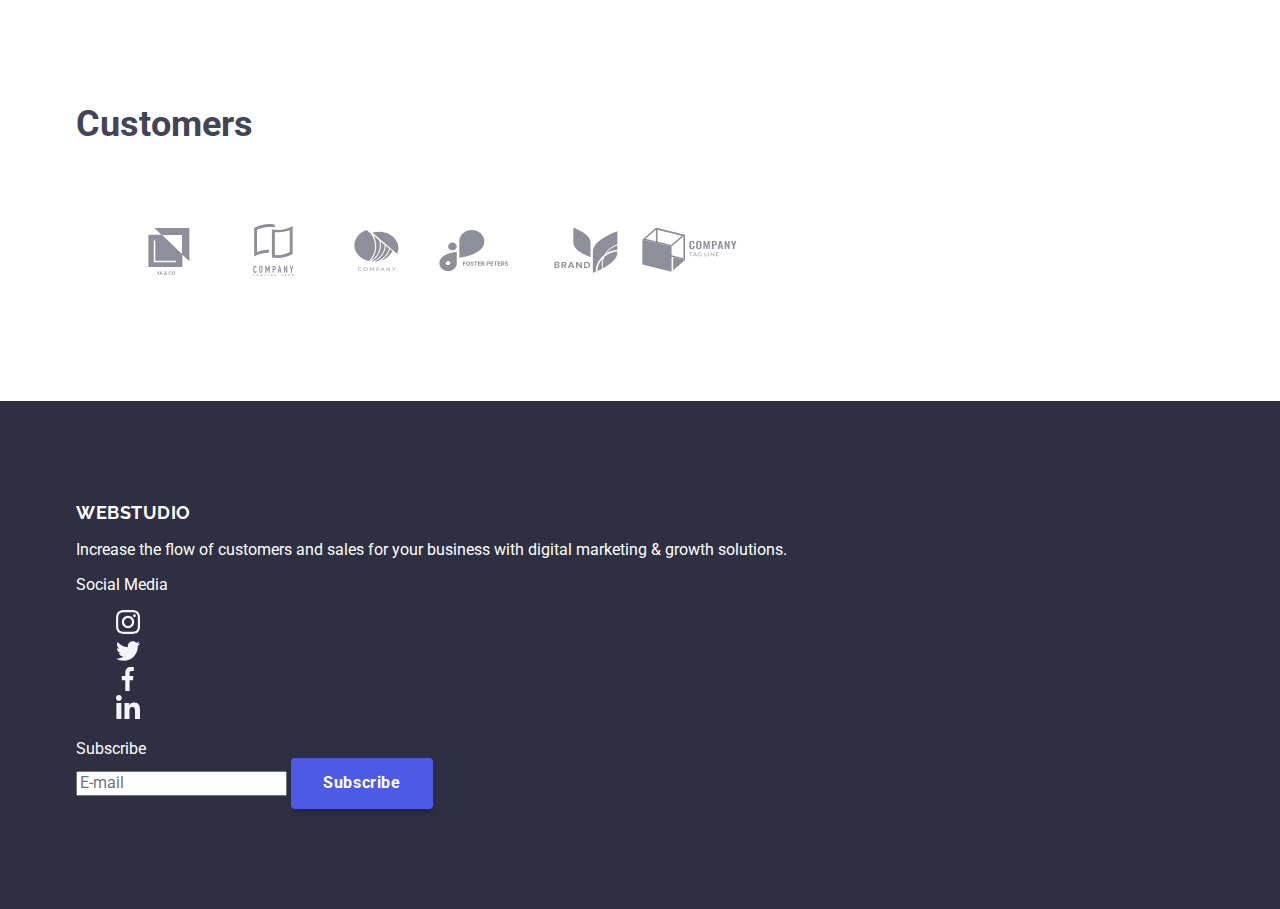
==== commit 3ee1b6d5: "benefits up to 479px are ready" ====
--- a/index.html
+++ b/index.html
@@ -203,7 +203,7 @@
                 </svg>
             </div>
             <h3 class="heading-third-level">Strategy</h3>
-            <p>
+            <p class="paragraph">
               Our goal is to identify the business problem to walk away with the
               perfect and creative solution.
             </p>
@@ -215,7 +215,7 @@
                 </svg>
             </div>
             <h3 class="heading-third-level">Punctuality</h3>
-            <p>
+            <p class="paragraph">
               Bring the key message to the brand's audience for the best price
               within the shortest possible time.
             </p>
@@ -226,11 +226,11 @@
                 <use href="./images/icons.svg#icon-diagram"></use>
               </svg>
             </div>
-            <h3 class=".heading-third-level">Diligence</h3>
-            <p>
+            <h3 class="heading-third-level">Diligence</h3>
+            <p class="paragraph">
               Research and confirm brands that present the strongest digital
               growth opportunities and minimize risk.
-            </p>
+            </p class="paragraph">
           </li>
           <li class="benefits__item">
             <div class="benefits__icon">
@@ -239,7 +239,7 @@
               </svg>
             </div>
             <h3 class="heading-third-level">Technologies</h3>
-            <p>
+            <p class="paragraph">
               Design practice focused on digital experiences. We bring forth a
               deep passion for problem-solving.
             </p>
--- a/css/main.min.css
+++ b/css/main.min.css
@@ -1 +1 @@
-body{background-color:var(--primary-background-color);color:var(--primary-text-color);font-family:Roboto,sans-serif,Arial,Helvetica,sans-serif;font-size:16px}.is-open .body-no-scroll{height:100vh;width:100vw;-ms-touch-action:none;touch-action:none;-webkit-overflow-scrolling:none;overflow:hidden;-ms-scroll-chaining:none;overscroll-behavior:none}.container{max-width:1158px;margin:0 auto;padding:0 15px 0 15px}.section-no-padding{padding:0}.section-no-top-padding{padding:0;padding-bottom:120px}h1,h2,h3,h4,h5,h6,p,ul{margin-top:0;margin-bottom:0}img{display:block}.list{list-style:none}nav a,footer a{text-decoration:none}.benefits{padding-left:0;gap:24px}.benefit-icons{display:-webkit-box;display:-ms-flexbox;display:flex;background-color:var(--secondary-background-color);height:112px;margin-bottom:8px;-webkit-box-pack:center;-ms-flex-pack:center;justify-content:center;-webkit-box-align:center;-ms-flex-align:center;align-items:center}.our-services{text-align:center}.heading-third-level{font-size:20px;line-height:1.2;letter-spacing:.02em}.portfolio-menu{display:-webkit-inline-box;display:-ms-inline-flexbox;display:inline-flex;padding-left:0;margin-bottom:48px}.portfolio-items{padding-left:0;display:-webkit-box;display:-ms-flexbox;display:flex;-ms-flex-wrap:wrap;flex-wrap:wrap;row-gap:48px;-webkit-column-gap:24px;-moz-column-gap:24px;column-gap:24px}.portfolio-items h2{margin-bottom:8px}.portfolio-image-wrap{position:relative;overflow:hidden}.portfolio-image-overlay::before{content:"";position:absolute;display:inline-block;width:100%;height:100%;background-color:var(--accent-color);-webkit-transform:translateY(100%);transform:translateY(100%);-webkit-transition:-webkit-transform 250ms cubic-bezier(0.4, 0, 0.2, 1);transition:-webkit-transform 250ms cubic-bezier(0.4, 0, 0.2, 1);transition:transform 250ms cubic-bezier(0.4, 0, 0.2, 1);transition:transform 250ms cubic-bezier(0.4, 0, 0.2, 1), -webkit-transform 250ms cubic-bezier(0.4, 0, 0.2, 1)}.portfolio-element-link:hover .portfolio-image-overlay::before{-webkit-transform:translateY(0%);transform:translateY(0%)}.portfolio-image-text-over{position:absolute;top:0;left:0;padding:40px 32px;font-family:"Roboto",sans-serif;font-size:16px;line-height:1.5;color:var(--primary-background-color);letter-spacing:.02em;-webkit-transform:translateY(200%);transform:translateY(200%);-webkit-transition:-webkit-transform 250ms cubic-bezier(0.4, 0, 0.2, 1);transition:-webkit-transform 250ms cubic-bezier(0.4, 0, 0.2, 1);transition:transform 250ms cubic-bezier(0.4, 0, 0.2, 1);transition:transform 250ms cubic-bezier(0.4, 0, 0.2, 1), -webkit-transform 250ms cubic-bezier(0.4, 0, 0.2, 1)}.portfolio-element-link:hover .portfolio-image-text-over{-webkit-transform:translateY(0%);transform:translateY(0%)}.portfolio-description{padding:32px 16px;-webkit-box-shadow:0px 1px 6px rgba(46,47,66,.08);box-shadow:0px 1px 6px rgba(46,47,66,.08)}.portfolio-card:hover{-webkit-box-shadow:0px 1px 6px rgba(46,47,66,.08);box-shadow:0px 1px 6px rgba(46,47,66,.08);cursor:pointer}@media screen and (max-width: 479px){.container{max-width:479px}}@media screen and (min-width: 480px){.container{width:480px}.section{padding:96px 0 96px 0}.section-smaller-top{padding:48px 0 96px 0}}@media screen and (min-width: 768px){.container{width:768px}.section{padding:96px 0 96px 0}.section-smaller-top{padding:64px 0 96px 0}}@media screen and (min-width: 1200px){.container{width:1158px}.section{padding:120px 0 120px 0}.section-smaller-top{padding:96px 0 96px 0}}.section-no-padding{padding:0}.section-no-top-padding{padding:0;padding-bottom:120px}:root{--accent-color: #4d5ae5;--accent-clicked-butoon: #404bbf;--title-text-color: #2e2f42;--primary-text-color: #434455;--primary-background-color: #fff;--secondary-background-color: #f4f4fd;--dark-background-color: #2e2f42}.heading-second-level{font-size:36px;line-height:1.33;margin-bottom:72px}.heading-third-level{font-size:36px;line-height:.9;text-align:center;margin-bottom:8px}.menu-button{display:-webkit-inline-box;display:-ms-inline-flexbox;display:inline-flex;background-color:rgba(0,0,0,0);border:none;stroke:var(--title-text-color);cursor:pointer;margin:0;padding:0}.button,.button--modal,.button-light{font-family:Roboto,sans-serif;font-size:16px;line-height:1.17;font-weight:700;letter-spacing:.04em;background-color:var(--accent-color);color:var(--primary-background-color);cursor:pointer;border:none;padding:16px 32px 16px 32px;-webkit-box-shadow:0px 4px 4px rgba(0,0,0,.15);box-shadow:0px 4px 4px rgba(0,0,0,.15);border-radius:4px;-webkit-transition:background-color 250ms cubic-bezier(0.4, 0, 0.2, 1);transition:background-color 250ms cubic-bezier(0.4, 0, 0.2, 1)}.button:hover,.button--modal:hover,.button-light:hover,.button:focus,.button--modal:focus,.button-light:focus{background-color:var(--accent-clicked-butoon)}.button-light{line-height:1.5;border:1px solid #e7e9fc;padding:12px 24px;border-radius:4px;margin-right:24px;-webkit-box-shadow:none;box-shadow:none;-webkit-transition:background-color 250ms cubic-bezier(0.4, 0, 0.2, 1),color 250ms cubic-bezier(0.4, 0, 0.2, 1),border 250ms cubic-bezier(0.4, 0, 0.2, 1),-webkit-box-shadow 250ms cubic-bezier(0.4, 0, 0.2, 1);transition:background-color 250ms cubic-bezier(0.4, 0, 0.2, 1),color 250ms cubic-bezier(0.4, 0, 0.2, 1),border 250ms cubic-bezier(0.4, 0, 0.2, 1),-webkit-box-shadow 250ms cubic-bezier(0.4, 0, 0.2, 1);transition:background-color 250ms cubic-bezier(0.4, 0, 0.2, 1),color 250ms cubic-bezier(0.4, 0, 0.2, 1),border 250ms cubic-bezier(0.4, 0, 0.2, 1),box-shadow 250ms cubic-bezier(0.4, 0, 0.2, 1);transition:background-color 250ms cubic-bezier(0.4, 0, 0.2, 1),color 250ms cubic-bezier(0.4, 0, 0.2, 1),border 250ms cubic-bezier(0.4, 0, 0.2, 1),box-shadow 250ms cubic-bezier(0.4, 0, 0.2, 1),-webkit-box-shadow 250ms cubic-bezier(0.4, 0, 0.2, 1)}.button-light:last-child{margin-right:0}.button-light:hover,.button-light:focus{color:var(--primary-background-color);background-color:var(--accent-color);border:1px solid var(--accent-color);-webkit-box-shadow:0px 3px 1px rgba(0,0,0,.1),0px 2px 1px rgba(0,0,0,.08),0px 2px 2px rgba(0,0,0,.12);box-shadow:0px 3px 1px rgba(0,0,0,.1),0px 2px 1px rgba(0,0,0,.08),0px 2px 2px rgba(0,0,0,.12)}.button--modal{display:-webkit-box;display:-ms-flexbox;display:flex;-webkit-box-pack:center;-ms-flex-pack:center;justify-content:center;-webkit-box-align:center;-ms-flex-align:center;align-items:center;width:24px;height:24px;background-color:#e7e9fc;border:1px solid rgba(0,0,0,.1);border-radius:50%;-webkit-box-shadow:none;box-shadow:none;-webkit-transition:background-color 250ms cubic-bezier(0.4, 0, 0.2, 1);transition:background-color 250ms cubic-bezier(0.4, 0, 0.2, 1);margin-left:auto;margin-bottom:24px}.button--modal:hover,.button--modal:focus{border:none;background-color:var(--accent-color)}.button--modal:hover .button__element{fill:var(--primary-background-color)}.button__element{fill:#000}.header{position:relative;padding-top:24px;padding-bottom:24px;-webkit-box-shadow:0px 2px 1px rgba(46,47,66,.08),0px 1px 1px rgba(46,47,66,.16),0px 1px 6px rgba(46,47,66,.08);box-shadow:0px 2px 1px rgba(46,47,66,.08),0px 1px 1px rgba(46,47,66,.16),0px 1px 6px rgba(46,47,66,.08)}.header__container{-webkit-box-align:center;-ms-flex-align:center;align-items:center;-webkit-box-pack:justify;-ms-flex-pack:justify;justify-content:space-between}.header__navigation{display:-webkit-box;display:-ms-flexbox;display:flex;-webkit-box-align:center;-ms-flex-align:center;align-items:center;-webkit-box-pack:justify;-ms-flex-pack:justify;justify-content:space-between}.header__main-navigation{display:-webkit-box;display:-ms-flexbox;display:flex;padding-left:0;gap:40px}.header__main-navigation-item{display:block}.header__main-navigation{color:var(--title-text-color);text-decoration:none;font-weight:700;font-size:16px;line-height:1.5;letter-spacing:.02em;-webkit-transition:color 250ms cubic-bezier(0.4, 0, 0.2, 1);transition:color 250ms cubic-bezier(0.4, 0, 0.2, 1)}.header__main-navigation-item{position:relative}.header__main-navigation-item--active{color:var(--accent-color)}.header__main-navigation-item--active::after{content:"";display:inline-block;position:absolute;bottom:-100%;left:0;background-color:var(--accent-color);width:100%;height:4px;border-radius:2px}.header__main-navigation-link:hover,.header__main-navigation-link:focus{color:var(--accent-color)}.header__contacts{display:-webkit-box;display:-ms-flexbox;display:flex}.header__contacts-link{font-family:inherit;color:var(--primary-text-color);text-decoration:none;margin-left:40px;-webkit-transition:color 250ms cubic-bezier(0.4, 0, 0.2, 1);transition:color 250ms cubic-bezier(0.4, 0, 0.2, 1)}.header__contacts-link:hover,.header__contacts-link:focus{color:var(--accent-color)}.menu-container{position:absolute;overflow-y:scroll}.mobile-menu-container{position:fixed}.menu-button .icon-cross{display:block}.menu-button .icon-menu{display:none}.menu-button.is-open .icon-cross{display:none}.menu-button.is-open .icon-menu{display:block}.menu-container{display:none;position:fixed;top:0;left:0;background-color:var(--primary-background-color);width:100vw;height:100vh}.menu-container-small{display:-webkit-box;display:-ms-flexbox;display:flex;-webkit-box-orient:vertical;-webkit-box-direction:normal;-ms-flex-direction:column;flex-direction:column;-webkit-box-pack:justify;-ms-flex-pack:justify;justify-content:space-between}.menu-container-flex{display:-webkit-box;display:-ms-flexbox;display:flex;-webkit-box-orient:vertical;-webkit-box-direction:normal;-ms-flex-direction:column;flex-direction:column;-webkit-box-pack:justify;-ms-flex-pack:justify;justify-content:space-between;height:100vh;padding:40px}.menu-button{cursor:pointer;z-index:2;position:absolute;top:24px;right:16px}.menu-container.is-open{display:block;position:fixed;z-index:1}.menu-container-items{padding-left:0;margin-top:40px}.menu-container-pages{display:block;font-family:"Roboto",sans-serif;font-size:36px;font-weight:700;line-height:1.11;color:var(--title-text-color);letter-spacing:.02em;text-transform:capitalize;margin-bottom:40px}.menu-container-pages:hover,.menu-container-pages:focus{color:var(--accent-color)}.menu-container-phone{font-family:"Roboto";font-style:normal;font-weight:600;font-size:36px;line-height:1.33;color:var(--accent-color)}.menu-container-email{display:block;font-family:"Roboto";font-style:normal;font-weight:500;font-size:20px;line-height:1.2;color:var(--title-text-color);margin-top:40px}.menu-social-icons{display:-webkit-box;display:-ms-flexbox;display:flex;gap:56px;padding-left:0;margin-top:48px}@media screen and (max-width: 479px){.header__main-navigation{display:none}.header__contacts{display:none}.menu__contacts{display:none}}.backdrop{position:fixed;top:0;left:0;width:100%;height:100%;background-color:rgba(46,47,66,.4);opacity:1;-webkit-transition:opacity 250ms cubic-bezier(0.4, 0, 0.2, 1);transition:opacity 250ms cubic-bezier(0.4, 0, 0.2, 1)}.backdrop.is-hidden{opacity:0;pointer-events:none;-webkit-transition:opacity 250ms cubic-bezier(0.4, 0, 0.2, 1);transition:opacity 250ms cubic-bezier(0.4, 0, 0.2, 1)}.backdrop.is-hidden .backdrop{-webkit-transform:translate(-50%, -50%) scale(0.5);transform:translate(-50%, -50%) scale(0.5)}.modal{display:-webkit-box;display:-ms-flexbox;display:flex;position:absolute;-webkit-box-pack:center;-ms-flex-pack:center;justify-content:center;top:50%;left:50%;background-color:#fcfcfc;-webkit-box-shadow:0px 1px 1px rgba(0,0,0,.14),0px 1px 3px rgba(0,0,0,.12),0px 2px 1px rgba(0,0,0,.2);box-shadow:0px 1px 1px rgba(0,0,0,.14),0px 1px 3px rgba(0,0,0,.12),0px 2px 1px rgba(0,0,0,.2);border-radius:4px;-webkit-transform:translate(-50%, -50%) scale(1);transform:translate(-50%, -50%) scale(1);-webkit-transition:-webkit-transform 250ms cubic-bezier(0.4, 0, 0.2, 1);transition:-webkit-transform 250ms cubic-bezier(0.4, 0, 0.2, 1);transition:transform 250ms cubic-bezier(0.4, 0, 0.2, 1);transition:transform 250ms cubic-bezier(0.4, 0, 0.2, 1), -webkit-transform 250ms cubic-bezier(0.4, 0, 0.2, 1)}.modal__wrap{padding:24px}.modal__text{font-family:"Roboto",sans-serif;font-weight:600;font-size:16px;line-height:1.5;text-align:center;letter-spacing:.02em;color:var(--title-text-color);margin-bottom:16px}.modal__form-label{display:-webkit-box;display:-ms-flexbox;display:flex;position:relative;width:360px;-webkit-box-orient:vertical;-webkit-box-direction:normal;-ms-flex-direction:column;flex-direction:column;font-family:"Roboto" sans-serif;font-size:12px;line-height:1.17;letter-spacing:.01em;color:#8e8f99}.modal__form-label>textarea{resize:none;border:1px solid rgba(33,33,33,.2);border-radius:4px;margin-top:4px;margin-bottom:16px}.modal__input-comment::-webkit-input-placeholder{font-family:"Roboto",sans-serif;font-size:12px;line-height:1.17;letter-spacing:.01em;color:rgba(117,117,117,.5)}.modal__input-comment::-moz-placeholder{font-family:"Roboto",sans-serif;font-size:12px;line-height:1.17;letter-spacing:.01em;color:rgba(117,117,117,.5)}.modal__input-comment:-ms-input-placeholder{font-family:"Roboto",sans-serif;font-size:12px;line-height:1.17;letter-spacing:.01em;color:rgba(117,117,117,.5)}.modal__input-comment::-ms-input-placeholder{font-family:"Roboto",sans-serif;font-size:12px;line-height:1.17;letter-spacing:.01em;color:rgba(117,117,117,.5)}.modal__input-comment::placeholder{font-family:"Roboto",sans-serif;font-size:12px;line-height:1.17;letter-spacing:.01em;color:rgba(117,117,117,.5)}.modal__input-comment:focus::-webkit-input-placeholder{color:rgba(0,0,0,0)}.modal__input-comment:focus::-moz-placeholder{color:rgba(0,0,0,0)}.modal__input-comment:focus:-ms-input-placeholder{color:rgba(0,0,0,0)}.modal__input-comment:focus::-ms-input-placeholder{color:rgba(0,0,0,0)}.modal__input-comment:focus::placeholder{color:rgba(0,0,0,0)}.modal__input-name>input,.modal__input-phone>input,.modal__input-email>input{height:40px;width:360px;border:1px solid rgba(33,33,33,.2);border-radius:4px;margin-bottom:8px;margin-top:4px;padding-left:34px;-webkit-transition:border 250ms cubic-bezier(0.4, 0, 0.2, 1);transition:border 250ms cubic-bezier(0.4, 0, 0.2, 1)}.modal__form-label>textarea{padding:8px 16px;-webkit-transition:border 250ms cubic-bezier(0.4, 0, 0.2, 1);transition:border 250ms cubic-bezier(0.4, 0, 0.2, 1)}.modal__form-label{position:relative}.modal__input-name-icon{position:absolute;top:55%;left:26px;-webkit-transform:translate(-50%, -50%);transform:translate(-50%, -50%);-webkit-transition:fill 250ms cubic-bezier(0.4, 0, 0.2, 1);transition:fill 250ms cubic-bezier(0.4, 0, 0.2, 1)}.modal__input-phone-icon{position:absolute;top:58%;left:26px;-webkit-transform:translate(-50%, -50%);transform:translate(-50%, -50%);-webkit-transition:fill 250ms cubic-bezier(0.4, 0, 0.2, 1);transition:fill 250ms cubic-bezier(0.4, 0, 0.2, 1)}.modal__input-email{position:absolute;top:58%;left:26px;-webkit-transform:translate(-50%, -50%);transform:translate(-50%, -50%);-webkit-transition:fill 250ms cubic-bezier(0.4, 0, 0.2, 1);transition:fill 250ms cubic-bezier(0.4, 0, 0.2, 1)}.modal__input-name input:focus,.modal__input-phone input:focus,.modal__input-email input:focus,.modal__form-label textarea:focus{border:1px solid var(--accent-color)}.modal__input-name:focus-within+svg,.modal__input-phone:focus-within+svg,.modal__input-email:focus-within+svg{fill:var(--accent-color)}.modal__input-comment{-webkit-appearance:none;-moz-appearance:none;appearance:none}.modal .checkbox-icon{display:inline-block;width:16px;height:16px;border:1.25px solid var(--title-text-color);border-radius:2px;-webkit-transition:background-color 250ms cubic-bezier(0.4, 0, 0.2, 1),border 250ms cubic-bezier(0.4, 0, 0.2, 1);transition:background-color 250ms cubic-bezier(0.4, 0, 0.2, 1),border 250ms cubic-bezier(0.4, 0, 0.2, 1);margin-right:8px}.modal__input-comment:checked+.checkbox-icon{background-color:var(--accent-color);border:none;background-image:url(../images/tick.svg);background-repeat:no-repeat;background-size:cover}.service-label-row{display:-webkit-box;display:-ms-flexbox;display:flex;position:absolute;left:16px;-webkit-box-orient:horizontal;-webkit-box-direction:normal;-ms-flex-direction:row;flex-direction:row;width:360px;font-family:"Roboto" sans-serif;font-size:12px;line-height:1.17;letter-spacing:.01em;color:#8e8f99;-webkit-box-align:center;-ms-flex-align:center;align-items:center}.service-label-row>input{margin-right:8px}.btn-modal{display:block;width:170px;margin:0 auto;margin-top:40px}.privacy-policy-link{color:var(--accent-clicked-butoon);padding-left:4px;cursor:pointer;text-decoration:underline}.hero{-webkit-box-align:center;-ms-flex-align:center;align-items:center;color:var(--primary-background-color);text-align:center;background-image:-webkit-gradient(linear, left top, right top, from(rgba(46, 47, 66, 0.7)), to(rgba(46, 47, 66, 0.7))),url(../images/hero-bcg-mobile.jpeg);background-image:linear-gradient(to right, rgba(46, 47, 66, 0.7), rgba(46, 47, 66, 0.7)),url(../images/hero-bcg-mobile.jpeg);background-blend-mode:multiply;background-repeat:no-repeat;background-size:cover;background-position:center;margin:0 auto}@media screen and (min-device-pixel-ratio: 2)and (max-width: 479px),screen and (-webkit-min-device-pixel-ratio: 2)and (max-width: 479px),screen and (min-resolution: 192dpi)and (max-width: 479px),screen and (min-resolution: 2dppx)and (max-width: 479px){.hero{background-image:-webkit-gradient(linear, left top, right top, from(rgba(46, 47, 66, 0.7)), to(rgba(46, 47, 66, 0.7))),url(../images/hero-bcg-mobile@2x.jpeg);background-image:linear-gradient(to right, rgba(46, 47, 66, 0.7), rgba(46, 47, 66, 0.7)),url(../images/hero-bcg-mobile@2x.jpeg)}}@media screen and (min-device-pixel-ratio: 2)and (min-width: 480px),screen and (-webkit-min-device-pixel-ratio: 2)and (min-width: 480px),screen and (min-resolution: 192dpi)and (min-width: 480px),screen and (min-resolution: 2dppx)and (min-width: 480px){.hero{background-image:-webkit-gradient(linear, left top, right top, from(rgba(46, 47, 66, 0.7)), to(rgba(46, 47, 66, 0.7))),url(../images/hero-bcg-mobile@2x.jpeg);background-image:linear-gradient(to right, rgba(46, 47, 66, 0.7), rgba(46, 47, 66, 0.7)),url(../images/hero-bcg-mobile@2x.jpeg)}}@media screen and (min-device-pixel-ratio: 2)and (min-width: 768px),screen and (-webkit-min-device-pixel-ratio: 2)and (min-width: 768px),screen and (min-resolution: 192dpi)and (min-width: 768px),screen and (min-resolution: 2dppx)and (min-width: 768px){.hero{background-image:-webkit-gradient(linear, left top, right top, from(rgba(46, 47, 66, 0.7)), to(rgba(46, 47, 66, 0.7))),url(../images/hero-bcg-tablet@2x.jpeg);background-image:linear-gradient(to right, rgba(46, 47, 66, 0.7), rgba(46, 47, 66, 0.7)),url(../images/hero-bcg-tablet@2x.jpeg)}}@media screen and (min-device-pixel-ratio: 2)and (min-width: 1200px),screen and (-webkit-min-device-pixel-ratio: 2)and (min-width: 1200px),screen and (min-resolution: 192dpi)and (min-width: 1200px),screen and (min-resolution: 2dppx)and (min-width: 1200px){.hero{background-image:-webkit-gradient(linear, left top, right top, from(rgba(46, 47, 66, 0.7)), to(rgba(46, 47, 66, 0.7))),url(../images/people-office@2x.jpg);background-image:linear-gradient(to right, rgba(46, 47, 66, 0.7), rgba(46, 47, 66, 0.7)),url(../images/people-office@2x.jpg)}}@media screen and (max-width: 479px){.hero{padding:112px 0 112px 0}.hero__title{font-size:36px;line-height:1.11;color:var(--primary-background-color);margin-bottom:48px}}.benefits{padding-left:0}.benefits__item{margin-right:24px}.benefits__item:last-child{margin-right:0}@media screen and (max-width: 479px){.section-no-top-padding{display:none}.benefits__icon-element{display:none}}.header__logo{color:var(--title-text-color);font-family:Raleway,sans-serif;font-weight:700;font-size:18px;line-height:1.33;letter-spacing:.03em;text-transform:uppercase;margin-right:77px}.header__logo--blue{color:var(--accent-color)}.logo-footer{color:var(--primary-background-color);font-family:Raleway,sans-serif;font-weight:700;font-size:18px;line-height:1.33;letter-spacing:.03em;text-transform:uppercase}footer{background-color:var(--dark-background-color);color:var(--primary-background-color);padding:100px 0 100px 0}footer{-webkit-box-align:center;-ms-flex-align:center;align-items:center}.footer-wrap{display:-webkit-box;display:-ms-flexbox;display:flex;-webkit-box-orient:vertical;-webkit-box-direction:normal;-ms-flex-direction:column;flex-direction:column;-webkit-box-align:center;-ms-flex-align:center;align-items:center}footer p{margin-top:16px}.footer-social-icons{display:-webkit-box;display:-ms-flexbox;display:flex;-webkit-box-pack:center;-ms-flex-pack:center;justify-content:center;gap:16px;padding-left:0}.footer-social-heading{margin-top:0;font-family:"Roboto" sans-serif;font-weight:700;font-size:16px;line-height:1.5;letter-spacing:.02em;color:var(--primary-background-color)}.footer-icon-1{display:-webkit-box;display:-ms-flexbox;display:flex;padding:8px;border-radius:50%;background-color:rgba(255,255,255,.1);-webkit-transition:background-color 250ms cubic-bezier(0.4, 0, 0.2, 1);transition:background-color 250ms cubic-bezier(0.4, 0, 0.2, 1)}.footer-icon-illustration{-webkit-box-pack:center;-ms-flex-pack:center;justify-content:center;-webkit-box-align:center;-ms-flex-align:center;align-items:center}.footer-icon-1:hover,.footer-icon-1:focus{background-color:#31d0aa}.btn{padding:0;margin:0}.form-btn-submit{background-color:var(--accent-color);border:none;color:var(--primary-background-color);padding:8px 64px 8px 24px;border-radius:4px;font-family:"Roboto",sans-serif;font-weight:700;font-size:16px;line-height:1.5;letter-spacing:.06em;margin-left:12px}.footer-form-elements{display:-webkit-box;display:-ms-flexbox;display:flex;-webkit-box-orient:vertical;-webkit-box-direction:normal;-ms-flex-direction:column;flex-direction:column;-webkit-box-align:center;-ms-flex-align:center;align-items:center;margin-top:16px;position:relative}.form-btn-submit::before{content:"";display:block;position:absolute;top:70%;left:45%;width:24px;height:20px;background-image:url(../images/send.svg);background-repeat:no-repeat;background-size:cover;-webkit-transform:translate(-50%, -50%);transform:translate(-50%, -50%)}.input-subscribe::-webkit-input-placeholder{font-family:"Roboto",sans-serif;font-size:12px;line-height:2;letter-spacing:.04em;color:rgba(255,255,255,.6)}.input-subscribe::-moz-placeholder{font-family:"Roboto",sans-serif;font-size:12px;line-height:2;letter-spacing:.04em;color:rgba(255,255,255,.6)}.input-subscribe:-ms-input-placeholder{font-family:"Roboto",sans-serif;font-size:12px;line-height:2;letter-spacing:.04em;color:rgba(255,255,255,.6)}.input-subscribe::-ms-input-placeholder{font-family:"Roboto",sans-serif;font-size:12px;line-height:2;letter-spacing:.04em;color:rgba(255,255,255,.6)}.input-subscribe::placeholder{font-family:"Roboto",sans-serif;font-size:12px;line-height:2;letter-spacing:.04em;color:rgba(255,255,255,.6)}.input-subscribe:focus,.input-subscribe{color:var(--primary-background-color);padding-left:16px;font-family:"Roboto",sans-serif;font-size:12px;line-height:2;letter-spacing:.04em}.input-subscribe:focus::-webkit-input-placeholder{color:rgba(0,0,0,0)}.input-subscribe:focus::-moz-placeholder{color:rgba(0,0,0,0)}.input-subscribe:focus:-ms-input-placeholder{color:rgba(0,0,0,0)}.input-subscribe:focus::-ms-input-placeholder{color:rgba(0,0,0,0)}.input-subscribe:focus::placeholder{color:rgba(0,0,0,0)}.our-team{text-align:center;background-color:var(--secondary-background-color)}.our-team-member li:last-child{margin-right:0}.our-team-member li:first-child{padding-right:0;padding-left:0}.our-team-list{padding-left:0}.our-team-list .social-icons{display:-webkit-box;display:-ms-flexbox;display:flex;gap:24px;padding:12px 16px 36px 16px}.our-team-description{padding:32px 0 12px 0}.our-team-list>h3{font-size:20px;line-height:1.2}.our-team-list h3{margin-bottom:8px}.social-icons-link{display:-webkit-box;display:-ms-flexbox;display:flex;-webkit-box-align:center;-ms-flex-align:center;align-items:center;-webkit-box-pack:center;-ms-flex-pack:center;justify-content:center;width:40px;height:40px;background-color:var(--accent-color);border-radius:50%;-webkit-transition:background-color 250ms cubic-bezier(0.4, 0, 0.2, 1);transition:background-color 250ms cubic-bezier(0.4, 0, 0.2, 1)}.social-icons-link:hover,.social-icons-link:focus{background-color:var(--accent-clicked-butoon)}.customers__logos{text-align:center;display:-webkit-box;display:-ms-flexbox;display:flex}.customers__logos-item:hover,.customers__logos-item:focus{border:1px solid var(--accent-color);cursor:pointer}.customers__logos-element:hover,.customers__logos-element:focus{cursor:pointer;fill:currentColor;color:var(--accent-color)}.customers__logos-item:hover .customers__logos-link,.customers__logos-item:focus .customers__logos-link{color:var(--accent-color);cursor:pointer}.customers__logos-link{color:currentColor;-webkit-transition:color 250ms cubic-bezier(0.4, 0, 0.2, 1);transition:color 250ms cubic-bezier(0.4, 0, 0.2, 1)}.customers__logos-element{fill:currentColor;color:#8e8f99;-webkit-transition:color 250ms cubic-bezier(0.4, 0, 0.2, 1);transition:color 250ms cubic-bezier(0.4, 0, 0.2, 1)}@media screen and (max-width: 479px){.customers__logos{display:none}}/*# sourceMappingURL=main.min.css.map */+body{background-color:var(--primary-background-color);color:var(--primary-text-color);font-family:Roboto,sans-serif,Arial,Helvetica,sans-serif;font-size:16px}.is-open .body-no-scroll{height:100vh;width:100vw;-ms-touch-action:none;touch-action:none;-webkit-overflow-scrolling:none;overflow:hidden;-ms-scroll-chaining:none;overscroll-behavior:none}.container{max-width:1158px;margin:0 auto;padding:0 15px 0 15px}.section-no-padding{padding:0}.section-no-top-padding{padding:0;padding-bottom:120px}h1,h2,h3,h4,h5,h6,p,ul{margin-top:0;margin-bottom:0}img{display:block}.list{list-style:none}nav a,footer a{text-decoration:none}.benefits{padding-left:0;gap:24px}.benefit-icons{display:-webkit-box;display:-ms-flexbox;display:flex;background-color:var(--secondary-background-color);height:112px;margin-bottom:8px;-webkit-box-pack:center;-ms-flex-pack:center;justify-content:center;-webkit-box-align:center;-ms-flex-align:center;align-items:center}.our-services{text-align:center}.heading-third-level{font-size:20px;line-height:1.2;letter-spacing:.02em}.portfolio-menu{display:-webkit-inline-box;display:-ms-inline-flexbox;display:inline-flex;padding-left:0;margin-bottom:48px}.portfolio-items{padding-left:0;display:-webkit-box;display:-ms-flexbox;display:flex;-ms-flex-wrap:wrap;flex-wrap:wrap;row-gap:48px;-webkit-column-gap:24px;-moz-column-gap:24px;column-gap:24px}.portfolio-items h2{margin-bottom:8px}.portfolio-image-wrap{position:relative;overflow:hidden}.portfolio-image-overlay::before{content:"";position:absolute;display:inline-block;width:100%;height:100%;background-color:var(--accent-color);-webkit-transform:translateY(100%);transform:translateY(100%);-webkit-transition:-webkit-transform 250ms cubic-bezier(0.4, 0, 0.2, 1);transition:-webkit-transform 250ms cubic-bezier(0.4, 0, 0.2, 1);transition:transform 250ms cubic-bezier(0.4, 0, 0.2, 1);transition:transform 250ms cubic-bezier(0.4, 0, 0.2, 1), -webkit-transform 250ms cubic-bezier(0.4, 0, 0.2, 1)}.portfolio-element-link:hover .portfolio-image-overlay::before{-webkit-transform:translateY(0%);transform:translateY(0%)}.portfolio-image-text-over{position:absolute;top:0;left:0;padding:40px 32px;font-family:"Roboto",sans-serif;font-size:16px;line-height:1.5;color:var(--primary-background-color);letter-spacing:.02em;-webkit-transform:translateY(200%);transform:translateY(200%);-webkit-transition:-webkit-transform 250ms cubic-bezier(0.4, 0, 0.2, 1);transition:-webkit-transform 250ms cubic-bezier(0.4, 0, 0.2, 1);transition:transform 250ms cubic-bezier(0.4, 0, 0.2, 1);transition:transform 250ms cubic-bezier(0.4, 0, 0.2, 1), -webkit-transform 250ms cubic-bezier(0.4, 0, 0.2, 1)}.portfolio-element-link:hover .portfolio-image-text-over{-webkit-transform:translateY(0%);transform:translateY(0%)}.portfolio-description{padding:32px 16px;-webkit-box-shadow:0px 1px 6px rgba(46,47,66,.08);box-shadow:0px 1px 6px rgba(46,47,66,.08)}.portfolio-card:hover{-webkit-box-shadow:0px 1px 6px rgba(46,47,66,.08);box-shadow:0px 1px 6px rgba(46,47,66,.08);cursor:pointer}@media screen and (max-width: 479px){.container{max-width:479px}.section{padding:96px 0 96px 0}}@media screen and (min-width: 480px){.container{width:480px}.section{padding:96px 0 96px 0}.section-smaller-top{padding:48px 0 96px 0}}@media screen and (min-width: 768px){.container{width:768px}.section{padding:96px 0 96px 0}.section-smaller-top{padding:64px 0 96px 0}}@media screen and (min-width: 1200px){.container{width:1158px}.section{padding:120px 0 120px 0}.section-smaller-top{padding:96px 0 96px 0}}.section-no-padding{padding:0}.section-no-top-padding{padding:0;padding-bottom:120px}:root{--accent-color: #4d5ae5;--accent-clicked-butoon: #404bbf;--title-text-color: #2e2f42;--primary-text-color: #434455;--primary-background-color: #fff;--secondary-background-color: #f4f4fd;--dark-background-color: #2e2f42}.heading-second-level{font-family:Roboto,sans-serif;font-size:36px;line-height:1.33;margin-bottom:72px}.heading-third-level{font-family:Roboto,sans-serif;font-size:36px;line-height:.9;text-align:center;margin-bottom:8px}.paragraph{font-family:Roboto,sans-serif;font-size:16px;line-height:1.5}.menu-button{display:-webkit-inline-box;display:-ms-inline-flexbox;display:inline-flex;background-color:rgba(0,0,0,0);border:none;stroke:var(--title-text-color);cursor:pointer;margin:0;padding:0}.button,.button--modal,.button-light{font-family:Roboto,sans-serif;font-size:16px;line-height:1.17;font-weight:700;letter-spacing:.04em;background-color:var(--accent-color);color:var(--primary-background-color);cursor:pointer;border:none;padding:16px 32px 16px 32px;-webkit-box-shadow:0px 4px 4px rgba(0,0,0,.15);box-shadow:0px 4px 4px rgba(0,0,0,.15);border-radius:4px;-webkit-transition:background-color 250ms cubic-bezier(0.4, 0, 0.2, 1);transition:background-color 250ms cubic-bezier(0.4, 0, 0.2, 1)}.button:hover,.button--modal:hover,.button-light:hover,.button:focus,.button--modal:focus,.button-light:focus{background-color:var(--accent-clicked-butoon)}.button-light{line-height:1.5;border:1px solid #e7e9fc;padding:12px 24px;border-radius:4px;margin-right:24px;-webkit-box-shadow:none;box-shadow:none;-webkit-transition:background-color 250ms cubic-bezier(0.4, 0, 0.2, 1),color 250ms cubic-bezier(0.4, 0, 0.2, 1),border 250ms cubic-bezier(0.4, 0, 0.2, 1),-webkit-box-shadow 250ms cubic-bezier(0.4, 0, 0.2, 1);transition:background-color 250ms cubic-bezier(0.4, 0, 0.2, 1),color 250ms cubic-bezier(0.4, 0, 0.2, 1),border 250ms cubic-bezier(0.4, 0, 0.2, 1),-webkit-box-shadow 250ms cubic-bezier(0.4, 0, 0.2, 1);transition:background-color 250ms cubic-bezier(0.4, 0, 0.2, 1),color 250ms cubic-bezier(0.4, 0, 0.2, 1),border 250ms cubic-bezier(0.4, 0, 0.2, 1),box-shadow 250ms cubic-bezier(0.4, 0, 0.2, 1);transition:background-color 250ms cubic-bezier(0.4, 0, 0.2, 1),color 250ms cubic-bezier(0.4, 0, 0.2, 1),border 250ms cubic-bezier(0.4, 0, 0.2, 1),box-shadow 250ms cubic-bezier(0.4, 0, 0.2, 1),-webkit-box-shadow 250ms cubic-bezier(0.4, 0, 0.2, 1)}.button-light:last-child{margin-right:0}.button-light:hover,.button-light:focus{color:var(--primary-background-color);background-color:var(--accent-color);border:1px solid var(--accent-color);-webkit-box-shadow:0px 3px 1px rgba(0,0,0,.1),0px 2px 1px rgba(0,0,0,.08),0px 2px 2px rgba(0,0,0,.12);box-shadow:0px 3px 1px rgba(0,0,0,.1),0px 2px 1px rgba(0,0,0,.08),0px 2px 2px rgba(0,0,0,.12)}.button--modal{display:-webkit-box;display:-ms-flexbox;display:flex;-webkit-box-pack:center;-ms-flex-pack:center;justify-content:center;-webkit-box-align:center;-ms-flex-align:center;align-items:center;width:24px;height:24px;background-color:#e7e9fc;border:1px solid rgba(0,0,0,.1);border-radius:50%;-webkit-box-shadow:none;box-shadow:none;-webkit-transition:background-color 250ms cubic-bezier(0.4, 0, 0.2, 1);transition:background-color 250ms cubic-bezier(0.4, 0, 0.2, 1);margin-left:auto;margin-bottom:24px}.button--modal:hover,.button--modal:focus{border:none;background-color:var(--accent-color)}.button--modal:hover .button__element{fill:var(--primary-background-color)}.button__element{fill:#000}.header{position:relative;padding-top:24px;padding-bottom:24px;-webkit-box-shadow:0px 2px 1px rgba(46,47,66,.08),0px 1px 1px rgba(46,47,66,.16),0px 1px 6px rgba(46,47,66,.08);box-shadow:0px 2px 1px rgba(46,47,66,.08),0px 1px 1px rgba(46,47,66,.16),0px 1px 6px rgba(46,47,66,.08)}.header__container{-webkit-box-align:center;-ms-flex-align:center;align-items:center;-webkit-box-pack:justify;-ms-flex-pack:justify;justify-content:space-between}.header__navigation{display:-webkit-box;display:-ms-flexbox;display:flex;-webkit-box-align:center;-ms-flex-align:center;align-items:center;-webkit-box-pack:justify;-ms-flex-pack:justify;justify-content:space-between}.header__main-navigation{display:-webkit-box;display:-ms-flexbox;display:flex;padding-left:0;gap:40px}.header__main-navigation-item{display:block}.header__main-navigation{color:var(--title-text-color);text-decoration:none;font-weight:700;font-size:16px;line-height:1.5;letter-spacing:.02em;-webkit-transition:color 250ms cubic-bezier(0.4, 0, 0.2, 1);transition:color 250ms cubic-bezier(0.4, 0, 0.2, 1)}.header__main-navigation-item{position:relative}.header__main-navigation-item--active{color:var(--accent-color)}.header__main-navigation-item--active::after{content:"";display:inline-block;position:absolute;bottom:-100%;left:0;background-color:var(--accent-color);width:100%;height:4px;border-radius:2px}.header__main-navigation-link:hover,.header__main-navigation-link:focus{color:var(--accent-color)}.header__contacts{display:-webkit-box;display:-ms-flexbox;display:flex}.header__contacts-link{font-family:inherit;color:var(--primary-text-color);text-decoration:none;margin-left:40px;-webkit-transition:color 250ms cubic-bezier(0.4, 0, 0.2, 1);transition:color 250ms cubic-bezier(0.4, 0, 0.2, 1)}.header__contacts-link:hover,.header__contacts-link:focus{color:var(--accent-color)}.menu-container{position:absolute;overflow-y:scroll}.mobile-menu-container{position:fixed}.menu-button .icon-cross{display:block}.menu-button .icon-menu{display:none}.menu-button.is-open .icon-cross{display:none}.menu-button.is-open .icon-menu{display:block}.menu-container{display:none;position:fixed;top:0;left:0;background-color:var(--primary-background-color);width:100vw;height:100vh}.menu-container-small{display:-webkit-box;display:-ms-flexbox;display:flex;-webkit-box-orient:vertical;-webkit-box-direction:normal;-ms-flex-direction:column;flex-direction:column;-webkit-box-pack:justify;-ms-flex-pack:justify;justify-content:space-between}.menu-container-flex{display:-webkit-box;display:-ms-flexbox;display:flex;-webkit-box-orient:vertical;-webkit-box-direction:normal;-ms-flex-direction:column;flex-direction:column;-webkit-box-pack:justify;-ms-flex-pack:justify;justify-content:space-between;height:100vh;padding:40px}.menu-button{cursor:pointer;z-index:2;position:absolute;top:24px;right:16px}.menu-container.is-open{display:block;position:fixed;z-index:1}.menu-container-items{padding-left:0;margin-top:40px}.menu-container-pages{display:block;font-family:"Roboto",sans-serif;font-size:36px;font-weight:700;line-height:1.11;color:var(--title-text-color);letter-spacing:.02em;text-transform:capitalize;margin-bottom:40px}.menu-container-pages:hover,.menu-container-pages:focus{color:var(--accent-color)}.menu-container-phone{font-family:"Roboto";font-style:normal;font-weight:600;font-size:36px;line-height:1.33;color:var(--accent-color)}.menu-container-email{display:block;font-family:"Roboto";font-style:normal;font-weight:500;font-size:20px;line-height:1.2;color:var(--title-text-color);margin-top:40px}.menu-social-icons{display:-webkit-box;display:-ms-flexbox;display:flex;gap:56px;padding-left:0;margin-top:48px}@media screen and (max-width: 479px){.header__main-navigation{display:none}.header__contacts{display:none}.menu__contacts{display:none}}.backdrop{position:fixed;top:0;left:0;width:100%;height:100%;background-color:rgba(46,47,66,.4);opacity:1;-webkit-transition:opacity 250ms cubic-bezier(0.4, 0, 0.2, 1);transition:opacity 250ms cubic-bezier(0.4, 0, 0.2, 1)}.backdrop.is-hidden{opacity:0;pointer-events:none;-webkit-transition:opacity 250ms cubic-bezier(0.4, 0, 0.2, 1);transition:opacity 250ms cubic-bezier(0.4, 0, 0.2, 1)}.backdrop.is-hidden .backdrop{-webkit-transform:translate(-50%, -50%) scale(0.5);transform:translate(-50%, -50%) scale(0.5)}.modal{display:-webkit-box;display:-ms-flexbox;display:flex;position:absolute;-webkit-box-pack:center;-ms-flex-pack:center;justify-content:center;top:50%;left:50%;background-color:#fcfcfc;-webkit-box-shadow:0px 1px 1px rgba(0,0,0,.14),0px 1px 3px rgba(0,0,0,.12),0px 2px 1px rgba(0,0,0,.2);box-shadow:0px 1px 1px rgba(0,0,0,.14),0px 1px 3px rgba(0,0,0,.12),0px 2px 1px rgba(0,0,0,.2);border-radius:4px;-webkit-transform:translate(-50%, -50%) scale(1);transform:translate(-50%, -50%) scale(1);-webkit-transition:-webkit-transform 250ms cubic-bezier(0.4, 0, 0.2, 1);transition:-webkit-transform 250ms cubic-bezier(0.4, 0, 0.2, 1);transition:transform 250ms cubic-bezier(0.4, 0, 0.2, 1);transition:transform 250ms cubic-bezier(0.4, 0, 0.2, 1), -webkit-transform 250ms cubic-bezier(0.4, 0, 0.2, 1)}.modal__wrap{padding:24px}.modal__text{font-family:"Roboto",sans-serif;font-weight:600;font-size:16px;line-height:1.5;text-align:center;letter-spacing:.02em;color:var(--title-text-color);margin-bottom:16px}.modal__form-label{display:-webkit-box;display:-ms-flexbox;display:flex;position:relative;width:360px;-webkit-box-orient:vertical;-webkit-box-direction:normal;-ms-flex-direction:column;flex-direction:column;font-family:"Roboto" sans-serif;font-size:12px;line-height:1.17;letter-spacing:.01em;color:#8e8f99}.modal__form-label>textarea{resize:none;border:1px solid rgba(33,33,33,.2);border-radius:4px;margin-top:4px;margin-bottom:16px}.modal__input-comment::-webkit-input-placeholder{font-family:"Roboto",sans-serif;font-size:12px;line-height:1.17;letter-spacing:.01em;color:rgba(117,117,117,.5)}.modal__input-comment::-moz-placeholder{font-family:"Roboto",sans-serif;font-size:12px;line-height:1.17;letter-spacing:.01em;color:rgba(117,117,117,.5)}.modal__input-comment:-ms-input-placeholder{font-family:"Roboto",sans-serif;font-size:12px;line-height:1.17;letter-spacing:.01em;color:rgba(117,117,117,.5)}.modal__input-comment::-ms-input-placeholder{font-family:"Roboto",sans-serif;font-size:12px;line-height:1.17;letter-spacing:.01em;color:rgba(117,117,117,.5)}.modal__input-comment::placeholder{font-family:"Roboto",sans-serif;font-size:12px;line-height:1.17;letter-spacing:.01em;color:rgba(117,117,117,.5)}.modal__input-comment:focus::-webkit-input-placeholder{color:rgba(0,0,0,0)}.modal__input-comment:focus::-moz-placeholder{color:rgba(0,0,0,0)}.modal__input-comment:focus:-ms-input-placeholder{color:rgba(0,0,0,0)}.modal__input-comment:focus::-ms-input-placeholder{color:rgba(0,0,0,0)}.modal__input-comment:focus::placeholder{color:rgba(0,0,0,0)}.modal__input-name>input,.modal__input-phone>input,.modal__input-email>input{height:40px;width:360px;border:1px solid rgba(33,33,33,.2);border-radius:4px;margin-bottom:8px;margin-top:4px;padding-left:34px;-webkit-transition:border 250ms cubic-bezier(0.4, 0, 0.2, 1);transition:border 250ms cubic-bezier(0.4, 0, 0.2, 1)}.modal__form-label>textarea{padding:8px 16px;-webkit-transition:border 250ms cubic-bezier(0.4, 0, 0.2, 1);transition:border 250ms cubic-bezier(0.4, 0, 0.2, 1)}.modal__form-label{position:relative}.modal__input-name-icon{position:absolute;top:55%;left:26px;-webkit-transform:translate(-50%, -50%);transform:translate(-50%, -50%);-webkit-transition:fill 250ms cubic-bezier(0.4, 0, 0.2, 1);transition:fill 250ms cubic-bezier(0.4, 0, 0.2, 1)}.modal__input-phone-icon{position:absolute;top:58%;left:26px;-webkit-transform:translate(-50%, -50%);transform:translate(-50%, -50%);-webkit-transition:fill 250ms cubic-bezier(0.4, 0, 0.2, 1);transition:fill 250ms cubic-bezier(0.4, 0, 0.2, 1)}.modal__input-email{position:absolute;top:58%;left:26px;-webkit-transform:translate(-50%, -50%);transform:translate(-50%, -50%);-webkit-transition:fill 250ms cubic-bezier(0.4, 0, 0.2, 1);transition:fill 250ms cubic-bezier(0.4, 0, 0.2, 1)}.modal__input-name input:focus,.modal__input-phone input:focus,.modal__input-email input:focus,.modal__form-label textarea:focus{border:1px solid var(--accent-color)}.modal__input-name:focus-within+svg,.modal__input-phone:focus-within+svg,.modal__input-email:focus-within+svg{fill:var(--accent-color)}.modal__input-comment{-webkit-appearance:none;-moz-appearance:none;appearance:none}.modal .checkbox-icon{display:inline-block;width:16px;height:16px;border:1.25px solid var(--title-text-color);border-radius:2px;-webkit-transition:background-color 250ms cubic-bezier(0.4, 0, 0.2, 1),border 250ms cubic-bezier(0.4, 0, 0.2, 1);transition:background-color 250ms cubic-bezier(0.4, 0, 0.2, 1),border 250ms cubic-bezier(0.4, 0, 0.2, 1);margin-right:8px}.modal__input-comment:checked+.checkbox-icon{background-color:var(--accent-color);border:none;background-image:url(../images/tick.svg);background-repeat:no-repeat;background-size:cover}.service-label-row{display:-webkit-box;display:-ms-flexbox;display:flex;position:absolute;left:16px;-webkit-box-orient:horizontal;-webkit-box-direction:normal;-ms-flex-direction:row;flex-direction:row;width:360px;font-family:"Roboto" sans-serif;font-size:12px;line-height:1.17;letter-spacing:.01em;color:#8e8f99;-webkit-box-align:center;-ms-flex-align:center;align-items:center}.service-label-row>input{margin-right:8px}.btn-modal{display:block;width:170px;margin:0 auto;margin-top:40px}.privacy-policy-link{color:var(--accent-clicked-butoon);padding-left:4px;cursor:pointer;text-decoration:underline}.hero{-webkit-box-align:center;-ms-flex-align:center;align-items:center;color:var(--primary-background-color);text-align:center;background-image:-webkit-gradient(linear, left top, right top, from(rgba(46, 47, 66, 0.7)), to(rgba(46, 47, 66, 0.7))),url(../images/hero-bcg-mobile.jpeg);background-image:linear-gradient(to right, rgba(46, 47, 66, 0.7), rgba(46, 47, 66, 0.7)),url(../images/hero-bcg-mobile.jpeg);background-blend-mode:multiply;background-repeat:no-repeat;background-size:cover;background-position:center;margin:0 auto}@media screen and (min-device-pixel-ratio: 2)and (max-width: 479px),screen and (-webkit-min-device-pixel-ratio: 2)and (max-width: 479px),screen and (min-resolution: 192dpi)and (max-width: 479px),screen and (min-resolution: 2dppx)and (max-width: 479px){.hero{background-image:-webkit-gradient(linear, left top, right top, from(rgba(46, 47, 66, 0.7)), to(rgba(46, 47, 66, 0.7))),url(../images/hero-bcg-mobile@2x.jpeg);background-image:linear-gradient(to right, rgba(46, 47, 66, 0.7), rgba(46, 47, 66, 0.7)),url(../images/hero-bcg-mobile@2x.jpeg)}}@media screen and (min-device-pixel-ratio: 2)and (min-width: 480px),screen and (-webkit-min-device-pixel-ratio: 2)and (min-width: 480px),screen and (min-resolution: 192dpi)and (min-width: 480px),screen and (min-resolution: 2dppx)and (min-width: 480px){.hero{background-image:-webkit-gradient(linear, left top, right top, from(rgba(46, 47, 66, 0.7)), to(rgba(46, 47, 66, 0.7))),url(../images/hero-bcg-mobile@2x.jpeg);background-image:linear-gradient(to right, rgba(46, 47, 66, 0.7), rgba(46, 47, 66, 0.7)),url(../images/hero-bcg-mobile@2x.jpeg)}}@media screen and (min-device-pixel-ratio: 2)and (min-width: 768px),screen and (-webkit-min-device-pixel-ratio: 2)and (min-width: 768px),screen and (min-resolution: 192dpi)and (min-width: 768px),screen and (min-resolution: 2dppx)and (min-width: 768px){.hero{background-image:-webkit-gradient(linear, left top, right top, from(rgba(46, 47, 66, 0.7)), to(rgba(46, 47, 66, 0.7))),url(../images/hero-bcg-tablet@2x.jpeg);background-image:linear-gradient(to right, rgba(46, 47, 66, 0.7), rgba(46, 47, 66, 0.7)),url(../images/hero-bcg-tablet@2x.jpeg)}}@media screen and (min-device-pixel-ratio: 2)and (min-width: 1200px),screen and (-webkit-min-device-pixel-ratio: 2)and (min-width: 1200px),screen and (min-resolution: 192dpi)and (min-width: 1200px),screen and (min-resolution: 2dppx)and (min-width: 1200px){.hero{background-image:-webkit-gradient(linear, left top, right top, from(rgba(46, 47, 66, 0.7)), to(rgba(46, 47, 66, 0.7))),url(../images/people-office@2x.jpg);background-image:linear-gradient(to right, rgba(46, 47, 66, 0.7), rgba(46, 47, 66, 0.7)),url(../images/people-office@2x.jpg)}}@media screen and (max-width: 479px){.hero{padding:112px 0 112px 0}.hero__title{font-size:36px;line-height:1.11;color:var(--primary-background-color);margin-bottom:48px}}.benefits{padding-left:0}.benefits__item{margin-bottom:72px}.benefits__item:last-child{margin-bottom:0}.benefits__item:last-child{margin-right:0}@media screen and (max-width: 479px){.section-no-top-padding{display:none}.benefits__icon-element{display:none}}.header__logo{color:var(--title-text-color);font-family:Raleway,sans-serif;font-weight:700;font-size:18px;line-height:1.33;letter-spacing:.03em;text-transform:uppercase;margin-right:77px}.header__logo--blue{color:var(--accent-color)}.logo-footer{color:var(--primary-background-color);font-family:Raleway,sans-serif;font-weight:700;font-size:18px;line-height:1.33;letter-spacing:.03em;text-transform:uppercase}footer{background-color:var(--dark-background-color);color:var(--primary-background-color);padding:100px 0 100px 0}footer{-webkit-box-align:center;-ms-flex-align:center;align-items:center}.footer-wrap{display:-webkit-box;display:-ms-flexbox;display:flex;-webkit-box-orient:vertical;-webkit-box-direction:normal;-ms-flex-direction:column;flex-direction:column;-webkit-box-align:center;-ms-flex-align:center;align-items:center}footer p{margin-top:16px}.footer-social-icons{display:-webkit-box;display:-ms-flexbox;display:flex;-webkit-box-pack:center;-ms-flex-pack:center;justify-content:center;gap:16px;padding-left:0}.footer-social-heading{margin-top:0;font-family:"Roboto" sans-serif;font-weight:700;font-size:16px;line-height:1.5;letter-spacing:.02em;color:var(--primary-background-color)}.footer-icon-1{display:-webkit-box;display:-ms-flexbox;display:flex;padding:8px;border-radius:50%;background-color:rgba(255,255,255,.1);-webkit-transition:background-color 250ms cubic-bezier(0.4, 0, 0.2, 1);transition:background-color 250ms cubic-bezier(0.4, 0, 0.2, 1)}.footer-icon-illustration{-webkit-box-pack:center;-ms-flex-pack:center;justify-content:center;-webkit-box-align:center;-ms-flex-align:center;align-items:center}.footer-icon-1:hover,.footer-icon-1:focus{background-color:#31d0aa}.btn{padding:0;margin:0}.form-btn-submit{background-color:var(--accent-color);border:none;color:var(--primary-background-color);padding:8px 64px 8px 24px;border-radius:4px;font-family:"Roboto",sans-serif;font-weight:700;font-size:16px;line-height:1.5;letter-spacing:.06em;margin-left:12px}.footer-form-elements{display:-webkit-box;display:-ms-flexbox;display:flex;-webkit-box-orient:vertical;-webkit-box-direction:normal;-ms-flex-direction:column;flex-direction:column;-webkit-box-align:center;-ms-flex-align:center;align-items:center;margin-top:16px;position:relative}.form-btn-submit::before{content:"";display:block;position:absolute;top:70%;left:45%;width:24px;height:20px;background-image:url(../images/send.svg);background-repeat:no-repeat;background-size:cover;-webkit-transform:translate(-50%, -50%);transform:translate(-50%, -50%)}.input-subscribe::-webkit-input-placeholder{font-family:"Roboto",sans-serif;font-size:12px;line-height:2;letter-spacing:.04em;color:rgba(255,255,255,.6)}.input-subscribe::-moz-placeholder{font-family:"Roboto",sans-serif;font-size:12px;line-height:2;letter-spacing:.04em;color:rgba(255,255,255,.6)}.input-subscribe:-ms-input-placeholder{font-family:"Roboto",sans-serif;font-size:12px;line-height:2;letter-spacing:.04em;color:rgba(255,255,255,.6)}.input-subscribe::-ms-input-placeholder{font-family:"Roboto",sans-serif;font-size:12px;line-height:2;letter-spacing:.04em;color:rgba(255,255,255,.6)}.input-subscribe::placeholder{font-family:"Roboto",sans-serif;font-size:12px;line-height:2;letter-spacing:.04em;color:rgba(255,255,255,.6)}.input-subscribe:focus,.input-subscribe{color:var(--primary-background-color);padding-left:16px;font-family:"Roboto",sans-serif;font-size:12px;line-height:2;letter-spacing:.04em}.input-subscribe:focus::-webkit-input-placeholder{color:rgba(0,0,0,0)}.input-subscribe:focus::-moz-placeholder{color:rgba(0,0,0,0)}.input-subscribe:focus:-ms-input-placeholder{color:rgba(0,0,0,0)}.input-subscribe:focus::-ms-input-placeholder{color:rgba(0,0,0,0)}.input-subscribe:focus::placeholder{color:rgba(0,0,0,0)}.our-team{text-align:center;background-color:var(--secondary-background-color)}.our-team-member li:last-child{margin-right:0}.our-team-member li:first-child{padding-right:0;padding-left:0}.our-team-list{padding-left:0}.our-team-list .social-icons{display:-webkit-box;display:-ms-flexbox;display:flex;gap:24px;padding:12px 16px 36px 16px}.our-team-description{padding:32px 0 12px 0}.our-team-list>h3{font-size:20px;line-height:1.2}.our-team-list h3{margin-bottom:8px}.social-icons-link{display:-webkit-box;display:-ms-flexbox;display:flex;-webkit-box-align:center;-ms-flex-align:center;align-items:center;-webkit-box-pack:center;-ms-flex-pack:center;justify-content:center;width:40px;height:40px;background-color:var(--accent-color);border-radius:50%;-webkit-transition:background-color 250ms cubic-bezier(0.4, 0, 0.2, 1);transition:background-color 250ms cubic-bezier(0.4, 0, 0.2, 1)}.social-icons-link:hover,.social-icons-link:focus{background-color:var(--accent-clicked-butoon)}.customers__logos{text-align:center;display:-webkit-box;display:-ms-flexbox;display:flex}.customers__logos-item:hover,.customers__logos-item:focus{border:1px solid var(--accent-color);cursor:pointer}.customers__logos-element:hover,.customers__logos-element:focus{cursor:pointer;fill:currentColor;color:var(--accent-color)}.customers__logos-item:hover .customers__logos-link,.customers__logos-item:focus .customers__logos-link{color:var(--accent-color);cursor:pointer}.customers__logos-link{color:currentColor;-webkit-transition:color 250ms cubic-bezier(0.4, 0, 0.2, 1);transition:color 250ms cubic-bezier(0.4, 0, 0.2, 1)}.customers__logos-element{fill:currentColor;color:#8e8f99;-webkit-transition:color 250ms cubic-bezier(0.4, 0, 0.2, 1);transition:color 250ms cubic-bezier(0.4, 0, 0.2, 1)}@media screen and (max-width: 479px){.customers__logos{display:none}}/*# sourceMappingURL=main.min.css.map */